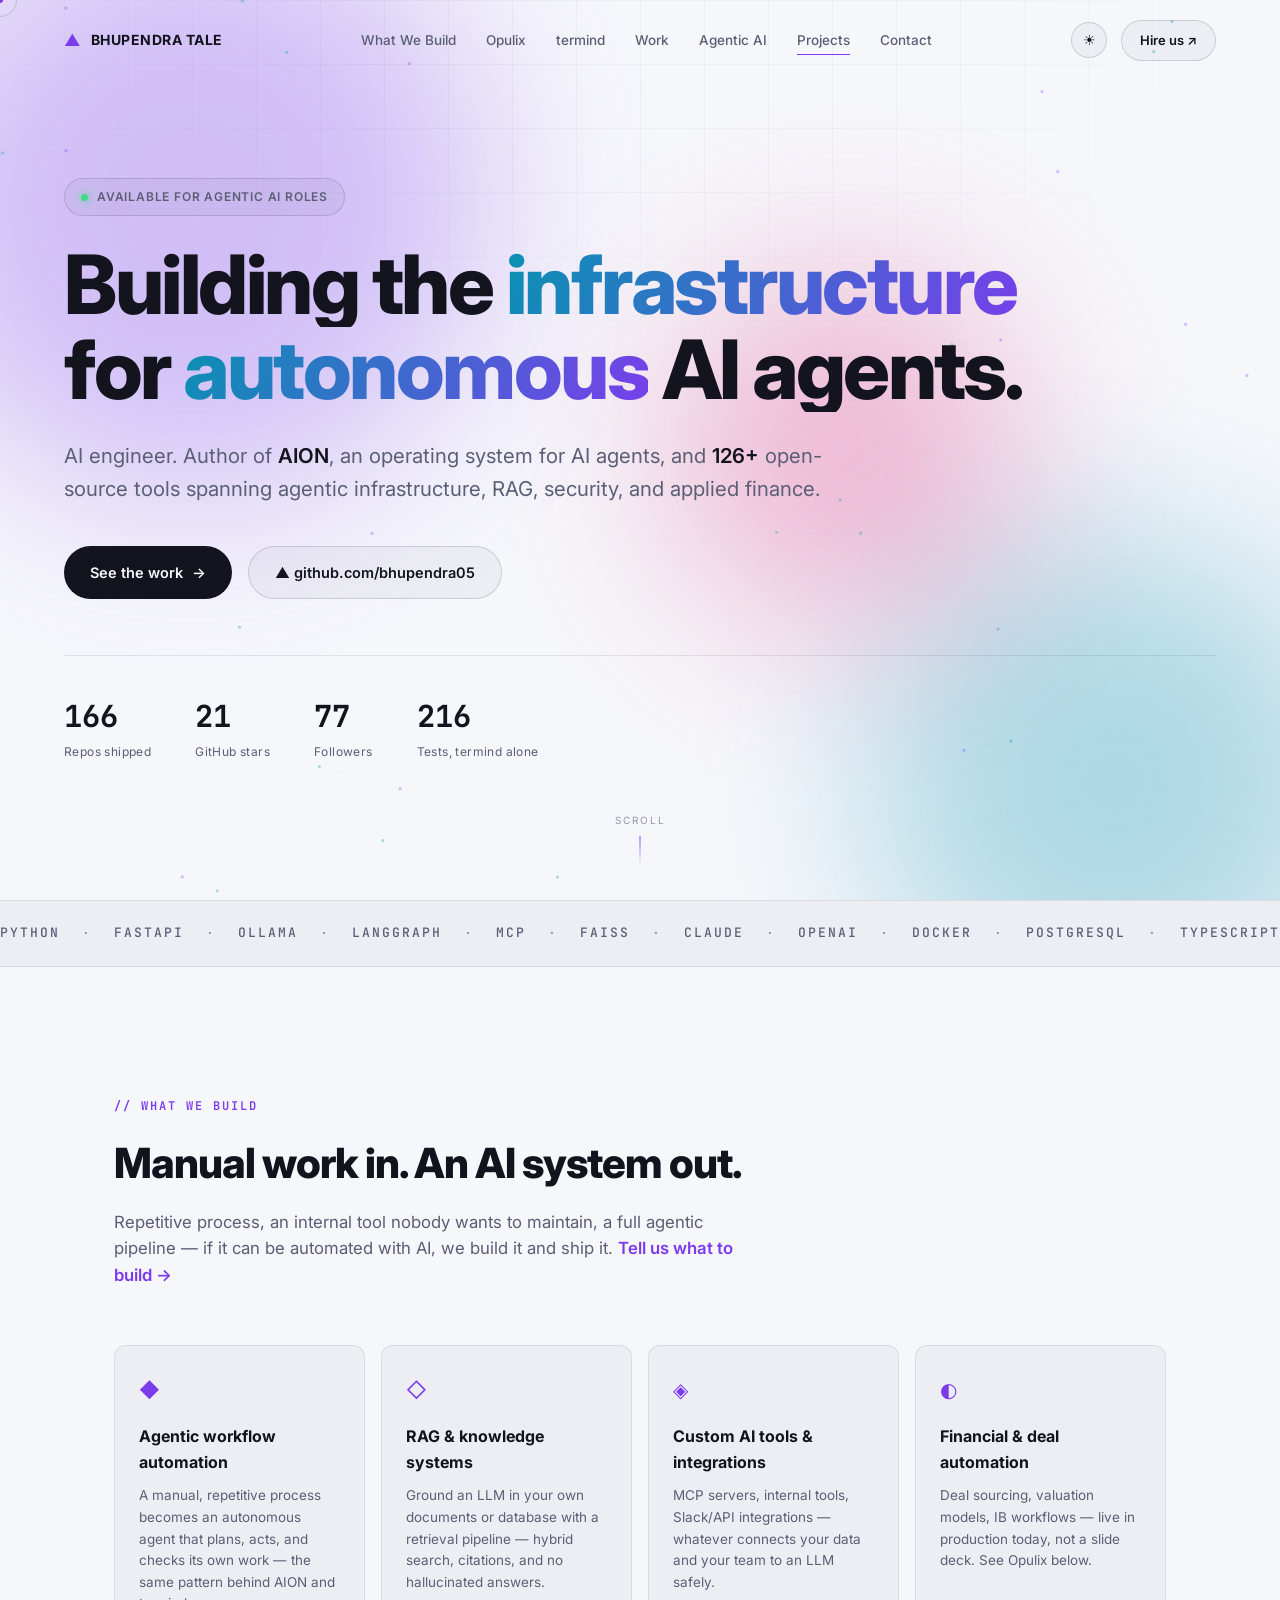
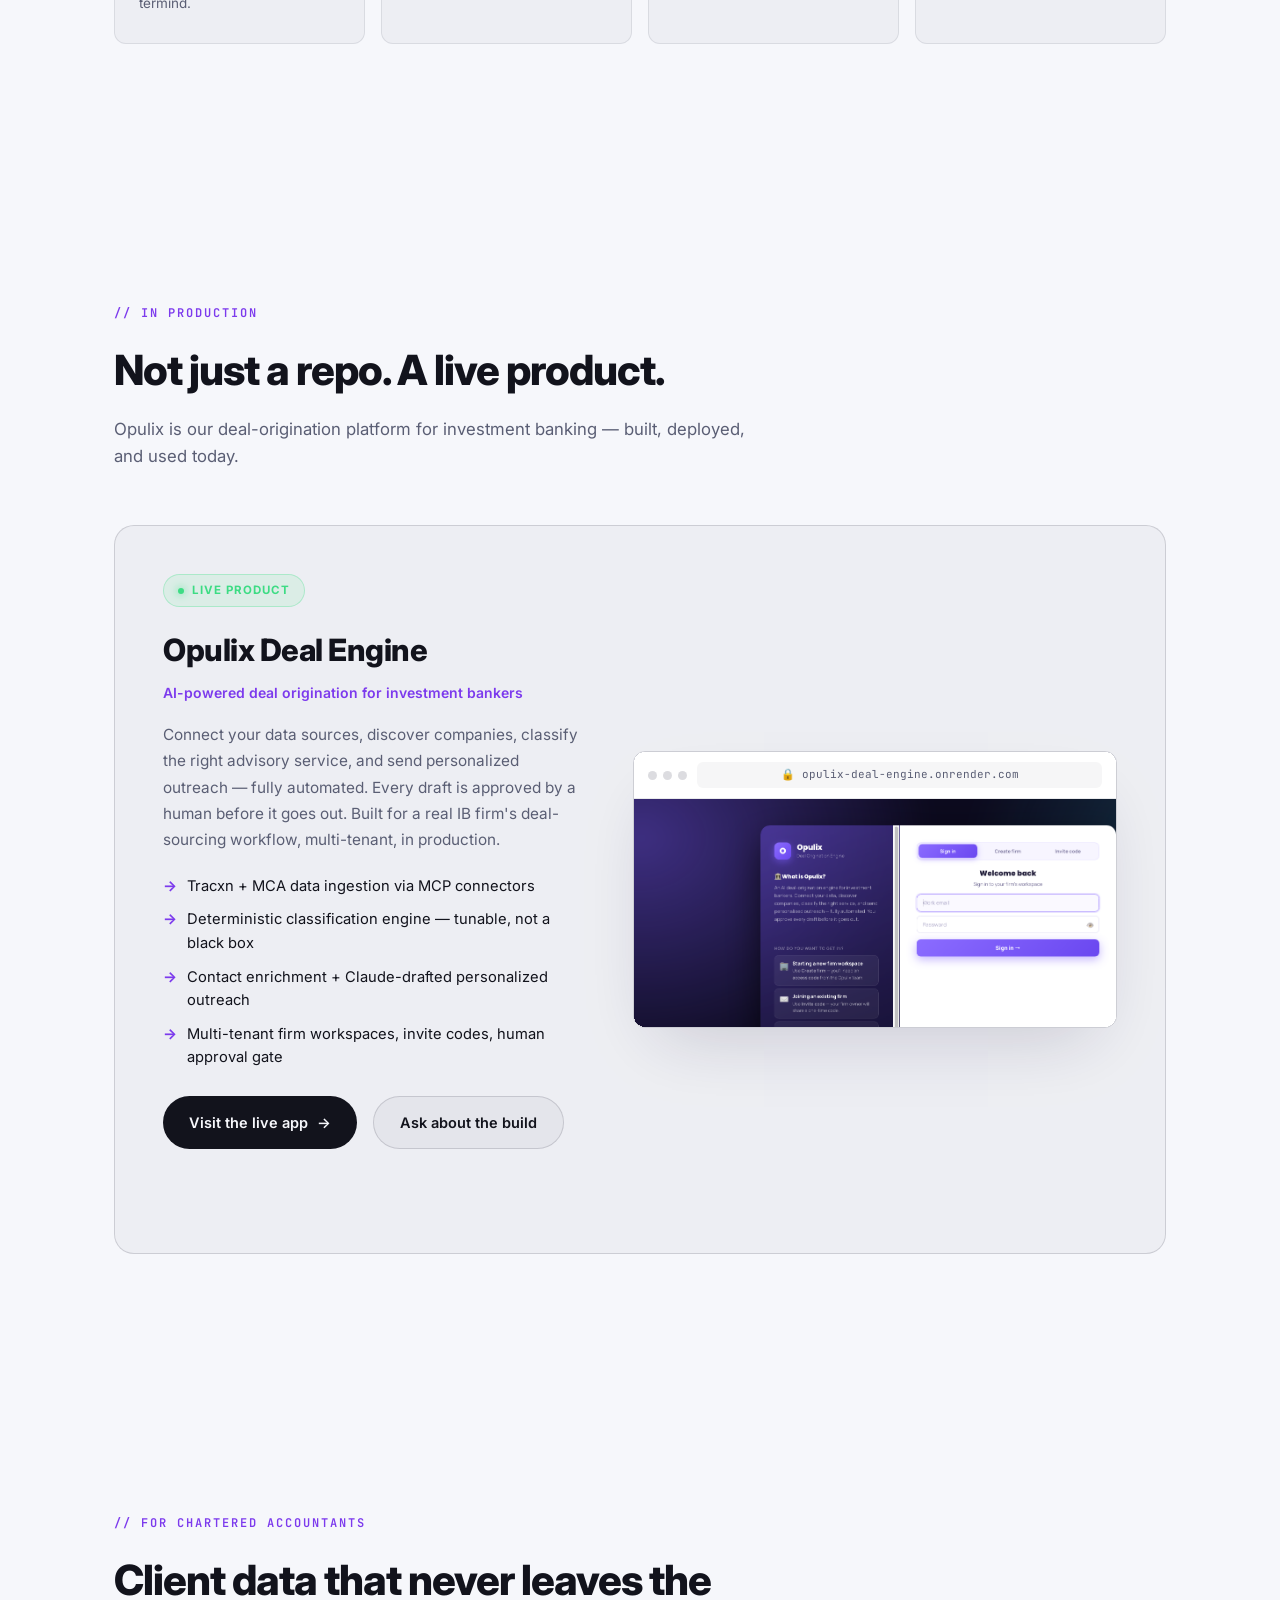
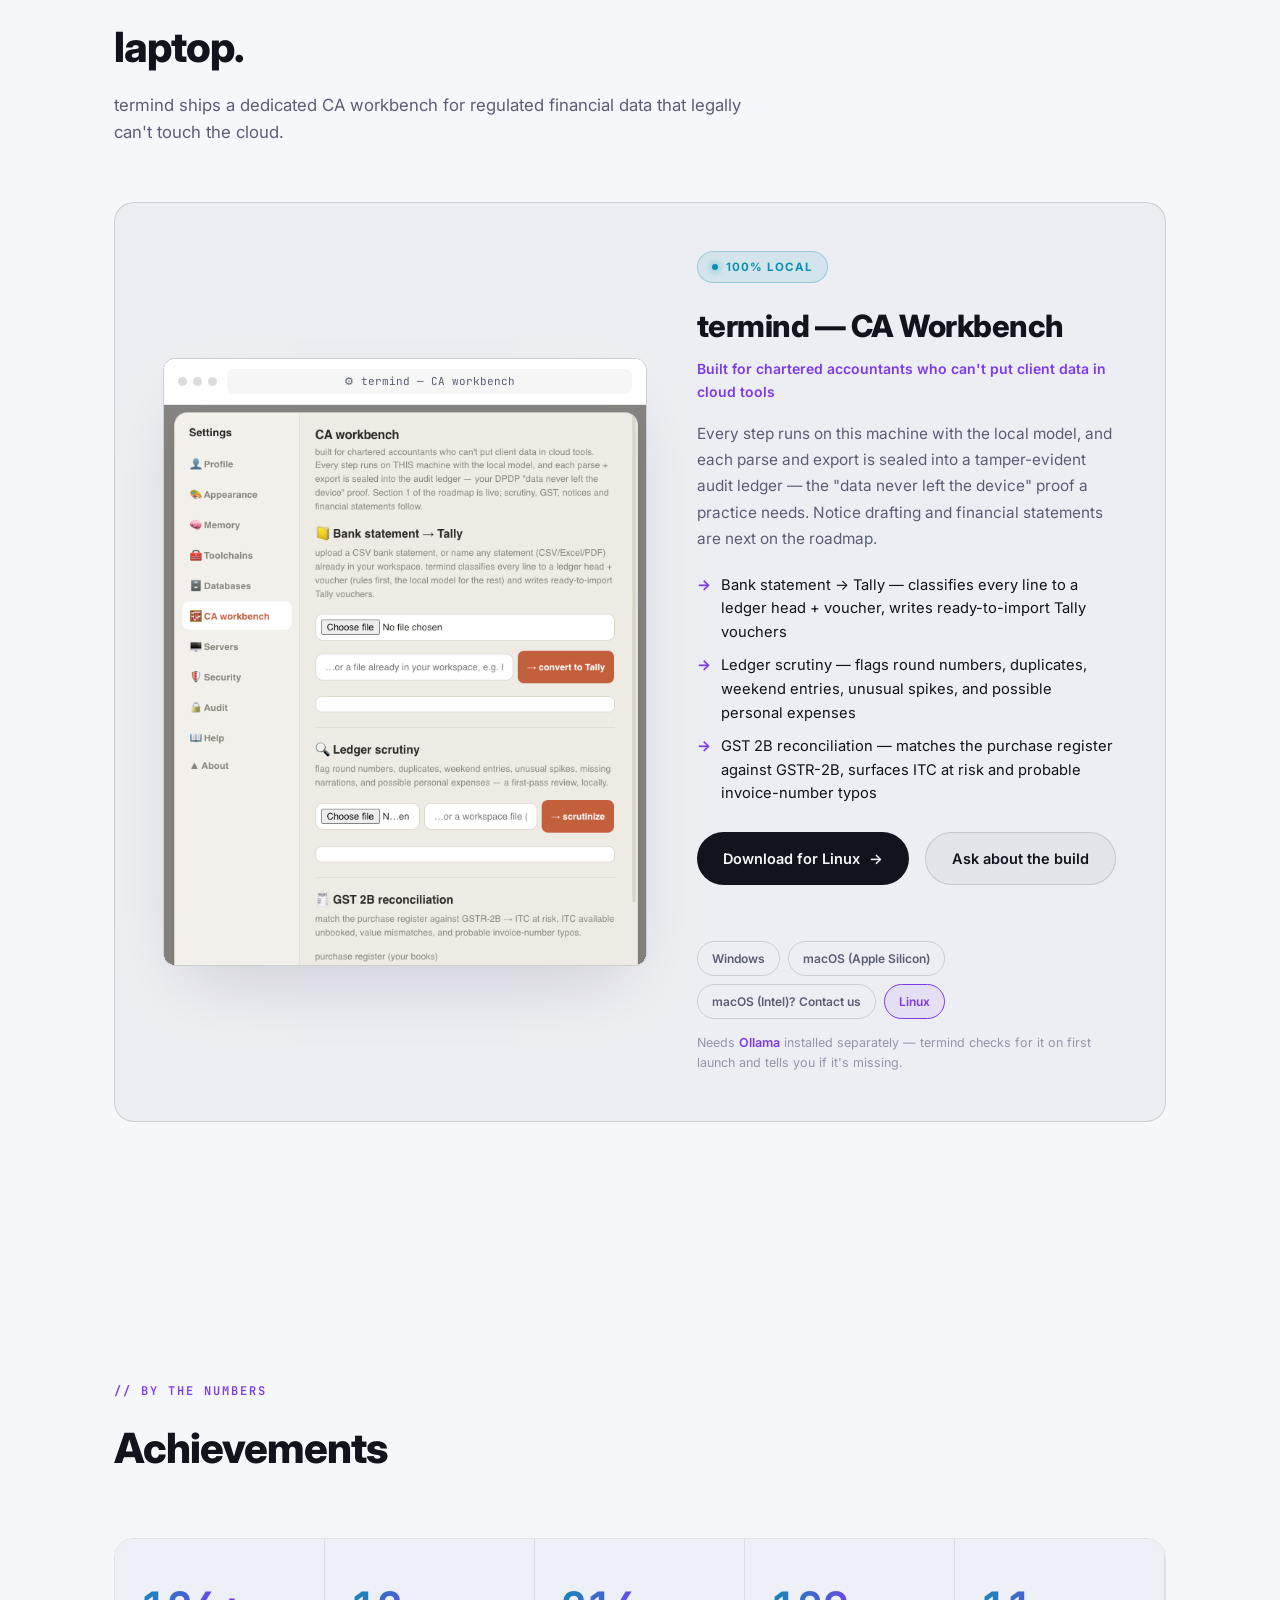
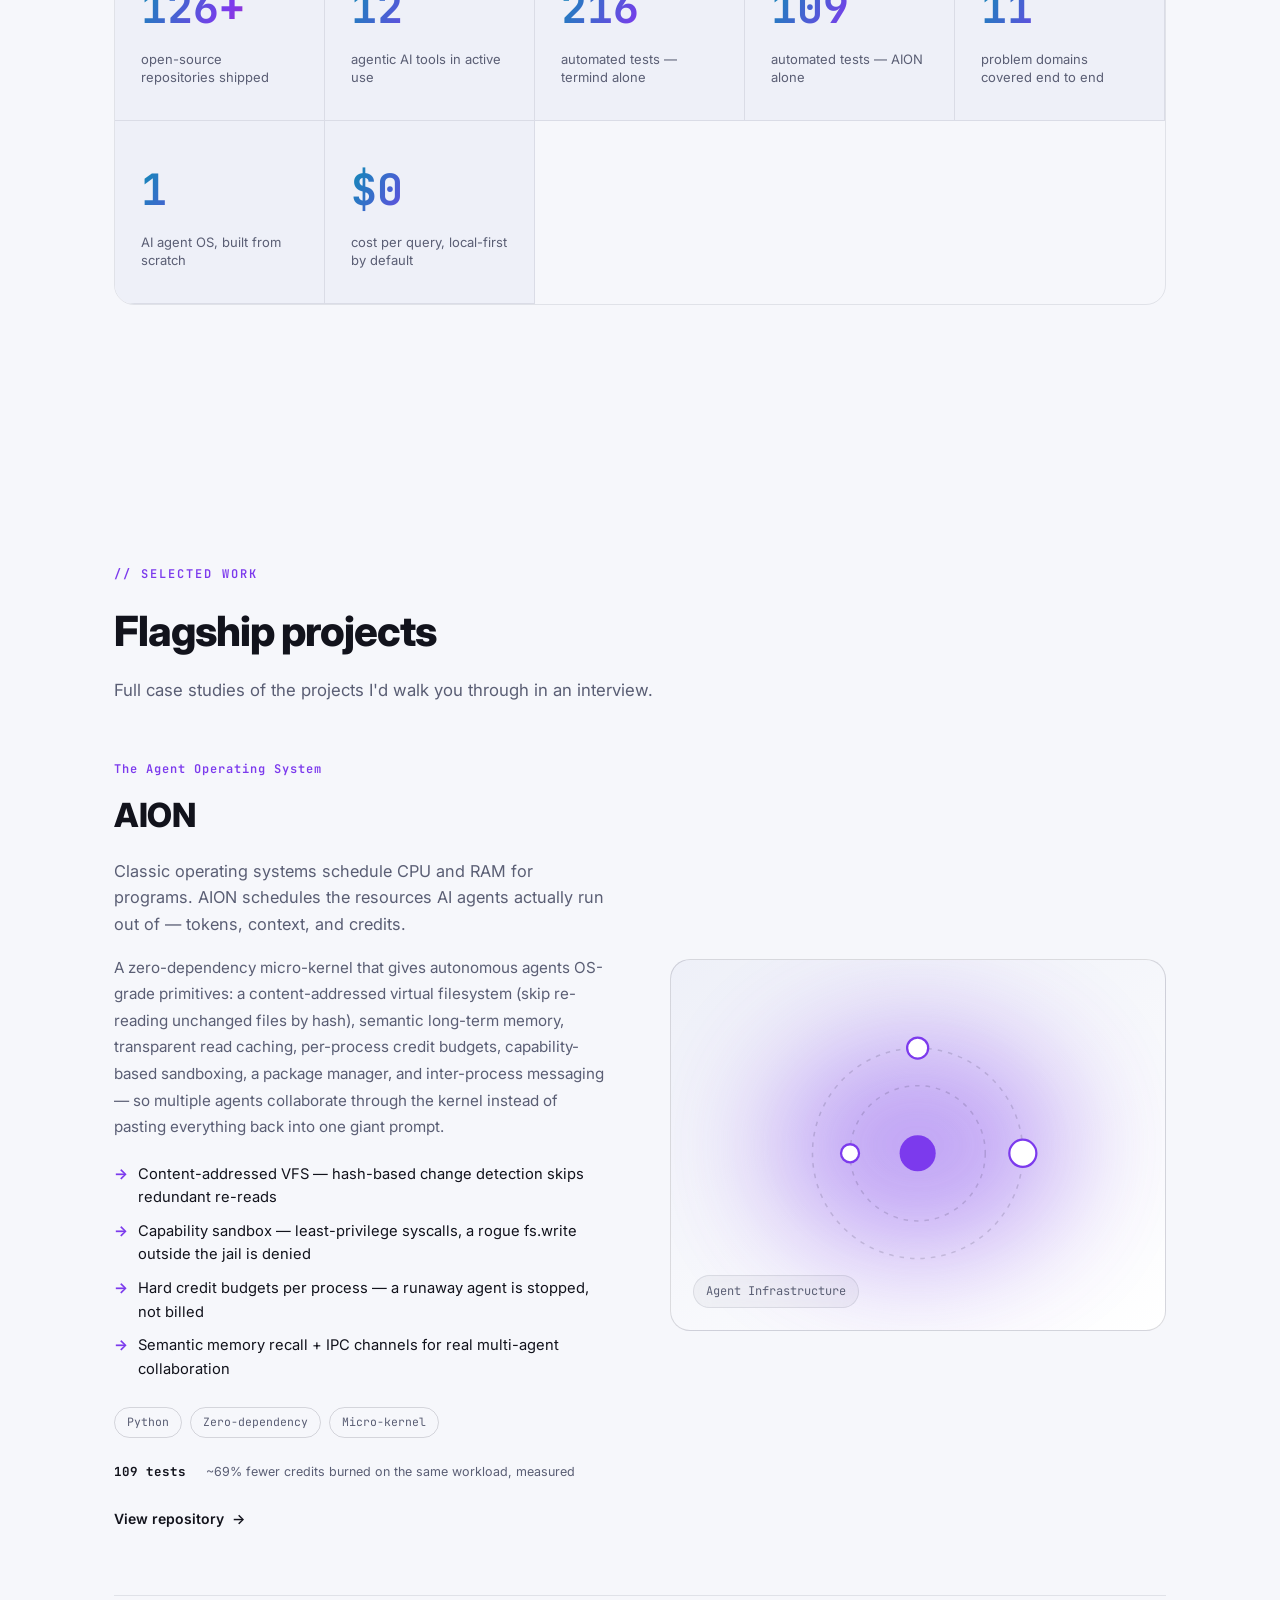
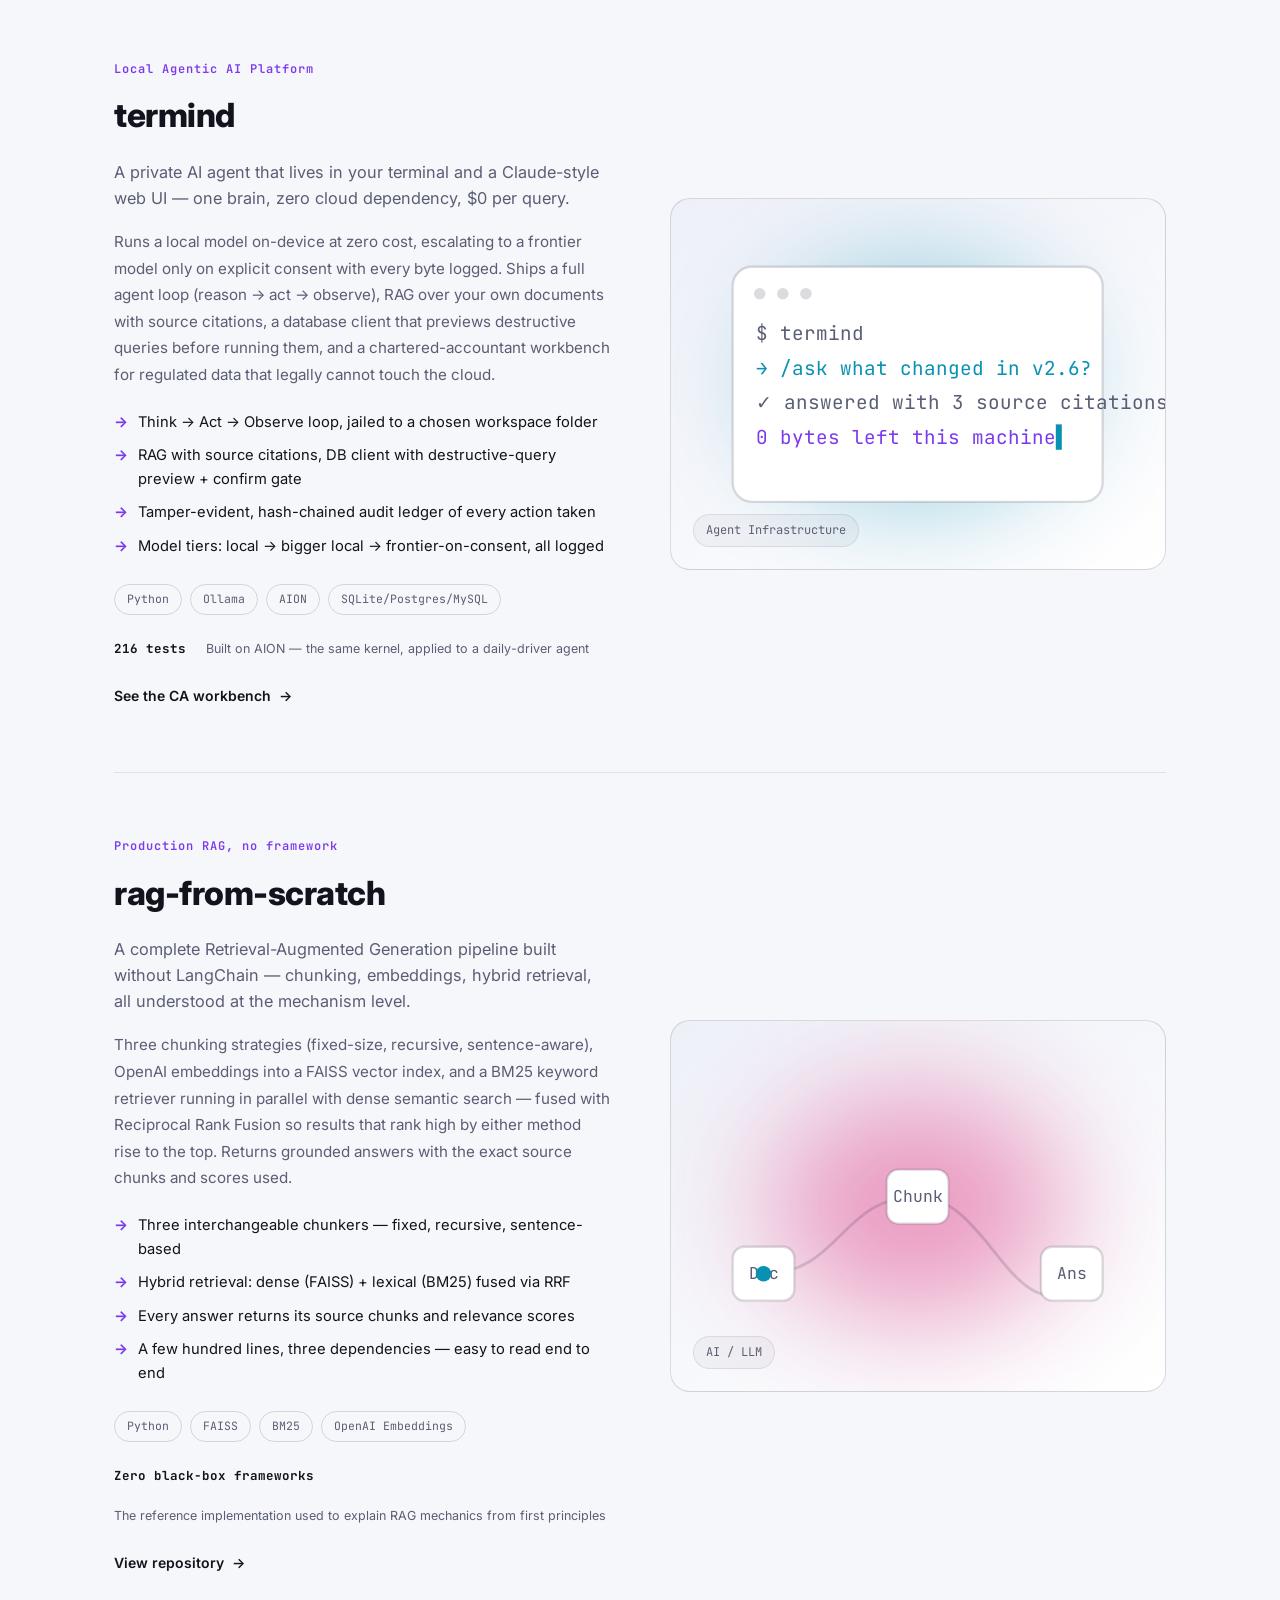
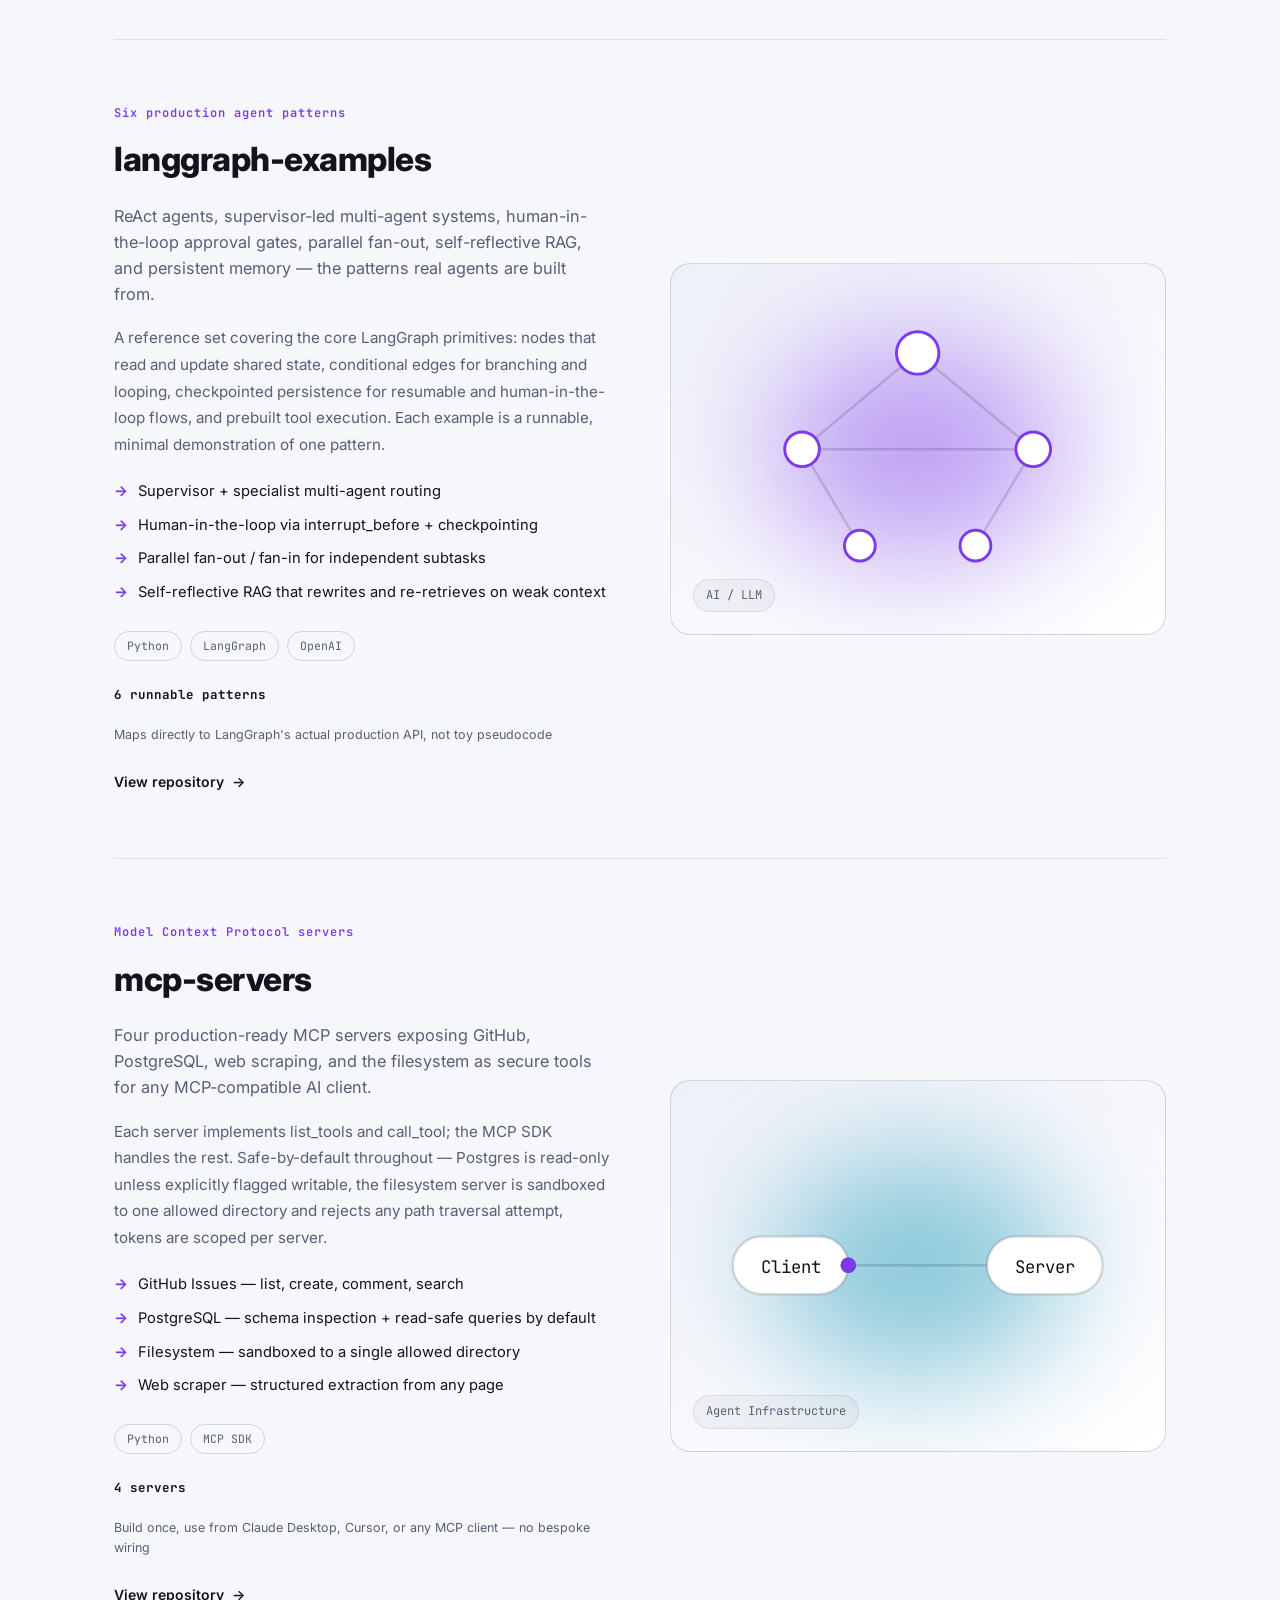
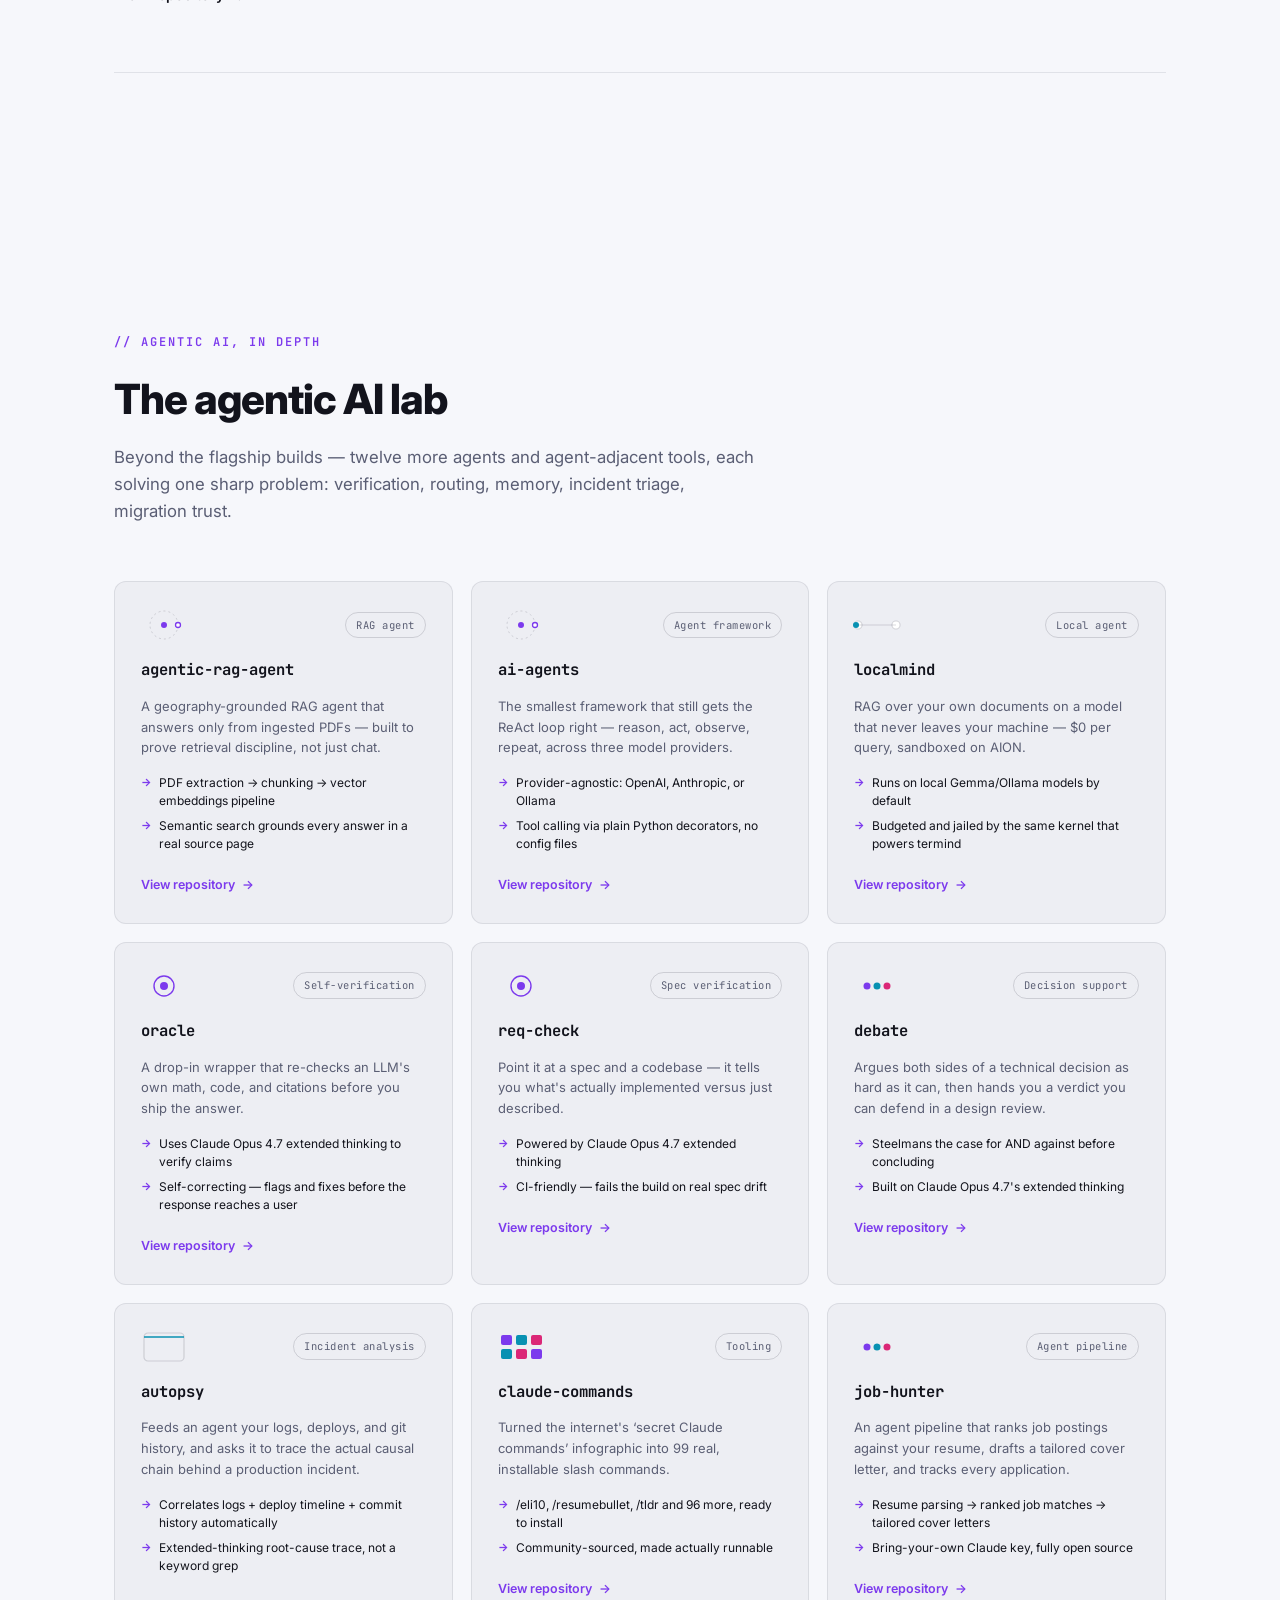
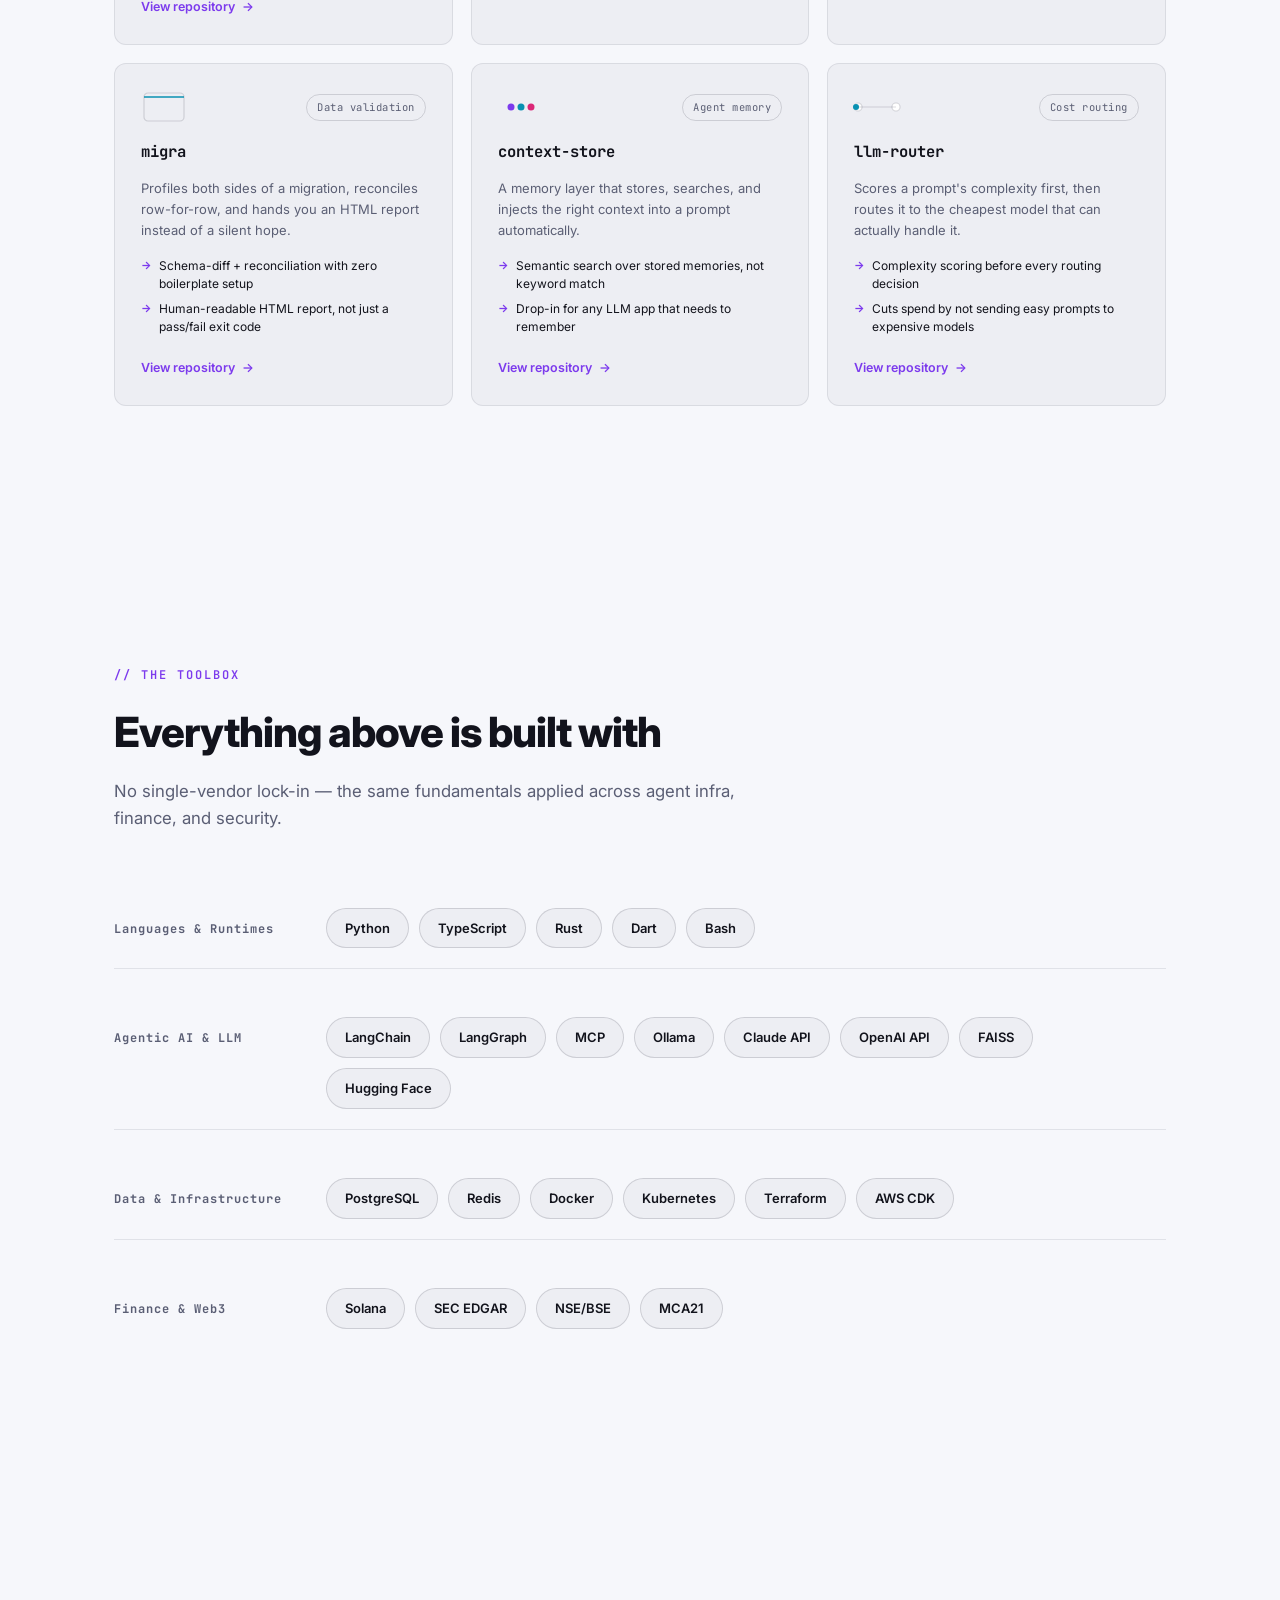
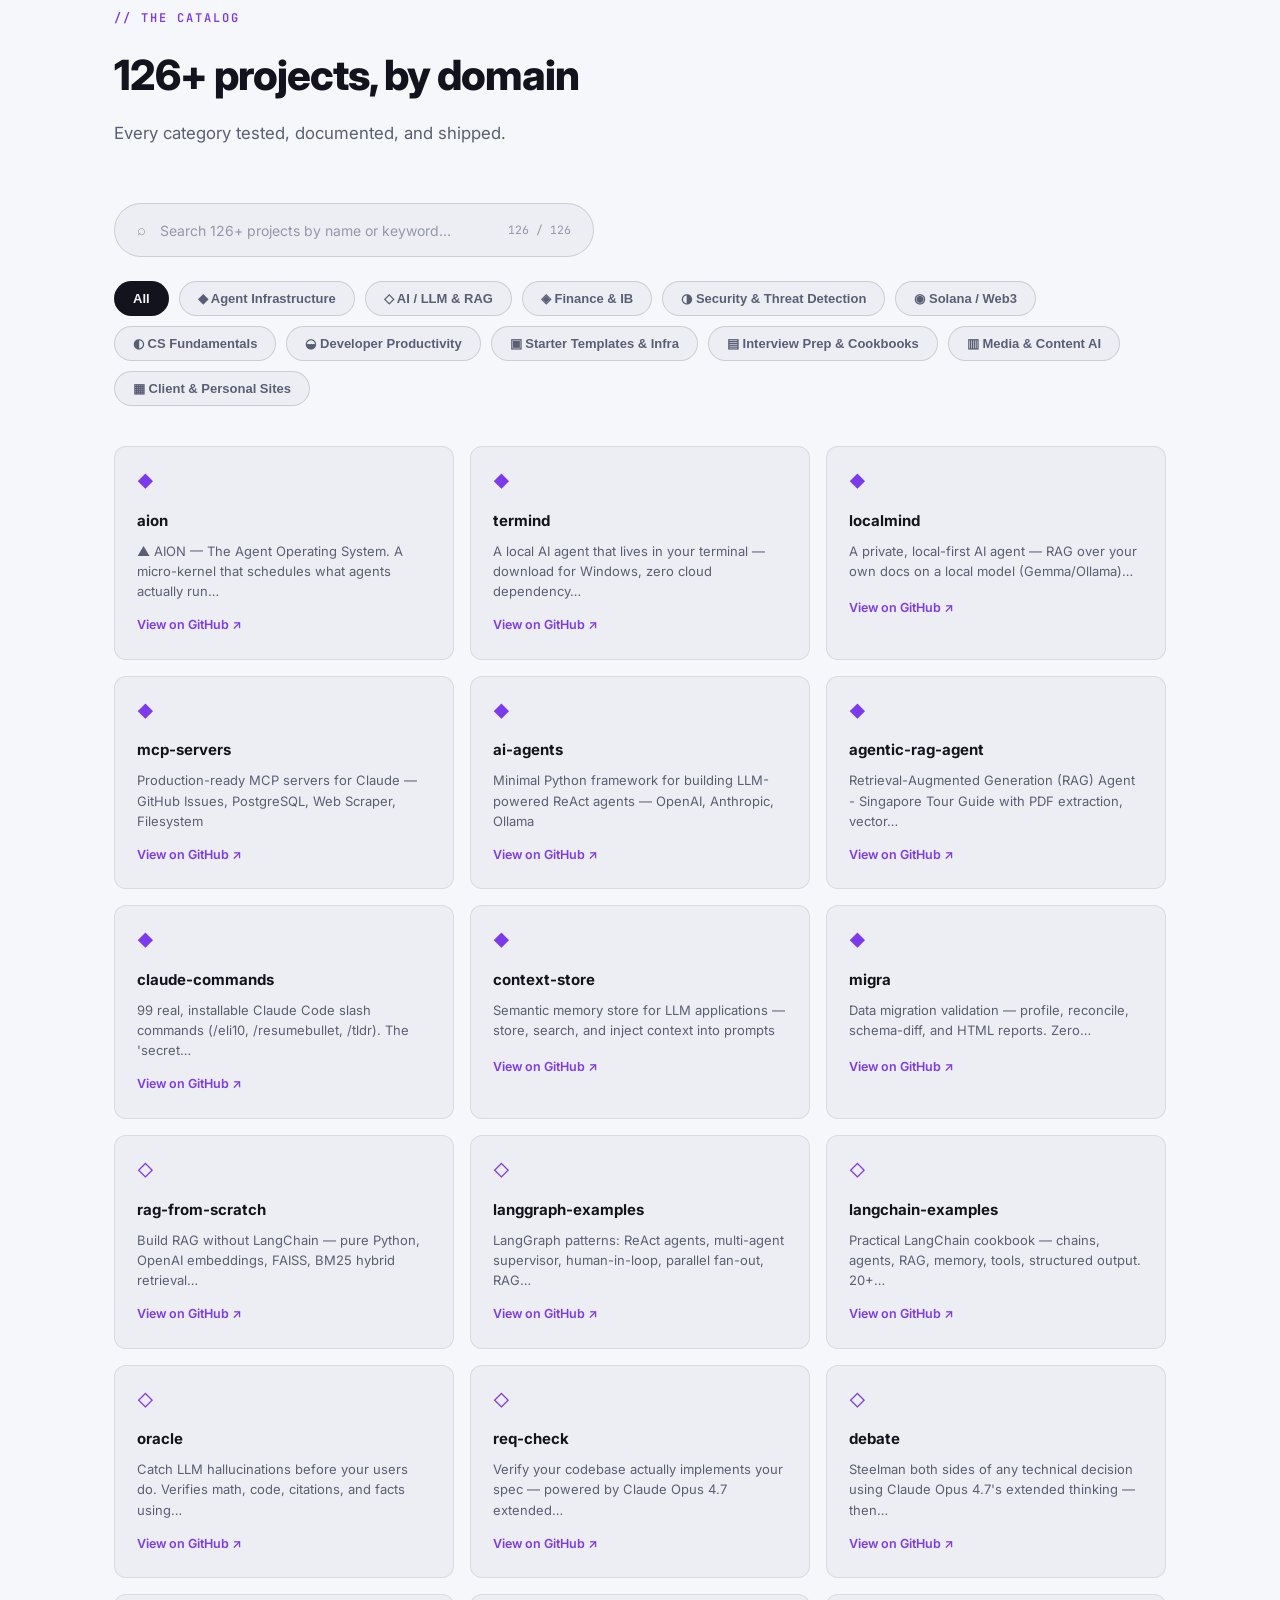
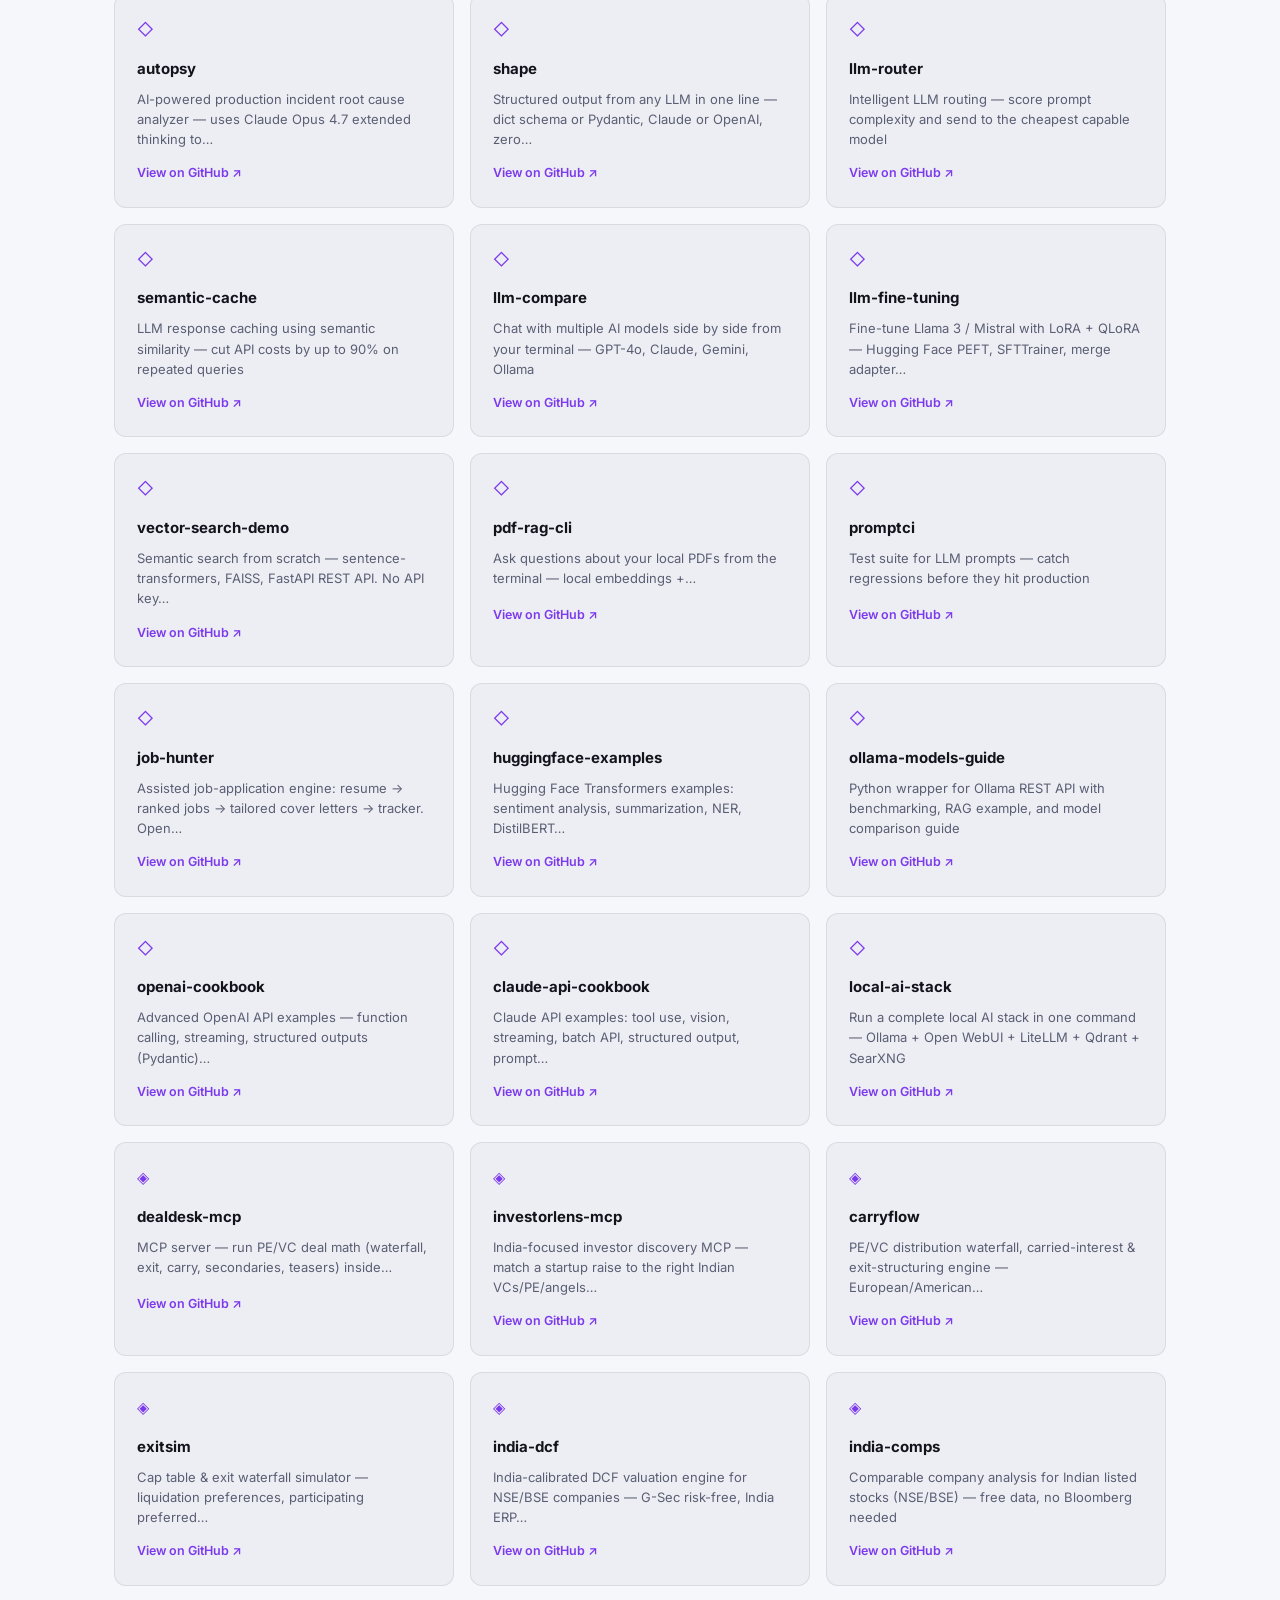
==== index.html @ 96f025e1 "feat: default site to light theme Visitors with no saved preference now land on the light theme inst" ====
<!doctype html>
<html lang="en" data-theme="light">
<head>
<meta charset="utf-8">
<meta name="viewport" content="width=device-width, initial-scale=1">
<title>Bhupendra Tale — Agentic AI Engineer · LLM Infrastructure · AION</title>
<meta name="description" content="Bhupendra Tale — AI engineer building agentic AI infrastructure. Author of AION (an operating system for AI agents), termind, RAG pipelines, and 126+ open-source tools across agent infrastructure, LLM tooling, and applied finance.">
<meta name="keywords" content="agentic AI, AI agents, AI engineer, LLM infrastructure, RAG, retrieval augmented generation, MCP, Model Context Protocol, LangGraph, autonomous agents, AI agent developer, Bhupendra Tale">
<meta name="author" content="Bhupendra Tale">
<link rel="canonical" href="https://bhupendra05.github.io/bhupendra05/">
<meta name="theme-color" content="#f6f7fb">
<link rel="icon" href="data:,">
<link rel="preconnect" href="https://fonts.googleapis.com">
<link rel="preconnect" href="https://fonts.gstatic.com" crossorigin>
<link href="https://fonts.googleapis.com/css2?family=Inter:wght@400;500;600;700;800;900&family=JetBrains+Mono:wght@400;500;600;700&display=swap" rel="stylesheet">

<!-- Open Graph / Twitter — social share + link-unfurl previews -->
<meta property="og:type" content="profile">
<meta property="og:site_name" content="Bhupendra Tale">
<meta property="og:title" content="Bhupendra Tale — Agentic AI Engineer · LLM Infrastructure">
<meta property="og:description" content="Author of AION, an operating system for AI agents, and 126+ open-source tools spanning agentic infrastructure, RAG, security, and applied finance.">
<meta property="og:url" content="https://bhupendra05.github.io/bhupendra05/">
<meta property="og:image" content="https://bhupendra05.github.io/bhupendra05/assets/og-image.jpg">
<meta property="og:image:width" content="1200">
<meta property="og:image:height" content="630">
<meta name="twitter:card" content="summary_large_image">
<meta name="twitter:title" content="Bhupendra Tale — Agentic AI Engineer · LLM Infrastructure">
<meta name="twitter:description" content="Author of AION, an operating system for AI agents, and 126+ open-source tools spanning agentic infrastructure, RAG, security, and applied finance.">
<meta name="twitter:image" content="https://bhupendra05.github.io/bhupendra05/assets/og-image.jpg">

<!-- Structured data — helps search engines associate this page with "agentic AI" as a topic/entity -->
<script type="application/ld+json">
{
  "@context": "https://schema.org",
  "@type": "Person",
  "name": "Bhupendra Tale",
  "url": "https://bhupendra05.github.io/bhupendra05/",
  "image": "https://bhupendra05.github.io/bhupendra05/assets/og-image.jpg",
  "jobTitle": "AI Engineer",
  "description": "AI engineer building agentic AI infrastructure — author of AION, an operating system for AI agents, and 126+ open-source tools spanning agent infrastructure, RAG, and applied finance.",
  "sameAs": [
    "https://github.com/bhupendra05",
    "https://www.linkedin.com/in/bhupendra-tale95b3b11b4"
  ],
  "knowsAbout": ["Agentic AI", "AI Agents", "LLM Infrastructure", "Retrieval-Augmented Generation", "Model Context Protocol", "LangGraph", "Autonomous Agents"]
}
</script>

<!-- GitHub Pages doesn't set short cache lifetimes on static assets — bump ?v= on every
     dashboard.css/dashboard.js edit or returning visitors can get a stale mix of old CSS/JS
     with new HTML (this bit a real visitor once: empty-looking cards, unstyled form). -->
<link rel="stylesheet" href="dashboard.css?v=10">
</head>
<body>
  <div id="preloader"><div class="pl-mark">▲</div><div class="pl-bar"><span></span></div></div>

  <div id="cursor" aria-hidden="true"><div class="cur-dot"></div><div class="cur-ring"></div></div>
  <canvas id="fx" aria-hidden="true"></canvas>
  <div id="grid-overlay" aria-hidden="true"></div>
  <div id="noise" aria-hidden="true"></div>
  <div id="progress" aria-hidden="true"></div>

  <nav id="nav">
    <a href="#top" class="nav-brand"><span class="nb-mark">▲</span>BHUPENDRA TALE</a>
    <div class="nav-links">
      <a href="#services" data-nav>What We Build</a>
      <a href="#opulix" data-nav>Opulix</a>
      <a href="#termind-ca" data-nav>termind</a>
      <a href="#flagship" data-nav>Work</a>
      <a href="#agentic-lab" data-nav>Agentic AI</a>
      <a href="#projects" data-nav>Projects</a>
      <a href="#contact" data-nav>Contact</a>
    </div>
    <div class="nav-right">
      <button id="theme-toggle" aria-label="Toggle theme"><span class="ti-sun">☀</span><span class="ti-moon">☾</span></button>
      <a class="nav-cta magnetic" href="#contact" data-nav>Hire us ↗</a>
    </div>
    <button id="nav-burger" aria-label="Menu"><span></span><span></span><span></span></button>
  </nav>
  <div id="mobile-menu">
    <a href="#services" data-nav>What We Build</a>
    <a href="#opulix" data-nav>Opulix</a>
    <a href="#termind-ca" data-nav>termind</a>
    <a href="#flagship" data-nav>Work</a>
    <a href="#agentic-lab" data-nav>Agentic AI</a>
    <a href="#stack" data-nav>Tech Stack</a>
    <a href="#projects" data-nav>Projects</a>
    <a href="#intel" data-nav>Live Data</a>
    <a href="#contact" data-nav>Contact</a>
  </div>

  <main id="top">

    <!-- ================= HERO ================= -->
    <section id="hero">
      <div class="hero-bg"><div class="mesh m1"></div><div class="mesh m2"></div><div class="mesh m3"></div></div>
      <div class="hero-inner">
        <div class="reveal badge-row">
          <span class="badge"><span class="dot"></span>AVAILABLE FOR AGENTIC AI ROLES</span>
        </div>
        <h1 class="hero-title" id="hero-title">
          <span class="reveal-line"><span class="reveal-word">Building</span> <span class="reveal-word">the</span> <span class="reveal-word grad-text">infrastructure</span></span>
          <span class="reveal-line"><span class="reveal-word">for</span> <span class="reveal-word grad-text">autonomous</span> <span class="reveal-word">AI</span> <span class="reveal-word">agents.</span></span>
        </h1>
        <p class="hero-sub reveal">AI engineer. Author of <b>AION</b>, an operating system for AI agents, and <b>126+</b> open-source tools spanning agentic infrastructure, RAG, security, and applied finance.</p>
        <div class="hero-cta reveal">
          <a href="#flagship" class="btn btn-primary magnetic" data-nav>See the work <span class="arrow">→</span></a>
          <a href="https://github.com/bhupendra05" target="_blank" rel="noopener" class="btn btn-ghost magnetic">▲ github.com/bhupendra05</a>
        </div>
        <div class="hero-stats reveal" id="hero-stats"></div>
      </div>
      <div class="scroll-cue"><span>SCROLL</span><div class="cue-line"></div></div>
    </section>

    <!-- ================= LOGO / STACK MARQUEE ================= -->
    <section class="marquee-strip">
      <div class="mq-track">
        <span>PYTHON</span><span>·</span><span>FASTAPI</span><span>·</span><span>OLLAMA</span><span>·</span><span>LANGGRAPH</span><span>·</span>
        <span>MCP</span><span>·</span><span>FAISS</span><span>·</span><span>CLAUDE</span><span>·</span><span>OPENAI</span><span>·</span>
        <span>DOCKER</span><span>·</span><span>POSTGRESQL</span><span>·</span><span>TYPESCRIPT</span><span>·</span>
        <span>PYTHON</span><span>·</span><span>FASTAPI</span><span>·</span><span>OLLAMA</span><span>·</span><span>LANGGRAPH</span><span>·</span>
        <span>MCP</span><span>·</span><span>FAISS</span><span>·</span><span>CLAUDE</span><span>·</span><span>OPENAI</span><span>·</span>
        <span>DOCKER</span><span>·</span><span>POSTGRESQL</span><span>·</span><span>TYPESCRIPT</span><span>·</span>
      </div>
    </section>

    <!-- ================= WHAT WE BUILD ================= -->
    <section id="services" class="section">
      <div class="section-head reveal">
        <span class="eyebrow">// WHAT WE BUILD</span>
        <h2>Manual work in. An AI system out.</h2>
        <p>Repetitive process, an internal tool nobody wants to maintain, a full agentic pipeline — if it can be automated with AI, we build it and ship it. <a href="#contact" data-nav class="inline-link">Tell us what to build →</a></p>
      </div>
      <div class="svc-grid" id="svc-grid"></div>
    </section>

    <!-- ================= FEATURED PRODUCT: OPULIX ================= -->
    <section id="opulix" class="section">
      <div class="section-head reveal">
        <span class="eyebrow">// IN PRODUCTION</span>
        <h2>Not just a repo. A live product.</h2>
        <p>Opulix is our deal-origination platform for investment banking — built, deployed, and used today.</p>
      </div>
      <div class="feature-card reveal">
        <div class="opulix-copy">
          <span class="live-badge"><span class="dot"></span>LIVE PRODUCT</span>
          <h3 class="feature-name">Opulix Deal Engine</h3>
          <p class="feature-tag">AI-powered deal origination for investment bankers</p>
          <p class="feature-desc">Connect your data sources, discover companies, classify the right advisory service, and send personalized outreach — fully automated. Every draft is approved by a human before it goes out. Built for a real IB firm's deal-sourcing workflow, multi-tenant, in production.</p>
          <ul class="flag-features">
            <li>Tracxn + MCA data ingestion via MCP connectors</li>
            <li>Deterministic classification engine — tunable, not a black box</li>
            <li>Contact enrichment + Claude-drafted personalized outreach</li>
            <li>Multi-tenant firm workspaces, invite codes, human approval gate</li>
          </ul>
          <div class="hero-cta">
            <a href="https://opulix-deal-engine.onrender.com/" target="_blank" rel="noopener" class="btn btn-primary magnetic">Visit the live app <span class="arrow">→</span></a>
            <a href="#contact" data-nav class="btn btn-ghost magnetic">Ask about the build</a>
          </div>
        </div>
        <a class="feature-visual" href="https://opulix-deal-engine.onrender.com/" target="_blank" rel="noopener" aria-label="Visit Opulix Deal Engine">
          <div class="browser-chrome">
            <div class="bc-dots"><span></span><span></span><span></span></div>
            <div class="bc-url">🔒 opulix-deal-engine.onrender.com</div>
          </div>
          <img src="assets/opulix-screenshot.png" alt="Opulix Deal Engine sign-in screen" loading="lazy">
        </a>
      </div>
    </section>

    <!-- ================= FEATURED PRODUCT: TERMIND CA WORKBENCH ================= -->
    <section id="termind-ca" class="section">
      <div class="section-head reveal">
        <span class="eyebrow">// FOR CHARTERED ACCOUNTANTS</span>
        <h2>Client data that never leaves the laptop.</h2>
        <p>termind ships a dedicated CA workbench for regulated financial data that legally can't touch the cloud.</p>
      </div>
      <div class="feature-card reverse reveal">
        <div class="opulix-copy">
          <span class="live-badge local"><span class="dot"></span>100% LOCAL</span>
          <h3 class="feature-name">termind — CA Workbench</h3>
          <p class="feature-tag">Built for chartered accountants who can't put client data in cloud tools</p>
          <p class="feature-desc">Every step runs on this machine with the local model, and each parse and export is sealed into a tamper-evident audit ledger — the "data never left the device" proof a practice needs. Notice drafting and financial statements are next on the roadmap.</p>
          <ul class="flag-features">
            <li>Bank statement → Tally — classifies every line to a ledger head + voucher, writes ready-to-import Tally vouchers</li>
            <li>Ledger scrutiny — flags round numbers, duplicates, weekend entries, unusual spikes, and possible personal expenses</li>
            <li>GST 2B reconciliation — matches the purchase register against GSTR-2B, surfaces ITC at risk and probable invoice-number typos</li>
          </ul>
          <div class="hero-cta">
            <a href="downloads/termind.exe" download id="dl-primary" class="btn btn-primary magnetic">Download for Windows <span class="arrow">→</span></a>
            <a href="#contact" data-nav class="btn btn-ghost magnetic">Ask about the build</a>
          </div>
          <div class="dl-platforms" id="dl-platforms">
            <a href="downloads/termind.exe" download data-platform="windows">Windows</a>
            <a href="downloads/termind-macos-arm64" download data-platform="mac-arm">macOS (Apple Silicon)</a>
            <a href="#contact" data-nav data-platform="mac-intel" title="Not packaged yet — reach out and we'll sort you out">macOS (Intel)? Contact us</a>
            <a href="downloads/termind-linux" download data-platform="linux">Linux</a>
          </div>
          <p class="dl-note">Needs <a href="https://ollama.com/download" target="_blank" rel="noopener" class="inline-link">Ollama</a> installed separately — termind checks for it on first launch and tells you if it's missing.</p>
        </div>
        <a class="feature-visual" href="downloads/termind.exe" download id="dl-visual" aria-label="Download termind">
          <div class="browser-chrome">
            <div class="bc-dots"><span></span><span></span><span></span></div>
            <div class="bc-url">⚙ termind — CA workbench</div>
          </div>
          <img src="assets/termind-ca-workbench.png" alt="termind CA workbench panel — bank statement to Tally, ledger scrutiny, GST 2B reconciliation" loading="lazy">
        </a>
      </div>
    </section>

    <!-- ================= ACHIEVEMENTS ================= -->
    <section id="achievements" class="section">
      <div class="section-head reveal">
        <span class="eyebrow">// BY THE NUMBERS</span>
        <h2>Achievements</h2>
      </div>
      <div class="ach-grid" id="ach-grid"></div>
    </section>

    <!-- ================= FLAGSHIP PROJECTS ================= -->
    <section id="flagship" class="section">
      <div class="section-head reveal">
        <span class="eyebrow">// SELECTED WORK</span>
        <h2>Flagship projects</h2>
        <p>Full case studies of the projects I'd walk you through in an interview.</p>
      </div>
      <div id="flagship-list"></div>
    </section>

    <!-- ================= AGENTIC AI LAB ================= -->
    <section id="agentic-lab" class="section">
      <div class="section-head reveal">
        <span class="eyebrow">// AGENTIC AI, IN DEPTH</span>
        <h2>The agentic AI lab</h2>
        <p>Beyond the flagship builds — twelve more agents and agent-adjacent tools, each solving one sharp problem: verification, routing, memory, incident triage, migration trust.</p>
      </div>
      <div class="lab-grid" id="lab-grid"></div>
    </section>

    <!-- ================= TECH STACK ================= -->
    <section id="stack" class="section">
      <div class="section-head reveal">
        <span class="eyebrow">// THE TOOLBOX</span>
        <h2>Everything above is built with</h2>
        <p>No single-vendor lock-in — the same fundamentals applied across agent infra, finance, and security.</p>
      </div>
      <div class="stack-groups" id="stack-groups"></div>
    </section>

    <!-- ================= ALL PROJECTS ================= -->
    <section id="projects" class="section">
      <div class="section-head reveal">
        <span class="eyebrow">// THE CATALOG</span>
        <h2>126+ projects, by domain</h2>
        <p>Every category tested, documented, and shipped.</p>
      </div>
      <div class="cat-search-row reveal">
        <div class="cat-search">
          <span class="cs-icon">⌕</span>
          <input type="text" id="cat-search" placeholder="Search 126+ projects by name or keyword…" autocomplete="off">
          <span class="cs-count" id="cs-count"></span>
        </div>
      </div>
      <div class="filter-row reveal" id="filter-row"></div>
      <div class="proj-grid" id="proj-grid"></div>
      <p class="proj-empty" id="proj-empty">No projects match that search.</p>
    </section>

    <!-- ================= LIVE INTEL ================= -->
    <section id="intel" class="section">
      <div class="section-head reveal">
        <span class="eyebrow">// LIVE, NOT A SCREENSHOT</span>
        <h2>Real-time GitHub intelligence</h2>
        <p>Refreshed daily, straight from the API. Every number here traces back to a real field — nothing simulated.</p>
      </div>
      <div class="stat-grid" id="stat-grid"></div>
      <div class="intel-grid">
        <div class="glass-card chart-card reveal">
          <div class="card-head">90-day traffic surveillance</div>
          <svg id="traffic-chart" viewBox="0 0 1000 300" preserveAspectRatio="none" role="img" aria-label="Clones and views over 90 days"></svg>
          <div class="chart-legend"><span><i class="sw sw-a"></i>Clones</span><span><i class="sw sw-b"></i>Views</span></div>
        </div>
        <div class="glass-card feed-card reveal">
          <div class="card-head">Recruitment log <span class="live-dot"></span></div>
          <div class="marquee-v" id="feed-marquee"><div id="feed-track"></div></div>
        </div>
      </div>
    </section>

    <!-- ================= CONTACT ================= -->
    <section id="contact" class="section contact-section">
      <div class="contact-bg"></div>
      <div class="reveal contact-inner">
        <span class="eyebrow">// LET'S BUILD</span>
        <h2 class="contact-h">Tell us what you<br>want to <span class="grad-text">automate.</span></h2>
        <p>Open to agentic-AI roles, collaborations, and freelance work — reach out on LinkedIn, email, or fill in the form and we'll get back to you.</p>
        <div class="hero-cta">
          <a href="mailto:btale05.bt@gmail.com" class="btn btn-primary magnetic">Email us <span class="arrow">→</span></a>
          <a href="https://www.linkedin.com/in/bhupendra-tale95b3b11b4" target="_blank" rel="noopener" class="btn btn-ghost magnetic">LinkedIn</a>
          <a href="https://github.com/bhupendra05" target="_blank" rel="noopener" class="btn btn-ghost magnetic">GitHub</a>
        </div>
      </div>
      <form class="contact-form reveal" id="contact-form">
        <div class="cf-row">
          <div class="cf-field">
            <label for="cf-name">Name</label>
            <input type="text" id="cf-name" name="name" required autocomplete="name">
          </div>
          <div class="cf-field">
            <label for="cf-email">Email</label>
            <input type="email" id="cf-email" name="email" required autocomplete="email">
          </div>
        </div>
        <div class="cf-field">
          <label for="cf-company">Company <span>(optional)</span></label>
          <input type="text" id="cf-company" name="company" autocomplete="organization">
        </div>
        <div class="cf-field">
          <label for="cf-message">What do you want to build or automate?</label>
          <textarea id="cf-message" name="message" rows="4" required></textarea>
        </div>
        <input type="text" name="_honey" class="cf-honey" tabindex="-1" autocomplete="off" aria-hidden="true">
        <button type="submit" class="btn btn-primary magnetic" id="cf-submit">Send message <span class="arrow">→</span></button>
        <p class="cf-status" id="cf-status" role="status"></p>
      </form>
    </section>

    <footer>
      <span>© 2026 Bhupendra Tale · refreshed daily at 02:00 UTC · zero third-party servers</span>
      <a href="https://github.com/bhupendra05/bhupendra05" target="_blank" rel="noopener">view source ▲</a>
    </footer>
  </main>

  <script src="dashboard.js?v=10" defer></script>
</body>
</html>
---- dashboard.css ----
/* ============================================================
   Bhupendra Tale — Premium portfolio / live dashboard.
   Dual theme (light default, dark toggle), cyberpunk accent language,
   glassmorphism, scroll-driven reveals, magnetic interactions.
   ============================================================ */
:root {
  --bg: #05060a;
  --bg-1: #090b12;
  --bg-2: #0d0f18;
  --surface: rgba(255,255,255,.035);
  --surface-2: rgba(255,255,255,.06);
  --border: rgba(255,255,255,.09);
  --border-2: rgba(255,255,255,.16);
  --text: #eef0f6;
  --muted: #9498ab;
  --faint: #5c6078;
  --cyan: #4fd8ff;
  --violet: #a875ff;
  --magenta: #ff5fb0;
  --gold: #ffc857;
  --grad: linear-gradient(120deg, var(--cyan), var(--violet) 55%, var(--magenta));
  --shadow: 0 30px 80px -20px rgba(0,0,0,.6);
  --glow: 0 0 40px -8px currentColor;
  --radius: 20px;
  --radius-sm: 12px;
  --sans: "Inter", system-ui, -apple-system, "Segoe UI", sans-serif;
  --mono: "JetBrains Mono", ui-monospace, "SF Mono", monospace;
  --maxw: 1180px;
  --ease: cubic-bezier(.16,1,.3,1);
  --ease-out: cubic-bezier(.22,1,.36,1);
}
[data-theme="light"] {
  --bg: #f6f7fb;
  --bg-1: #eef0f8;
  --bg-2: #ffffff;
  --surface: rgba(20,22,45,.035);
  --surface-2: rgba(20,22,45,.055);
  --border: rgba(20,22,45,.09);
  --border-2: rgba(20,22,45,.15);
  --text: #12131c;
  --muted: #5a5e74;
  --faint: #9296aa;
  --cyan: #0891b2;
  --violet: #7c3aed;
  --magenta: #db2777;
  --gold: #b45309;
  --shadow: 0 30px 70px -24px rgba(30,20,60,.18);
}

* { box-sizing: border-box; }
html { scroll-behavior: smooth; }
@media (prefers-reduced-motion: reduce) {
  html { scroll-behavior: auto; }
  *, *::before, *::after { animation-duration: .001ms !important; animation-iteration-count: 1 !important; transition-duration: .001ms !important; scroll-behavior: auto !important; }
}
::selection { background: var(--violet); color: #fff; }

body {
  margin: 0; background: var(--bg); color: var(--text);
  font-family: var(--sans); line-height: 1.6; overflow-x: clip;
  -webkit-font-smoothing: antialiased; transition: background .4s var(--ease), color .4s var(--ease);
  cursor: none;
}
@media (hover: none), (pointer: coarse) { body { cursor: auto; } #cursor { display: none; } }
a { color: inherit; text-decoration: none; }
:focus-visible { outline: 2px solid var(--violet); outline-offset: 3px; border-radius: 4px; }

/* ---------------- preloader ---------------- */
#preloader { position: fixed; inset: 0; z-index: 999; background: var(--bg); display: flex; flex-direction: column; align-items: center; justify-content: center; gap: 18px; transition: opacity .6s var(--ease), visibility .6s; }
#preloader.done { opacity: 0; visibility: hidden; }
.pl-mark { font-size: 34px; color: var(--violet); animation: pl-spin 1.4s var(--ease) infinite; }
@keyframes pl-spin { 0%, 100% { transform: scale(1) rotate(0); } 50% { transform: scale(1.15) rotate(180deg); } }
.pl-bar { width: 160px; height: 2px; background: var(--border); border-radius: 2px; overflow: hidden; }
.pl-bar span { display: block; height: 100%; width: 40%; background: var(--grad); animation: pl-load 1.1s var(--ease) infinite; }
@keyframes pl-load { 0% { transform: translateX(-100%); } 100% { transform: translateX(350%); } }

/* ---------------- custom cursor ---------------- */
#cursor { position: fixed; z-index: 998; pointer-events: none; top: 0; left: 0; will-change: transform; }
.cur-dot { position: absolute; width: 6px; height: 6px; margin: -3px; border-radius: 50%; background: var(--violet); transition: transform .12s var(--ease), opacity .2s; }
.cur-ring { position: absolute; width: 34px; height: 34px; margin: -17px; border-radius: 50%; border: 1px solid var(--border-2); transition: width .25s var(--ease), height .25s var(--ease), margin .25s var(--ease), border-color .25s, background .25s; }
#cursor.hover .cur-ring { width: 62px; height: 62px; margin: -31px; background: var(--surface-2); border-color: var(--violet); }
#cursor.hover .cur-dot { transform: scale(0); }
#cursor.click .cur-ring { width: 26px; height: 26px; margin: -13px; }

/* ---------------- fixed FX layers ---------------- */
#fx { position: fixed; inset: 0; z-index: 0; pointer-events: none; opacity: .6; }
#grid-overlay {
  position: fixed; inset: 0; z-index: 0; pointer-events: none; opacity: .35;
  background-image: linear-gradient(var(--border) 1px, transparent 1px), linear-gradient(90deg, var(--border) 1px, transparent 1px);
  background-size: 64px 64px; mask-image: radial-gradient(ellipse 80% 60% at 50% 0%, #000 30%, transparent 75%);
}
#noise {
  position: fixed; inset: 0; z-index: 1; pointer-events: none; opacity: .025; mix-blend-mode: overlay;
  background-image: url("data:image/svg+xml,%3Csvg xmlns='http://www.w3.org/2000/svg' width='90' height='90'%3E%3Cfilter id='n'%3E%3CfeTurbulence type='fractalNoise' baseFrequency='0.9' numOctaves='2' stitchTiles='stitch'/%3E%3C/filter%3E%3Crect width='100%25' height='100%25' filter='url(%23n)'/%3E%3C/svg%3E");
}
#progress { position: fixed; top: 0; left: 0; height: 2.5px; width: 0; z-index: 200; background: var(--grad); }

/* ---------------- nav ---------------- */
#nav {
  position: fixed; top: 0; left: 0; right: 0; z-index: 100; display: flex; align-items: center; gap: 24px;
  padding: 20px clamp(20px, 5vw, 64px); transition: padding .35s var(--ease), background .35s var(--ease), border-color .35s var(--ease);
  border-bottom: 1px solid transparent;
}
#nav.scrolled { padding: 12px clamp(20px, 5vw, 64px); background: color-mix(in srgb, var(--bg) 78%, transparent); backdrop-filter: blur(16px); border-bottom-color: var(--border); }
.nav-brand { display: flex; align-items: center; gap: 9px; font-weight: 700; font-size: 14px; letter-spacing: .5px; }
.nb-mark { color: var(--violet); font-size: 16px; }
.nav-links { display: flex; gap: 30px; margin: 0 auto; }
.nav-links a { font-size: 13.5px; color: var(--muted); font-weight: 500; position: relative; padding: 4px 0; }
.nav-links a:hover { color: var(--text); }
.nav-links a::after { content: ""; position: absolute; left: 0; right: 100%; bottom: 0; height: 1px; background: var(--violet); transition: right .25s var(--ease); }
.nav-links a:hover::after, .nav-links a.active::after { right: 0; }
.nav-right { display: flex; align-items: center; gap: 14px; }
#theme-toggle { width: 36px; height: 36px; border-radius: 50%; border: 1px solid var(--border-2); background: var(--surface); color: var(--text); display: grid; place-items: center; font-size: 14px; }
[data-theme="dark"] .ti-sun, [data-theme="light"] .ti-moon { display: none; }
.nav-cta { font-size: 13px; font-weight: 600; padding: 9px 18px; border-radius: 40px; border: 1px solid var(--border-2); background: var(--surface); white-space: nowrap; }
.nav-cta:hover { border-color: var(--violet); }
#nav-burger { display: none; flex-direction: column; gap: 5px; width: 30px; background: none; border: 0; padding: 6px; }
#nav-burger span { height: 2px; background: var(--text); border-radius: 2px; transition: transform .25s var(--ease), opacity .25s; }
#mobile-menu { position: fixed; inset: 64px 0 0 0; z-index: 95; background: color-mix(in srgb, var(--bg) 96%, transparent); backdrop-filter: blur(20px); display: flex; flex-direction: column; align-items: center; justify-content: center; gap: 26px; transform: translateY(-12px); opacity: 0; visibility: hidden; transition: all .3s var(--ease); }
#mobile-menu.open { transform: none; opacity: 1; visibility: visible; }
#mobile-menu a { font-size: 22px; font-weight: 600; }

/* ---------------- reveal engine ---------------- */
.reveal { opacity: 0; transform: translateY(28px); transition: opacity .8s var(--ease), transform .8s var(--ease); }
.reveal.in { opacity: 1; transform: none; }
.reveal-line { display: block; overflow: hidden; }
.reveal-word { display: inline-block; transform: translateY(110%); transition: transform .8s var(--ease); }
.hero-title.in .reveal-word { transform: none; }
.hero-title.in .reveal-word:nth-child(1) { transition-delay: .05s; }
.hero-title.in .reveal-word:nth-child(2) { transition-delay: .1s; }
.hero-title.in .reveal-word:nth-child(3) { transition-delay: .15s; }
.hero-title.in .reveal-word:nth-child(4) { transition-delay: .2s; }
.hero-title.in .reveal-word:nth-child(5) { transition-delay: .25s; }

/* ---------------- hero ---------------- */
#hero { position: relative; min-height: 100vh; display: flex; align-items: center; padding: 120px clamp(20px, 5vw, 64px) 80px; overflow: clip; }
.hero-bg { position: absolute; inset: 0; z-index: -1; }
.mesh { position: absolute; border-radius: 50%; filter: blur(90px); opacity: .5; will-change: transform; }
[data-theme="light"] .mesh { opacity: .3; }
.mesh.m1 { width: 46vw; height: 46vw; background: var(--violet); top: -10%; left: -8%; }
.mesh.m2 { width: 38vw; height: 38vw; background: var(--cyan); bottom: -14%; right: -6%; }
.mesh.m3 { width: 28vw; height: 28vw; background: var(--magenta); top: 30%; right: 20%; opacity: .3; }
.hero-inner { max-width: var(--maxw); margin: 0 auto; width: 100%; }
.badge-row { margin-bottom: 26px; }
.badge { display: inline-flex; align-items: center; gap: 9px; font-size: 12px; font-weight: 600; letter-spacing: .8px; padding: 8px 16px; border-radius: 30px; border: 1px solid var(--border-2); background: var(--surface); color: var(--muted); }
.badge .dot { width: 7px; height: 7px; border-radius: 50%; background: #3ddc84; box-shadow: 0 0 10px #3ddc84; animation: pulse-dot 1.7s ease-in-out infinite; }
@keyframes pulse-dot { 0%, 100% { opacity: 1; } 50% { opacity: .35; } }
.hero-title { font-size: clamp(2.6rem, 6.4vw, 5.4rem); font-weight: 800; line-height: 1.04; letter-spacing: -2.5px; margin: 0 0 28px; }
.grad-text { background: var(--grad); -webkit-background-clip: text; background-clip: text; color: transparent; background-size: 200% auto; animation: grad-shift 7s ease infinite; }
@keyframes grad-shift { 0%, 100% { background-position: 0% 50%; } 50% { background-position: 100% 50%; } }
.hero-sub { font-size: clamp(1.05rem, 1.6vw, 1.3rem); color: var(--muted); max-width: 62ch; margin: 0 0 40px; font-weight: 400; }
.hero-sub b { color: var(--text); font-weight: 600; }
.hero-cta { display: flex; gap: 16px; flex-wrap: wrap; margin-bottom: 56px; }
.btn { display: inline-flex; align-items: center; gap: 9px; font-size: 14.5px; font-weight: 600; padding: 14px 26px; border-radius: 40px; transition: transform .3s var(--ease), box-shadow .3s var(--ease); position: relative; }
.btn-primary { background: var(--text); color: var(--bg); }
[data-theme="dark"] .btn-primary { background: #fff; color: #05060a; }
.btn-primary:hover { box-shadow: 0 12px 30px -8px var(--violet); }
.btn-ghost { border: 1px solid var(--border-2); background: var(--surface); }
.btn-ghost:hover { border-color: var(--violet); }
.btn .arrow { transition: transform .3s var(--ease); }
.btn:hover .arrow { transform: translateX(4px); }
.hero-stats { display: flex; gap: 44px; flex-wrap: wrap; padding-top: 36px; border-top: 1px solid var(--border); }
.hs-item .hs-n { font-family: var(--mono); font-size: 1.9rem; font-weight: 700; font-variant-numeric: tabular-nums; }
.hs-item .hs-l { font-size: 12px; color: var(--muted); letter-spacing: .4px; margin-top: 2px; }
.scroll-cue { position: absolute; bottom: 34px; left: 50%; transform: translateX(-50%); display: flex; flex-direction: column; align-items: center; gap: 8px; }
.scroll-cue span { font-size: 10px; letter-spacing: 2px; color: var(--faint); }
.cue-line { width: 1px; height: 30px; background: linear-gradient(var(--violet), transparent); animation: cue-drop 1.8s ease-in-out infinite; }
@keyframes cue-drop { 0% { transform: scaleY(0); transform-origin: top; } 50% { transform: scaleY(1); transform-origin: top; } 51% { transform-origin: bottom; } 100% { transform: scaleY(0); transform-origin: bottom; } }

/* ---------------- marquee strip ---------------- */
.marquee-strip { border-top: 1px solid var(--border); border-bottom: 1px solid var(--border); overflow: hidden; padding: 22px 0; background: var(--surface); }
.mq-track { display: flex; gap: 22px; width: max-content; animation: mq-scroll 34s linear infinite; font-family: var(--mono); font-size: 13px; letter-spacing: 2px; color: var(--faint); font-weight: 500; }
.mq-track span:nth-child(odd) { color: var(--muted); }
@keyframes mq-scroll { from { transform: translateX(0); } to { transform: translateX(-50%); } }

/* ---------------- sections ---------------- */
.section { max-width: var(--maxw); margin: 0 auto; padding: 130px clamp(20px, 5vw, 64px); }
.section-head { max-width: 640px; margin-bottom: 56px; }
.eyebrow { display: block; font-family: var(--mono); font-size: 12px; font-weight: 600; letter-spacing: 2px; color: var(--violet); margin-bottom: 14px; }
.section-head h2 { font-size: clamp(1.8rem, 3.4vw, 2.6rem); font-weight: 800; letter-spacing: -1px; margin: 0 0 12px; }
.section-head p { color: var(--muted); font-size: 1.05rem; margin: 0; }
.inline-link { color: var(--violet); font-weight: 600; }
.inline-link:hover { text-decoration: underline; }

/* ---------------- services ("what we build") ---------------- */
.svc-grid { display: grid; grid-template-columns: repeat(auto-fit, minmax(240px, 1fr)); gap: 16px; }
.svc-card { background: var(--surface); border: 1px solid var(--border); border-radius: var(--radius-sm); padding: 28px 24px; position: relative; overflow: hidden; transition: border-color .3s var(--ease), transform .3s var(--ease); }
.svc-card:hover { border-color: var(--violet); transform: translateY(-4px); }
.svc-card::after { content: ""; position: absolute; inset: 0; opacity: 0; transition: opacity .4s var(--ease); background: linear-gradient(115deg, transparent 30%, color-mix(in srgb, var(--violet) 10%, transparent) 45%, transparent 60%); background-size: 250% 250%; animation: svc-shimmer 3s linear infinite; pointer-events: none; }
.svc-card:hover::after { opacity: 1; }
@keyframes svc-shimmer { from { background-position: 200% 0; } to { background-position: -50% 0; } }
.svc-icon { font-size: 20px; color: var(--violet); margin-bottom: 18px; display: inline-block; animation: svc-float 3.5s ease-in-out infinite; }
@keyframes svc-float { 0%, 100% { transform: translateY(0); } 50% { transform: translateY(-4px); } }
.svc-name { font-weight: 700; font-size: 16px; margin-bottom: 10px; }
.svc-desc { color: var(--muted); font-size: 13.5px; line-height: 1.6; }

/* ---------------- featured product card (Opulix, termind) ---------------- */
.feature-card { display: grid; grid-template-columns: 1fr 1.15fr; gap: 50px; align-items: center; background: var(--surface); border: 1px solid var(--border-2); border-radius: var(--radius); padding: 48px; }
.live-badge { display: inline-flex; align-items: center; gap: 8px; font-size: 11.5px; font-weight: 700; letter-spacing: 1px; color: #3ddc84; background: rgba(61,220,132,.1); border: 1px solid rgba(61,220,132,.3); padding: 6px 14px; border-radius: 20px; margin-bottom: 18px; }
.live-badge .dot { width: 6px; height: 6px; border-radius: 50%; background: #3ddc84; box-shadow: 0 0 8px #3ddc84; animation: pulse-dot 1.6s infinite; }
.live-badge.local { color: var(--cyan); background: color-mix(in srgb, var(--cyan) 10%, transparent); border-color: color-mix(in srgb, var(--cyan) 30%, transparent); }
.live-badge.local .dot { background: var(--cyan); box-shadow: 0 0 8px var(--cyan); }
.feature-name { font-size: clamp(1.5rem, 2.4vw, 2rem); font-weight: 800; margin: 0 0 8px; letter-spacing: -.5px; }
.feature-tag { color: var(--violet); font-weight: 600; font-size: 14px; margin: 0 0 18px; }
.feature-desc { color: var(--muted); font-size: .96rem; line-height: 1.7; margin-bottom: 22px; }
.dl-platforms { display: flex; flex-wrap: wrap; gap: 8px; margin-top: 16px; }
.dl-platforms a { font-size: 12px; font-weight: 600; padding: 7px 14px; border-radius: 20px; border: 1px solid var(--border-2); color: var(--muted); transition: all .25s var(--ease); }
.dl-platforms a:hover { color: var(--text); border-color: var(--violet); }
.dl-platforms a.current { color: var(--violet); border-color: var(--violet); background: color-mix(in srgb, var(--violet) 8%, transparent); }
.dl-note { font-size: 12.5px; color: var(--faint); margin: 14px 0 0; }
.feature-visual { display: block; border-radius: var(--radius-sm); overflow: hidden; border: 1px solid var(--border-2); box-shadow: var(--shadow); transition: transform .35s var(--ease); }
.feature-visual:hover { transform: translateY(-6px) scale(1.01); }
.browser-chrome { display: flex; align-items: center; gap: 10px; padding: 10px 14px; background: var(--bg-2); border-bottom: 1px solid var(--border); }
.bc-dots { display: flex; gap: 6px; }
.bc-dots span { width: 9px; height: 9px; border-radius: 50%; background: var(--border-2); }
.bc-url { flex: 1; text-align: center; font-family: var(--mono); font-size: 11px; color: var(--muted); background: var(--surface); border-radius: 6px; padding: 4px 10px; }
.feature-visual img { display: block; width: 100%; height: auto; max-height: 560px; object-fit: cover; object-position: top; }
.feature-card.reverse { grid-template-columns: 1.15fr 1fr; }
.feature-card.reverse .feature-visual { order: -1; }

/* ---------------- contact form ---------------- */
.contact-form { max-width: 560px; margin: 44px auto 0; text-align: left; display: flex; flex-direction: column; gap: 18px; }
.cf-row { display: grid; grid-template-columns: 1fr 1fr; gap: 18px; }
.cf-field { display: flex; flex-direction: column; gap: 8px; }
.cf-field label { font-size: 12.5px; font-weight: 600; color: var(--muted); }
.cf-field label span { font-weight: 400; color: var(--faint); }
.cf-field input, .cf-field textarea {
  font-family: var(--sans); font-size: 14.5px; color: var(--text); background: var(--surface);
  border: 1px solid var(--border-2); border-radius: var(--radius-sm); padding: 13px 16px; resize: vertical; transition: border-color .25s var(--ease), box-shadow .25s var(--ease);
}
.cf-field input:focus, .cf-field textarea:focus { outline: none; border-color: var(--violet); box-shadow: 0 0 0 3px color-mix(in srgb, var(--violet) 18%, transparent); }
.cf-honey { position: absolute; left: -9999px; width: 1px; height: 1px; opacity: 0; }
#cf-submit { align-self: flex-start; }
#cf-submit[disabled] { opacity: .6; cursor: default; }
.cf-status { font-size: 13.5px; margin: 0; min-height: 1.4em; }
.cf-status.ok { color: #3ddc84; }
.cf-status.err { color: #ff6a6a; }

/* ---------------- achievements ---------------- */
.ach-grid { display: grid; grid-template-columns: repeat(auto-fit, minmax(180px, 1fr)); border: 1px solid var(--border); border-radius: var(--radius); overflow: hidden; }
.ach-item { background: var(--bg-1); padding: 34px 26px; text-align: left; border-right: 1px solid var(--border); border-bottom: 1px solid var(--border); }
.ach-n { font-family: var(--mono); font-size: clamp(2rem, 3.6vw, 2.7rem); font-weight: 700; background: var(--grad); -webkit-background-clip: text; background-clip: text; color: transparent; }
.ach-l { color: var(--muted); font-size: 13px; margin-top: 8px; line-height: 1.4; }

/* ---------------- flagship (case studies) ---------------- */
.flag-item { display: grid; grid-template-columns: 1fr 1fr; gap: 60px; align-items: center; padding: 64px 0; border-bottom: 1px solid var(--border); }
.flag-item:first-child { padding-top: 0; }
.flag-item:nth-child(even) .flag-visual { order: 2; }
.flag-tag { font-family: var(--mono); font-size: 12px; color: var(--violet); letter-spacing: 1px; font-weight: 600; }
.flag-name { font-size: clamp(1.6rem, 2.6vw, 2.2rem); font-weight: 800; margin: 10px 0 16px; letter-spacing: -.5px; }
.flag-summary { color: var(--muted); font-size: 1.02rem; margin-bottom: 18px; }
.flag-desc { color: var(--muted); font-size: .95rem; line-height: 1.75; margin-bottom: 22px; }
.flag-features { list-style: none; margin: 0 0 26px; padding: 0; display: flex; flex-direction: column; gap: 10px; }
.flag-features li { font-size: .92rem; padding-left: 24px; position: relative; color: var(--text); }
.flag-features li::before { content: "→"; position: absolute; left: 0; color: var(--violet); font-weight: 700; }
.flag-meta { display: flex; gap: 20px; flex-wrap: wrap; margin-bottom: 24px; }
.flag-meta .fm { font-size: 12.5px; color: var(--muted); }
.flag-meta .fm b { color: var(--text); font-family: var(--mono); }
.tag-row { display: flex; flex-wrap: wrap; gap: 8px; margin-bottom: 24px; }
.tag { font-size: 11.5px; font-family: var(--mono); padding: 5px 12px; border-radius: 20px; border: 1px solid var(--border-2); color: var(--muted); }
.flag-link { display: inline-flex; align-items: center; gap: 8px; font-weight: 600; font-size: 14px; }
.flag-link .arrow { transition: transform .25s var(--ease); }
.flag-link:hover .arrow { transform: translateX(5px); }
.flag-visual {
  aspect-ratio: 4/3; border-radius: var(--radius); border: 1px solid var(--border-2); position: relative; overflow: hidden;
  background: linear-gradient(150deg, var(--bg-1), var(--bg-2)); display: grid; place-items: center;
}
.flag-visual .fv-glow { position: absolute; width: 60%; height: 60%; border-radius: 50%; filter: blur(60px); opacity: .45; animation: fv-breathe 5s ease-in-out infinite; }
.flag-visual .fv-tag { position: absolute; bottom: 22px; left: 22px; font-family: var(--mono); font-size: 12px; color: var(--muted); background: var(--surface); border: 1px solid var(--border); padding: 6px 12px; border-radius: 20px; backdrop-filter: blur(8px); z-index: 2; }
.flag-visual svg { position: relative; z-index: 1; width: 78%; height: 78%; overflow: visible; }
@keyframes fv-breathe { 0%, 100% { transform: scale(1); opacity: .4; } 50% { transform: scale(1.15); opacity: .6; } }

/* AION — orbiting processes around a kernel */
.fv-node { fill: var(--bg-2); stroke: var(--violet); stroke-width: 1.5; }
.fv-core { fill: var(--violet); }
.fv-orbit { fill: none; stroke: var(--border-2); stroke-width: 1; stroke-dasharray: 3 4; }
.fv-sat { animation: fv-spin linear infinite; transform-origin: 100px 100px; }
.fv-sat.s1 { animation-duration: 8s; } .fv-sat.s2 { animation-duration: 12s; animation-direction: reverse; } .fv-sat.s3 { animation-duration: 16s; }
@keyframes fv-spin { to { transform: rotate(360deg); } }

/* termind — typing terminal */
.fv-term-line { font-family: var(--mono); font-size: 10px; fill: var(--muted); opacity: 0; animation: fv-type-in .4s ease forwards; }
.fv-term-line.l1 { animation-delay: .3s; } .fv-term-line.l2 { animation-delay: 1.1s; fill: var(--cyan); }
.fv-term-line.l3 { animation-delay: 1.9s; } .fv-term-line.l4 { animation-delay: 2.7s; fill: var(--violet); }
@keyframes fv-type-in { from { opacity: 0; transform: translateX(-4px); } to { opacity: 1; transform: none; } }
.fv-cursor { fill: var(--cyan); animation: fv-blink 1s step-end infinite; }
@keyframes fv-blink { 50% { opacity: 0; } }

/* rag-from-scratch — document to answer flow */
.fv-flow-path { fill: none; stroke: var(--border-2); stroke-width: 1.5; }
.fv-flow-dot { fill: var(--cyan); offset-path: path("M20,100 C60,100 60,60 100,60 S150,140 190,100"); animation: fv-along 3.2s linear infinite; }
@keyframes fv-along { from { offset-distance: 0%; } to { offset-distance: 100%; } }
.fv-box { fill: var(--bg-2); stroke: var(--border-2); stroke-width: 1.2; }
.fv-box-label { font-family: var(--mono); font-size: 8.5px; fill: var(--muted); text-anchor: middle; }

/* langgraph — pulsing node graph */
.fv-graph-edge { stroke: var(--border-2); stroke-width: 1.3; }
.fv-graph-node { fill: var(--bg-2); stroke: var(--violet); stroke-width: 1.5; animation: fv-pulse-node 2.4s ease-in-out infinite; }
.fv-graph-node.n2 { animation-delay: .3s; } .fv-graph-node.n3 { animation-delay: .6s; } .fv-graph-node.n4 { animation-delay: .9s; } .fv-graph-node.n5 { animation-delay: 1.2s; }
@keyframes fv-pulse-node { 0%, 100% { stroke-opacity: .5; } 50% { stroke-opacity: 1; filter: drop-shadow(0 0 4px var(--violet)); } }

/* mcp-servers — client/server packet exchange */
.fv-pill { fill: var(--bg-2); stroke: var(--border-2); stroke-width: 1.3; }
.fv-pill-label { font-family: var(--mono); font-size: 9px; fill: var(--text); text-anchor: middle; }
.fv-packet { fill: var(--cyan); animation: fv-pingpong 2.6s ease-in-out infinite; }
.fv-packet.p2 { fill: var(--violet); animation-delay: 1.3s; }
@keyframes fv-pingpong { 0%, 100% { transform: translateX(0); opacity: 0; } 8% { opacity: 1; } 46% { transform: translateX(120px); opacity: 1; } 54% { opacity: 0; } }

/* ---------------- agentic ai lab ---------------- */
.lab-grid { display: grid; grid-template-columns: repeat(auto-fit, minmax(280px, 1fr)); gap: 18px; perspective: 1200px; }
.lab-card {
  background: var(--surface); border: 1px solid var(--border); border-radius: var(--radius-sm); padding: 26px;
  position: relative; overflow: hidden; transition: border-color .3s var(--ease), transform .1s linear; transform-style: preserve-3d;
}
.lab-card:hover { border-color: var(--border-2); }
.lab-head { display: flex; align-items: center; justify-content: space-between; margin-bottom: 16px; }
.lab-icon { width: 46px; height: 34px; position: relative; }
.lab-icon svg { width: 100%; height: 100%; overflow: visible; }
.lab-tag { font-family: var(--mono); font-size: 10.5px; letter-spacing: .5px; color: var(--muted); border: 1px solid var(--border-2); padding: 4px 10px; border-radius: 20px; }
.lab-name { font-weight: 700; font-size: 15.5px; margin-bottom: 10px; font-family: var(--mono); }
.lab-tagline { color: var(--muted); font-size: 13px; line-height: 1.6; margin-bottom: 16px; }
.lab-features { list-style: none; margin: 0 0 18px; padding: 0; display: flex; flex-direction: column; gap: 7px; }
.lab-features li { font-size: 12px; padding-left: 18px; position: relative; color: var(--text); line-height: 1.5; }
.lab-features li::before { content: "→"; position: absolute; left: 0; color: var(--violet); font-weight: 700; font-size: 11px; }
.lab-link { display: inline-flex; align-items: center; gap: 7px; font-weight: 600; font-size: 12.5px; color: var(--violet); }
.lab-link .arrow { transition: transform .25s var(--ease); }
.lab-link:hover .arrow { transform: translateX(4px); }

/* lab icon animations — small, cheap, distinct per family */
.li-orbit-c { fill: none; stroke: var(--border-2); stroke-width: 1; stroke-dasharray: 2 3; }
.li-orbit-core { }
.li-orbit-sat { animation: li-spin 5s linear infinite; transform-origin: 23px 17px; }
@keyframes li-spin { to { transform: rotate(360deg); } }
.li-pulse-r { fill: none; stroke-width: 1.4; animation: li-pulse 2s ease-in-out infinite; transform-origin: center; }
@keyframes li-pulse { 0% { transform: scale(.7); opacity: 1; } 100% { transform: scale(1.6); opacity: 0; } }
.li-pulse-core { }
.li-dot { animation: li-blink 1.4s ease-in-out infinite; }
.li-dot.d2 { animation-delay: .2s; } .li-dot.d3 { animation-delay: .4s; }
@keyframes li-blink { 0%, 100% { opacity: .25; transform: translateY(0); } 50% { opacity: 1; transform: translateY(-2px); } }
.li-scan-box { fill: none; stroke: var(--border-2); stroke-width: 1.2; }
.li-scan-line { animation: li-scan 2.2s ease-in-out infinite; }
@keyframes li-scan { 0%, 100% { transform: translateY(0); opacity: .3; } 50% { transform: translateY(22px); opacity: 1; } }
.li-grid-sq { animation: li-grid-blink 1.8s ease-in-out infinite; }
.li-grid-sq.g2 { animation-delay: .15s; } .li-grid-sq.g3 { animation-delay: .3s; } .li-grid-sq.g4 { animation-delay: .45s; } .li-grid-sq.g5 { animation-delay: .6s; } .li-grid-sq.g6 { animation-delay: .75s; }
@keyframes li-grid-blink { 0%, 100% { opacity: .2; } 50% { opacity: 1; } }
.li-route-dot { offset-path: path("M2,17 L44,17"); animation: li-route 2.4s ease-in-out infinite; }
@keyframes li-route { 0% { offset-distance: 0%; opacity: 0; } 8% { opacity: 1; } 46% { offset-distance: 100%; opacity: 1; } 54% { opacity: 0; } 100% { offset-distance: 100%; opacity: 0; } }
.li-route-n { fill: var(--bg-2); stroke: var(--border-2); stroke-width: 1.2; }

/* ---------------- tech stack ---------------- */
.stack-groups { display: flex; flex-direction: column; gap: 28px; }
.stack-group { display: flex; align-items: baseline; gap: 22px; flex-wrap: wrap; padding: 20px 0; border-bottom: 1px solid var(--border); }
.stack-group:last-child { border-bottom: none; }
.stack-group-name { font-family: var(--mono); font-size: 12px; font-weight: 700; letter-spacing: 1px; color: var(--muted); flex: 0 0 190px; }
.stack-badges { display: flex; flex-wrap: wrap; gap: 10px; flex: 1; }
.stack-badge {
  font-size: 13px; font-weight: 600; padding: 9px 18px; border-radius: 30px; border: 1px solid var(--border-2);
  background: var(--surface); position: relative; transition: transform .25s var(--ease), border-color .25s var(--ease), color .25s var(--ease);
}
.stack-badge:hover { transform: translateY(-3px); border-color: var(--violet); color: var(--violet); }

/* ---------------- catalog search ---------------- */
.cat-search-row { margin-bottom: 24px; }
.cat-search { display: flex; align-items: center; gap: 12px; background: var(--surface); border: 1px solid var(--border-2); border-radius: 40px; padding: 14px 22px; max-width: 480px; transition: border-color .25s var(--ease), box-shadow .25s var(--ease); }
.cat-search:focus-within { border-color: var(--violet); box-shadow: 0 0 0 3px color-mix(in srgb, var(--violet) 16%, transparent); }
.cs-icon { color: var(--faint); font-size: 15px; }
.cat-search input { flex: 1; border: 0; background: none; outline: none; color: var(--text); font-family: var(--sans); font-size: 14px; }
.cat-search input::placeholder { color: var(--faint); }
.cs-count { font-family: var(--mono); font-size: 11.5px; color: var(--faint); white-space: nowrap; }
.proj-empty { display: none; text-align: center; color: var(--muted); padding: 50px 0; font-size: .95rem; }
.proj-empty.show { display: block; }

/* ---------------- project catalog ---------------- */
.filter-row { display: flex; gap: 10px; flex-wrap: wrap; margin-bottom: 40px; }
.filter-btn { font-size: 13px; font-weight: 600; padding: 9px 18px; border-radius: 30px; border: 1px solid var(--border-2); background: var(--surface); color: var(--muted); transition: all .25s var(--ease); }
.filter-btn:hover { color: var(--text); }
.filter-btn.on { background: var(--text); color: var(--bg); border-color: transparent; }
.proj-grid { display: grid; grid-template-columns: repeat(auto-fill, minmax(270px, 1fr)); gap: 16px; perspective: 1200px; }
.proj-card {
  background: var(--surface); border: 1px solid var(--border); border-radius: var(--radius-sm); padding: 22px;
  position: relative; overflow: hidden; transition: border-color .3s var(--ease), opacity .3s var(--ease), transform .1s linear;
  --mx: 50%; --my: 50%; transform-style: preserve-3d;
}
.proj-card::before { content: ""; position: absolute; inset: 0; opacity: 0; transition: opacity .3s; background: radial-gradient(240px circle at var(--mx) var(--my), color-mix(in srgb, var(--violet) 12%, transparent), transparent 70%); pointer-events: none; }
.proj-card:hover::before { opacity: 1; }
.proj-card:hover { border-color: var(--border-2); }
.proj-card.hide { display: none; }
.proj-card:focus-visible { transform: translateY(-4px); border-color: var(--violet); }
@media (hover: none), (pointer: coarse) {
  .proj-card:hover, .lab-card:hover { transform: none; }
}
.pc-icon { font-size: 16px; color: var(--violet); margin-bottom: 14px; }
.pc-name { font-weight: 700; font-size: 15px; margin-bottom: 8px; }
.pc-desc { color: var(--muted); font-size: 13px; line-height: 1.55; min-height: 3.3em; }
.pc-link { display: inline-flex; margin-top: 14px; font-size: 12.5px; font-weight: 600; color: var(--violet); }

/* ---------------- live intel ---------------- */
.stat-grid { display: grid; grid-template-columns: repeat(auto-fit, minmax(170px, 1fr)); gap: 14px; margin-bottom: 20px; }
.glass-card { background: var(--surface); border: 1px solid var(--border); border-radius: var(--radius-sm); backdrop-filter: blur(10px); padding: 22px; position: relative; overflow: hidden; transition: border-color .3s var(--ease), transform .3s var(--ease); }
.glass-card::before { content: ""; position: absolute; top: 0; left: 0; right: 0; height: 2px; background: var(--grad); opacity: .7; }
.glass-card:hover { border-color: var(--border-2); transform: translateY(-3px); }
.stat-glass:hover .stat-n { text-shadow: 0 0 18px color-mix(in srgb, var(--violet) 50%, transparent); }
.stat-glass .stat-l { font-size: 11px; color: var(--muted); letter-spacing: 1px; display: flex; align-items: center; gap: 6px; }
.stat-glass .stat-n { font-family: var(--mono); font-size: 1.8rem; font-weight: 700; margin-top: 10px; font-variant-numeric: tabular-nums; }
.intel-grid { display: grid; grid-template-columns: 1.5fr 1fr; gap: 16px; margin-top: 16px; }
.card-head { font-family: var(--mono); font-size: 12px; font-weight: 600; letter-spacing: 1px; color: var(--muted); margin-bottom: 18px; display: flex; align-items: center; gap: 8px; }
.live-dot { width: 6px; height: 6px; border-radius: 50%; background: #ff5f5f; box-shadow: 0 0 8px #ff5f5f; animation: pulse-dot 1.4s infinite; }
#traffic-chart { width: 100%; height: auto; overflow: visible; }
.chart-legend { display: flex; gap: 20px; margin-top: 12px; font-size: 11.5px; color: var(--muted); }
.sw { display: inline-block; width: 10px; height: 10px; border-radius: 3px; margin-right: 6px; vertical-align: middle; }
.sw-a { background: var(--violet); } .sw-b { background: var(--cyan); }
.marquee-v { height: 280px; overflow: hidden; mask-image: linear-gradient(to bottom, transparent, #000 10%, #000 90%, transparent); }
#feed-track { animation: feed-scroll 26s linear infinite; }
.marquee-v:hover #feed-track { animation-play-state: paused; }
@keyframes feed-scroll { from { transform: translateY(0); } to { transform: translateY(-50%); } }
.feed-row { display: flex; justify-content: space-between; gap: 10px; padding: 11px 0; border-bottom: 1px solid var(--border); font-size: 12.5px; }
.feed-row b { color: var(--violet); }
.feed-row .when { color: var(--faint); flex: 0 0 auto; font-family: var(--mono); font-size: 11px; }

/* ---------------- contact ---------------- */
.contact-section { position: relative; text-align: center; padding-top: 100px; padding-bottom: 100px; }
.contact-bg { position: absolute; inset: 0; background: radial-gradient(ellipse 70% 60% at 50% 40%, color-mix(in srgb, var(--violet) 14%, transparent), transparent); z-index: -1; }
.contact-inner { max-width: 640px; margin: 0 auto; }
.contact-h { font-size: clamp(2rem, 4.4vw, 3.2rem); font-weight: 800; letter-spacing: -1.5px; margin: 20px 0 18px; line-height: 1.1; }
.contact-section p { color: var(--muted); font-size: 1.05rem; margin-bottom: 40px; }
.contact-section .hero-cta { justify-content: center; margin-bottom: 0; }

footer { display: flex; justify-content: space-between; align-items: center; gap: 12px; flex-wrap: wrap; max-width: var(--maxw); margin: 0 auto; padding: 30px clamp(20px, 5vw, 64px) 60px; color: var(--faint); font-size: 12px; border-top: 1px solid var(--border); }
footer a { color: var(--muted); }
footer a:hover { color: var(--text); }

/* ---------------- magnetic (JS sets --mx/--my via transform) ---------------- */
.magnetic { will-change: transform; }

/* ---------------- responsive ---------------- */
@media (max-width: 900px) {
  .nav-links { display: none; }
  #nav-burger { display: flex; }
  .flag-item { grid-template-columns: 1fr; gap: 30px; }
  .flag-item:nth-child(even) .flag-visual { order: 0; }
  .intel-grid { grid-template-columns: 1fr; }
  .feature-card, .feature-card.reverse { grid-template-columns: 1fr; gap: 32px; padding: 32px; }
  .feature-card.reverse .feature-visual { order: 0; }
  body { cursor: auto; }
  #cursor { display: none; }
}
@media (max-width: 900px) {
  .stack-group { flex-direction: column; align-items: flex-start; gap: 14px; }
  .stack-group-name { flex: none; }
}
@media (max-width: 560px) {
  .hero-stats { gap: 28px; }
  .section { padding: 90px clamp(16px, 5vw, 64px); }
  .cf-row { grid-template-columns: 1fr; }
  .cat-search { max-width: 100%; }
  .lab-grid { grid-template-columns: 1fr; }
}
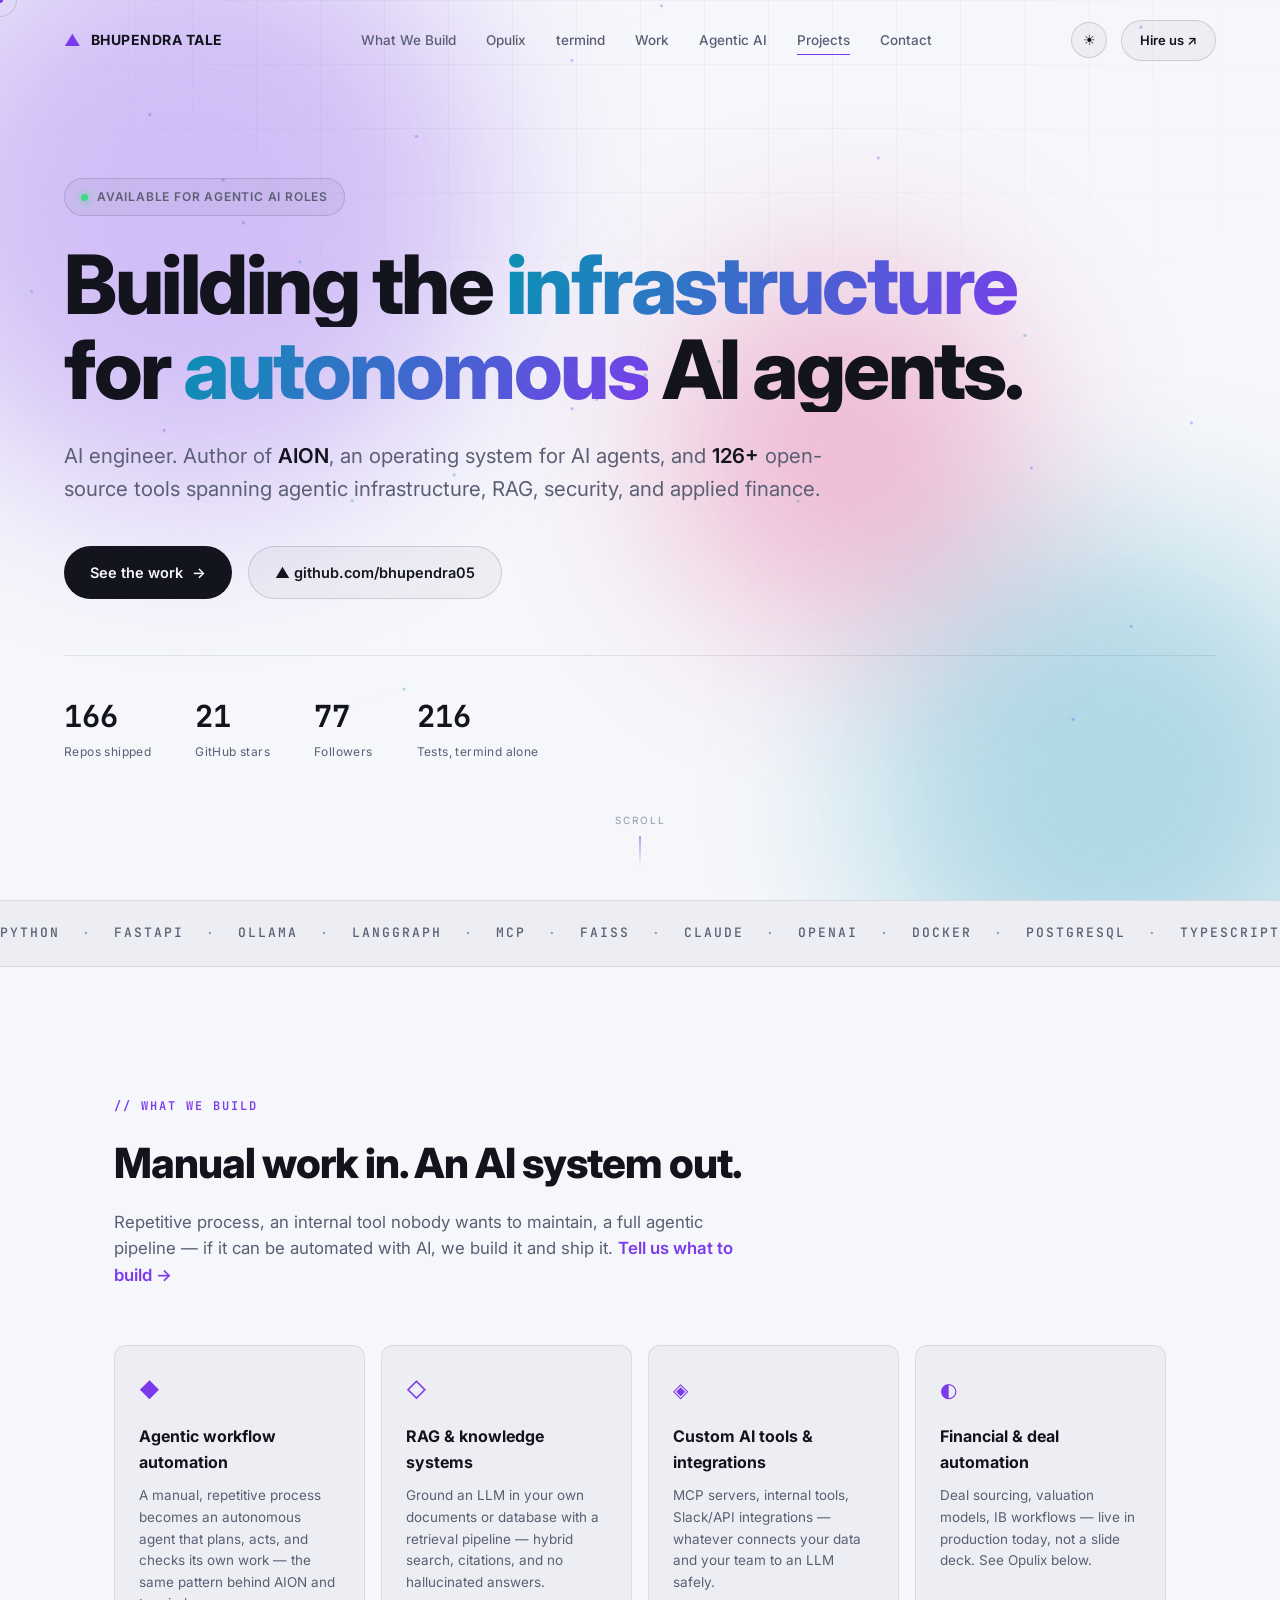
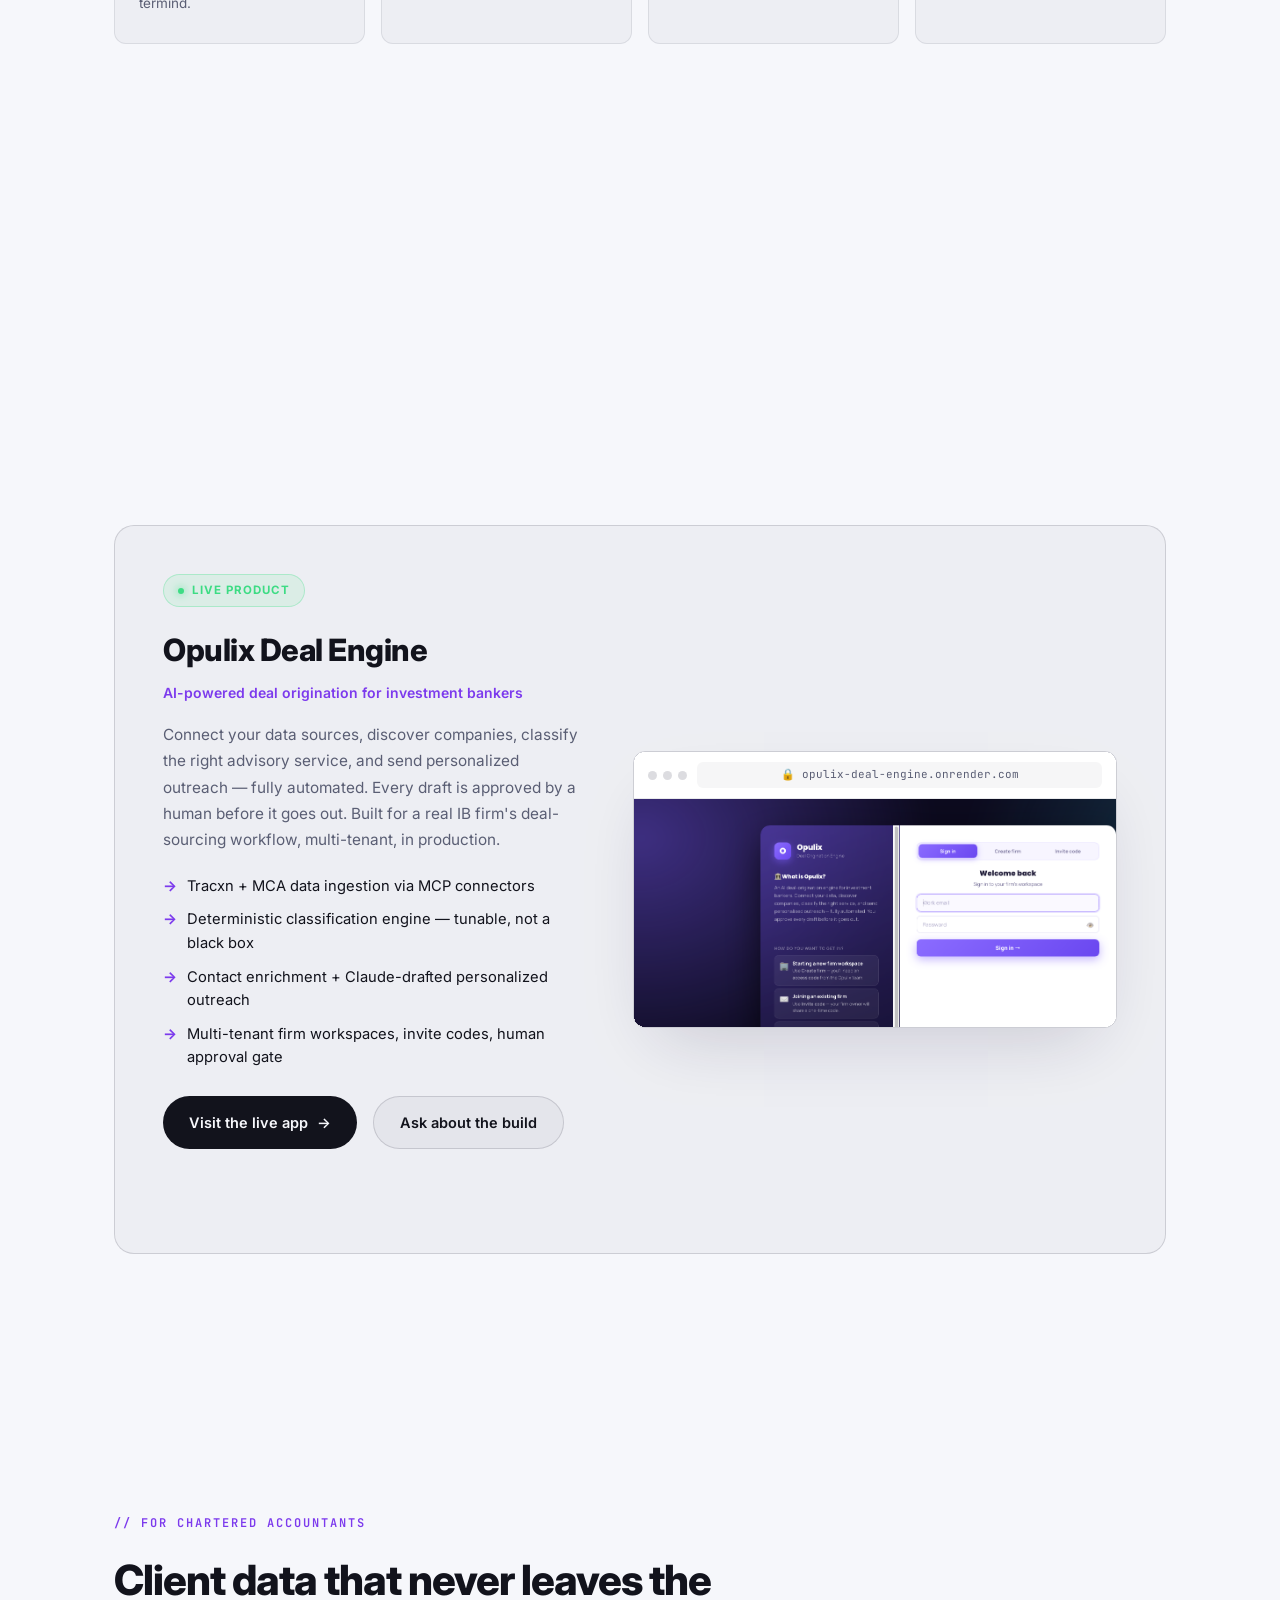
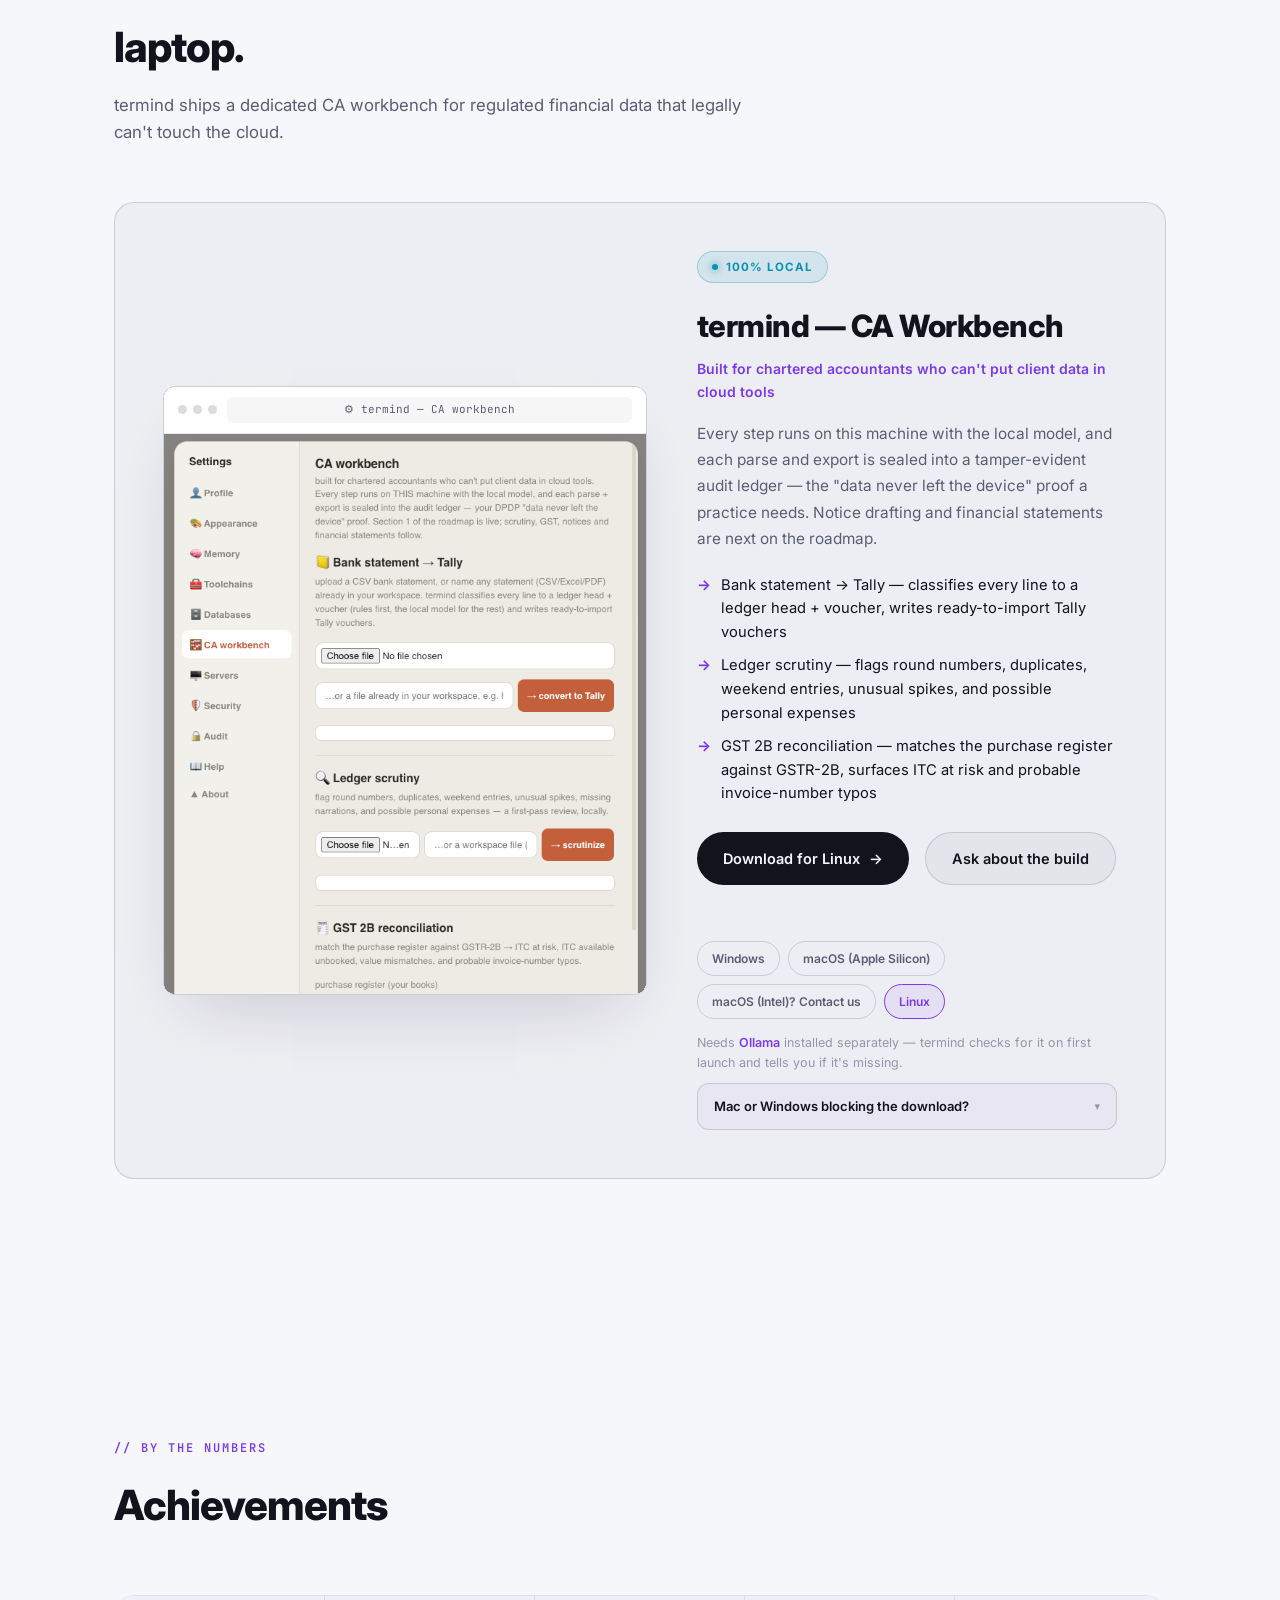
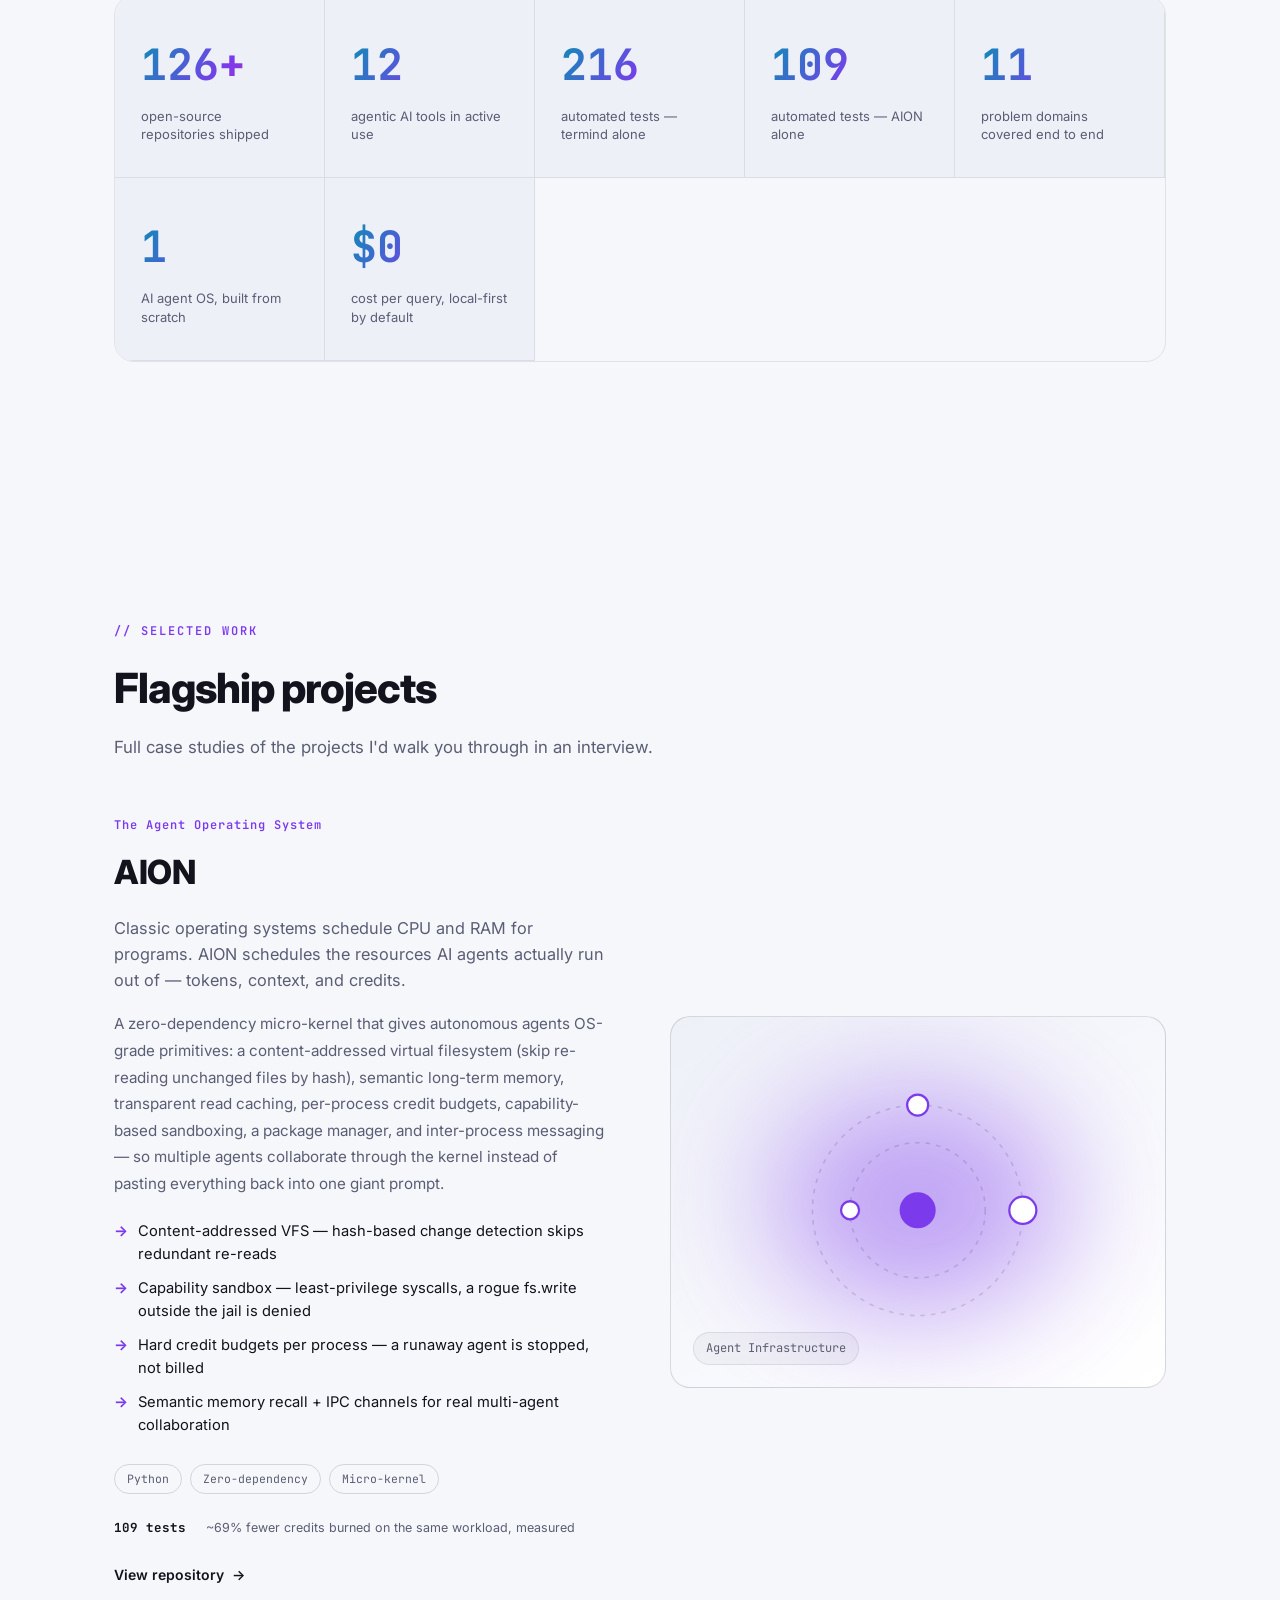
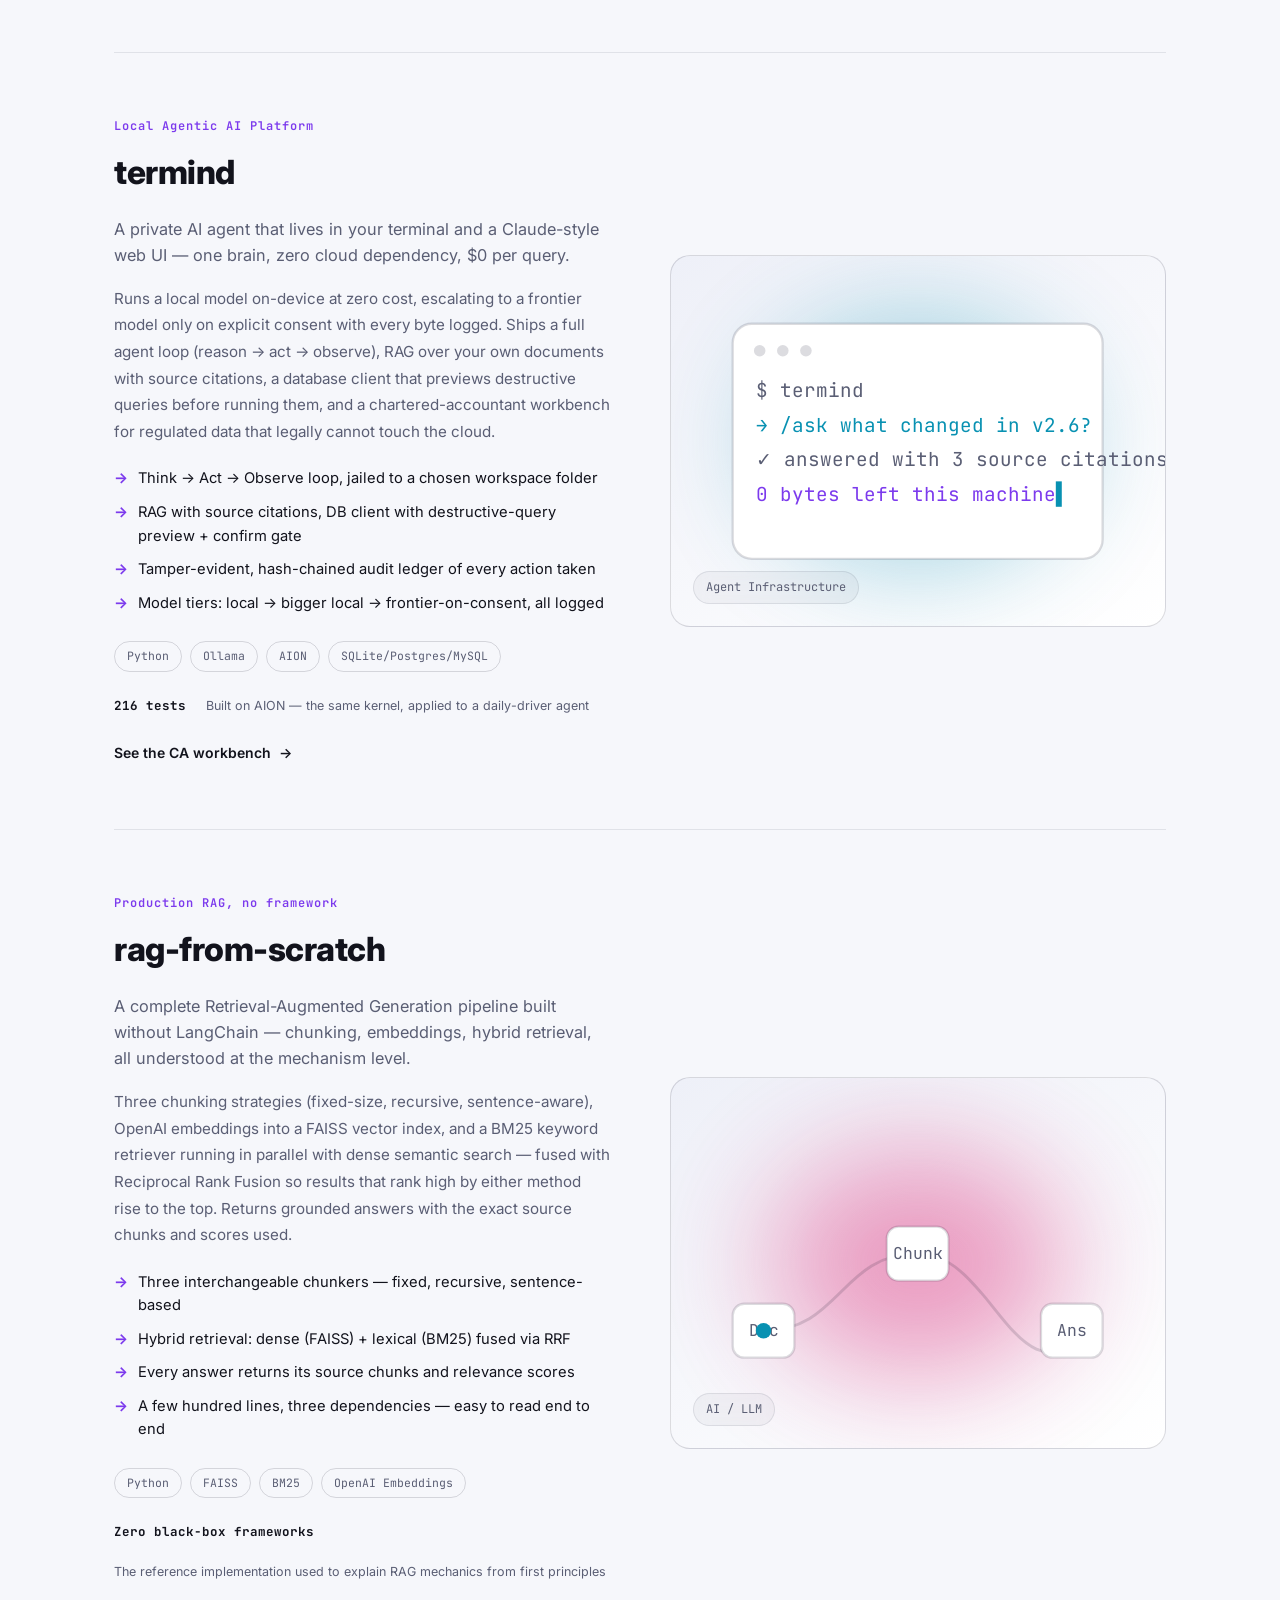
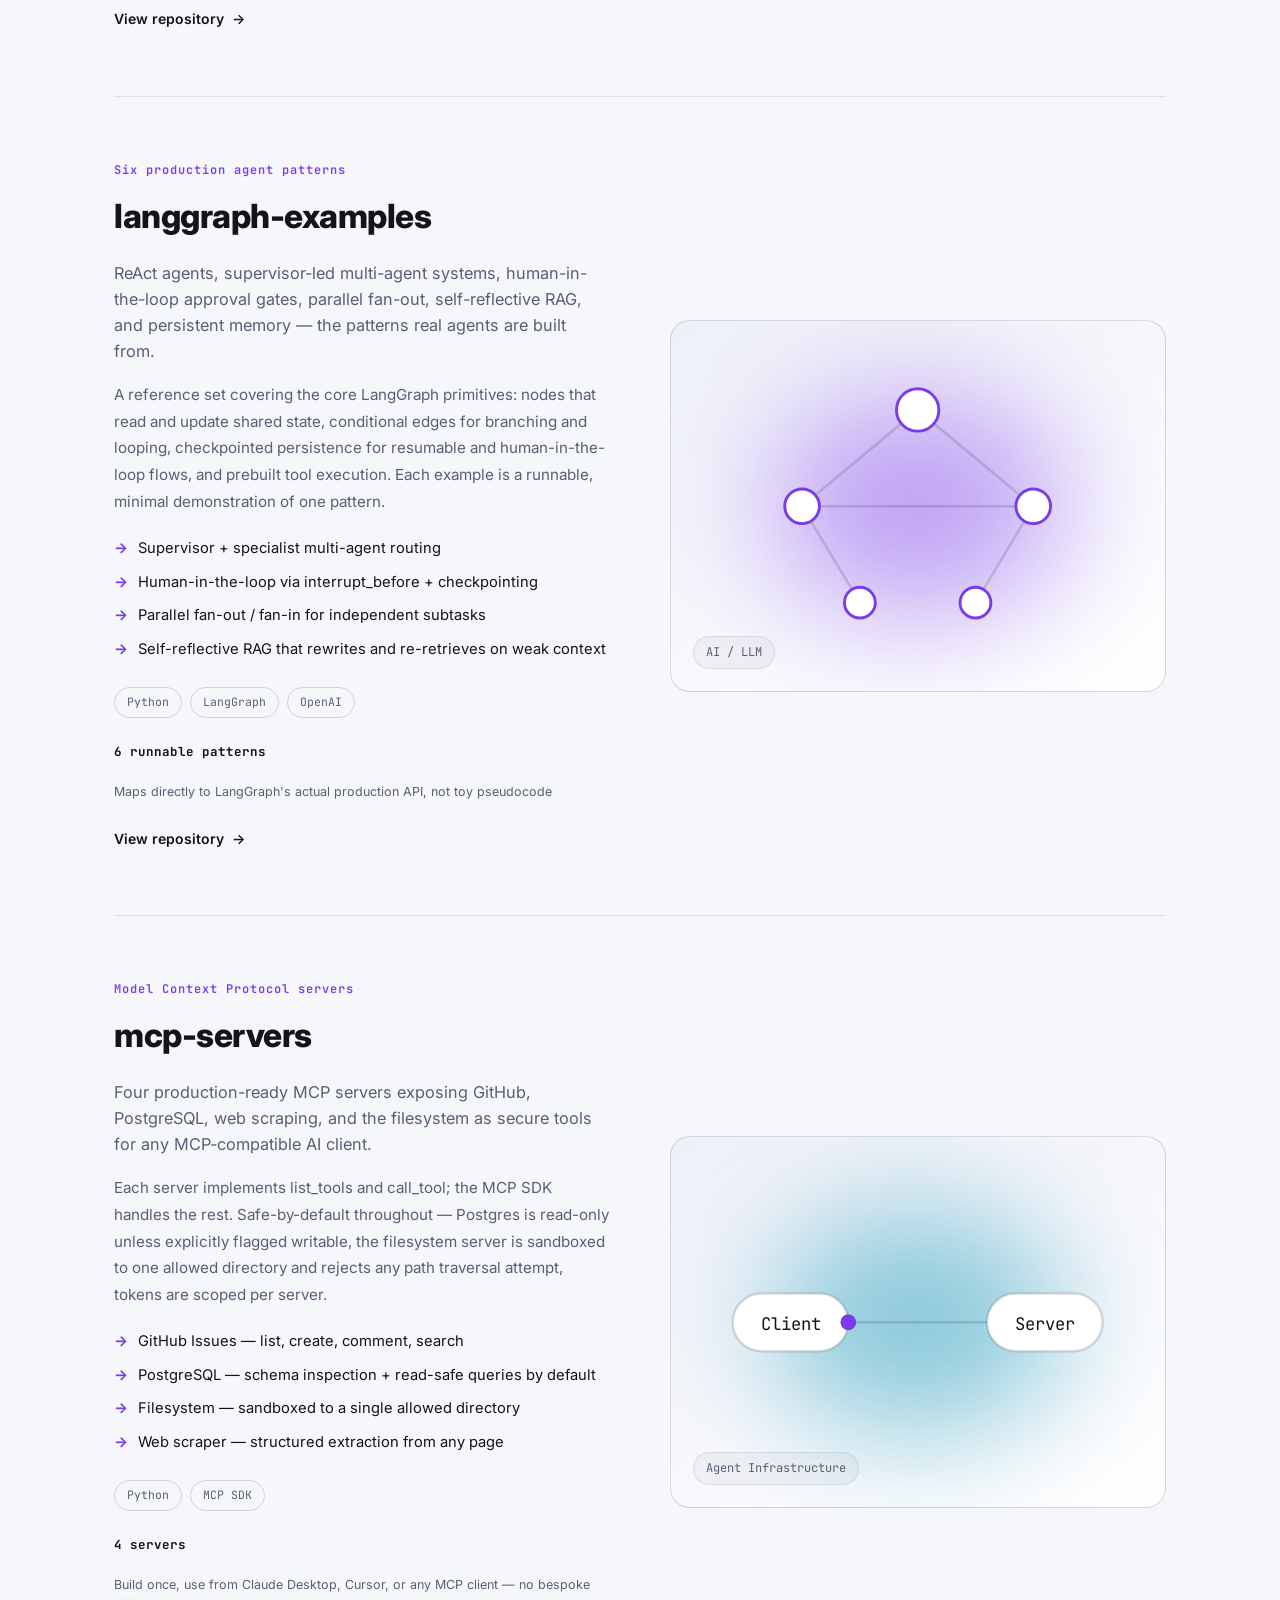
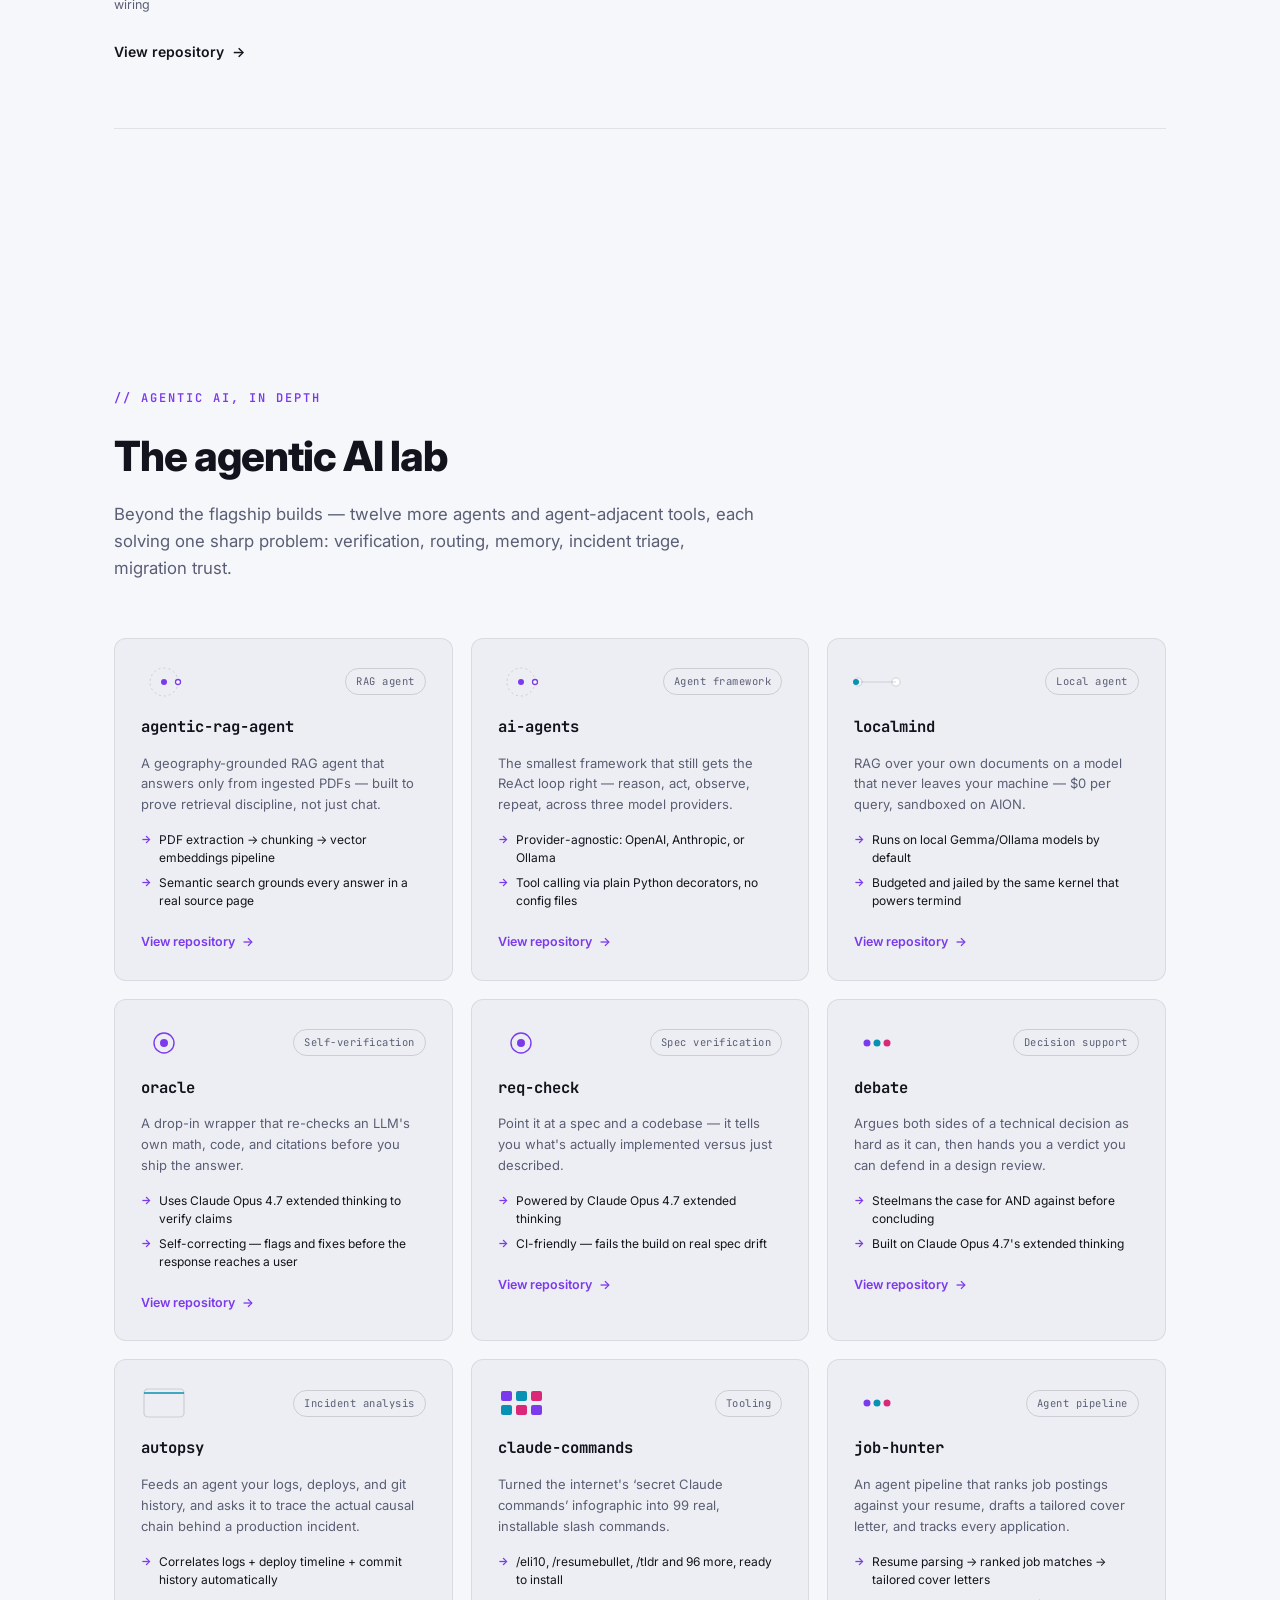
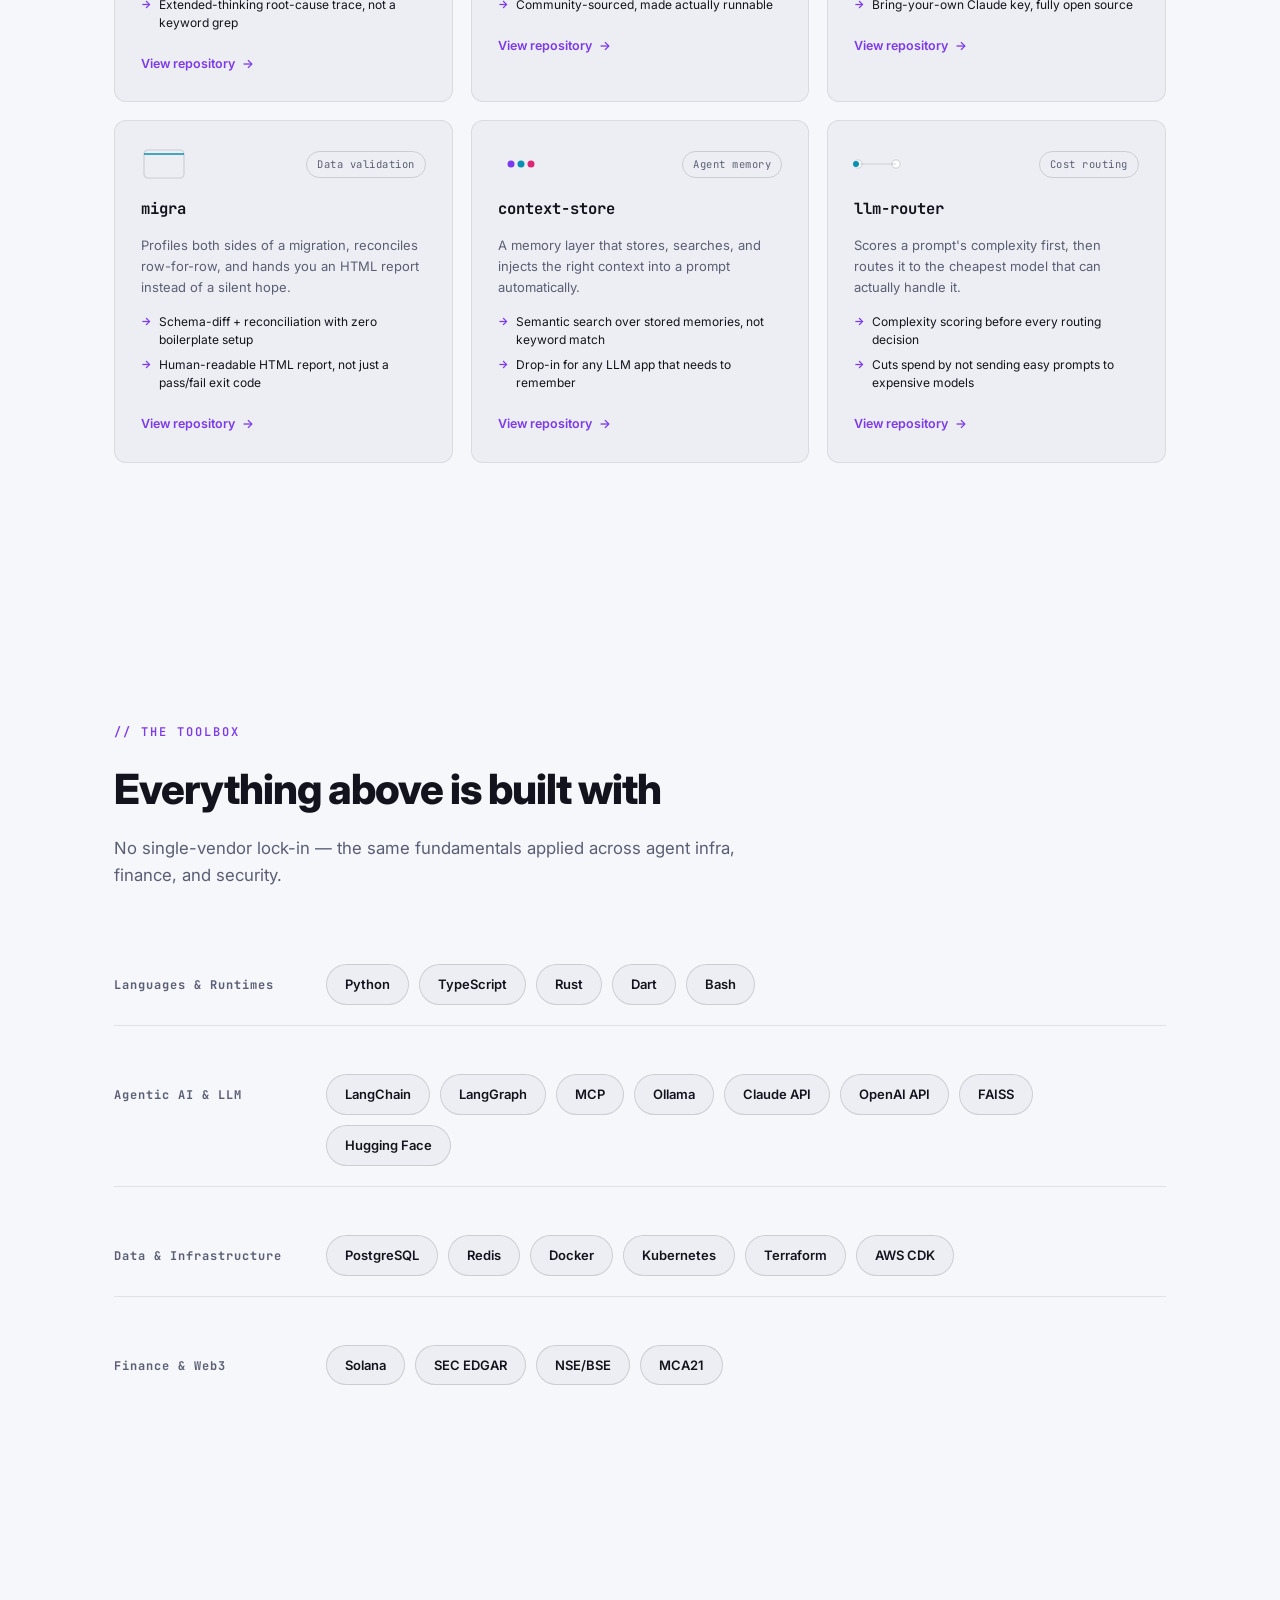
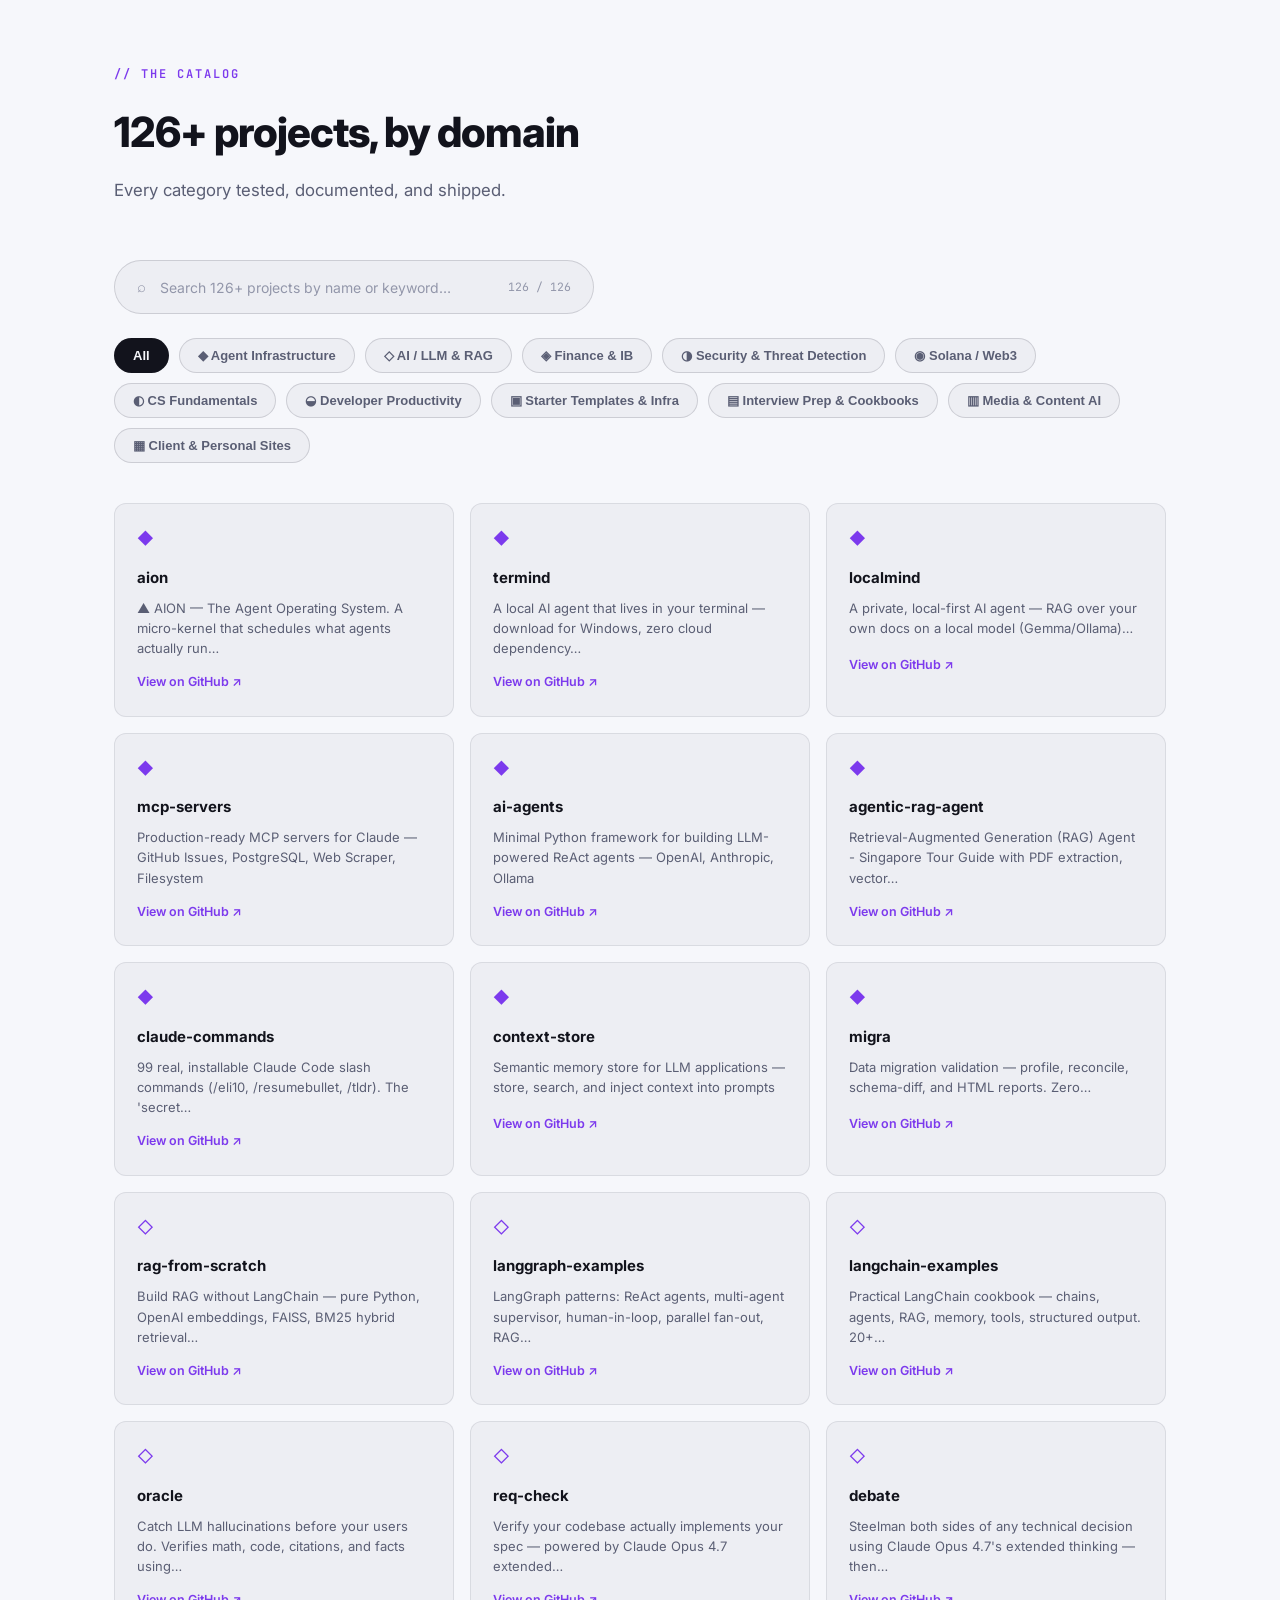
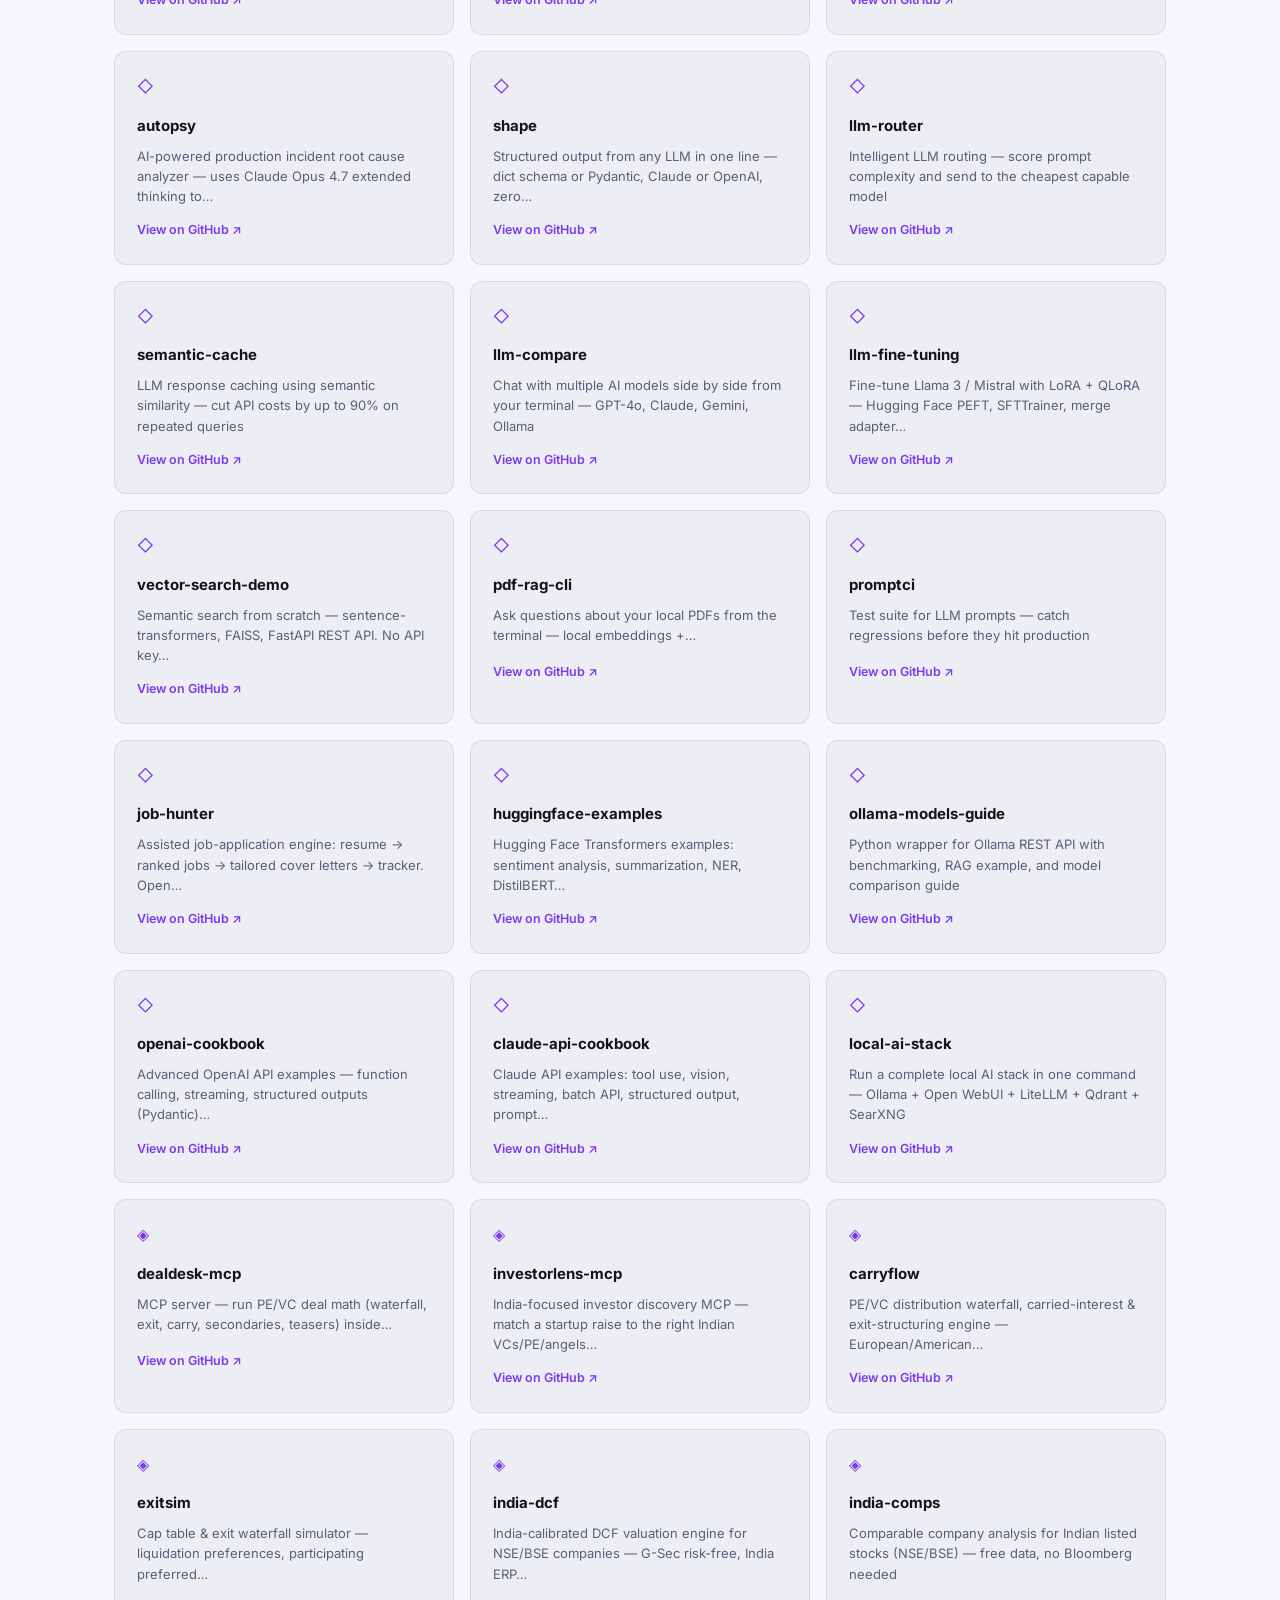
==== commit 1fbf1af2: "fix: add Gatekeeper/SmartScreen bypass instructions to the download section A user hit "Apple could " ====
--- a/index.html
+++ b/index.html
@@ -49,7 +49,7 @@
 <!-- GitHub Pages doesn't set short cache lifetimes on static assets — bump ?v= on every
      dashboard.css/dashboard.js edit or returning visitors can get a stale mix of old CSS/JS
      with new HTML (this bit a real visitor once: empty-looking cards, unstyled form). -->
-<link rel="stylesheet" href="dashboard.css?v=10">
+<link rel="stylesheet" href="dashboard.css?v=11">
 </head>
 <body>
   <div id="preloader"><div class="pl-mark">▲</div><div class="pl-bar"><span></span></div></div>
@@ -197,6 +197,14 @@
             <a href="downloads/termind-linux" download data-platform="linux">Linux</a>
           </div>
           <p class="dl-note">Needs <a href="https://ollama.com/download" target="_blank" rel="noopener" class="inline-link">Ollama</a> installed separately — termind checks for it on first launch and tells you if it's missing.</p>
+          <details class="dl-security">
+            <summary>Mac or Windows blocking the download? <span class="chev">▾</span></summary>
+            <div class="dl-security-body">
+              <p><strong>macOS — "Apple could not verify... is free of malware":</strong> the app isn't notarized by Apple (that needs a paid developer account we haven't set up yet), so Gatekeeper blocks it by default. Fix it in <strong>System Settings → Privacy &amp; Security</strong> — scroll down to the blocked-app notice and click <strong>Open Anyway</strong>, then confirm. Or in Terminal: <code>xattr -d com.apple.quarantine ~/Downloads/termind-macos-arm64 &amp;&amp; chmod +x ~/Downloads/termind-macos-arm64</code></p>
+              <p><strong>Windows — "Windows protected your PC":</strong> click <strong>More info</strong>, then <strong>Run anyway</strong>. Same reason — no code-signing certificate yet.</p>
+              <p>Nothing about the binary itself is hidden — it's built straight from source via CI and smoke-tested on the real target OS before being published. There's just no paid Apple/Microsoft certificate attached to it yet.</p>
+            </div>
+          </details>
         </div>
         <a class="feature-visual" href="downloads/termind.exe" download id="dl-visual" aria-label="Download termind">
           <div class="browser-chrome">
@@ -331,6 +339,6 @@
     </footer>
   </main>
 
-  <script src="dashboard.js?v=10" defer></script>
+  <script src="dashboard.js?v=11" defer></script>
 </body>
 </html>
--- a/dashboard.css
+++ b/dashboard.css
@@ -208,6 +208,15 @@
 .dl-platforms a:hover { color: var(--text); border-color: var(--violet); }
 .dl-platforms a.current { color: var(--violet); border-color: var(--violet); background: color-mix(in srgb, var(--violet) 8%, transparent); }
 .dl-note { font-size: 12.5px; color: var(--faint); margin: 14px 0 0; }
+.dl-security { margin-top: 10px; border: 1px solid var(--border-2); border-radius: var(--radius-sm); padding: 12px 16px; background: color-mix(in srgb, var(--violet) 4%, transparent); }
+.dl-security summary { cursor: pointer; font-size: 13px; font-weight: 600; color: var(--text); list-style: none; display: flex; align-items: center; justify-content: space-between; gap: 10px; }
+.dl-security summary::-webkit-details-marker { display: none; }
+.dl-security summary .chev { color: var(--faint); transition: transform .2s var(--ease); font-size: 11px; flex: 0 0 auto; }
+.dl-security[open] summary .chev { transform: rotate(180deg); }
+.dl-security-body { margin-top: 12px; font-size: 12.5px; line-height: 1.65; color: var(--muted); }
+.dl-security-body p { margin: 0 0 10px; }
+.dl-security-body p:last-child { margin-bottom: 0; }
+.dl-security-body code { background: color-mix(in srgb, var(--text) 8%, transparent); padding: 2px 6px; border-radius: 4px; font-size: 11.5px; font-family: var(--mono); word-break: break-all; }
 .feature-visual { display: block; border-radius: var(--radius-sm); overflow: hidden; border: 1px solid var(--border-2); box-shadow: var(--shadow); transition: transform .35s var(--ease); }
 .feature-visual:hover { transform: translateY(-6px) scale(1.01); }
 .browser-chrome { display: flex; align-items: center; gap: 10px; padding: 10px 14px; background: var(--bg-2); border-bottom: 1px solid var(--border); }
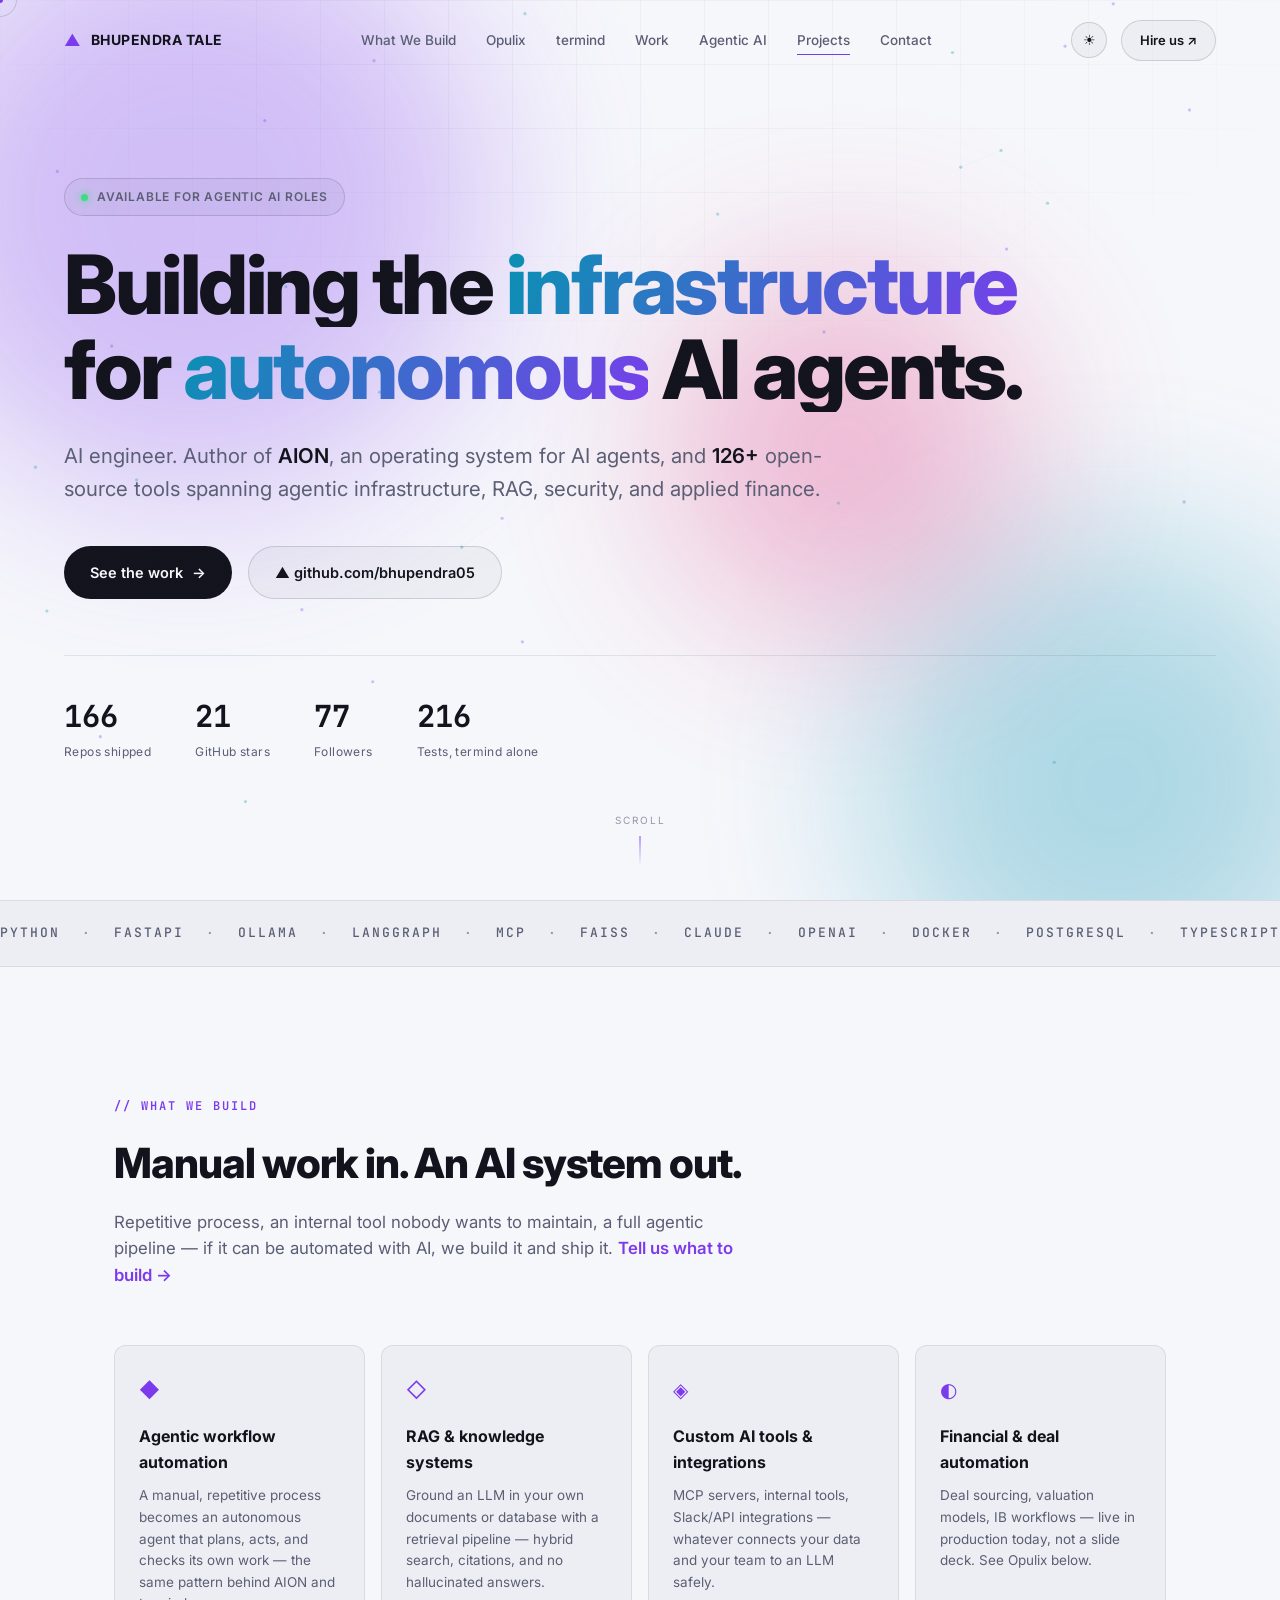
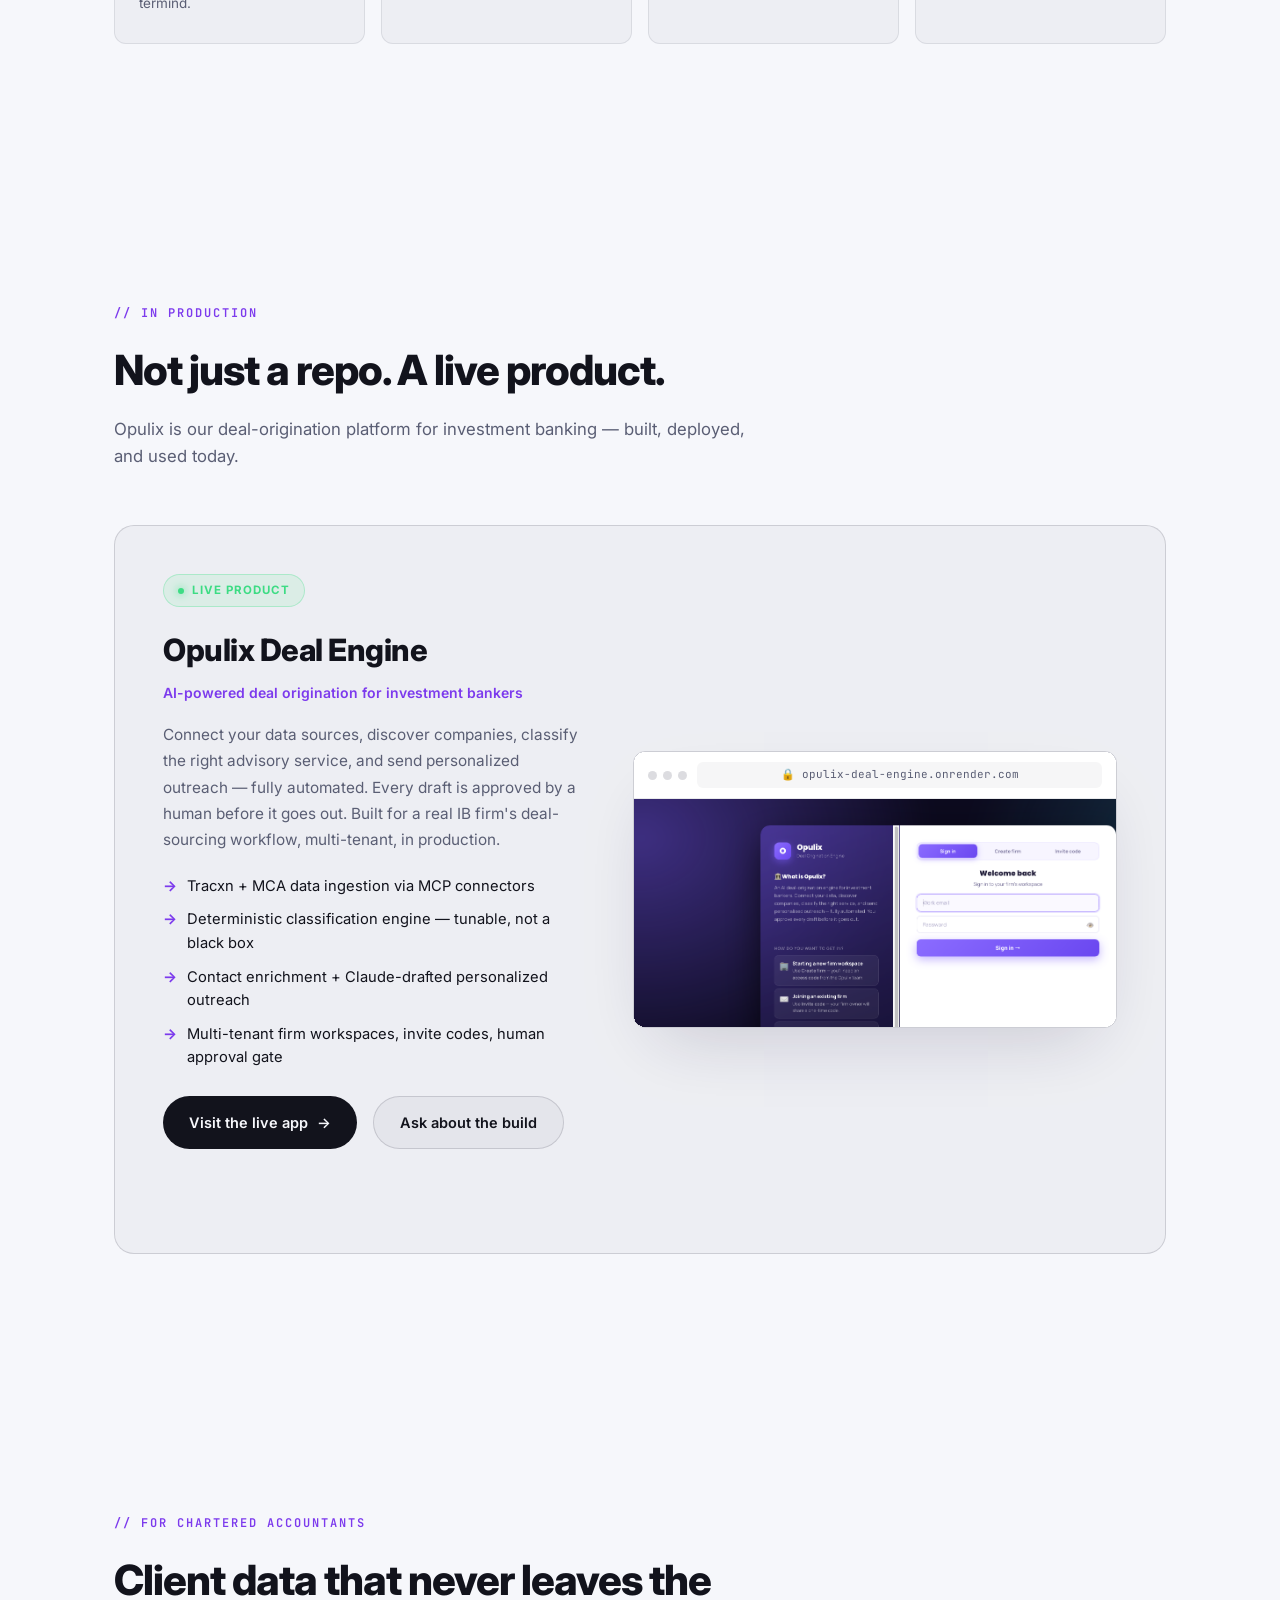
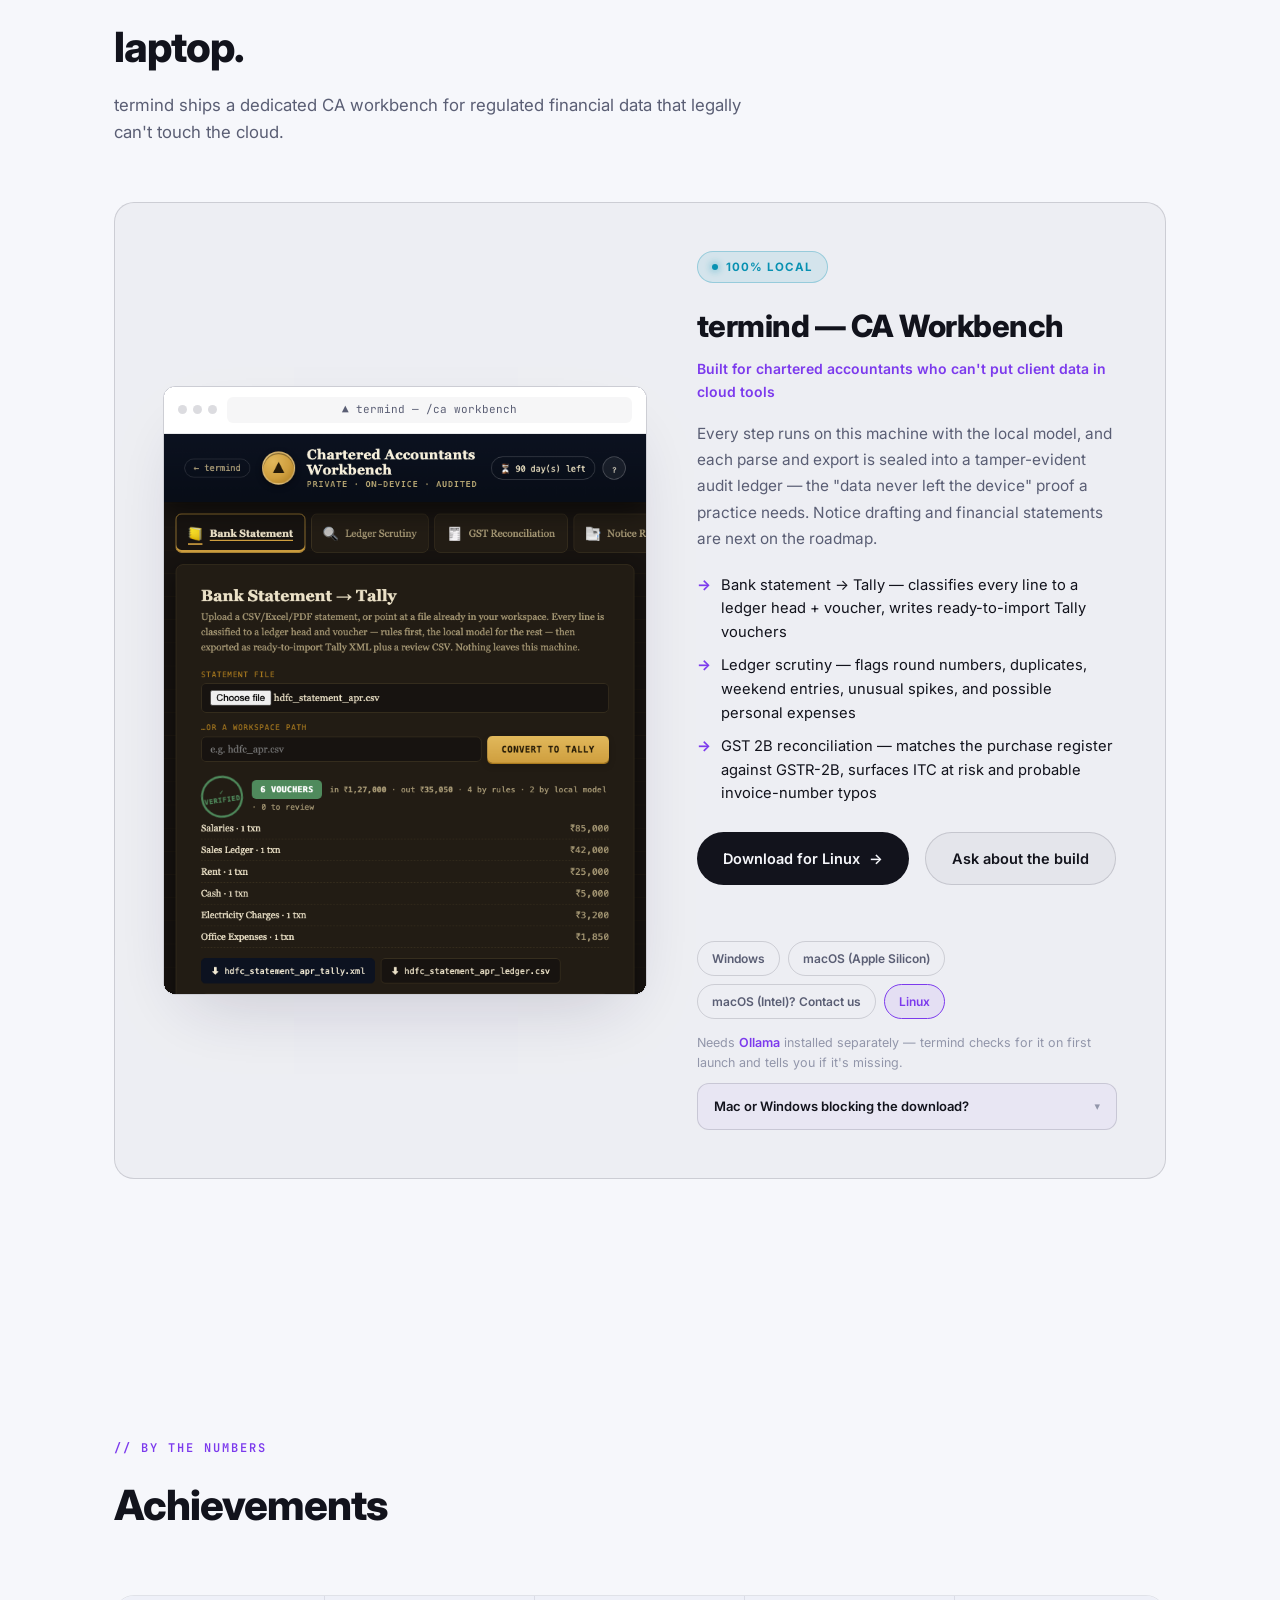
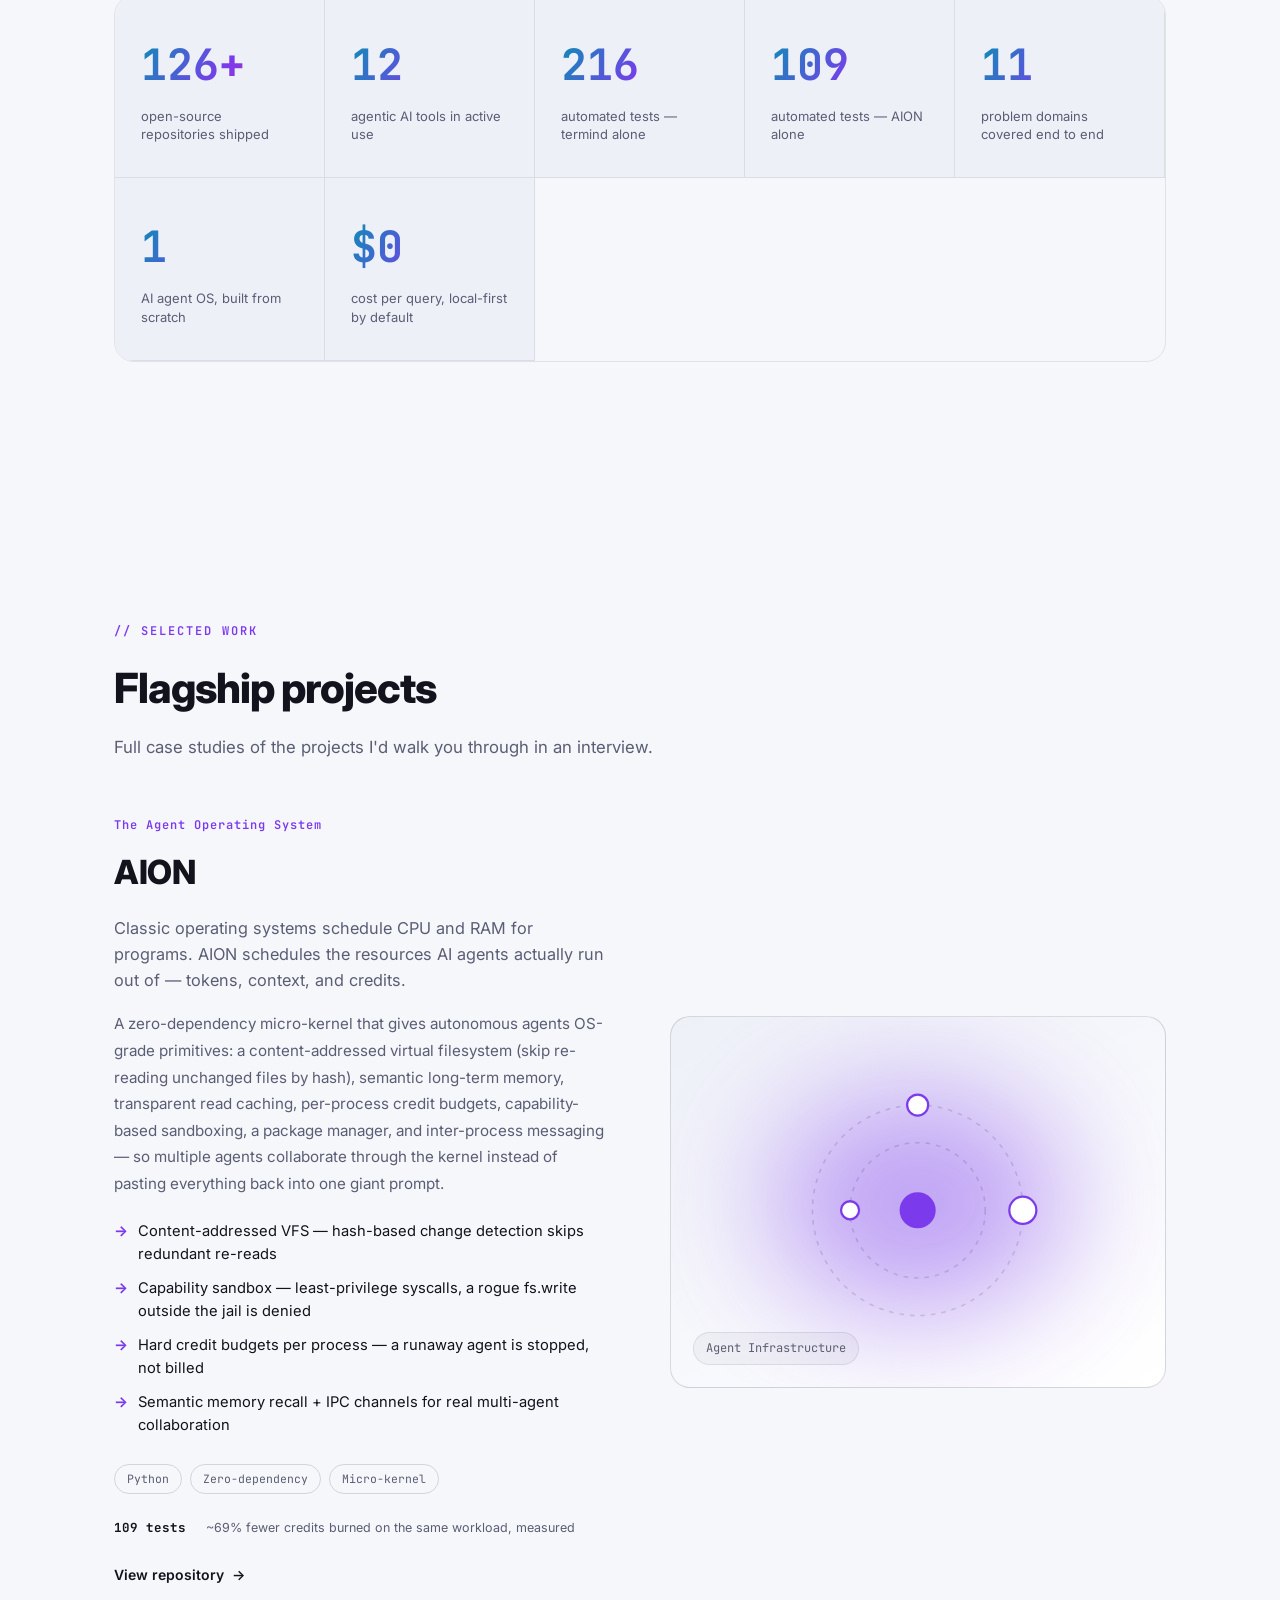
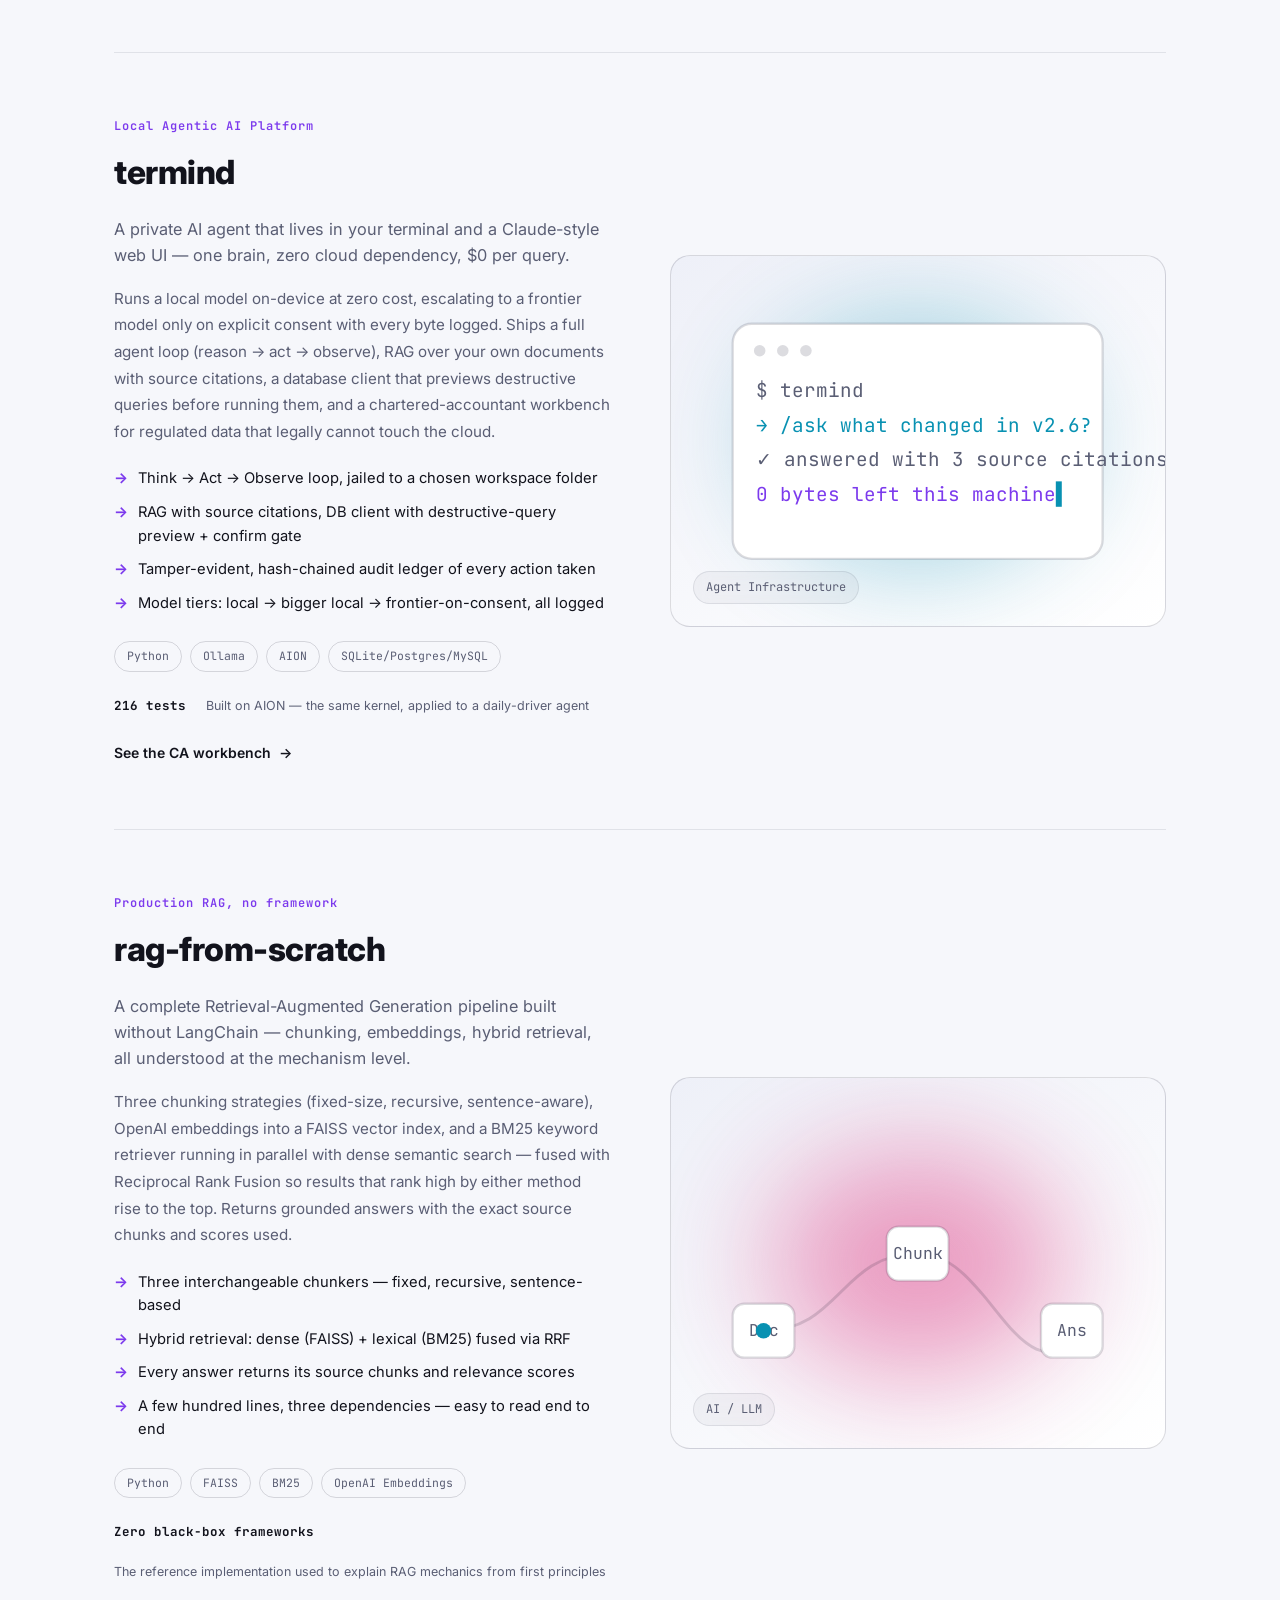
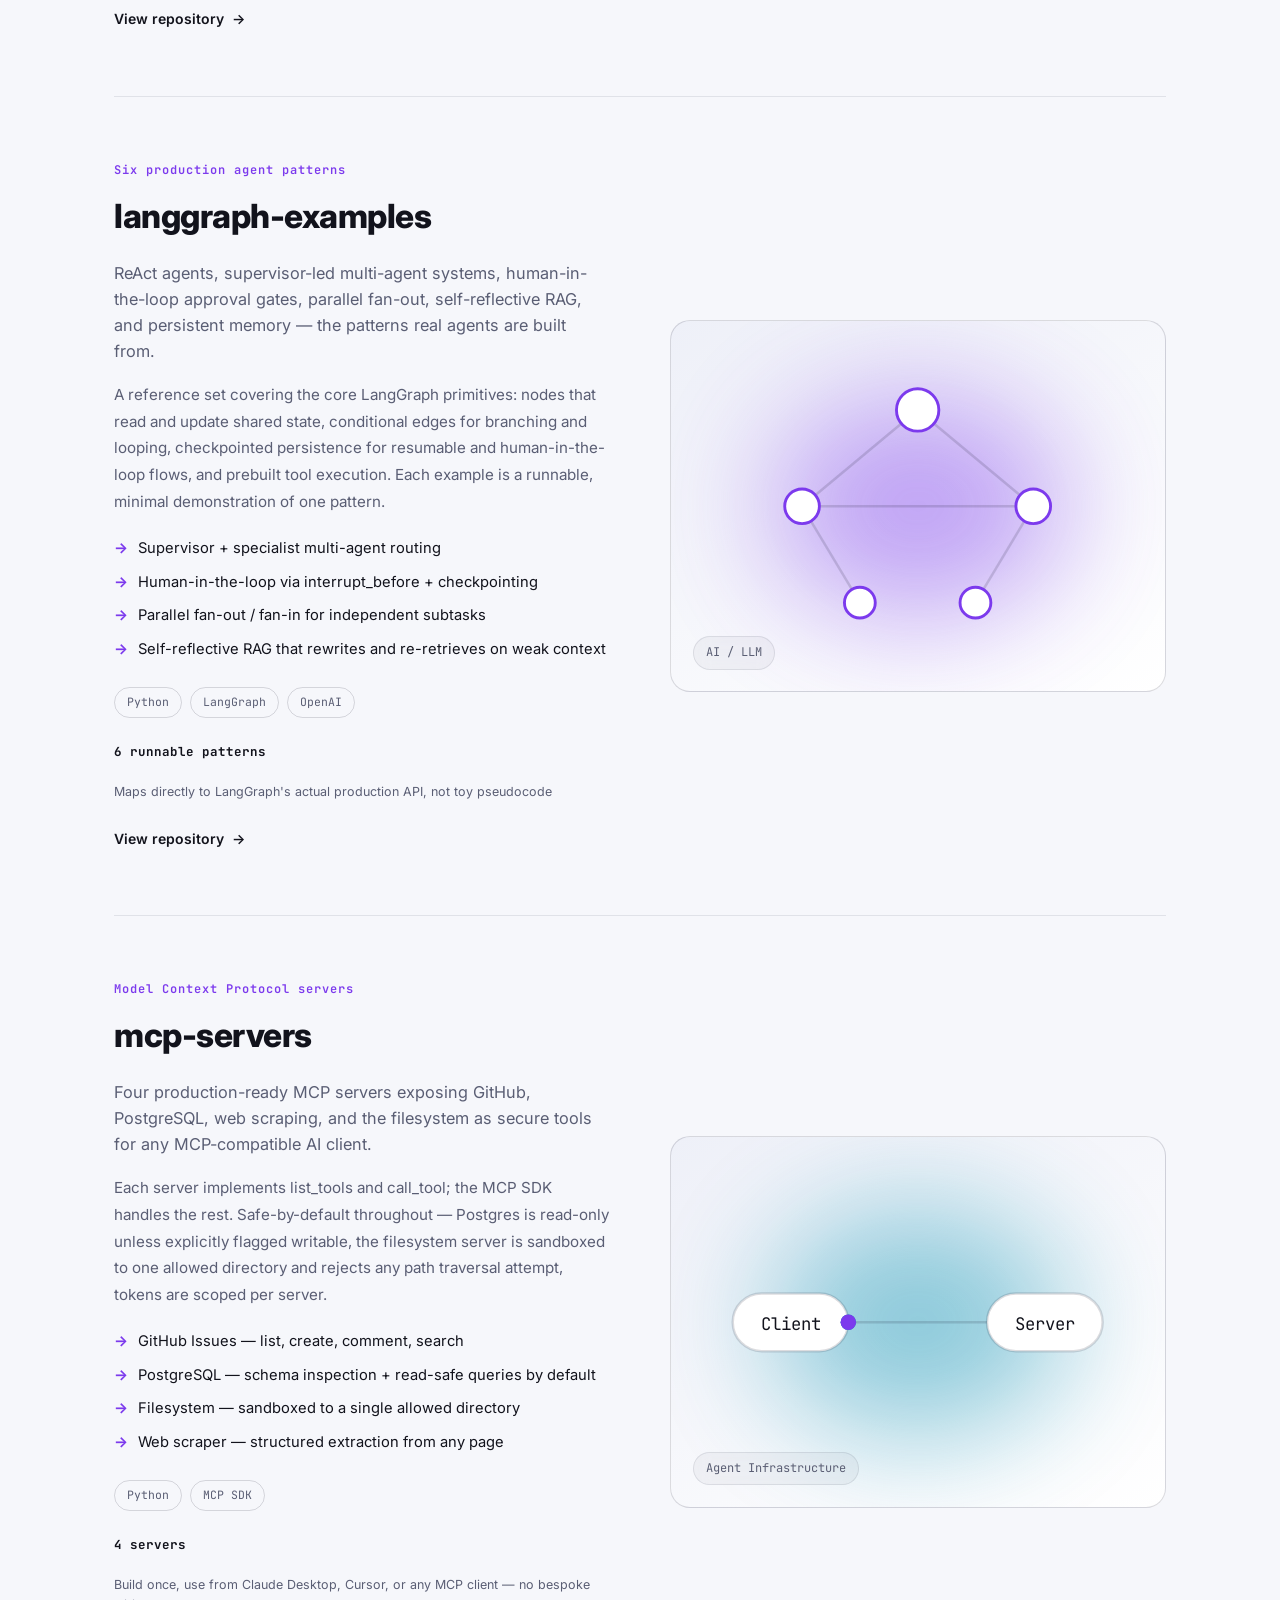
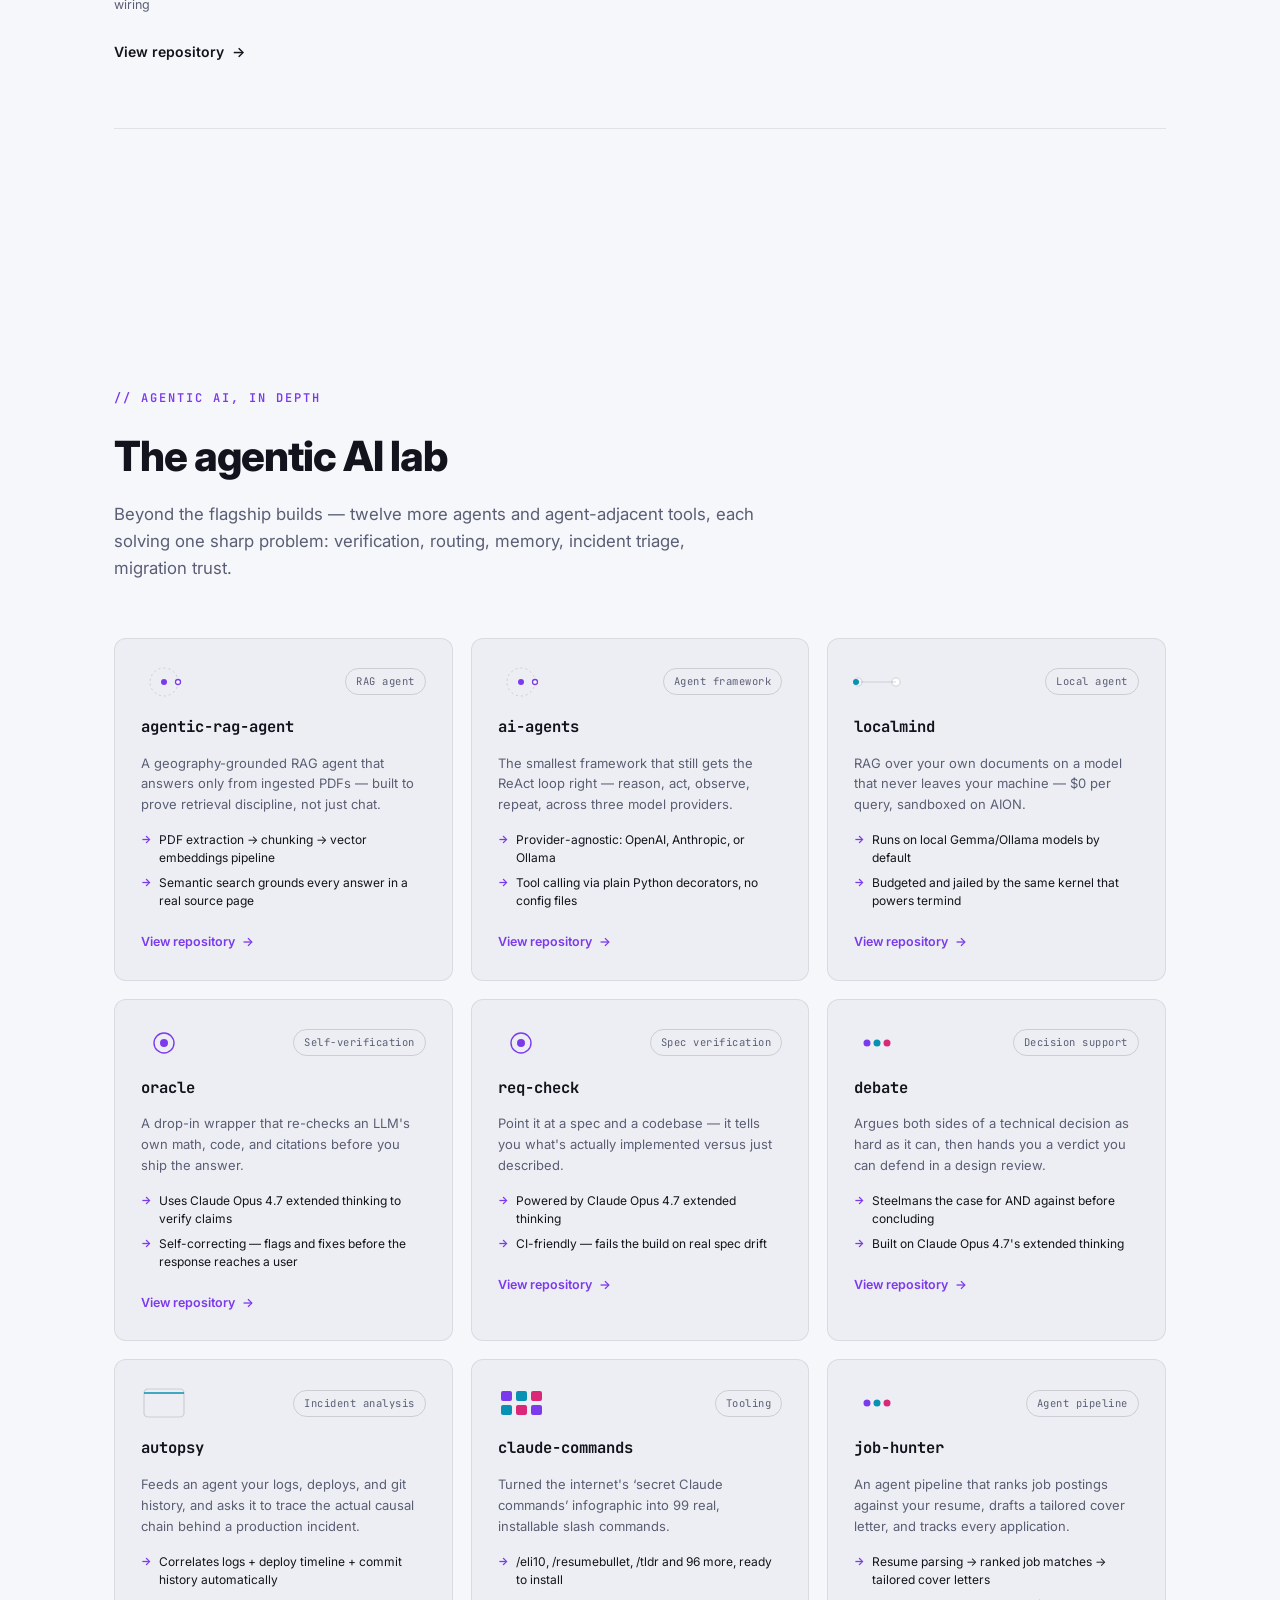
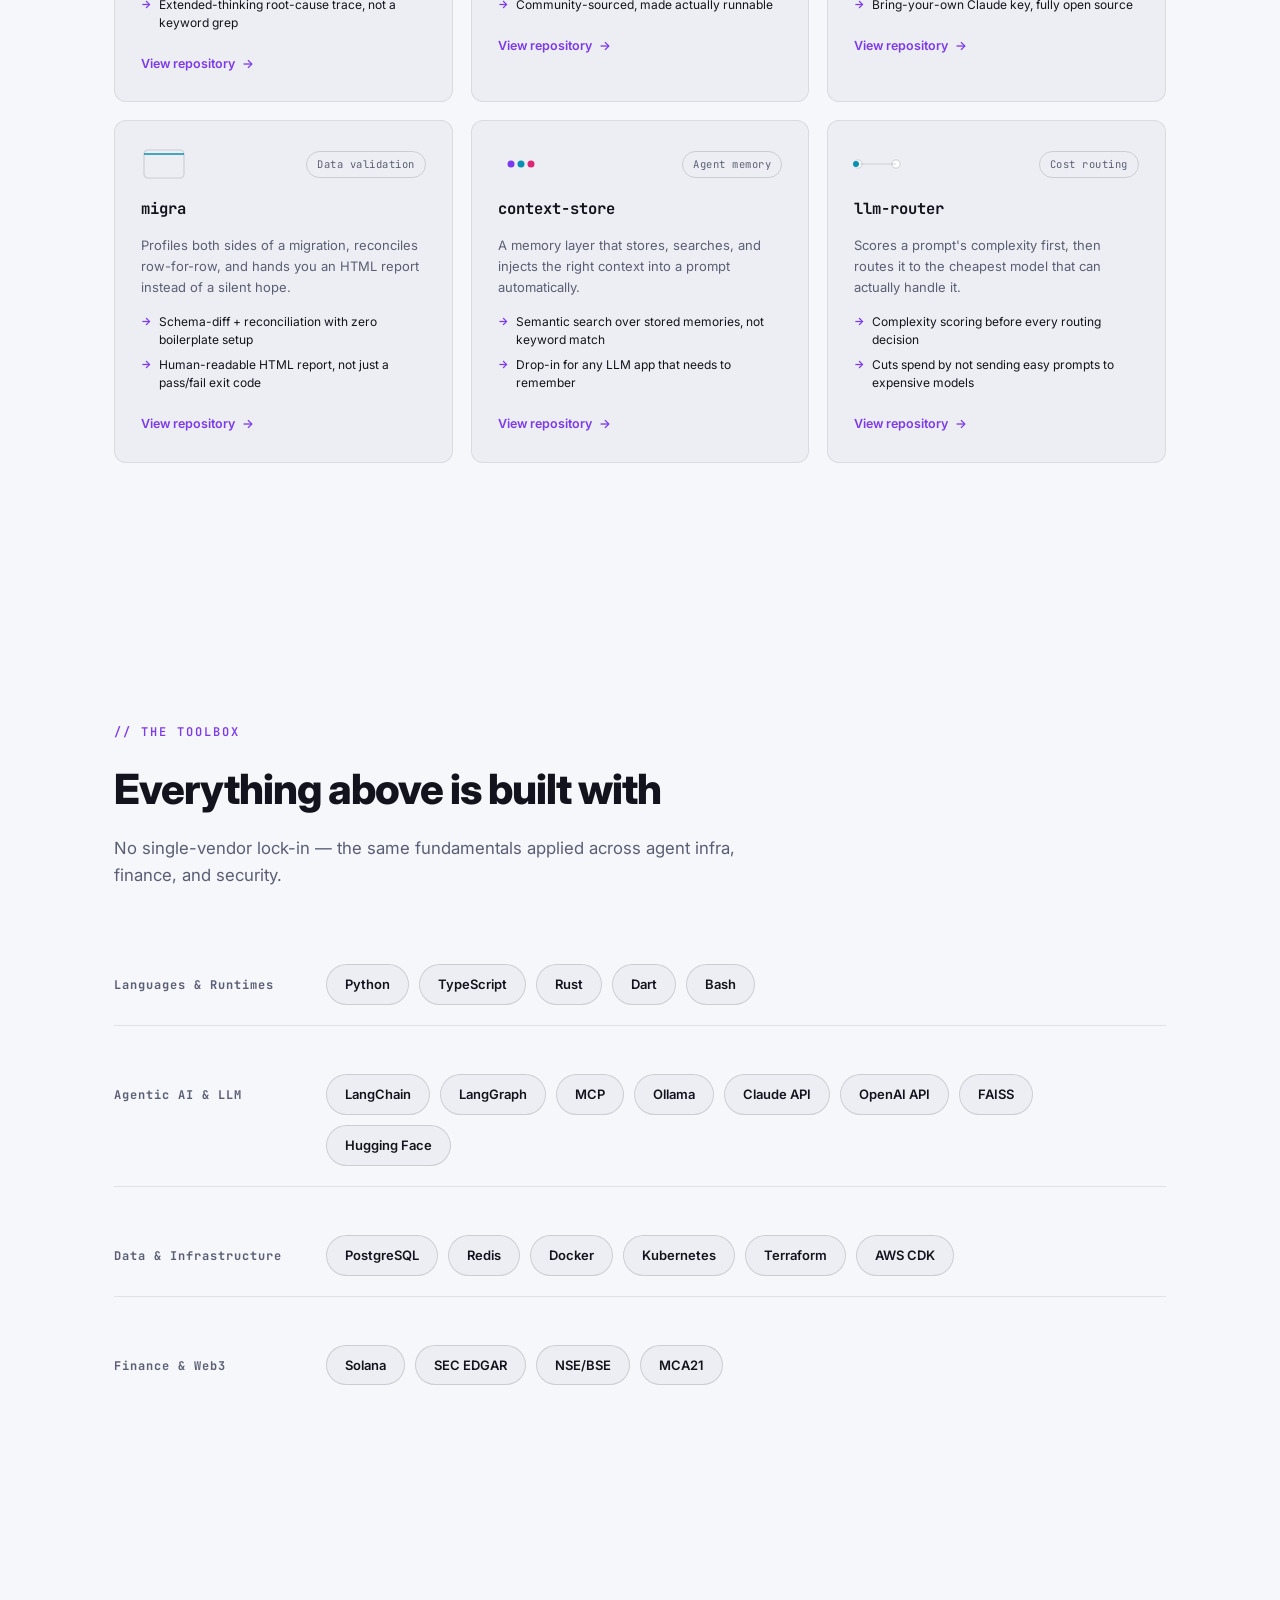
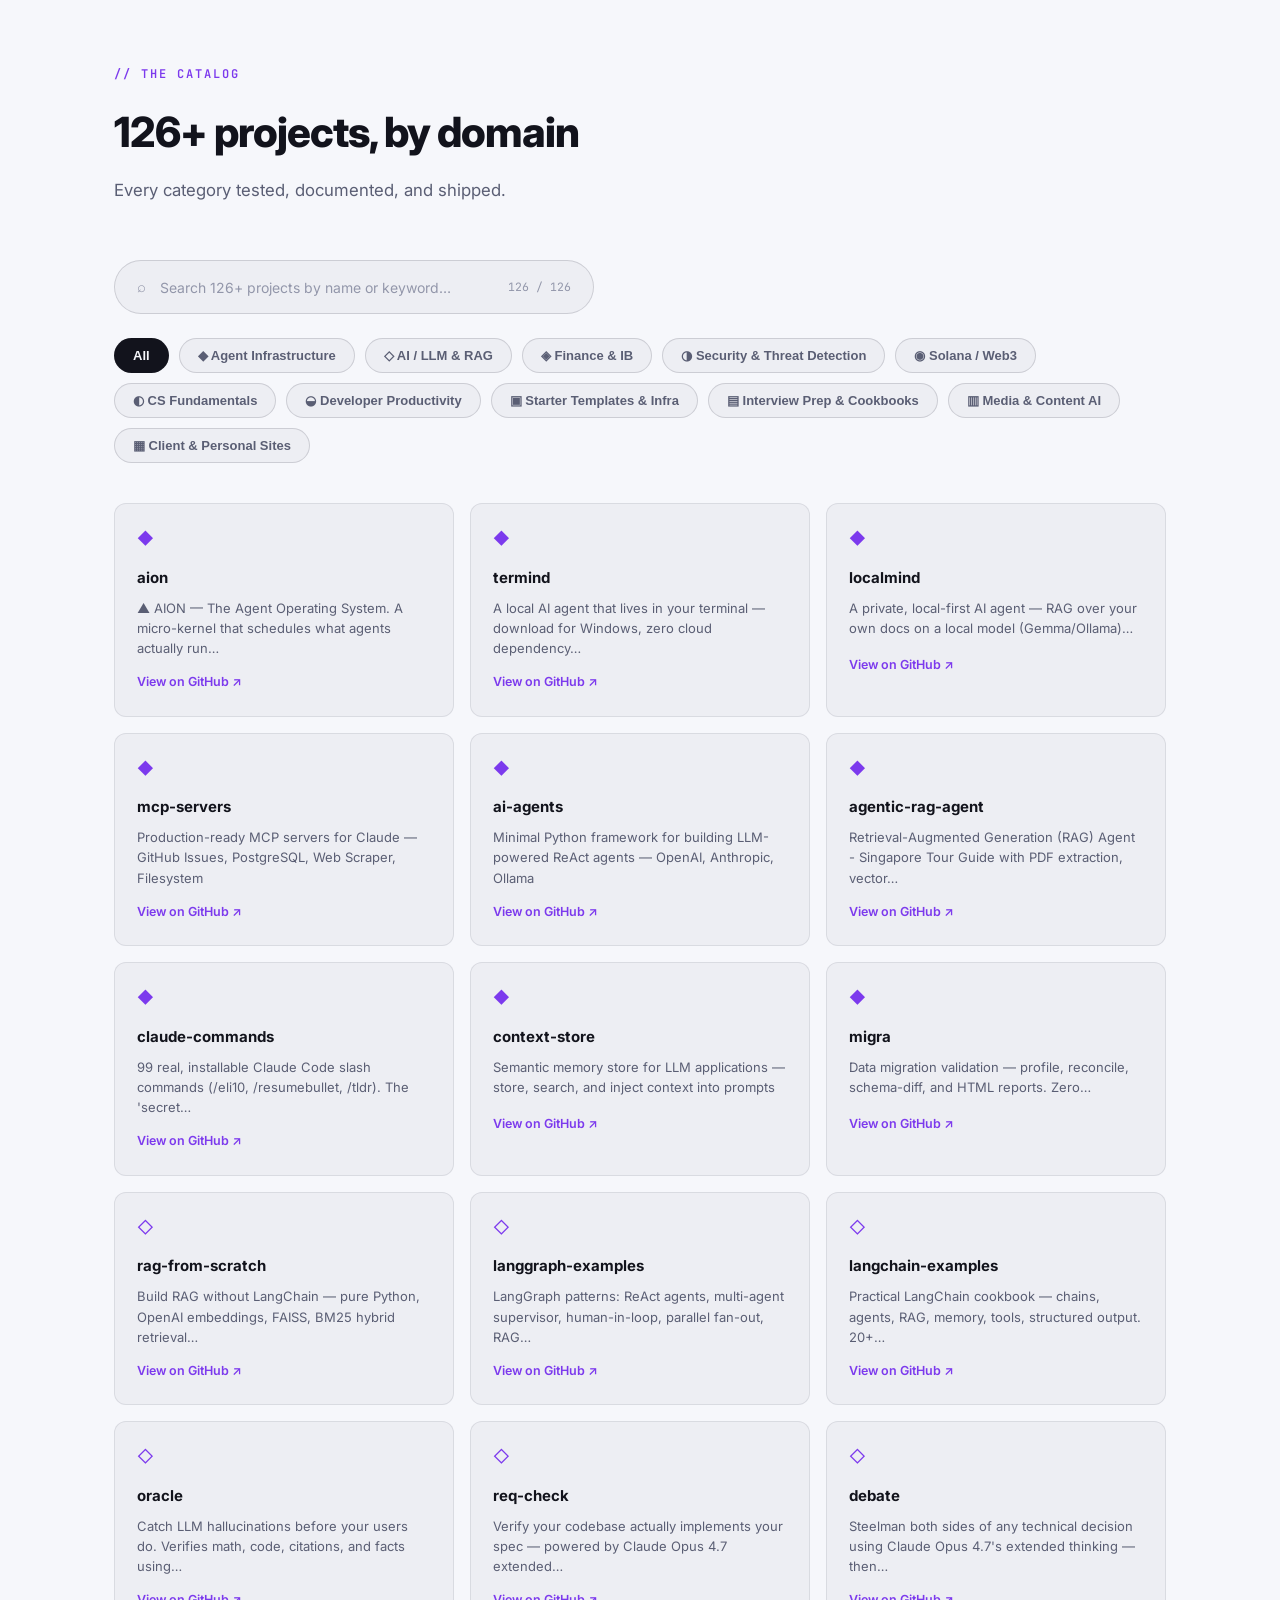
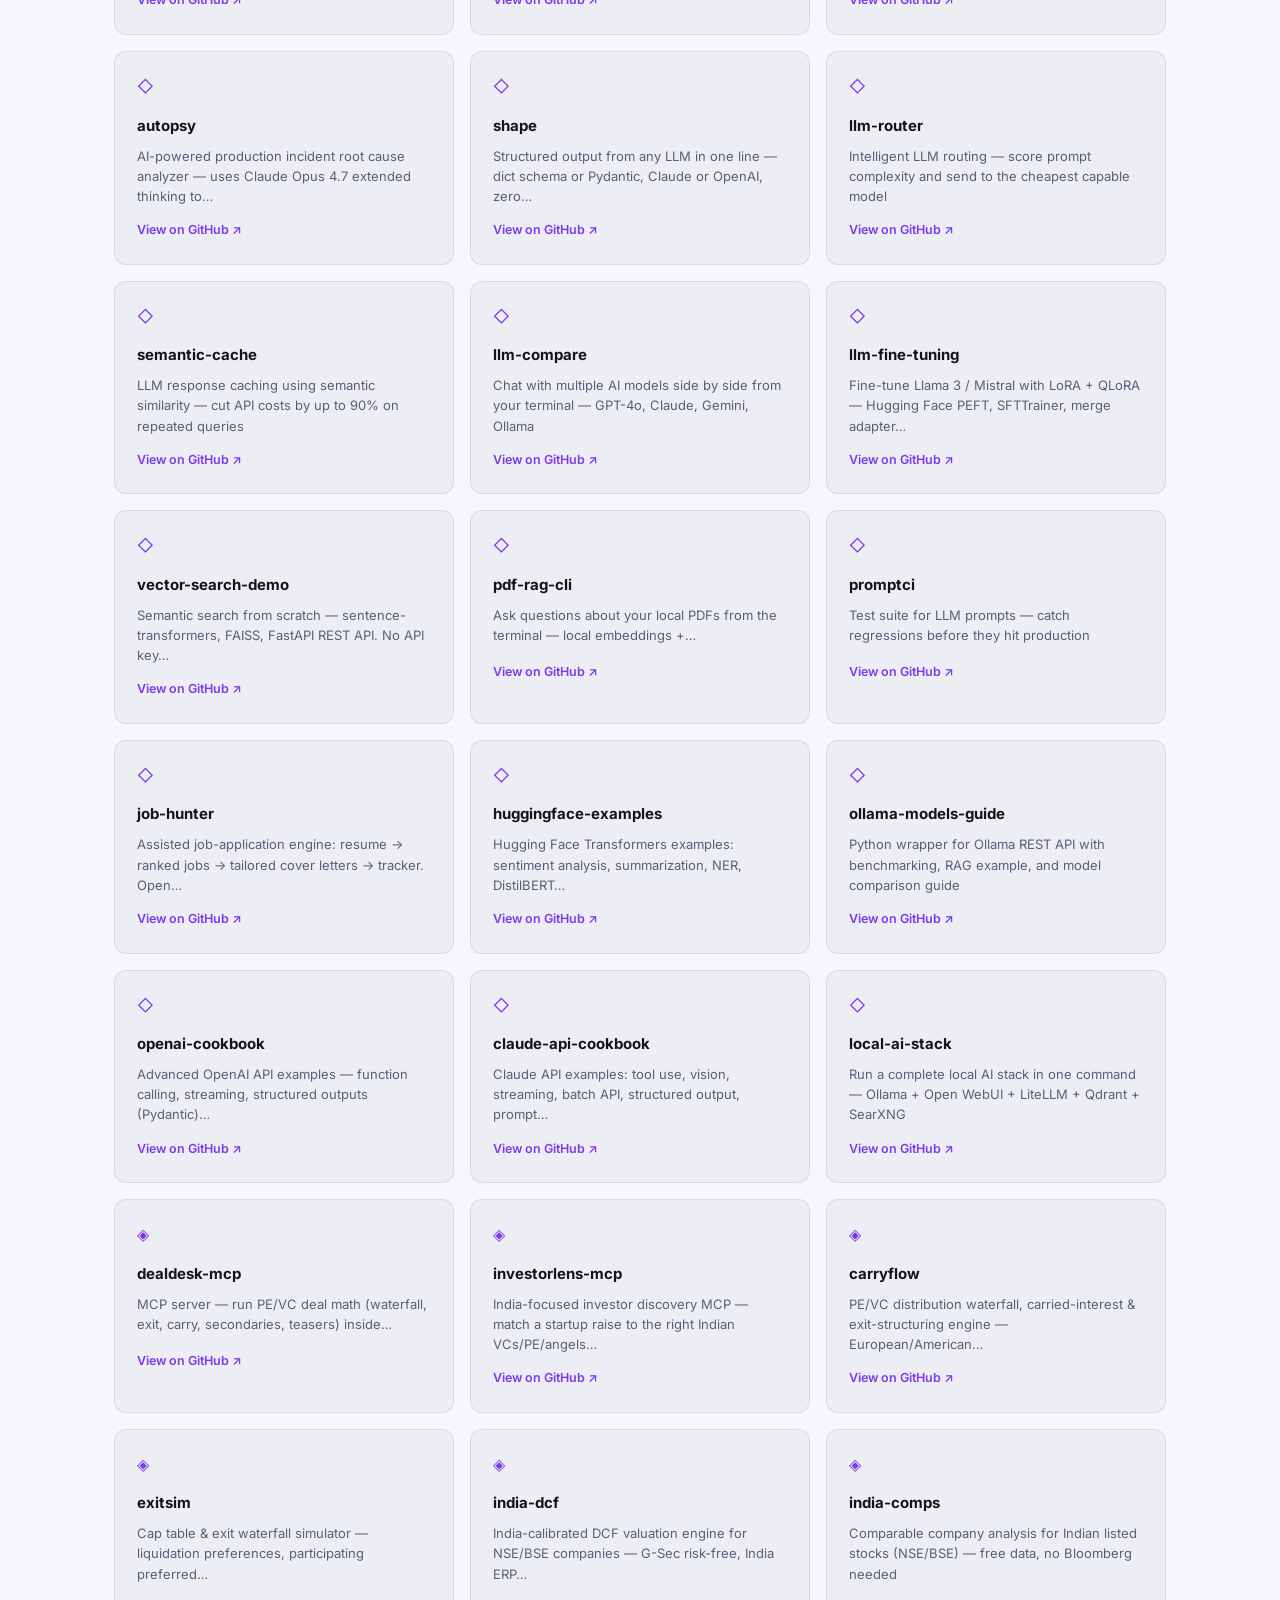
==== commit 91a84d7c: "fix: replace stale CA workbench screenshot with the new standalone page The download page still show" ====
--- a/index.html
+++ b/index.html
@@ -209,9 +209,9 @@
         <a class="feature-visual" href="downloads/termind.exe" download id="dl-visual" aria-label="Download termind">
           <div class="browser-chrome">
             <div class="bc-dots"><span></span><span></span><span></span></div>
-            <div class="bc-url">⚙ termind — CA workbench</div>
-          </div>
-          <img src="assets/termind-ca-workbench.png" alt="termind CA workbench panel — bank statement to Tally, ledger scrutiny, GST 2B reconciliation" loading="lazy">
+            <div class="bc-url">▲ termind — /ca workbench</div>
+          </div>
+          <img src="assets/termind-ca-workbench.png?v=2" alt="termind's standalone CA Workbench page — bank statement converted to Tally vouchers, with tabs for ledger scrutiny, GST 2B reconciliation, notice replies, and financial statements" loading="lazy">
         </a>
       </div>
     </section>
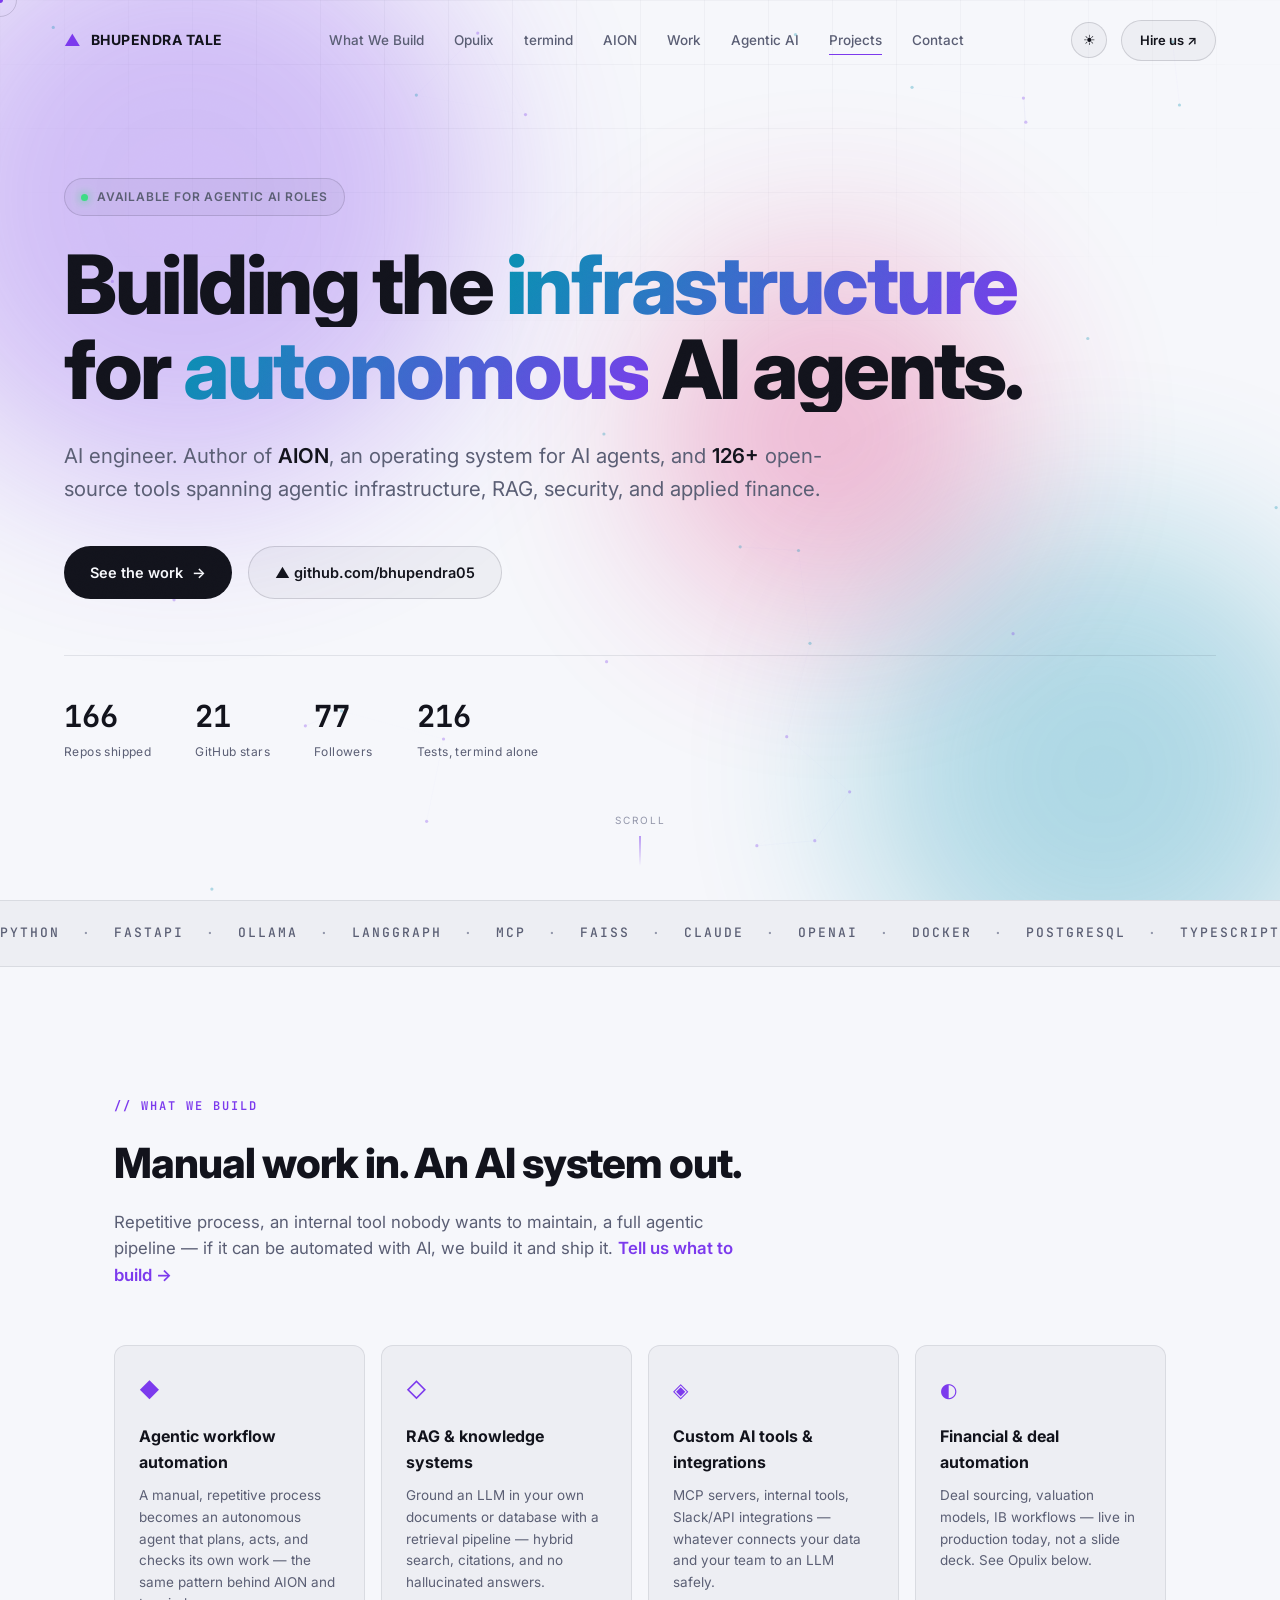
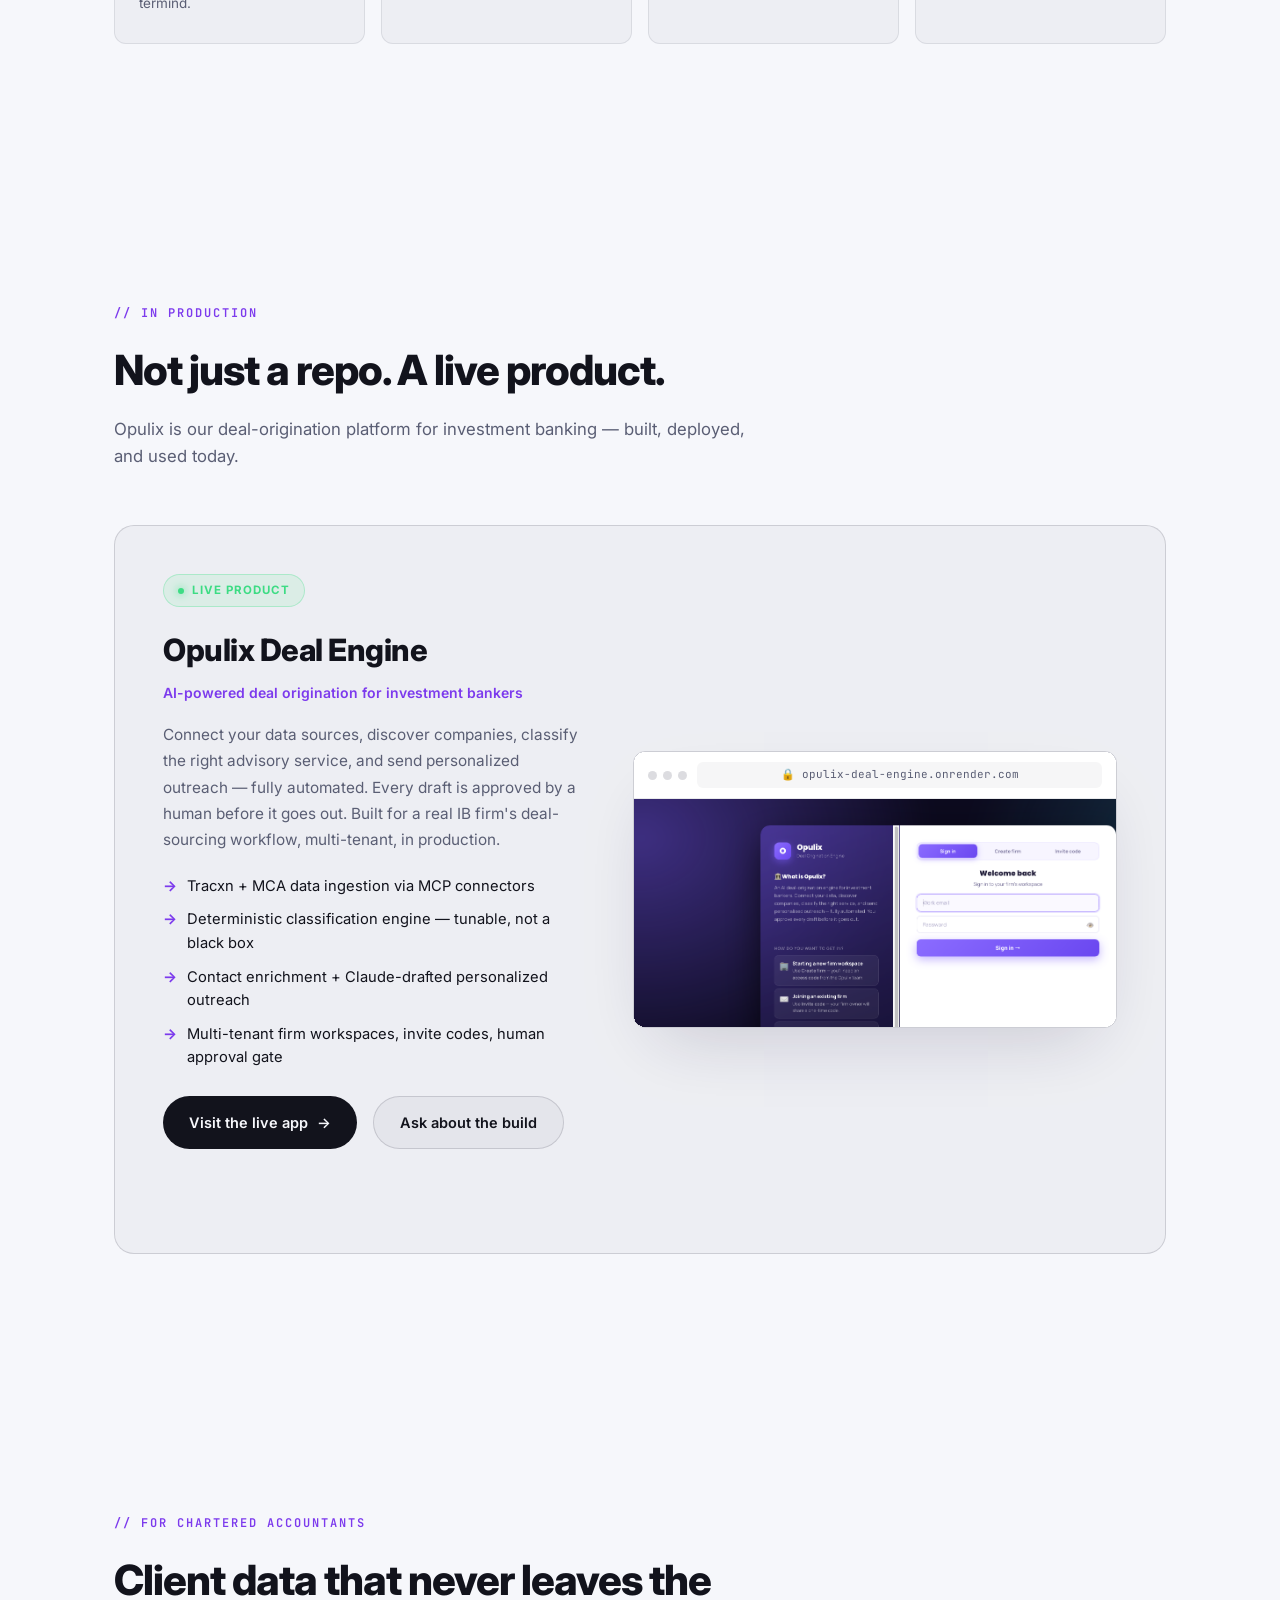
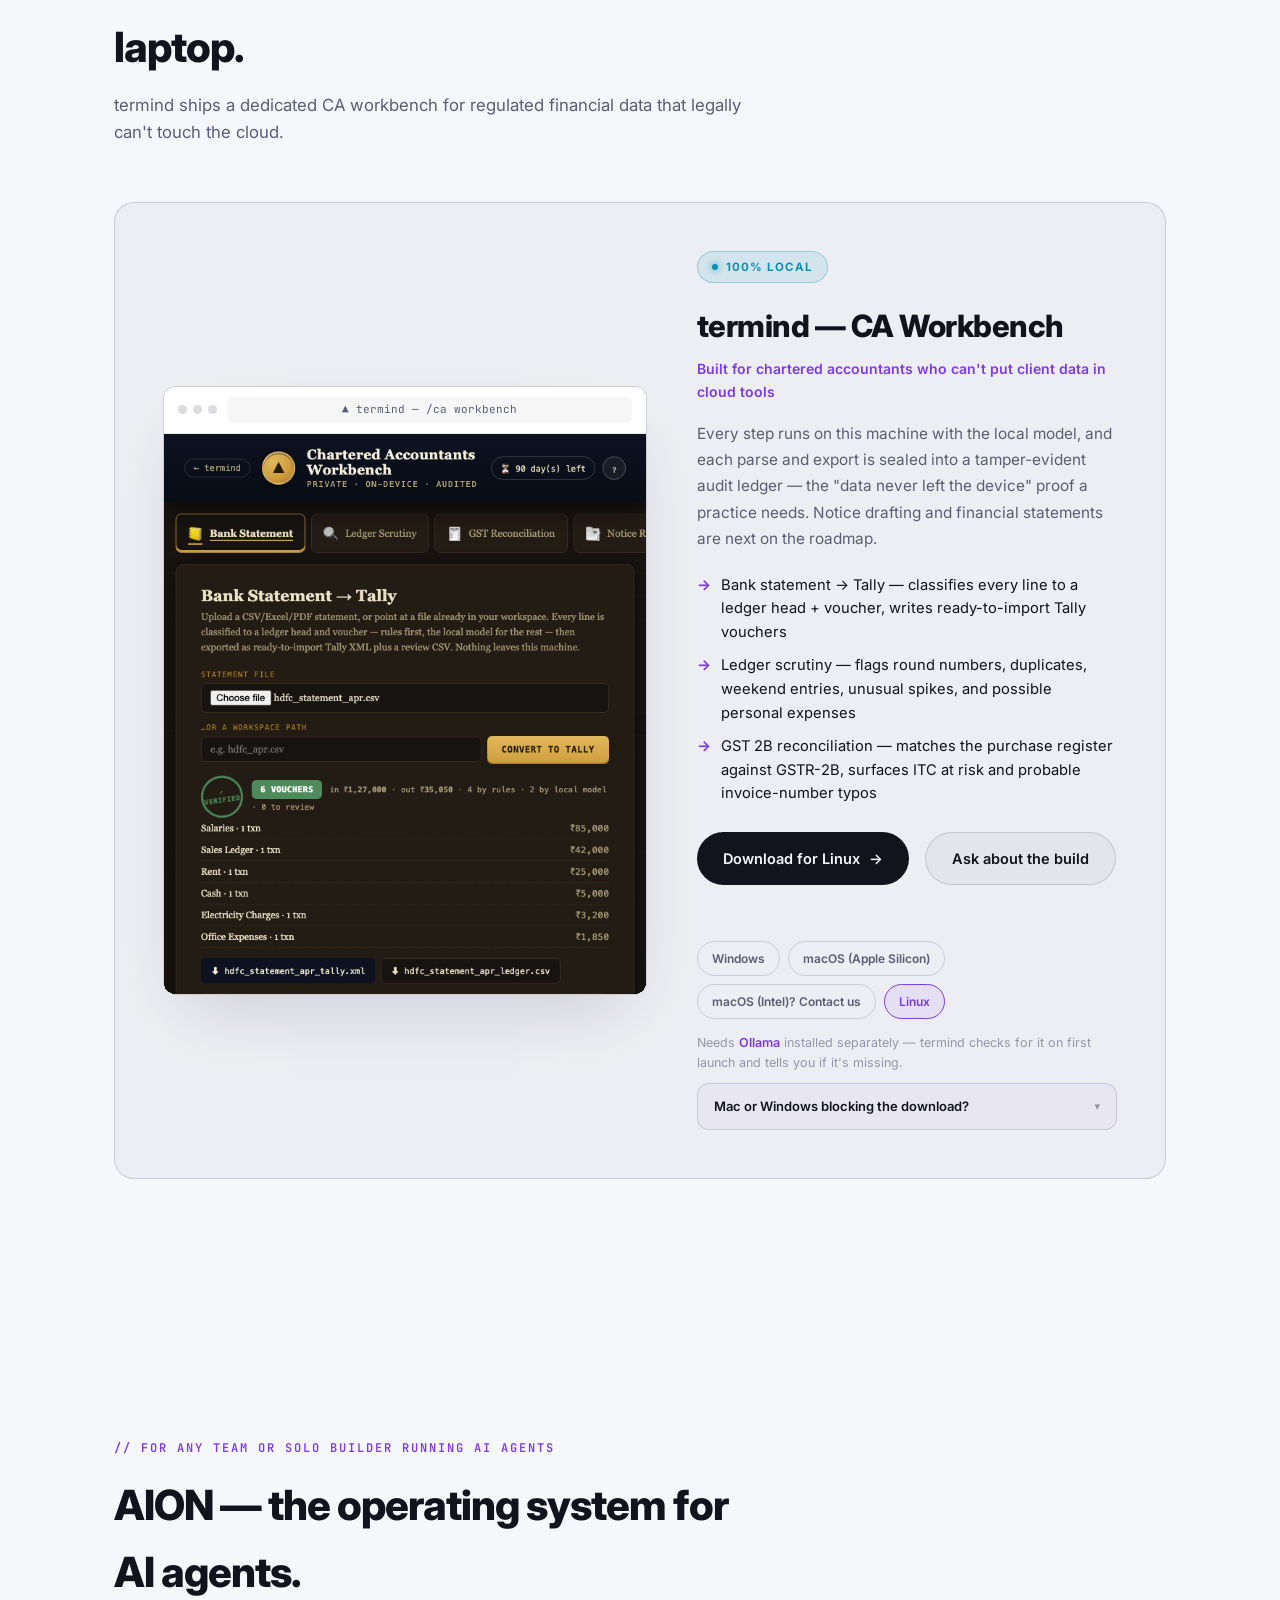
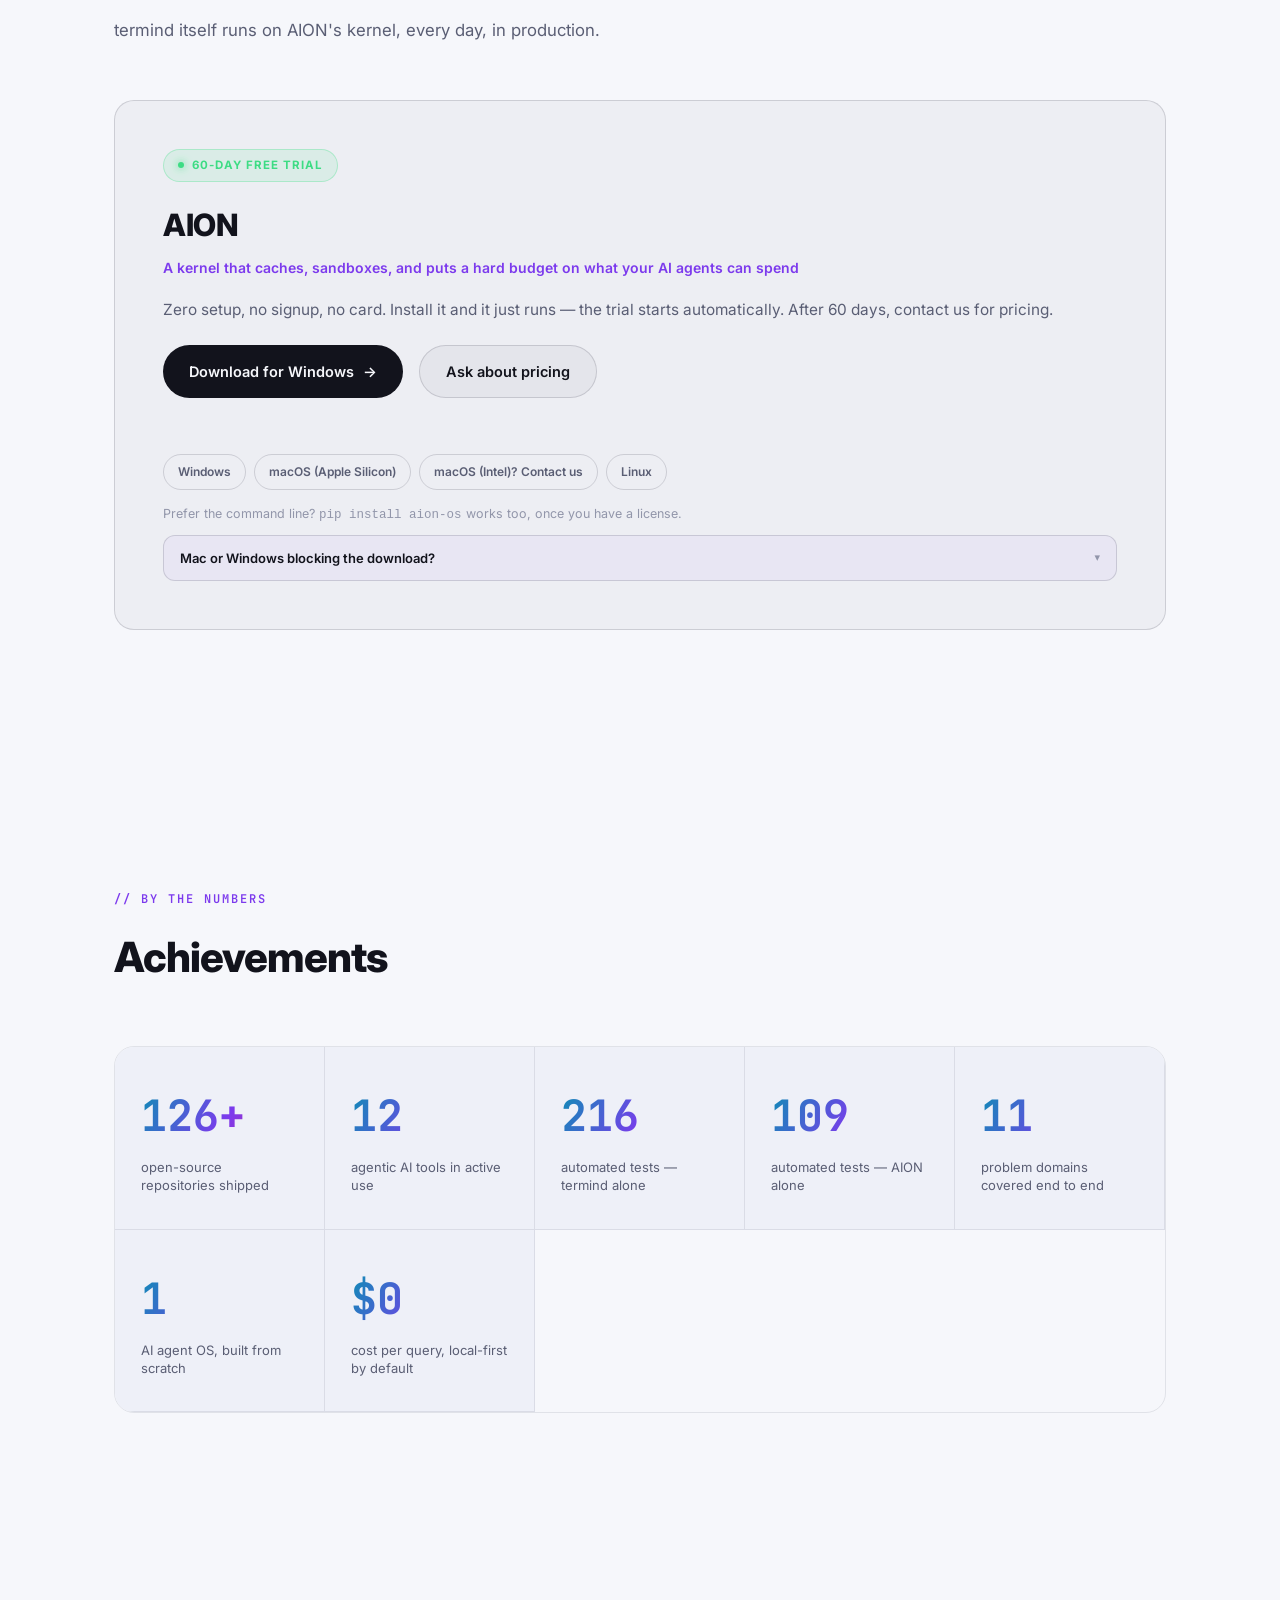
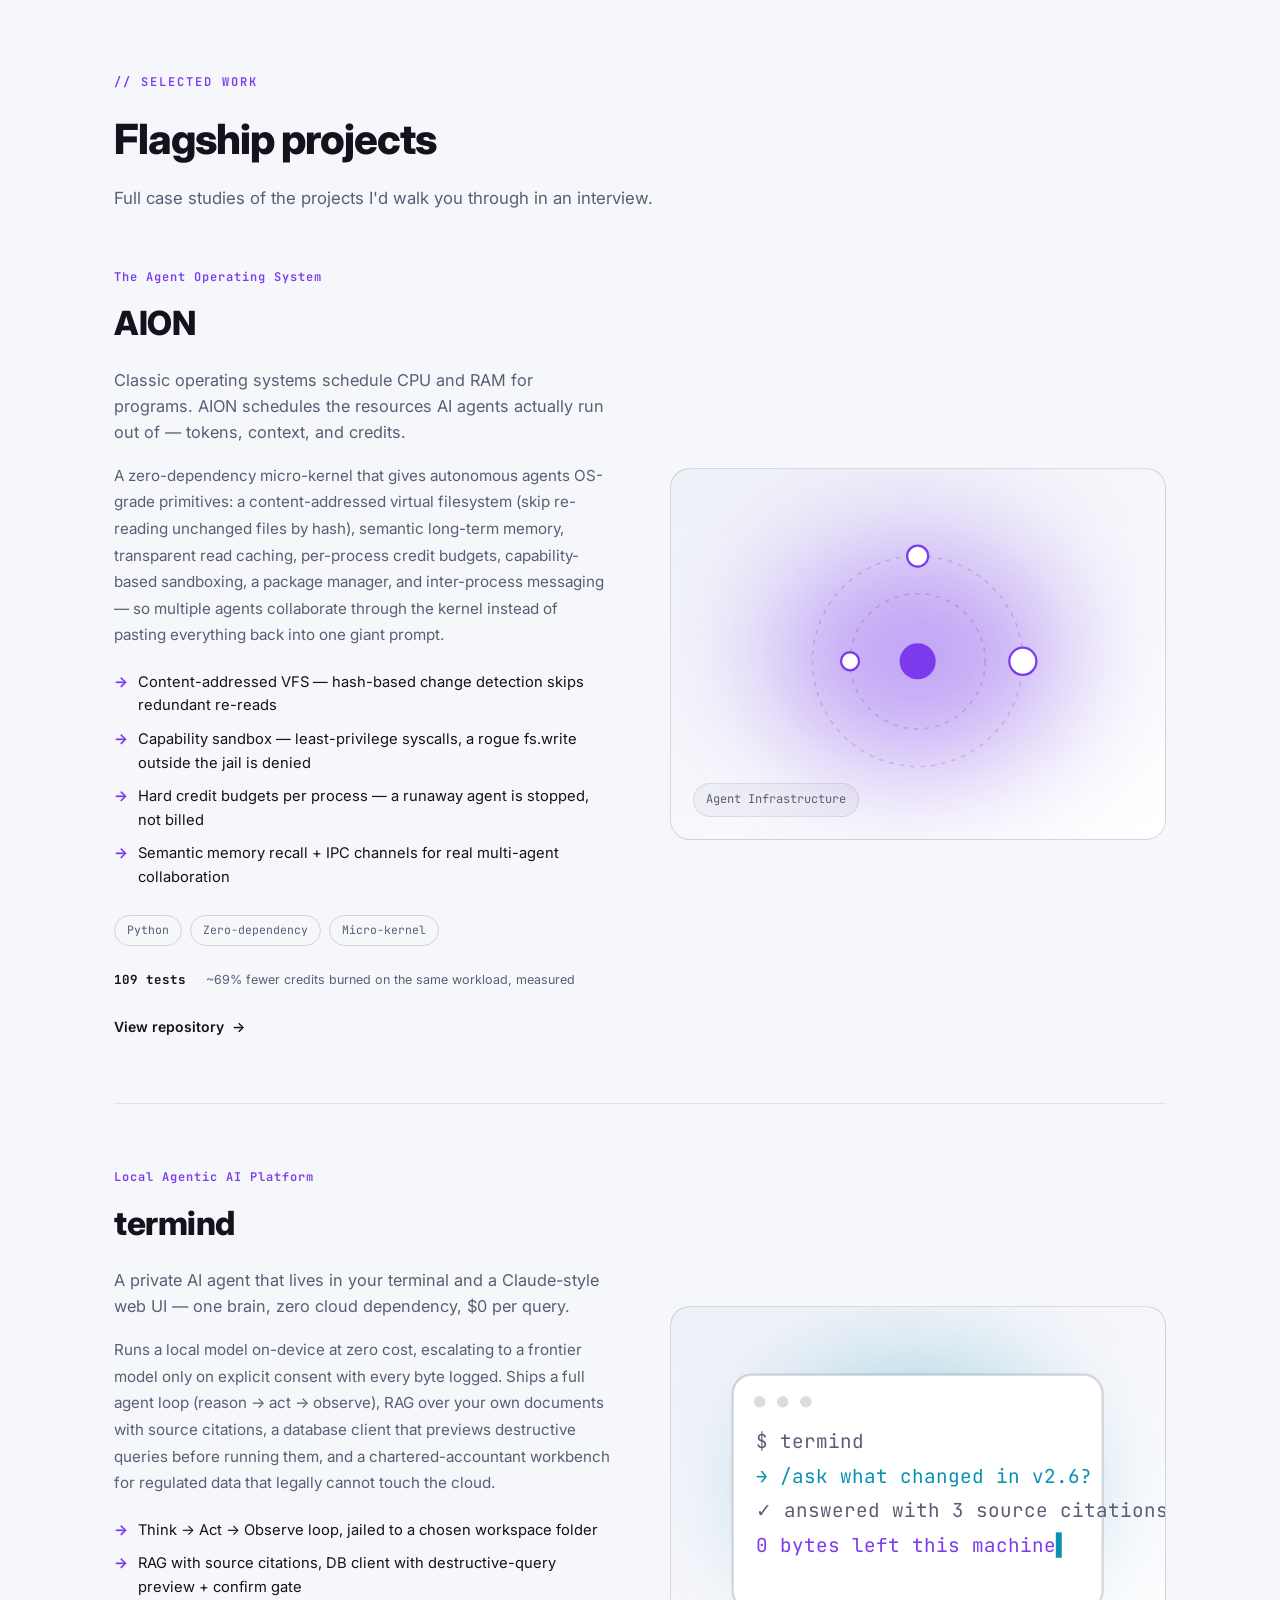
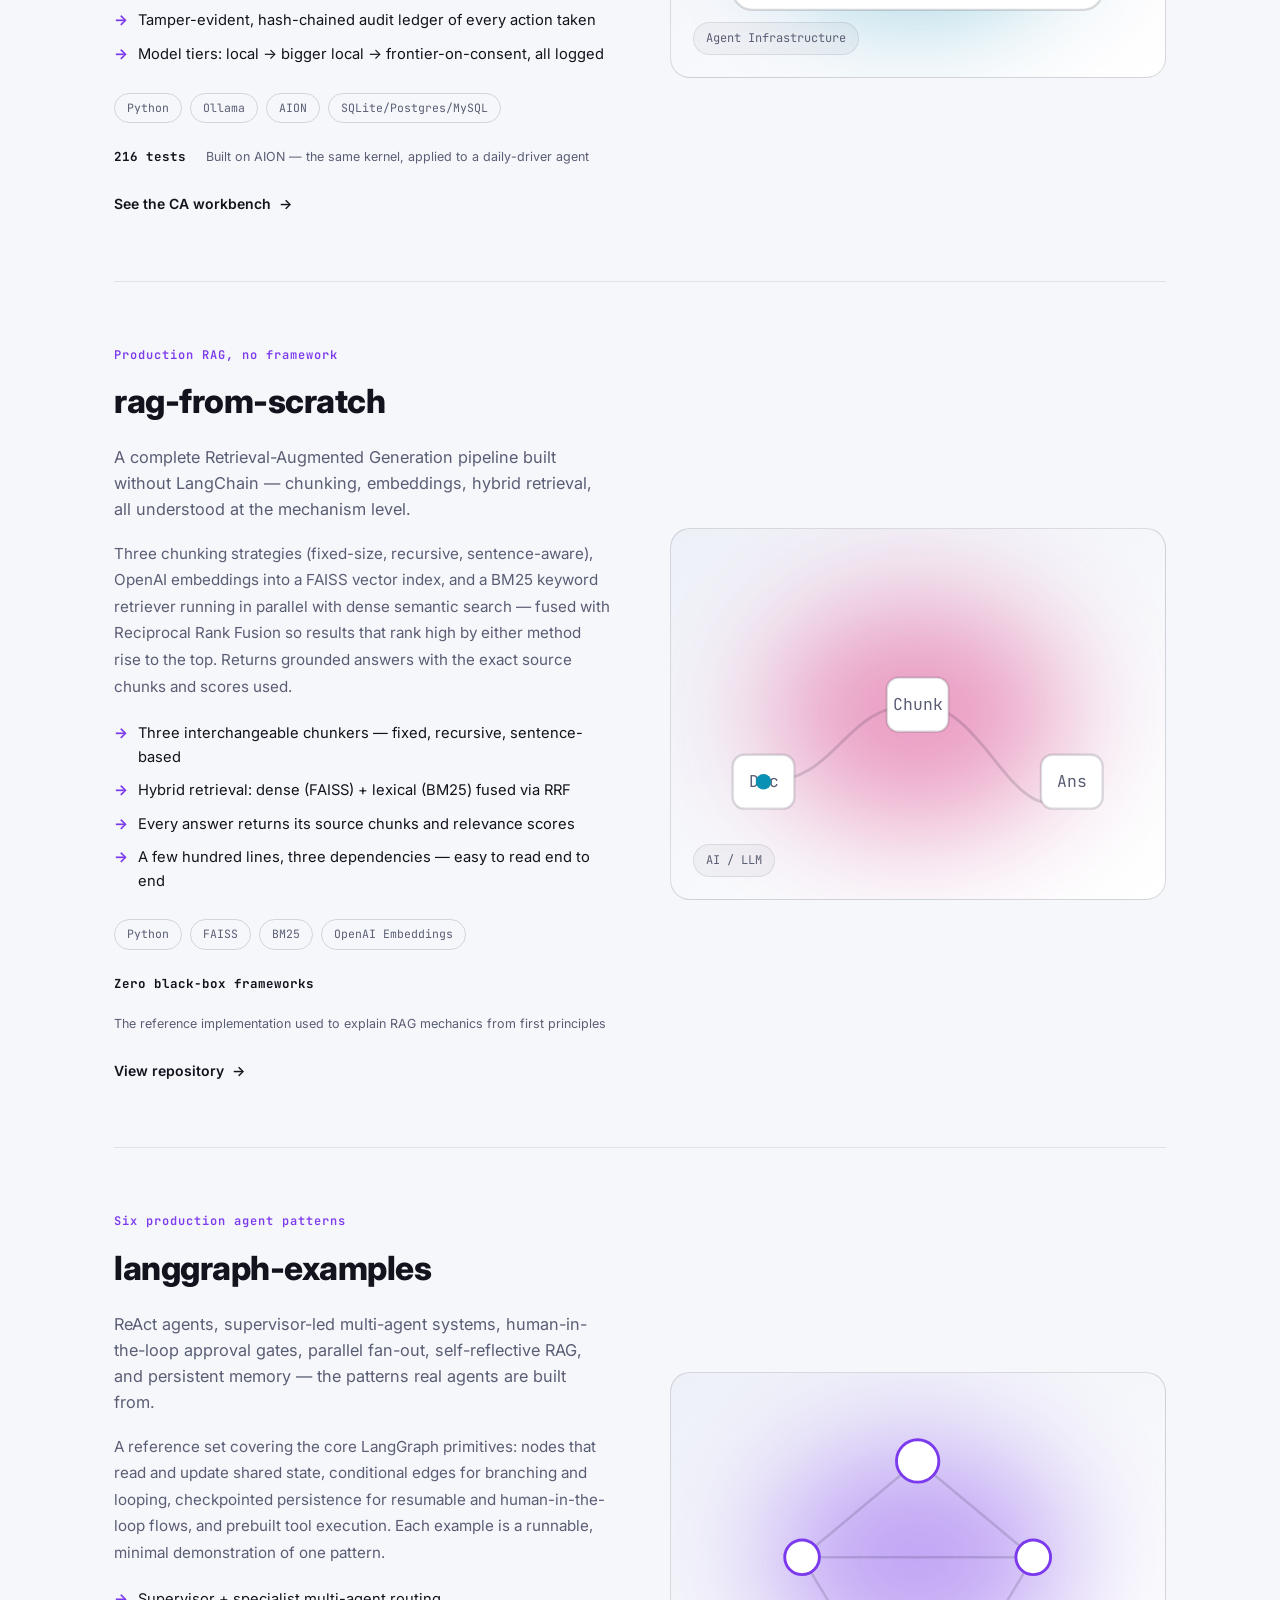
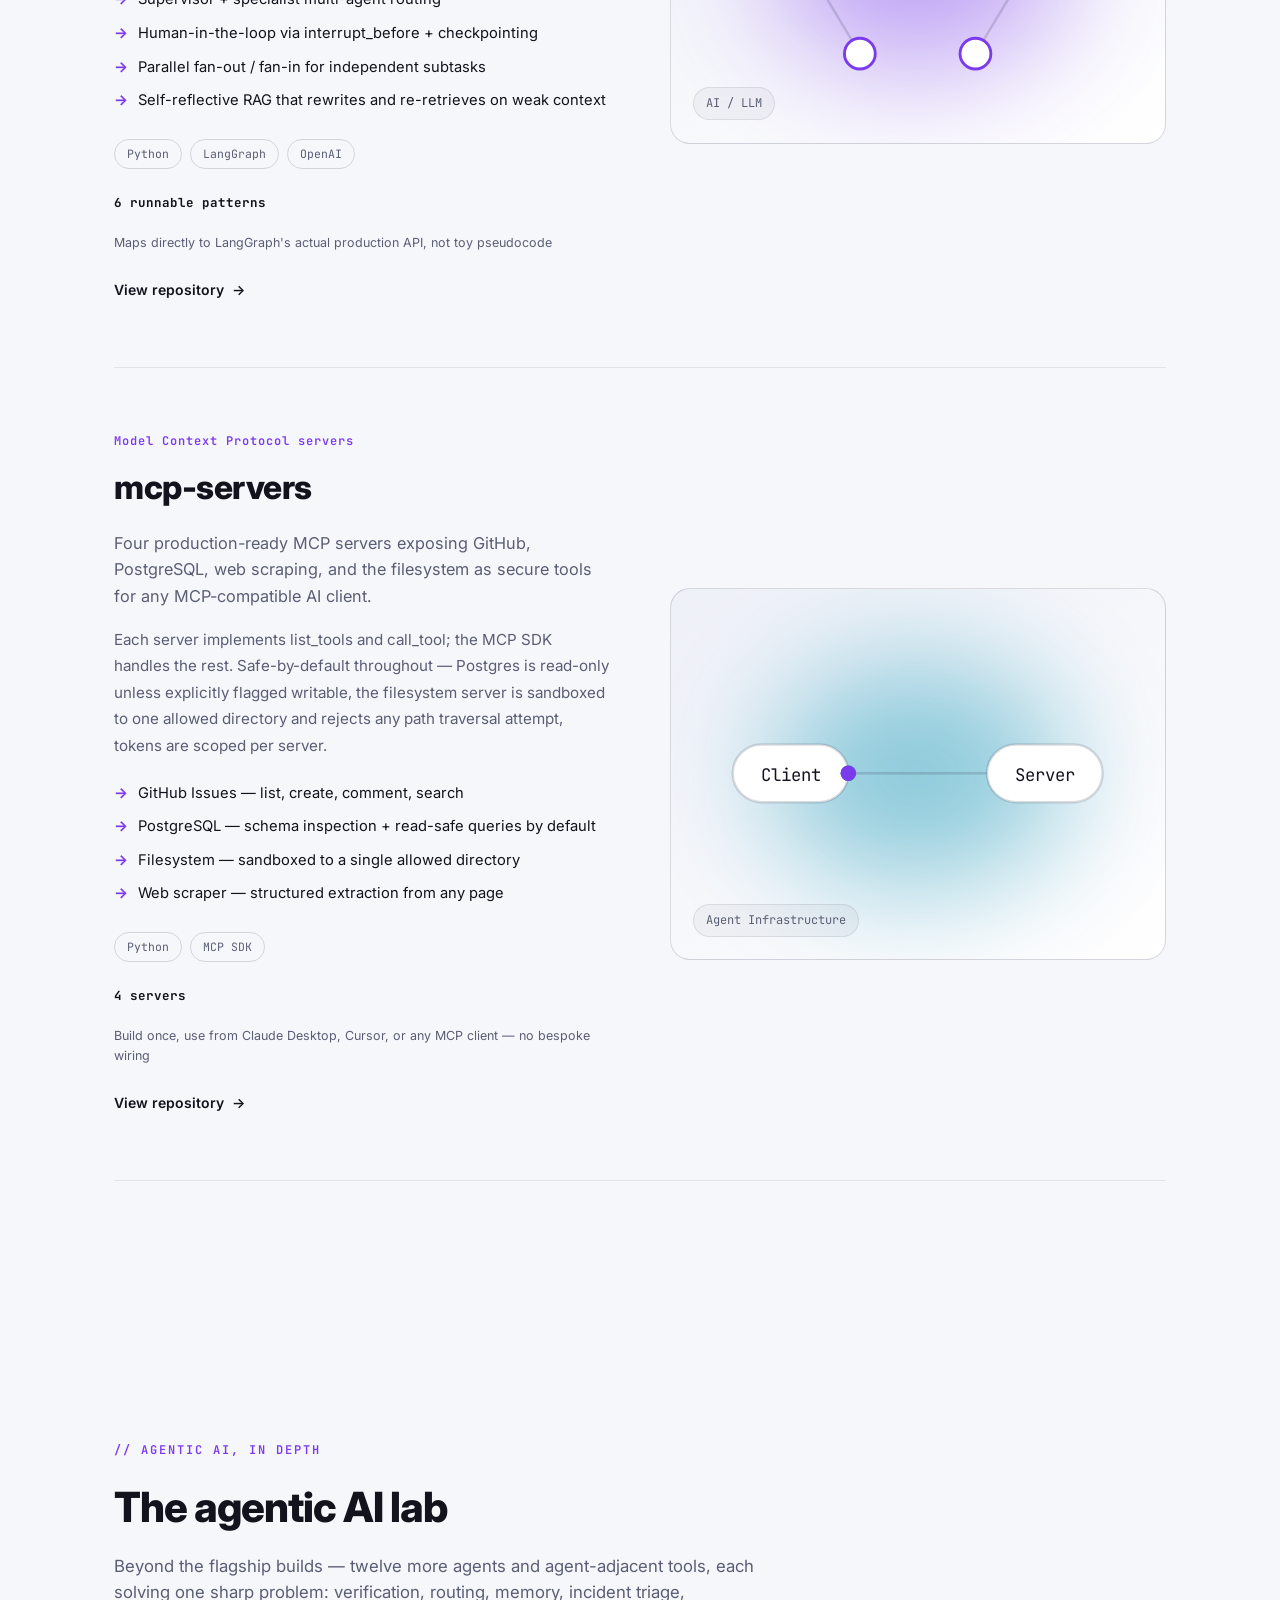
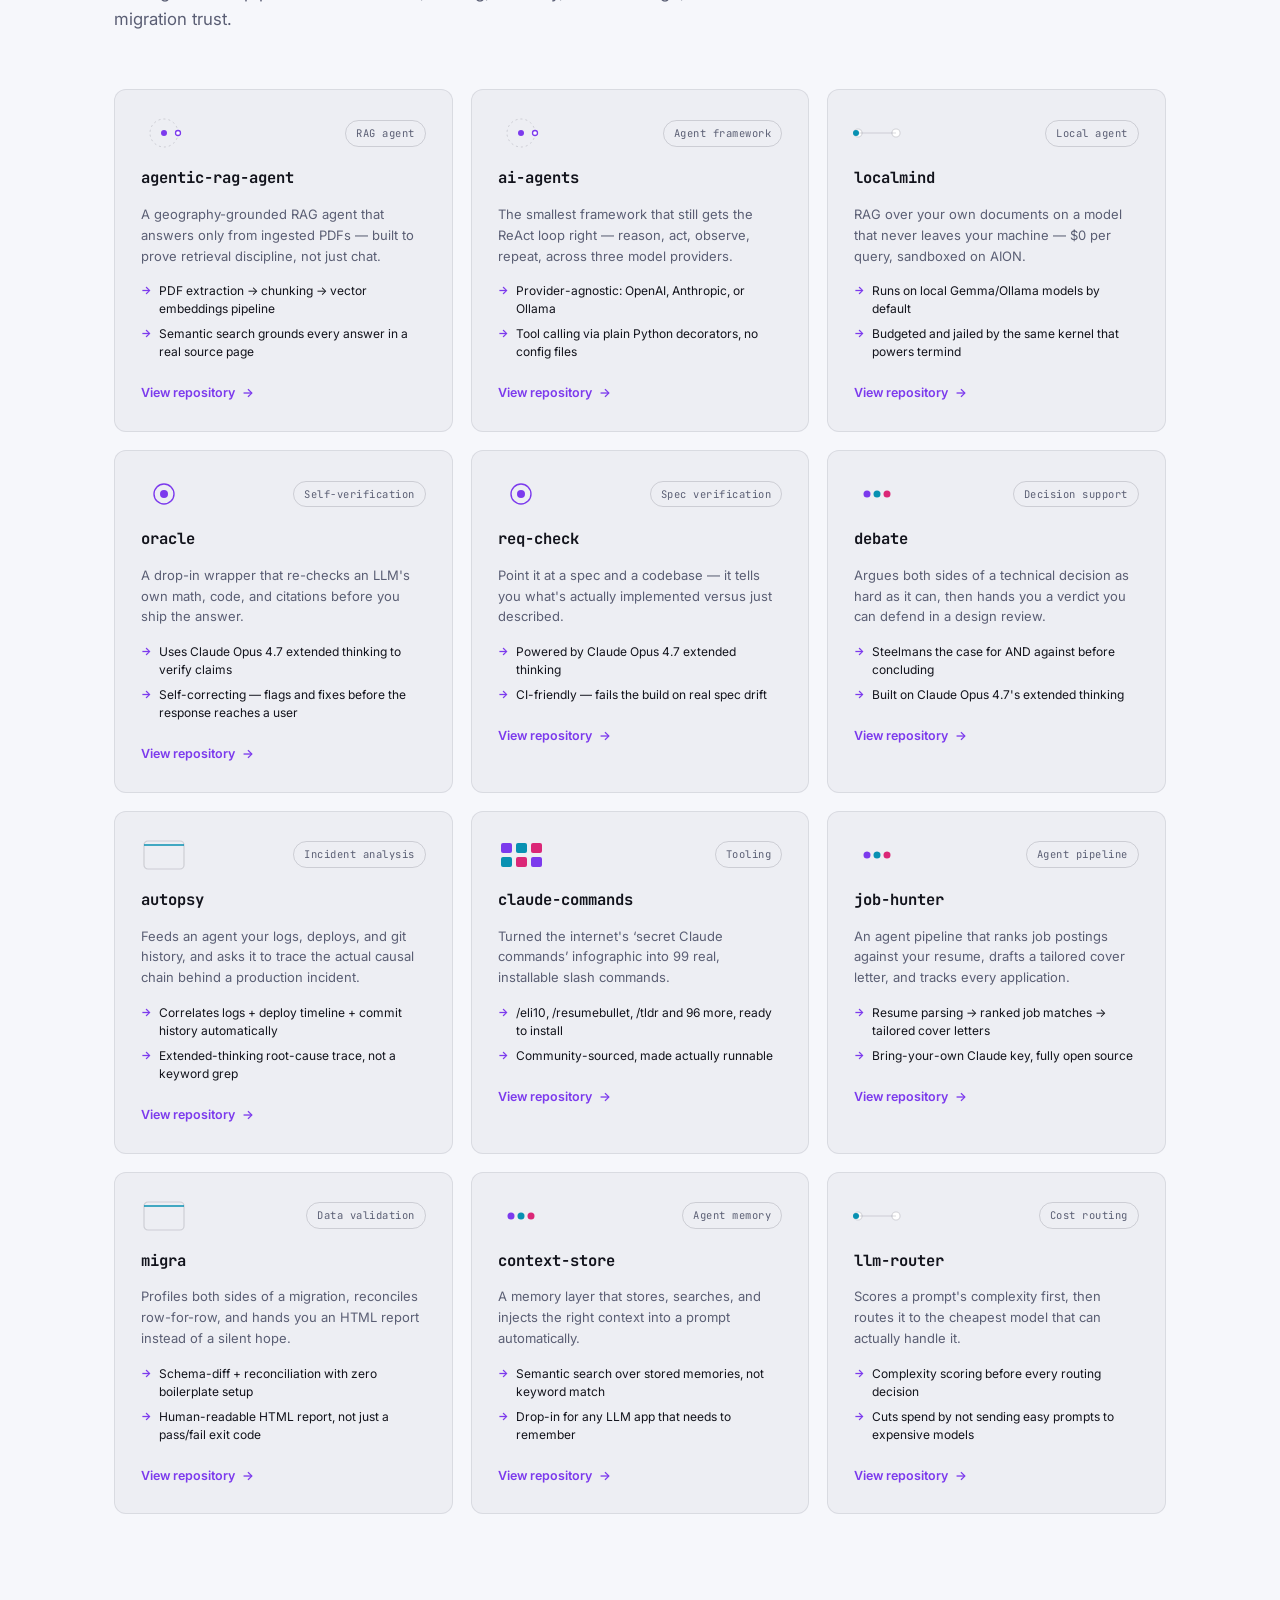
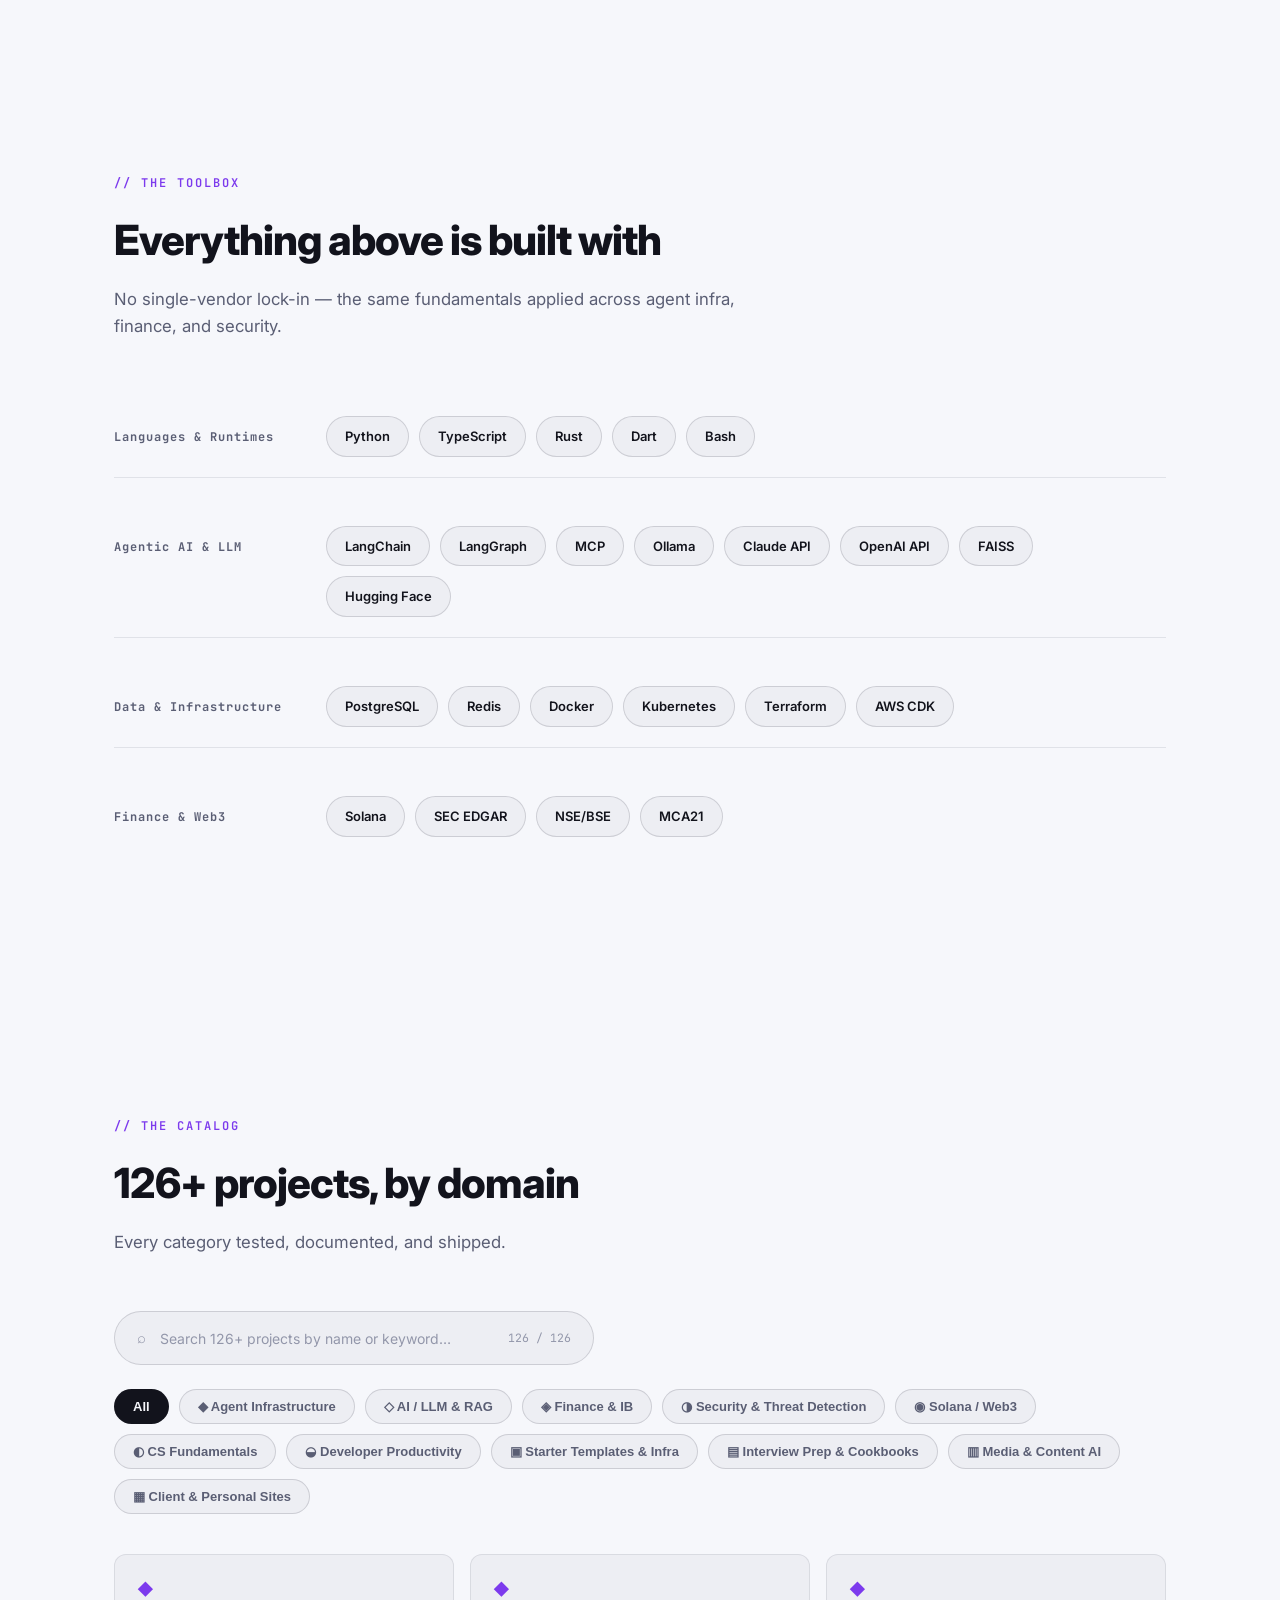
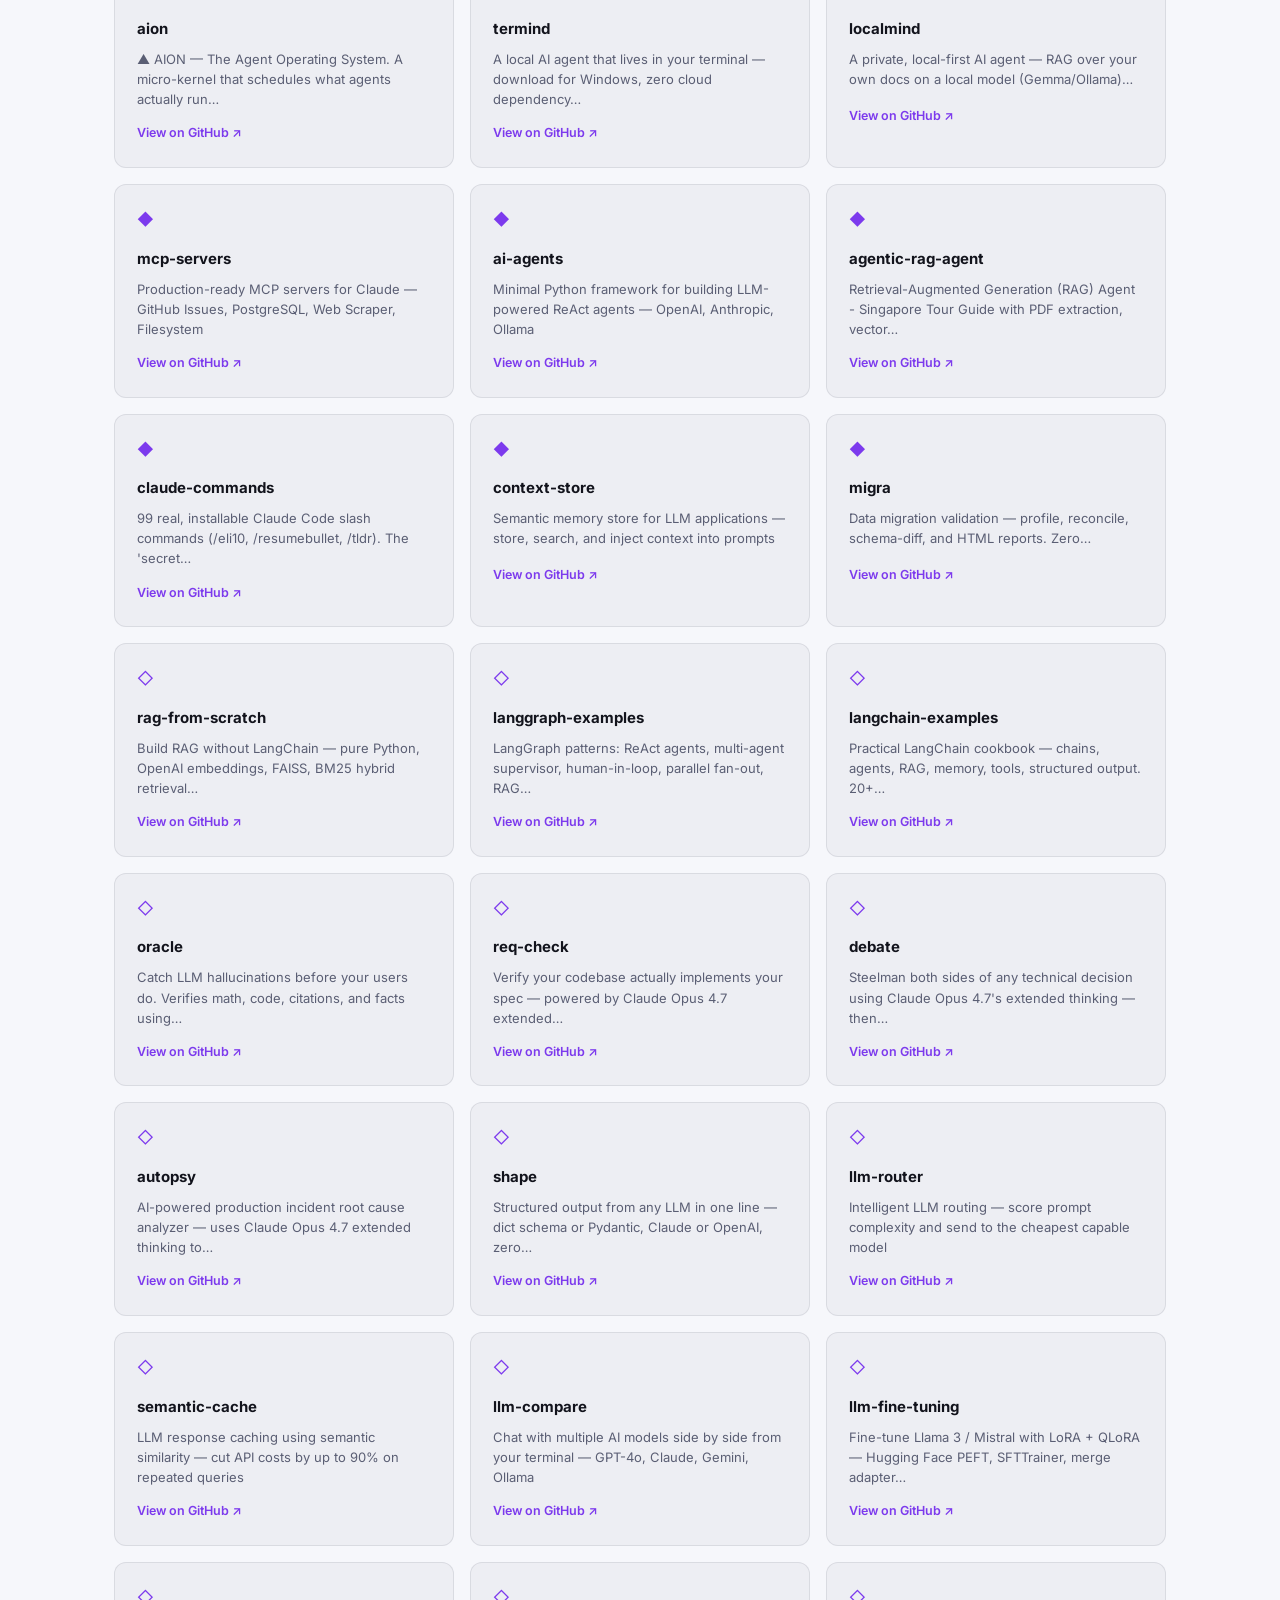
==== commit 38c07837: "feat: AION download section — Windows/macOS(arm64)/Linux binaries Adds a #aion section (nav-linked f" ====
--- a/index.html
+++ b/index.html
@@ -66,6 +66,7 @@
       <a href="#services" data-nav>What We Build</a>
       <a href="#opulix" data-nav>Opulix</a>
       <a href="#termind-ca" data-nav>termind</a>
+      <a href="#aion" data-nav>AION</a>
       <a href="#flagship" data-nav>Work</a>
       <a href="#agentic-lab" data-nav>Agentic AI</a>
       <a href="#projects" data-nav>Projects</a>
@@ -81,6 +82,7 @@
     <a href="#services" data-nav>What We Build</a>
     <a href="#opulix" data-nav>Opulix</a>
     <a href="#termind-ca" data-nav>termind</a>
+    <a href="#aion" data-nav>AION</a>
     <a href="#flagship" data-nav>Work</a>
     <a href="#agentic-lab" data-nav>Agentic AI</a>
     <a href="#stack" data-nav>Tech Stack</a>
@@ -216,6 +218,42 @@
       </div>
     </section>
 
+    <!-- ================= AION DOWNLOAD ================= -->
+    <section id="aion" class="section">
+      <div class="section-head reveal">
+        <span class="eyebrow">// FOR ANY TEAM OR SOLO BUILDER RUNNING AI AGENTS</span>
+        <h2>AION — the operating system for AI agents.</h2>
+        <p>termind itself runs on AION's kernel, every day, in production.</p>
+      </div>
+      <div class="feature-card reveal" style="grid-template-columns:1fr;">
+        <div class="opulix-copy">
+          <span class="live-badge"><span class="dot"></span>60-DAY FREE TRIAL</span>
+          <h3 class="feature-name">AION</h3>
+          <p class="feature-tag">A kernel that caches, sandboxes, and puts a hard budget on what your AI agents can spend</p>
+          <p class="feature-desc">Zero setup, no signup, no card. Install it and it just runs — the trial starts automatically. After 60 days, contact us for pricing.</p>
+          <div class="hero-cta">
+            <a href="downloads/aion.exe" download class="btn btn-primary magnetic">Download for Windows <span class="arrow">→</span></a>
+            <a href="#contact" data-nav class="btn btn-ghost magnetic">Ask about pricing</a>
+          </div>
+          <div class="dl-platforms">
+            <a href="downloads/aion.exe" download data-platform="windows">Windows</a>
+            <a href="downloads/aion-macos-arm64" download data-platform="mac-arm">macOS (Apple Silicon)</a>
+            <a href="#contact" data-nav data-platform="mac-intel" title="Not packaged yet — reach out and we'll sort you out">macOS (Intel)? Contact us</a>
+            <a href="downloads/aion-linux" download data-platform="linux">Linux</a>
+          </div>
+          <p class="dl-note">Prefer the command line? <code>pip install aion-os</code> works too, once you have a license.</p>
+          <details class="dl-security">
+            <summary>Mac or Windows blocking the download? <span class="chev">▾</span></summary>
+            <div class="dl-security-body">
+              <p><strong>macOS — "Apple could not verify... is free of malware":</strong> the app isn't notarized by Apple yet, so Gatekeeper blocks it by default. Fix it in <strong>System Settings → Privacy &amp; Security</strong> — scroll to the blocked-app notice and click <strong>Open Anyway</strong>, then confirm. Or in Terminal: <code>xattr -d com.apple.quarantine ~/Downloads/aion-macos-arm64 &amp;&amp; chmod +x ~/Downloads/aion-macos-arm64</code></p>
+              <p><strong>Windows — "Windows protected your PC":</strong> click <strong>More info</strong>, then <strong>Run anyway</strong>. Same reason — no code-signing certificate yet.</p>
+              <p>Nothing about the binary itself is hidden — it's built straight from source via CI and smoke-tested on the real target OS before being published.</p>
+            </div>
+          </details>
+        </div>
+      </div>
+    </section>
+
     <!-- ================= ACHIEVEMENTS ================= -->
     <section id="achievements" class="section">
       <div class="section-head reveal">
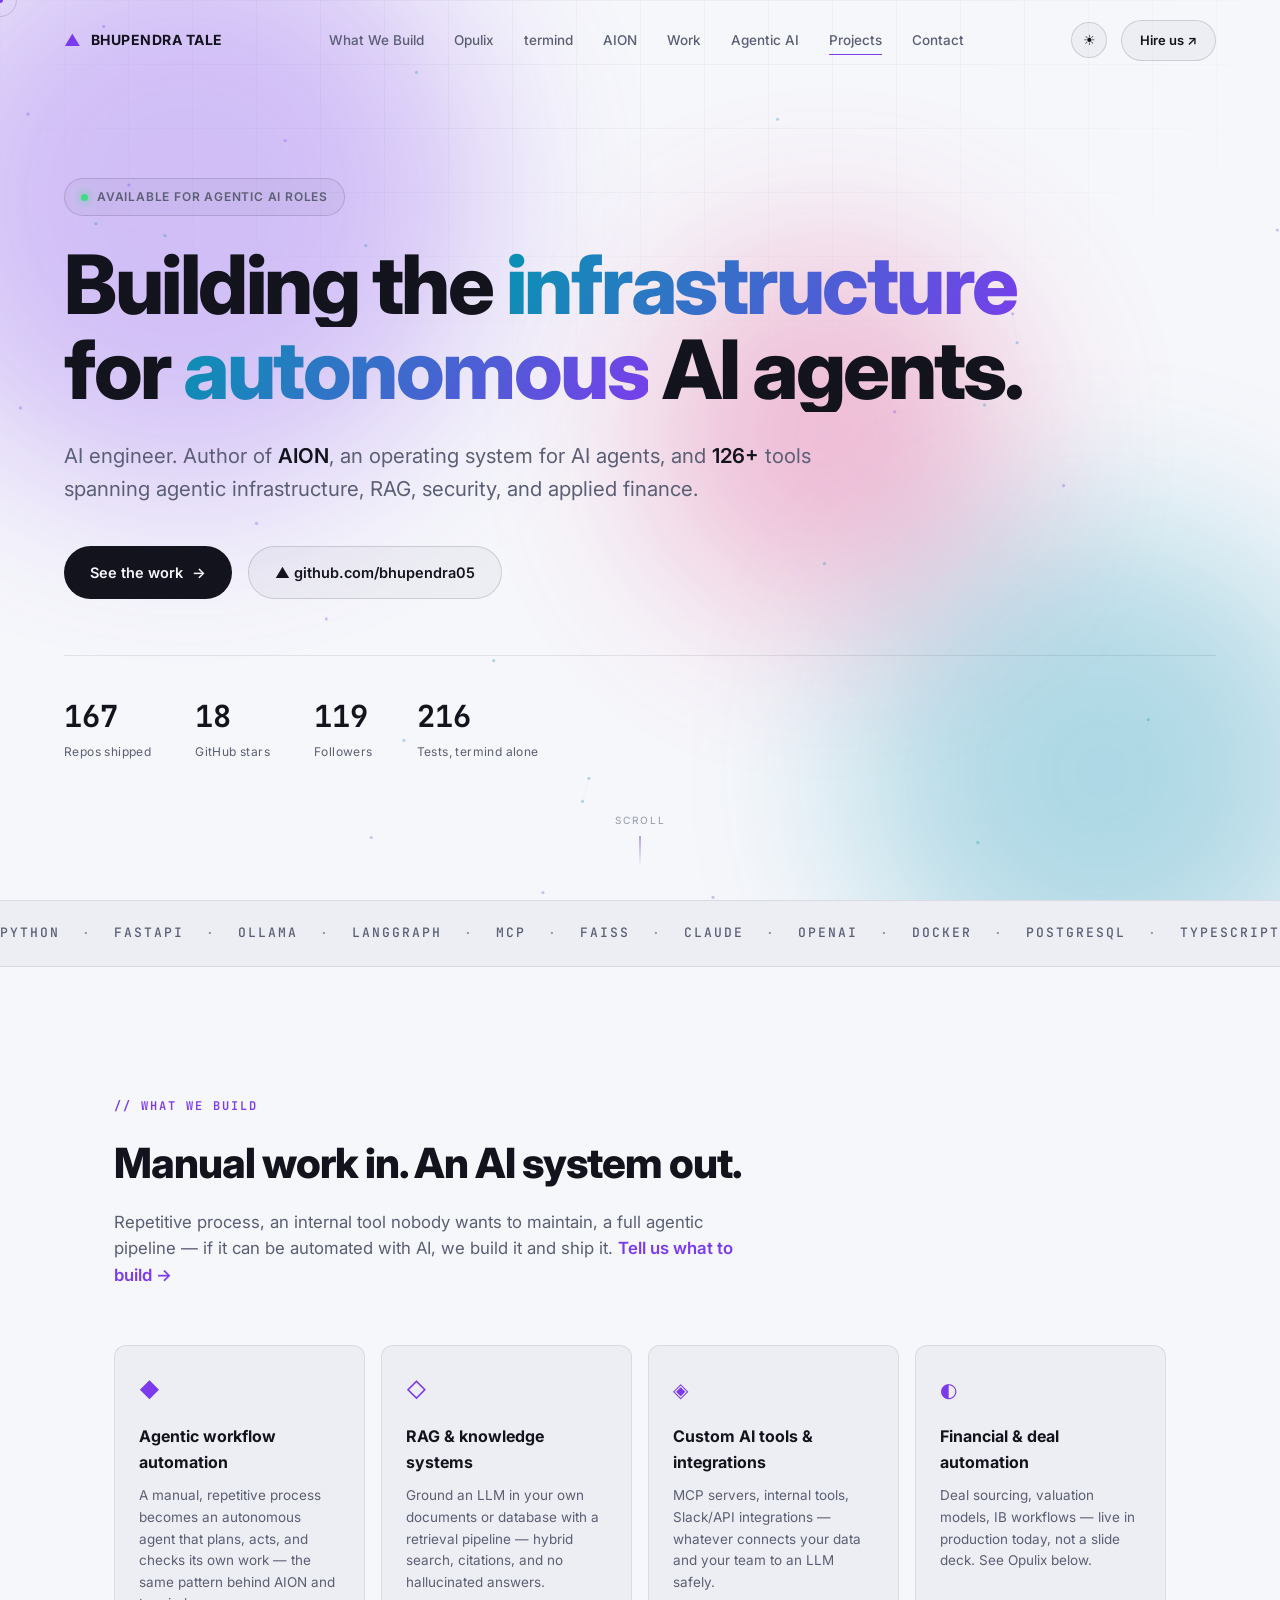
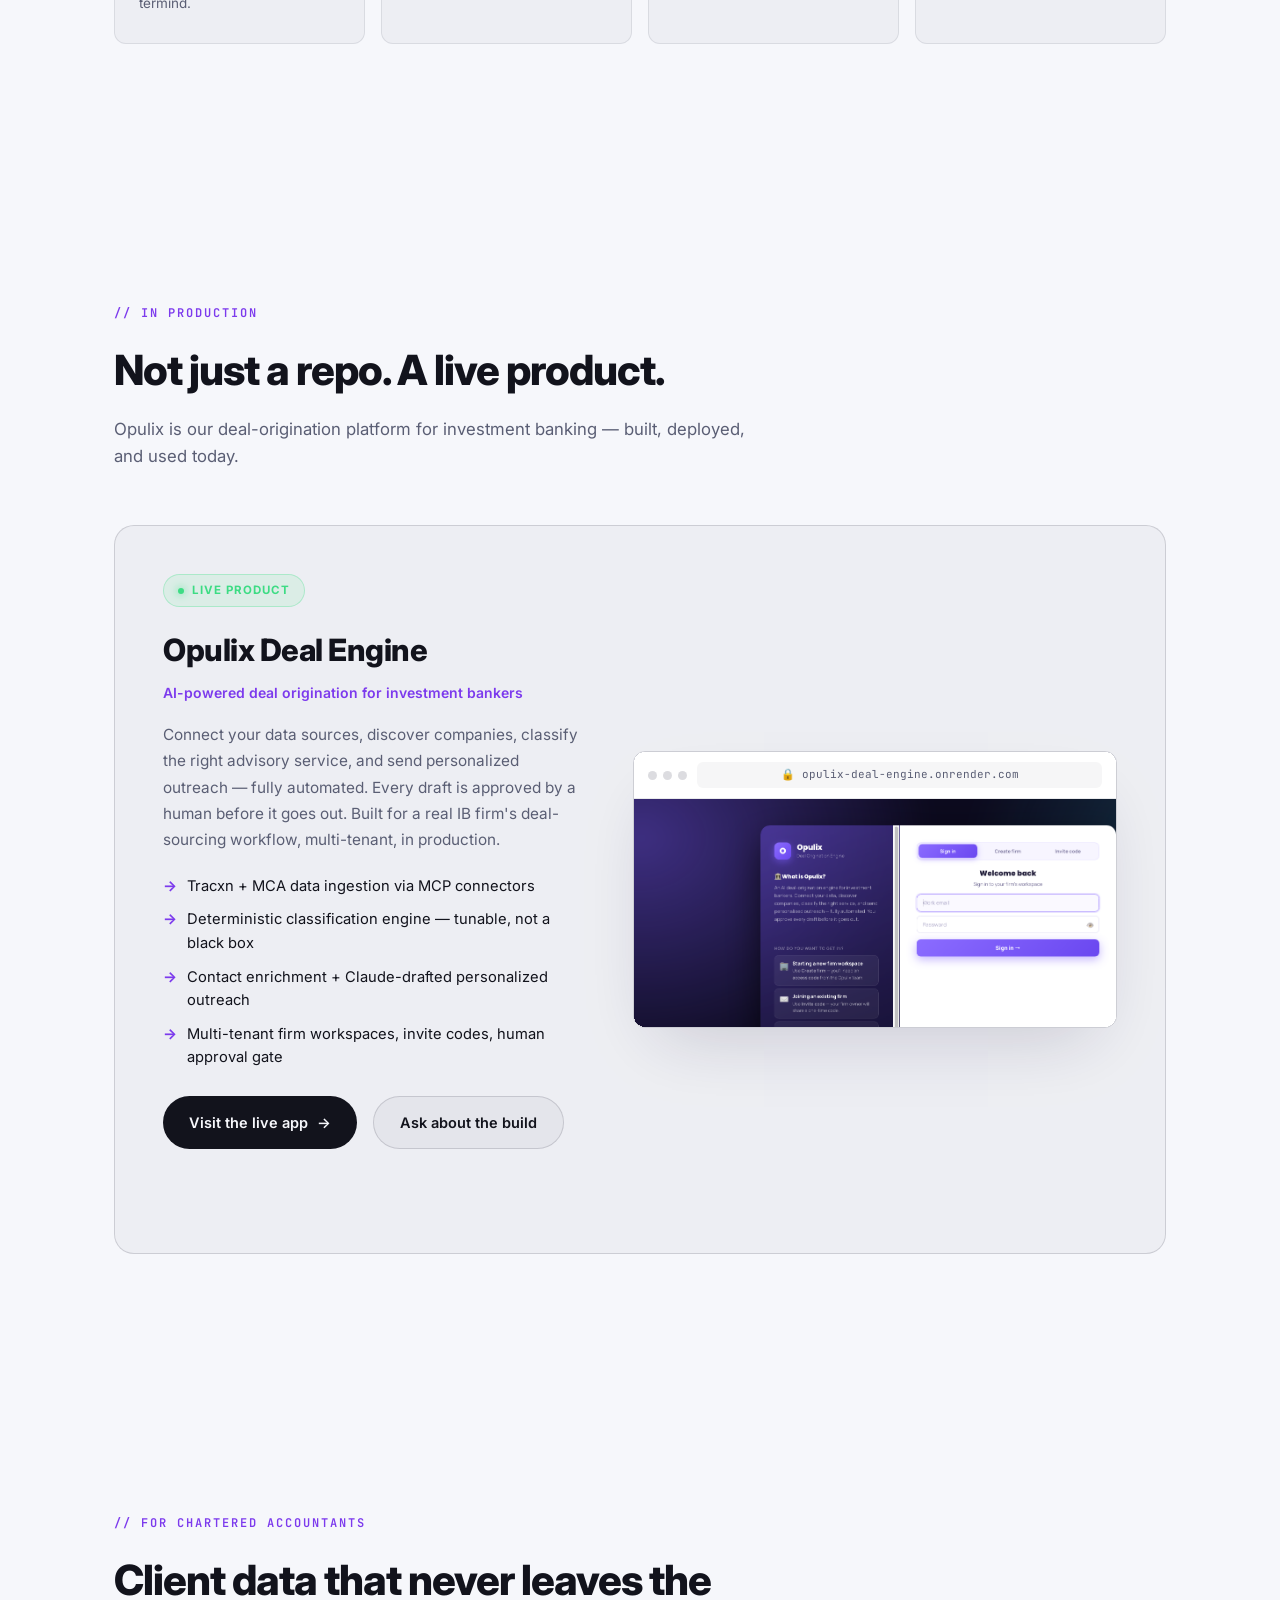
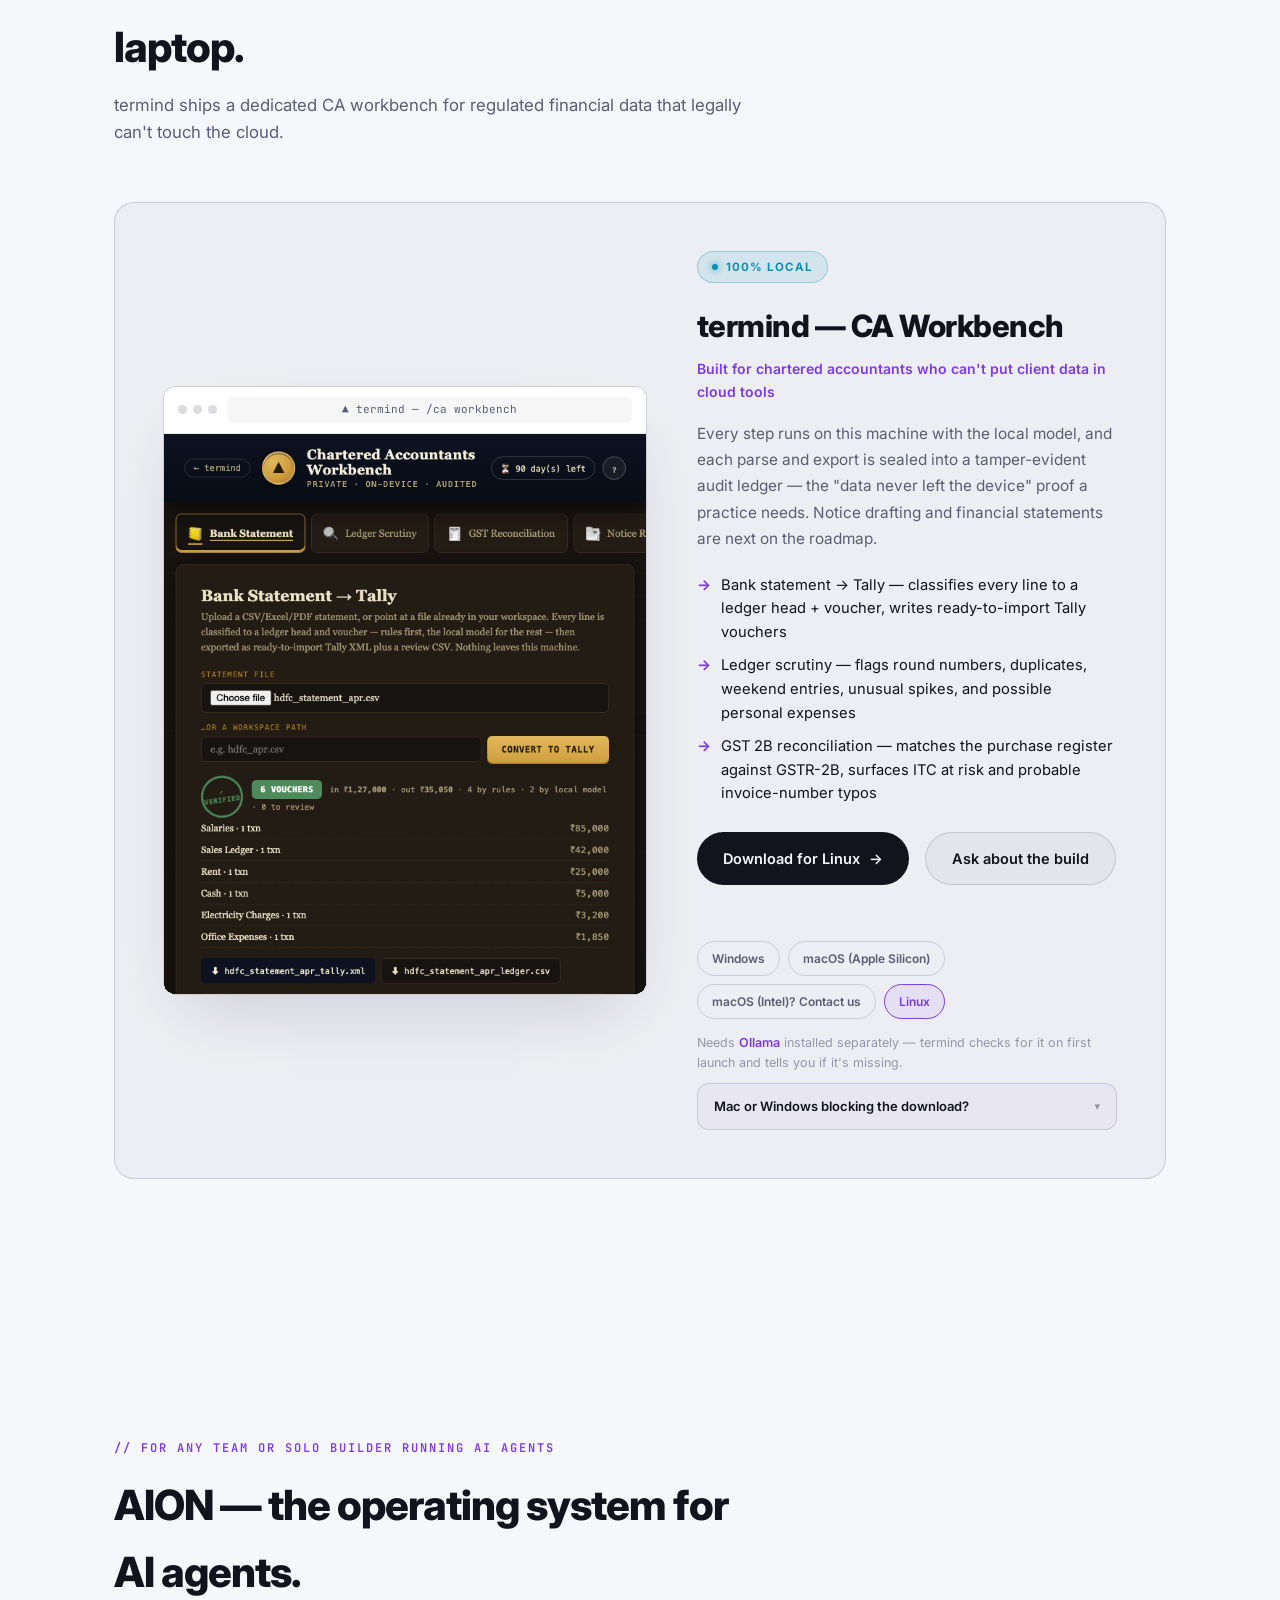
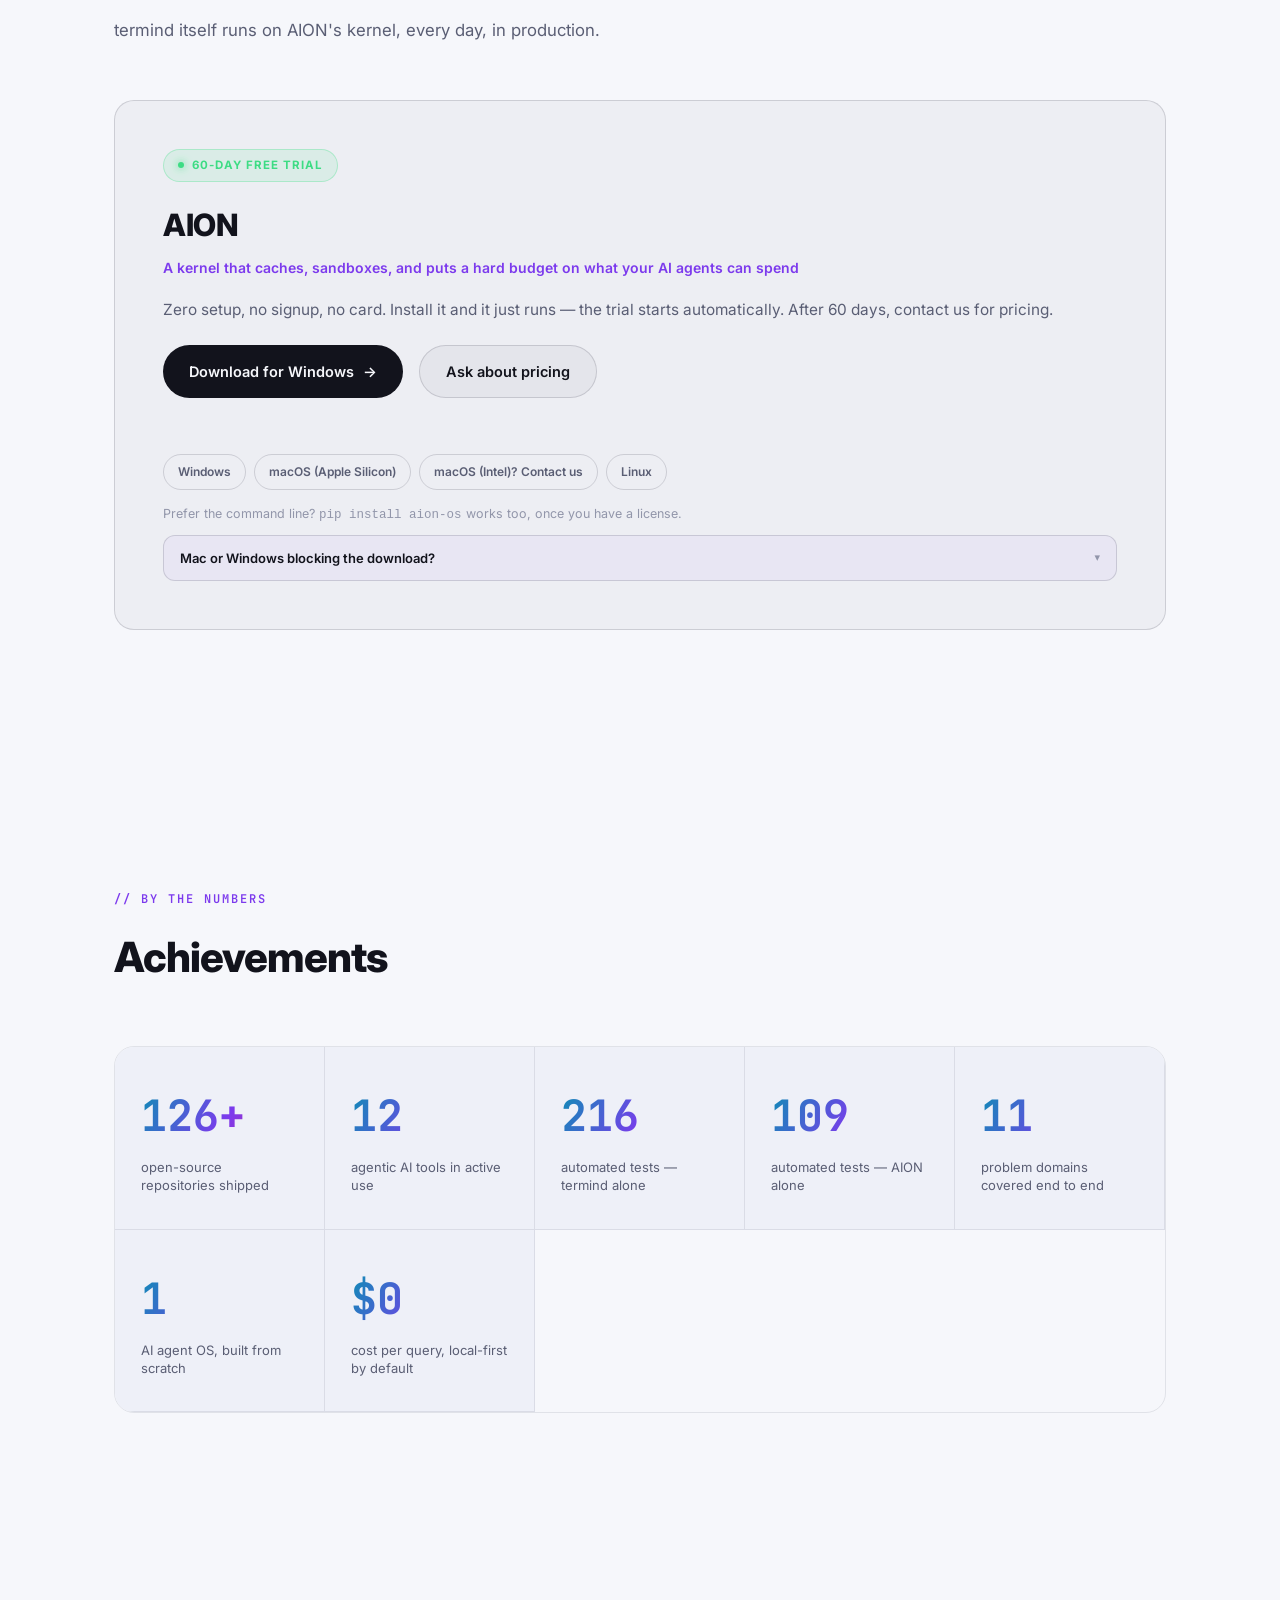
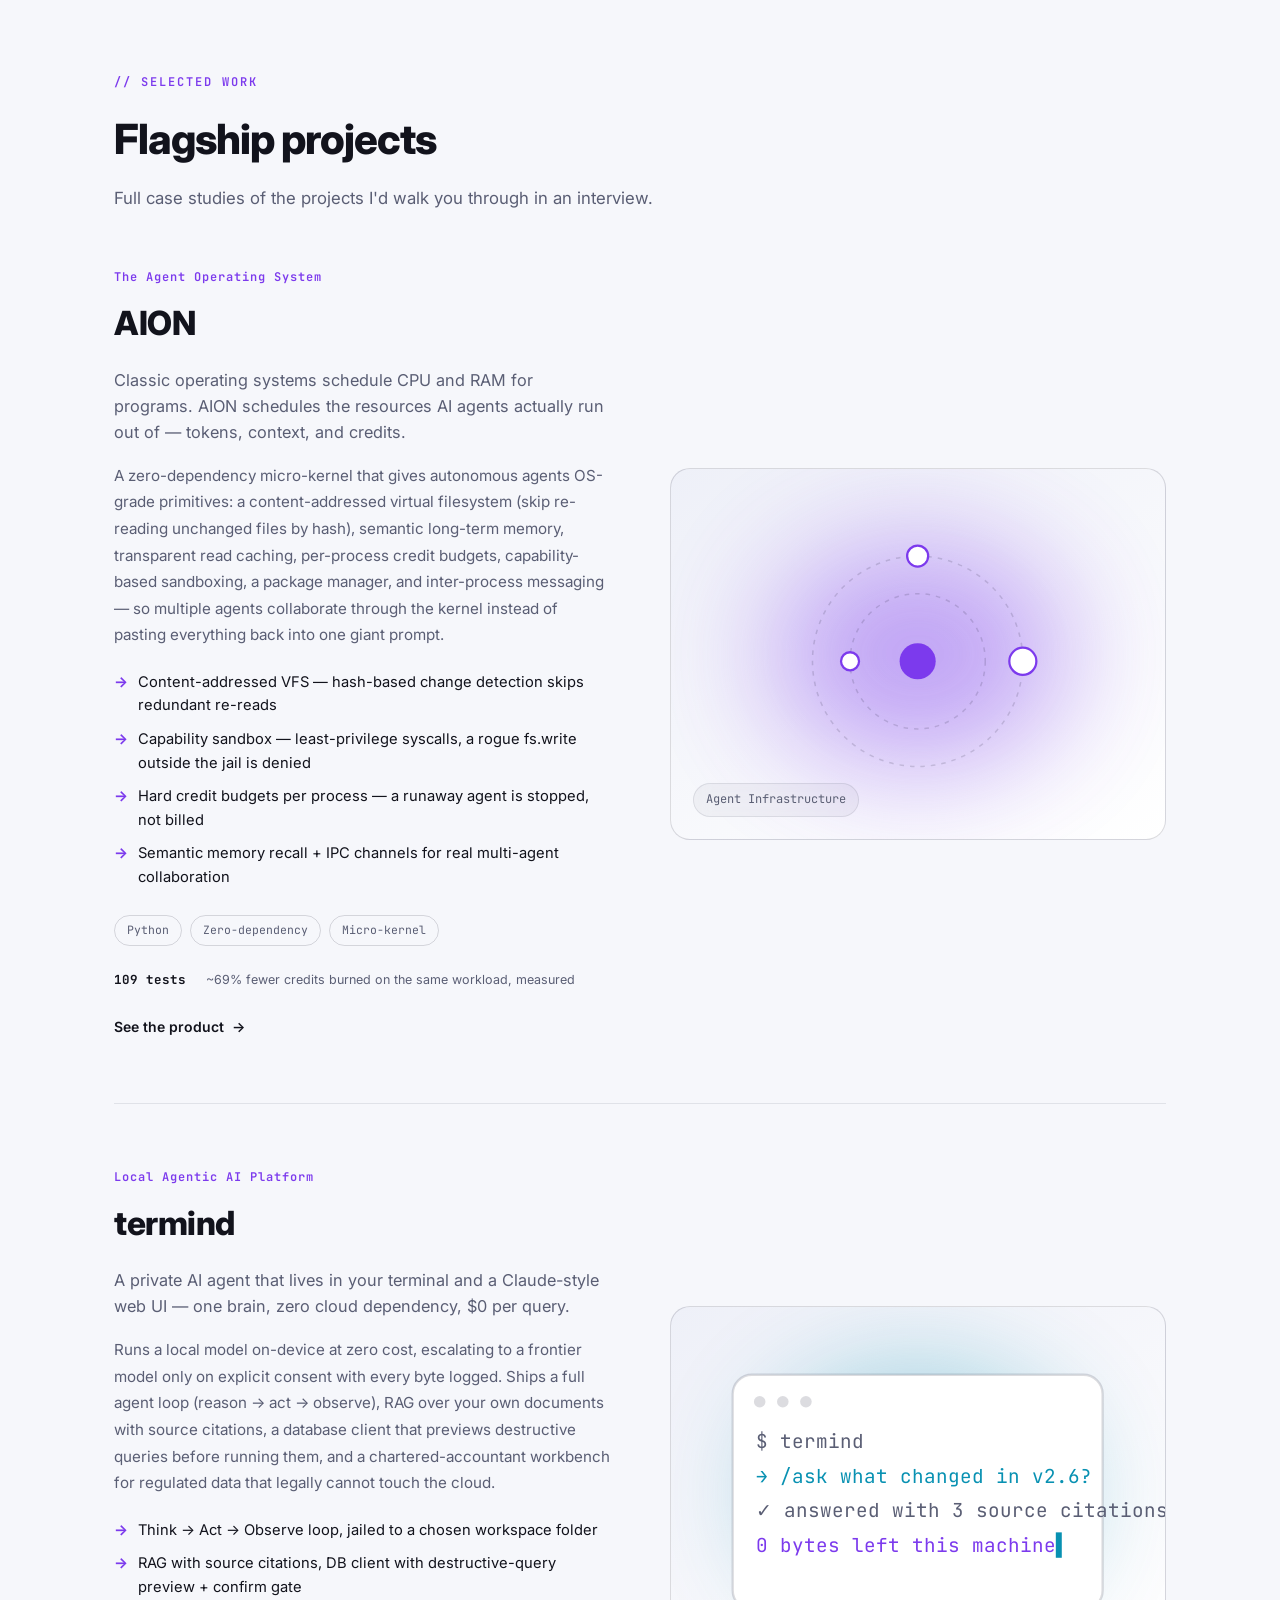
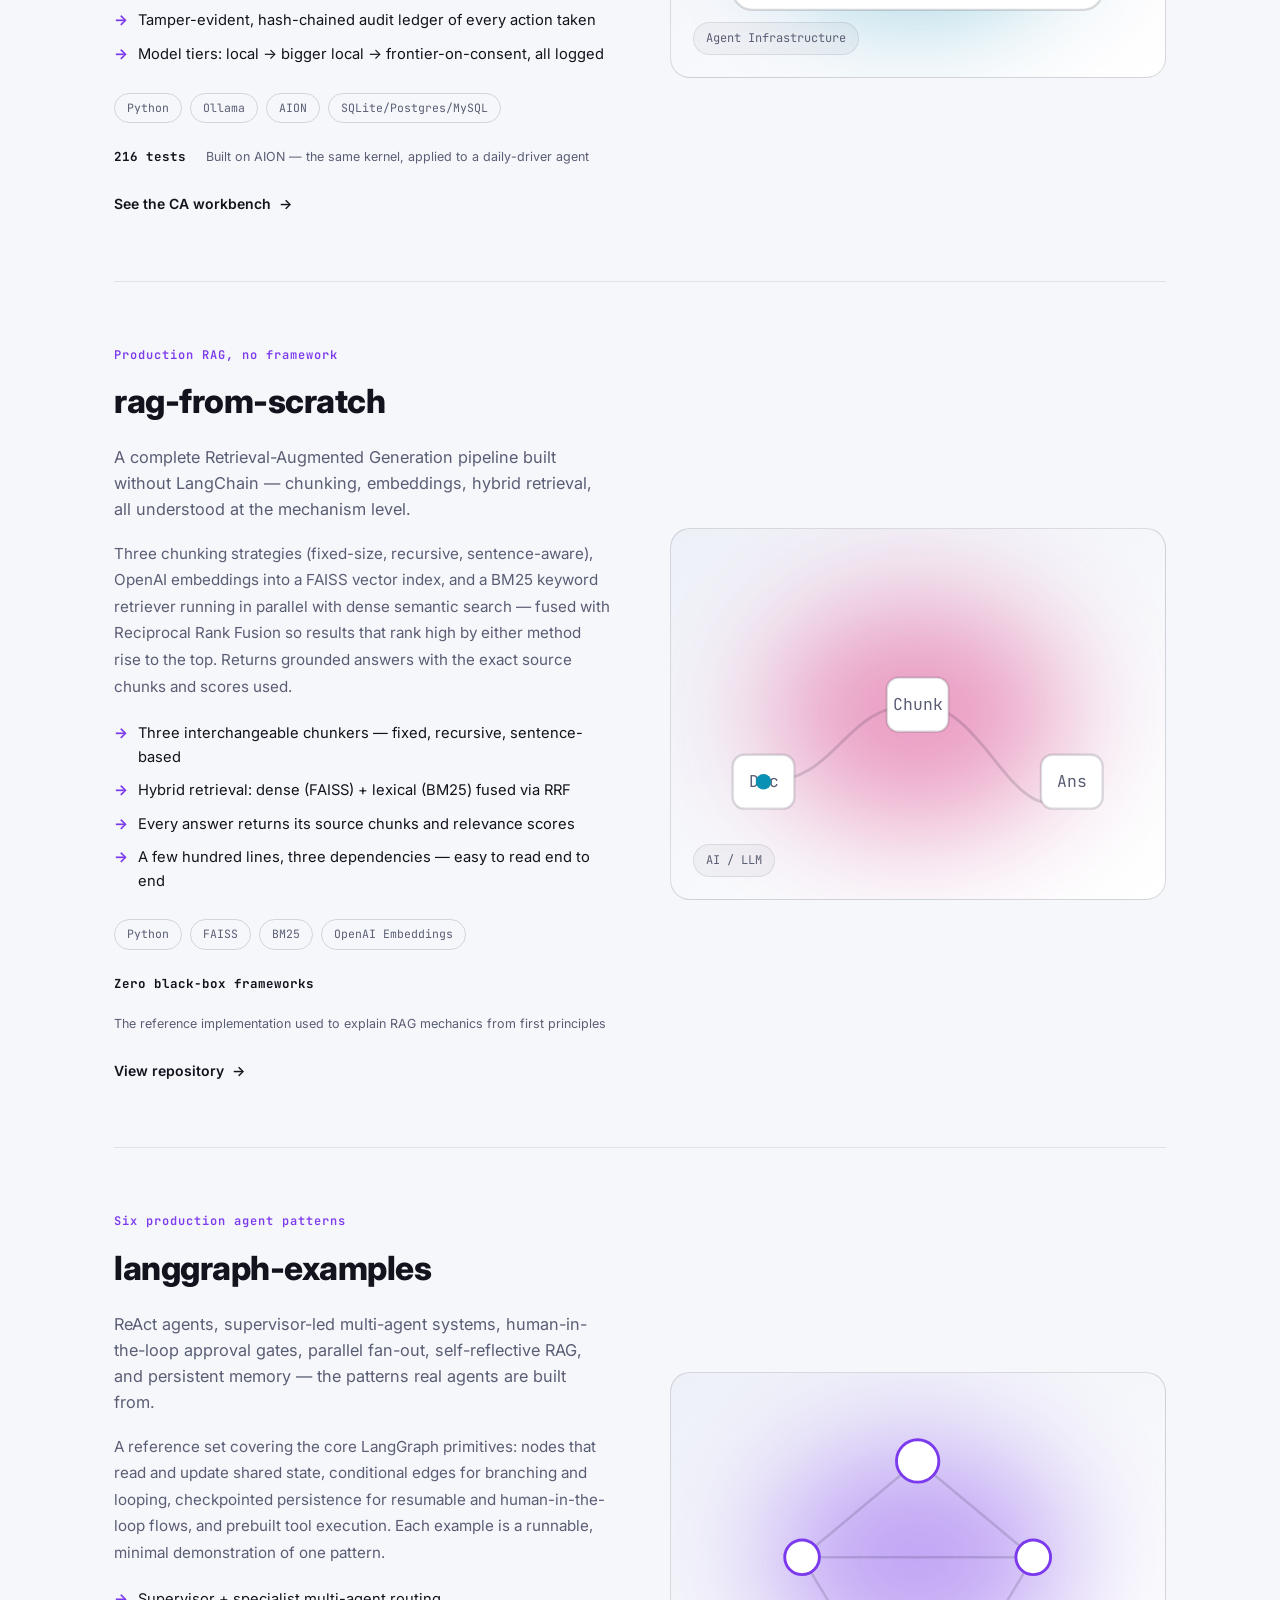
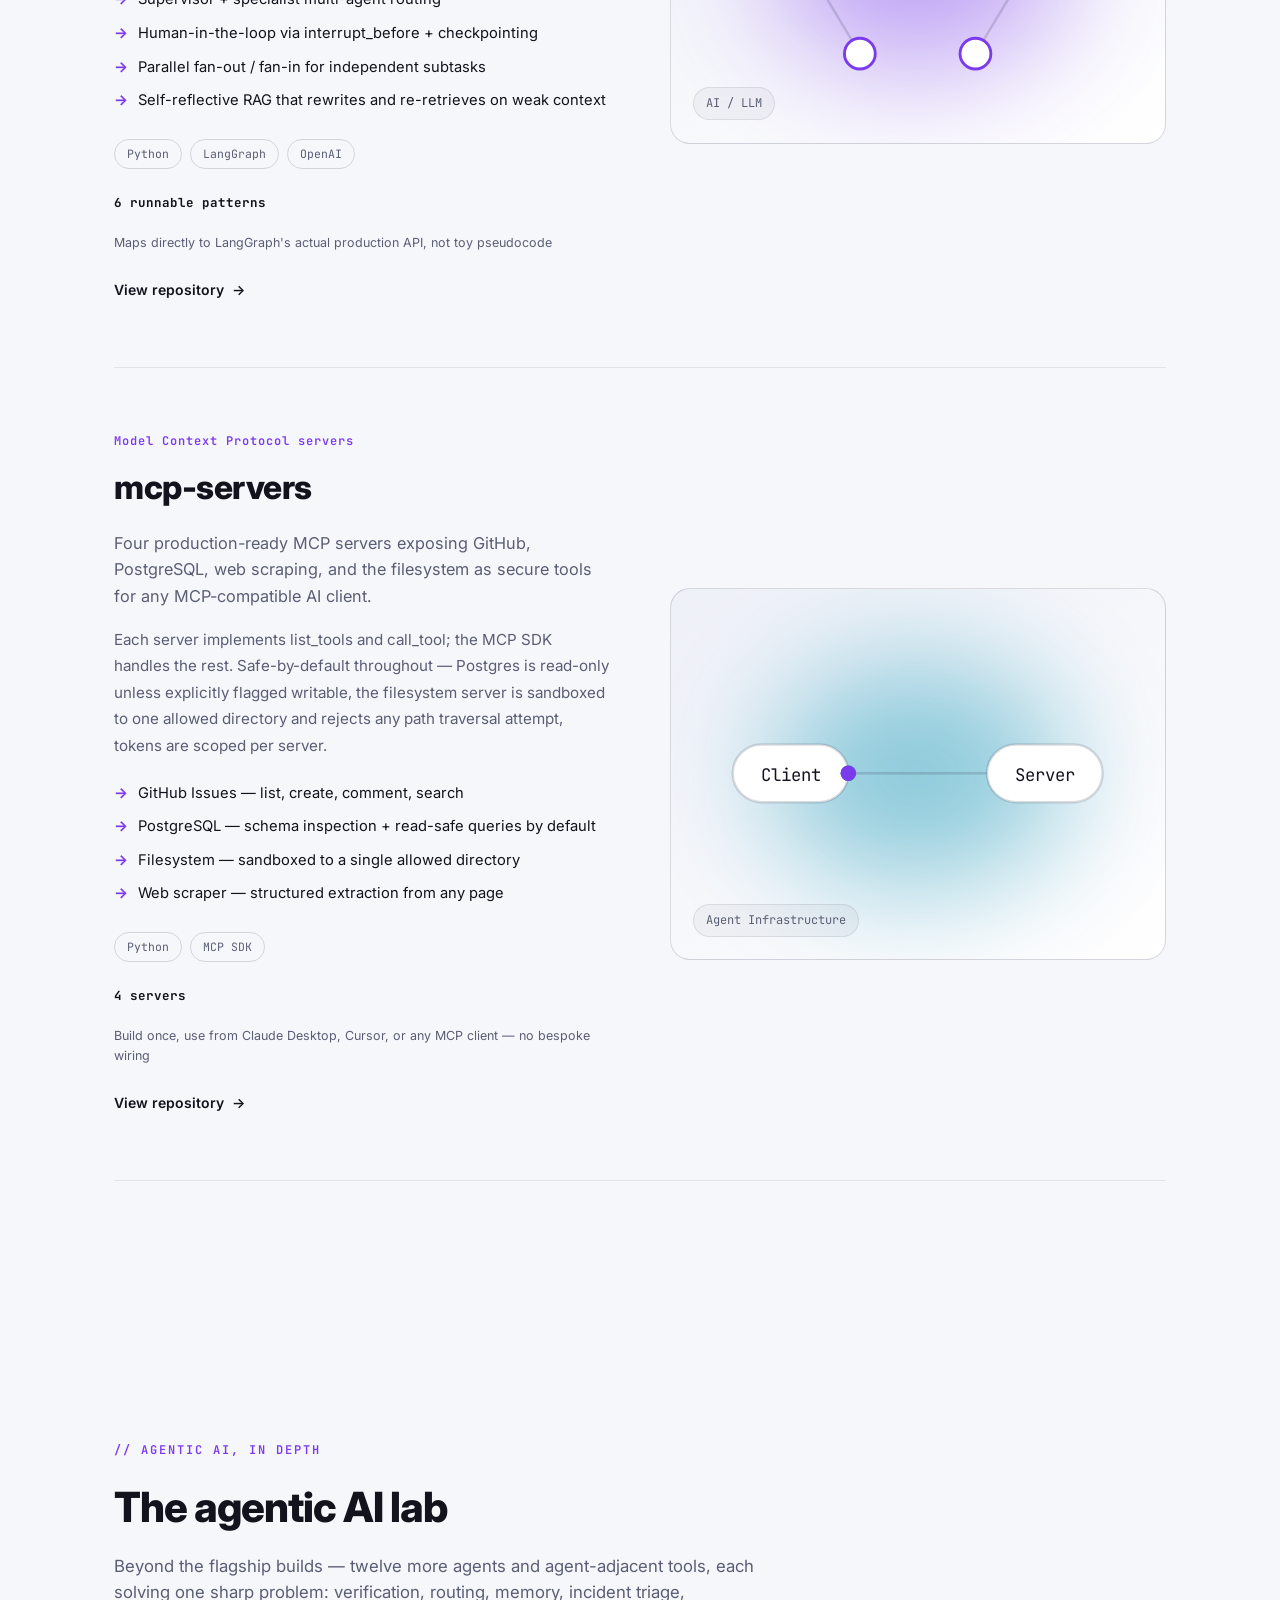
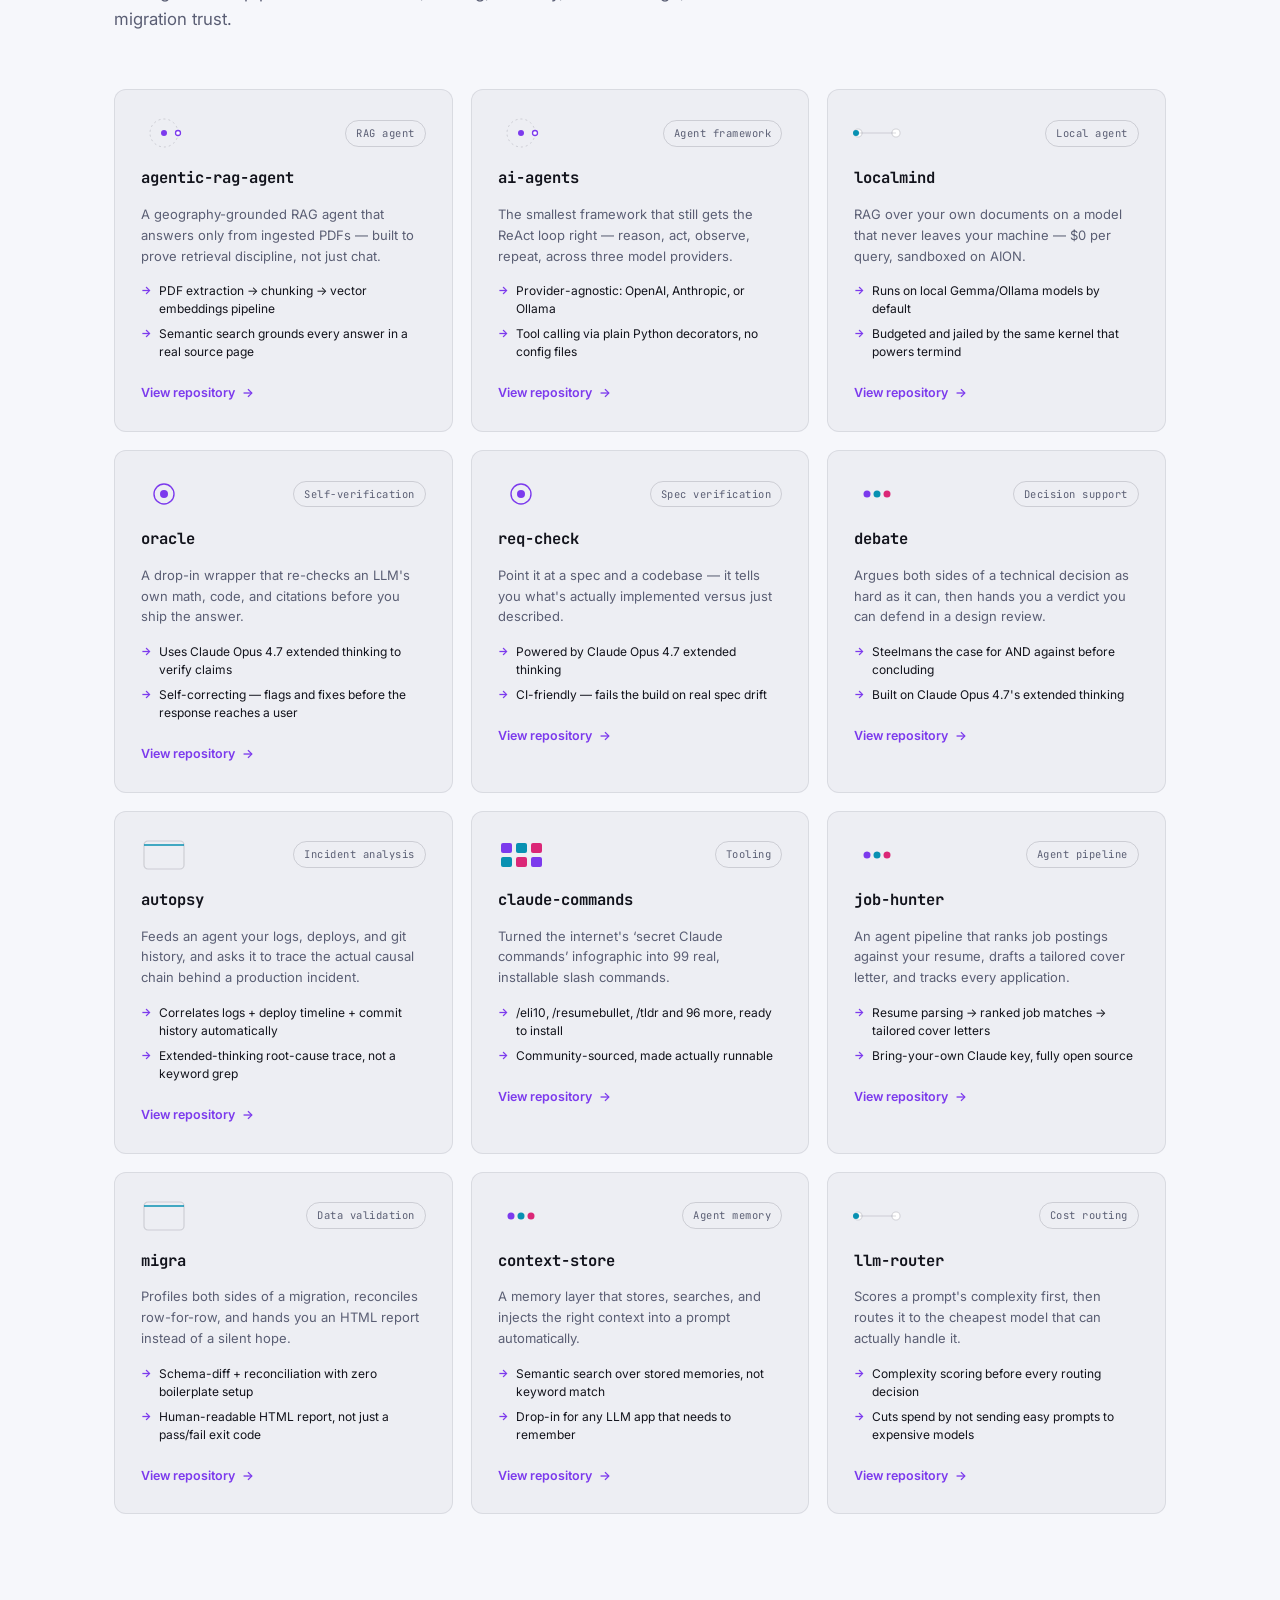
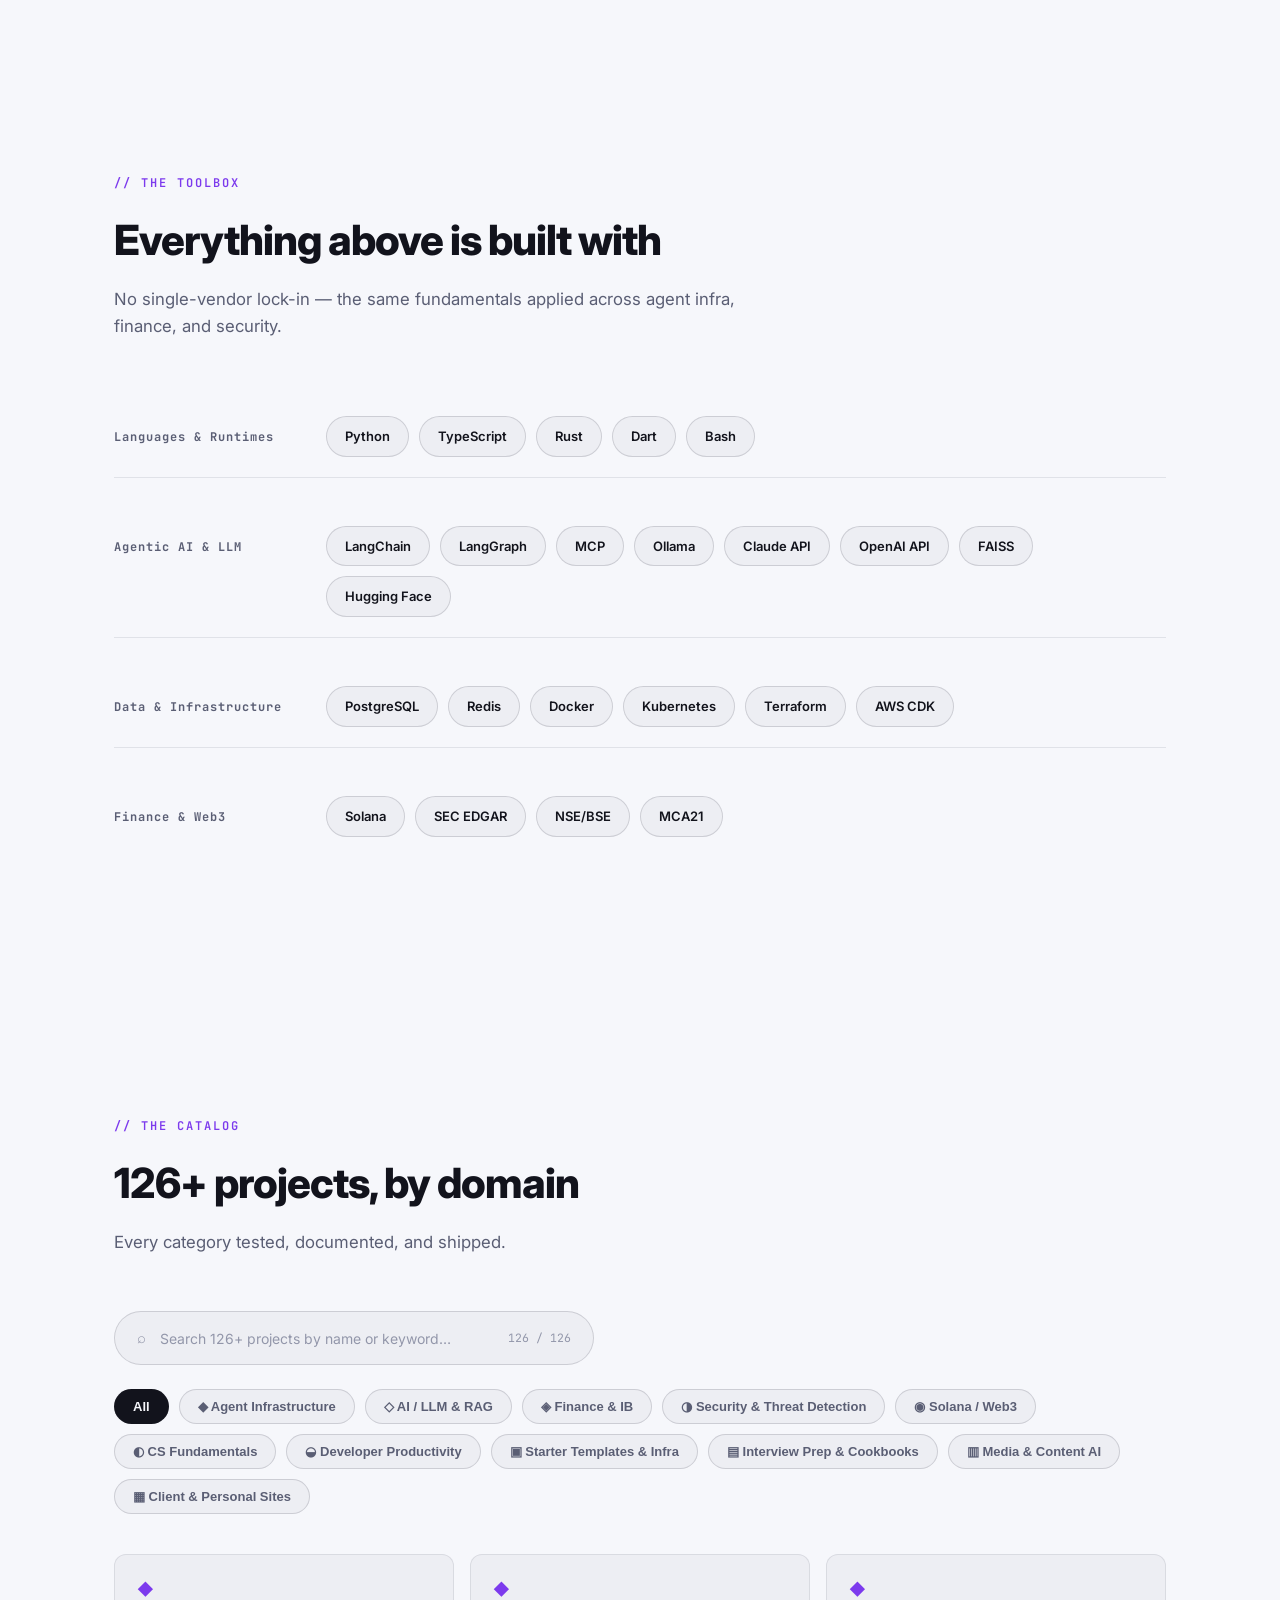
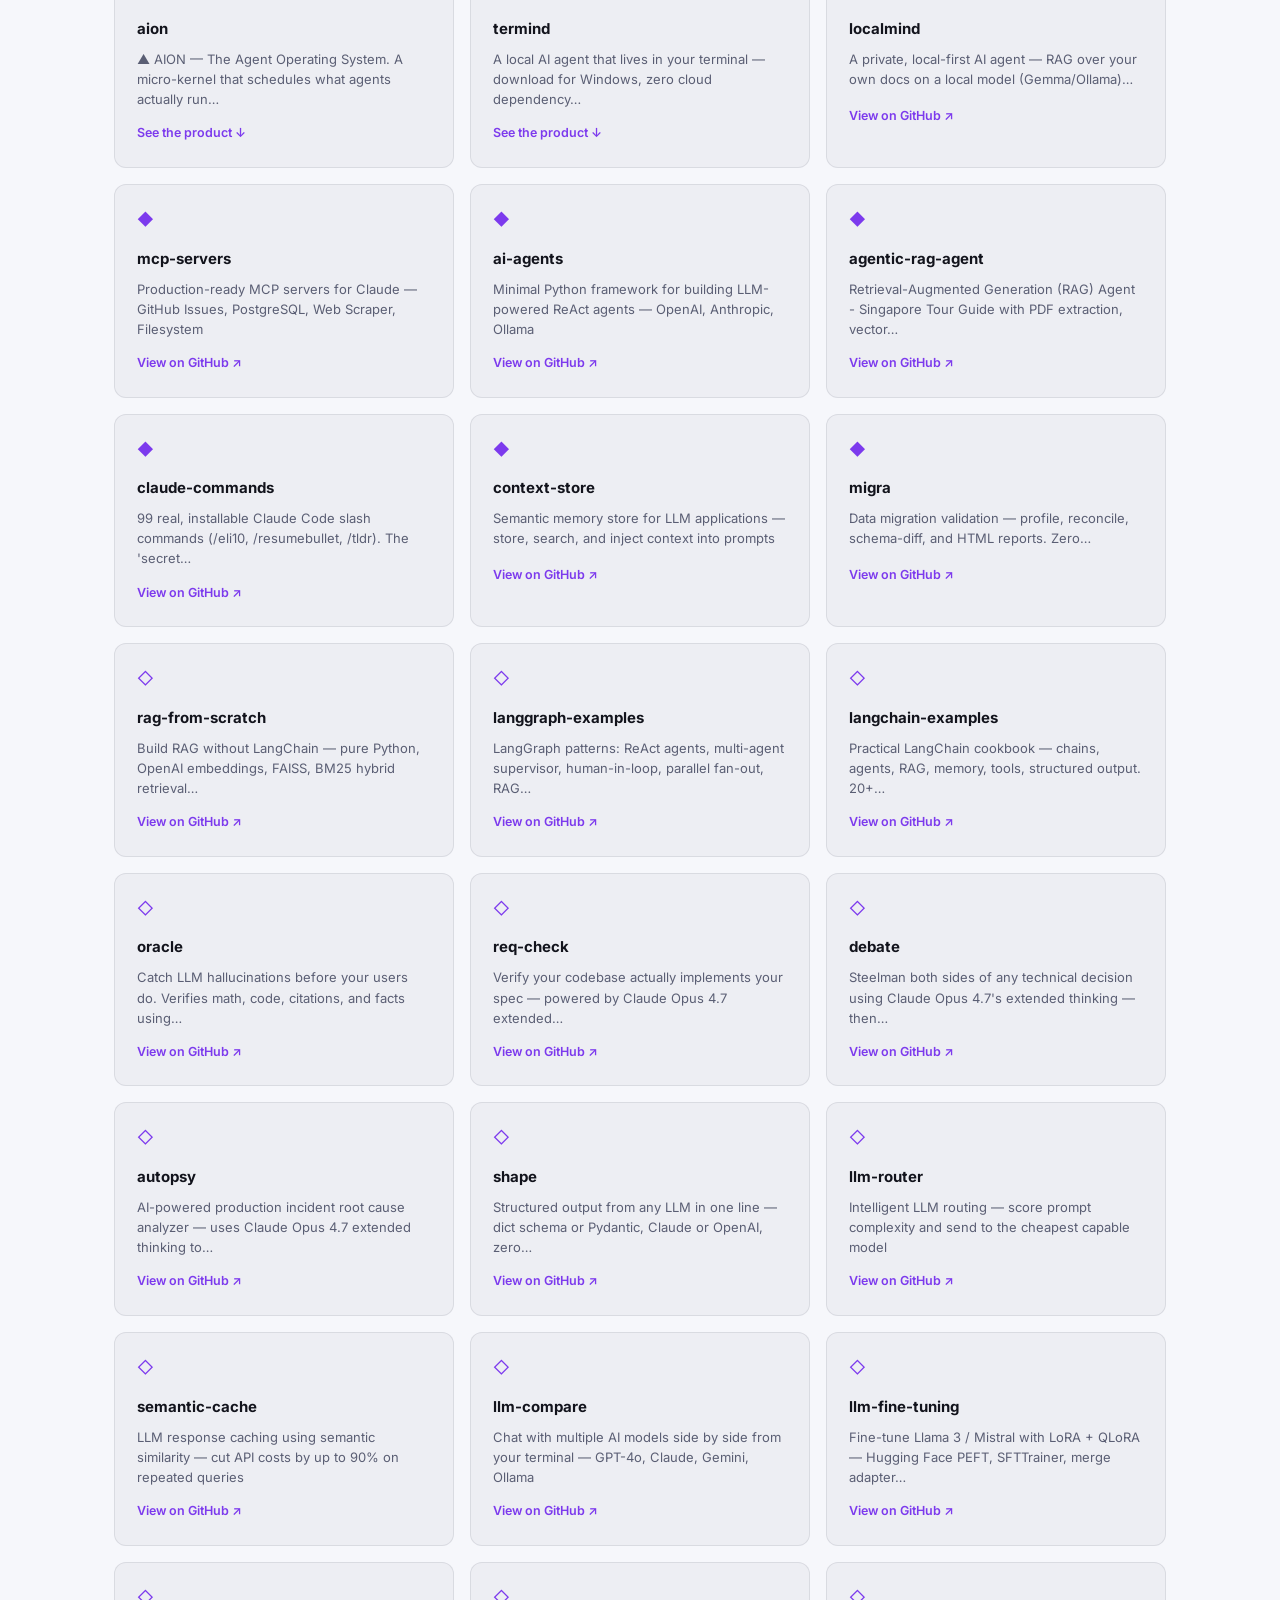
==== commit cc5a21eb: "fix: repair broken links left by AION/termind going private Both repos moved to private (product dow" ====
--- a/index.html
+++ b/index.html
@@ -4,7 +4,7 @@
 <meta charset="utf-8">
 <meta name="viewport" content="width=device-width, initial-scale=1">
 <title>Bhupendra Tale — Agentic AI Engineer · LLM Infrastructure · AION</title>
-<meta name="description" content="Bhupendra Tale — AI engineer building agentic AI infrastructure. Author of AION (an operating system for AI agents), termind, RAG pipelines, and 126+ open-source tools across agent infrastructure, LLM tooling, and applied finance.">
+<meta name="description" content="Bhupendra Tale — AI engineer building agentic AI infrastructure. Author of AION (an operating system for AI agents), termind, RAG pipelines, and 126+ tools across agent infrastructure, LLM tooling, and applied finance.">
 <meta name="keywords" content="agentic AI, AI agents, AI engineer, LLM infrastructure, RAG, retrieval augmented generation, MCP, Model Context Protocol, LangGraph, autonomous agents, AI agent developer, Bhupendra Tale">
 <meta name="author" content="Bhupendra Tale">
 <link rel="canonical" href="https://bhupendra05.github.io/bhupendra05/">
@@ -18,14 +18,14 @@
 <meta property="og:type" content="profile">
 <meta property="og:site_name" content="Bhupendra Tale">
 <meta property="og:title" content="Bhupendra Tale — Agentic AI Engineer · LLM Infrastructure">
-<meta property="og:description" content="Author of AION, an operating system for AI agents, and 126+ open-source tools spanning agentic infrastructure, RAG, security, and applied finance.">
+<meta property="og:description" content="Author of AION, an operating system for AI agents, and 126+ tools spanning agentic infrastructure, RAG, security, and applied finance.">
 <meta property="og:url" content="https://bhupendra05.github.io/bhupendra05/">
 <meta property="og:image" content="https://bhupendra05.github.io/bhupendra05/assets/og-image.jpg">
 <meta property="og:image:width" content="1200">
 <meta property="og:image:height" content="630">
 <meta name="twitter:card" content="summary_large_image">
 <meta name="twitter:title" content="Bhupendra Tale — Agentic AI Engineer · LLM Infrastructure">
-<meta name="twitter:description" content="Author of AION, an operating system for AI agents, and 126+ open-source tools spanning agentic infrastructure, RAG, security, and applied finance.">
+<meta name="twitter:description" content="Author of AION, an operating system for AI agents, and 126+ tools spanning agentic infrastructure, RAG, security, and applied finance.">
 <meta name="twitter:image" content="https://bhupendra05.github.io/bhupendra05/assets/og-image.jpg">
 
 <!-- Structured data — helps search engines associate this page with "agentic AI" as a topic/entity -->
@@ -37,7 +37,7 @@
   "url": "https://bhupendra05.github.io/bhupendra05/",
   "image": "https://bhupendra05.github.io/bhupendra05/assets/og-image.jpg",
   "jobTitle": "AI Engineer",
-  "description": "AI engineer building agentic AI infrastructure — author of AION, an operating system for AI agents, and 126+ open-source tools spanning agent infrastructure, RAG, and applied finance.",
+  "description": "AI engineer building agentic AI infrastructure — author of AION, an operating system for AI agents, and 126+ tools spanning agent infrastructure, RAG, and applied finance.",
   "sameAs": [
     "https://github.com/bhupendra05",
     "https://www.linkedin.com/in/bhupendra-tale95b3b11b4"
@@ -49,7 +49,7 @@
 <!-- GitHub Pages doesn't set short cache lifetimes on static assets — bump ?v= on every
      dashboard.css/dashboard.js edit or returning visitors can get a stale mix of old CSS/JS
      with new HTML (this bit a real visitor once: empty-looking cards, unstyled form). -->
-<link rel="stylesheet" href="dashboard.css?v=11">
+<link rel="stylesheet" href="dashboard.css?v=12">
 </head>
 <body>
   <div id="preloader"><div class="pl-mark">▲</div><div class="pl-bar"><span></span></div></div>
@@ -104,7 +104,7 @@
           <span class="reveal-line"><span class="reveal-word">Building</span> <span class="reveal-word">the</span> <span class="reveal-word grad-text">infrastructure</span></span>
           <span class="reveal-line"><span class="reveal-word">for</span> <span class="reveal-word grad-text">autonomous</span> <span class="reveal-word">AI</span> <span class="reveal-word">agents.</span></span>
         </h1>
-        <p class="hero-sub reveal">AI engineer. Author of <b>AION</b>, an operating system for AI agents, and <b>126+</b> open-source tools spanning agentic infrastructure, RAG, security, and applied finance.</p>
+        <p class="hero-sub reveal">AI engineer. Author of <b>AION</b>, an operating system for AI agents, and <b>126+</b> tools spanning agentic infrastructure, RAG, security, and applied finance.</p>
         <div class="hero-cta reveal">
           <a href="#flagship" class="btn btn-primary magnetic" data-nav>See the work <span class="arrow">→</span></a>
           <a href="https://github.com/bhupendra05" target="_blank" rel="noopener" class="btn btn-ghost magnetic">▲ github.com/bhupendra05</a>
@@ -377,6 +377,6 @@
     </footer>
   </main>
 
-  <script src="dashboard.js?v=11" defer></script>
+  <script src="dashboard.js?v=12" defer></script>
 </body>
 </html>
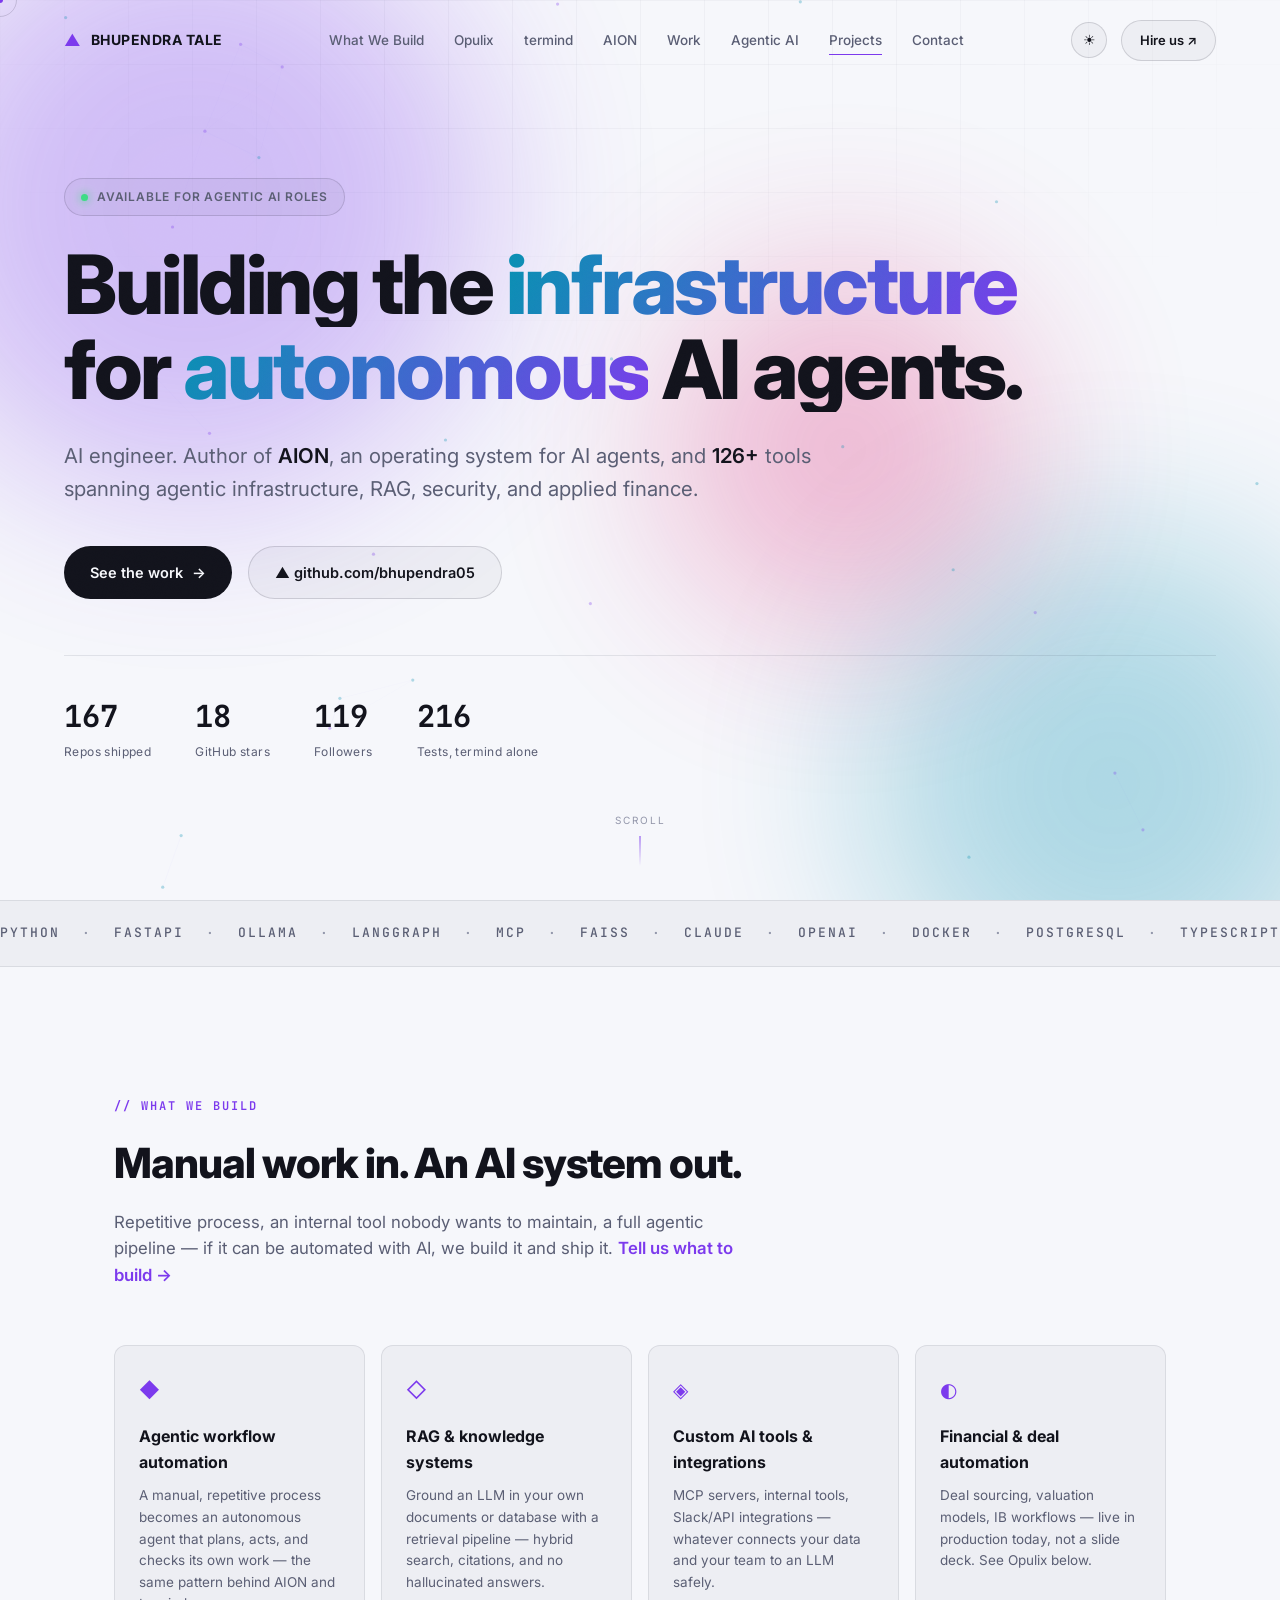
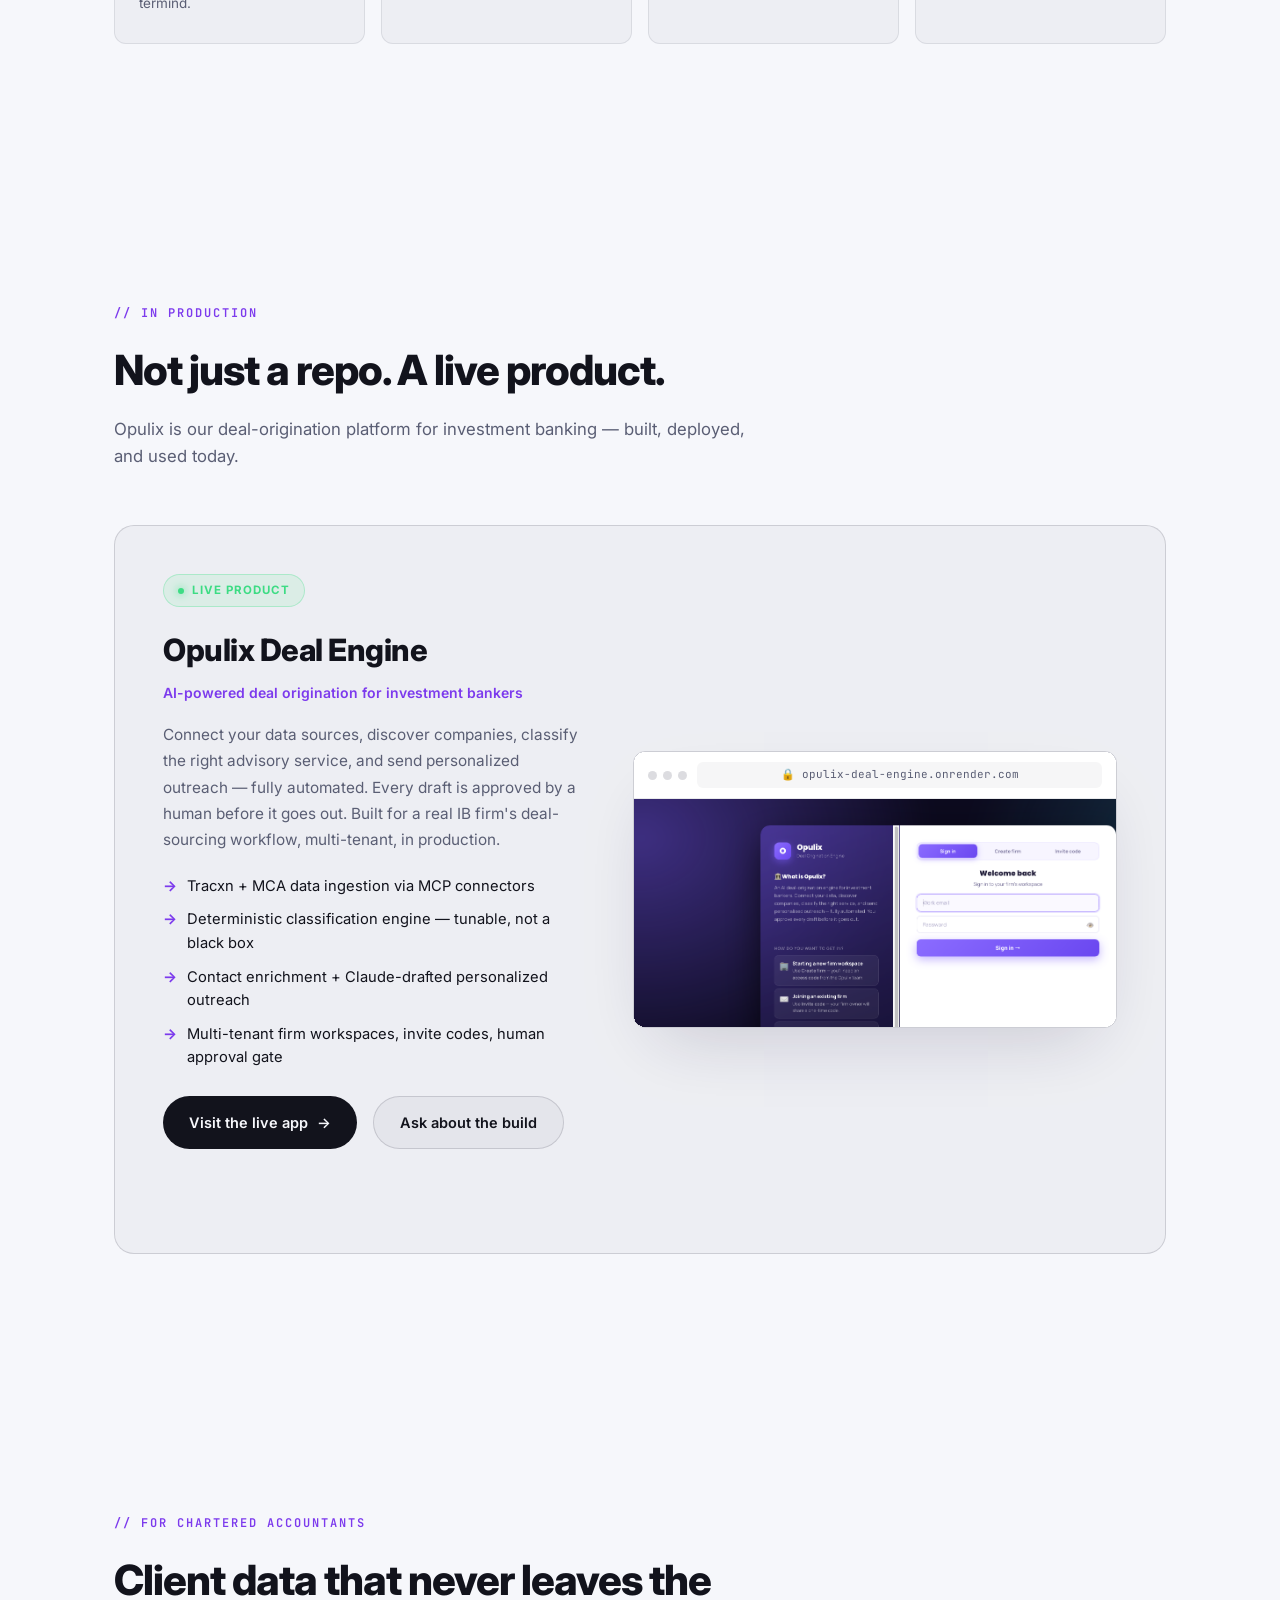
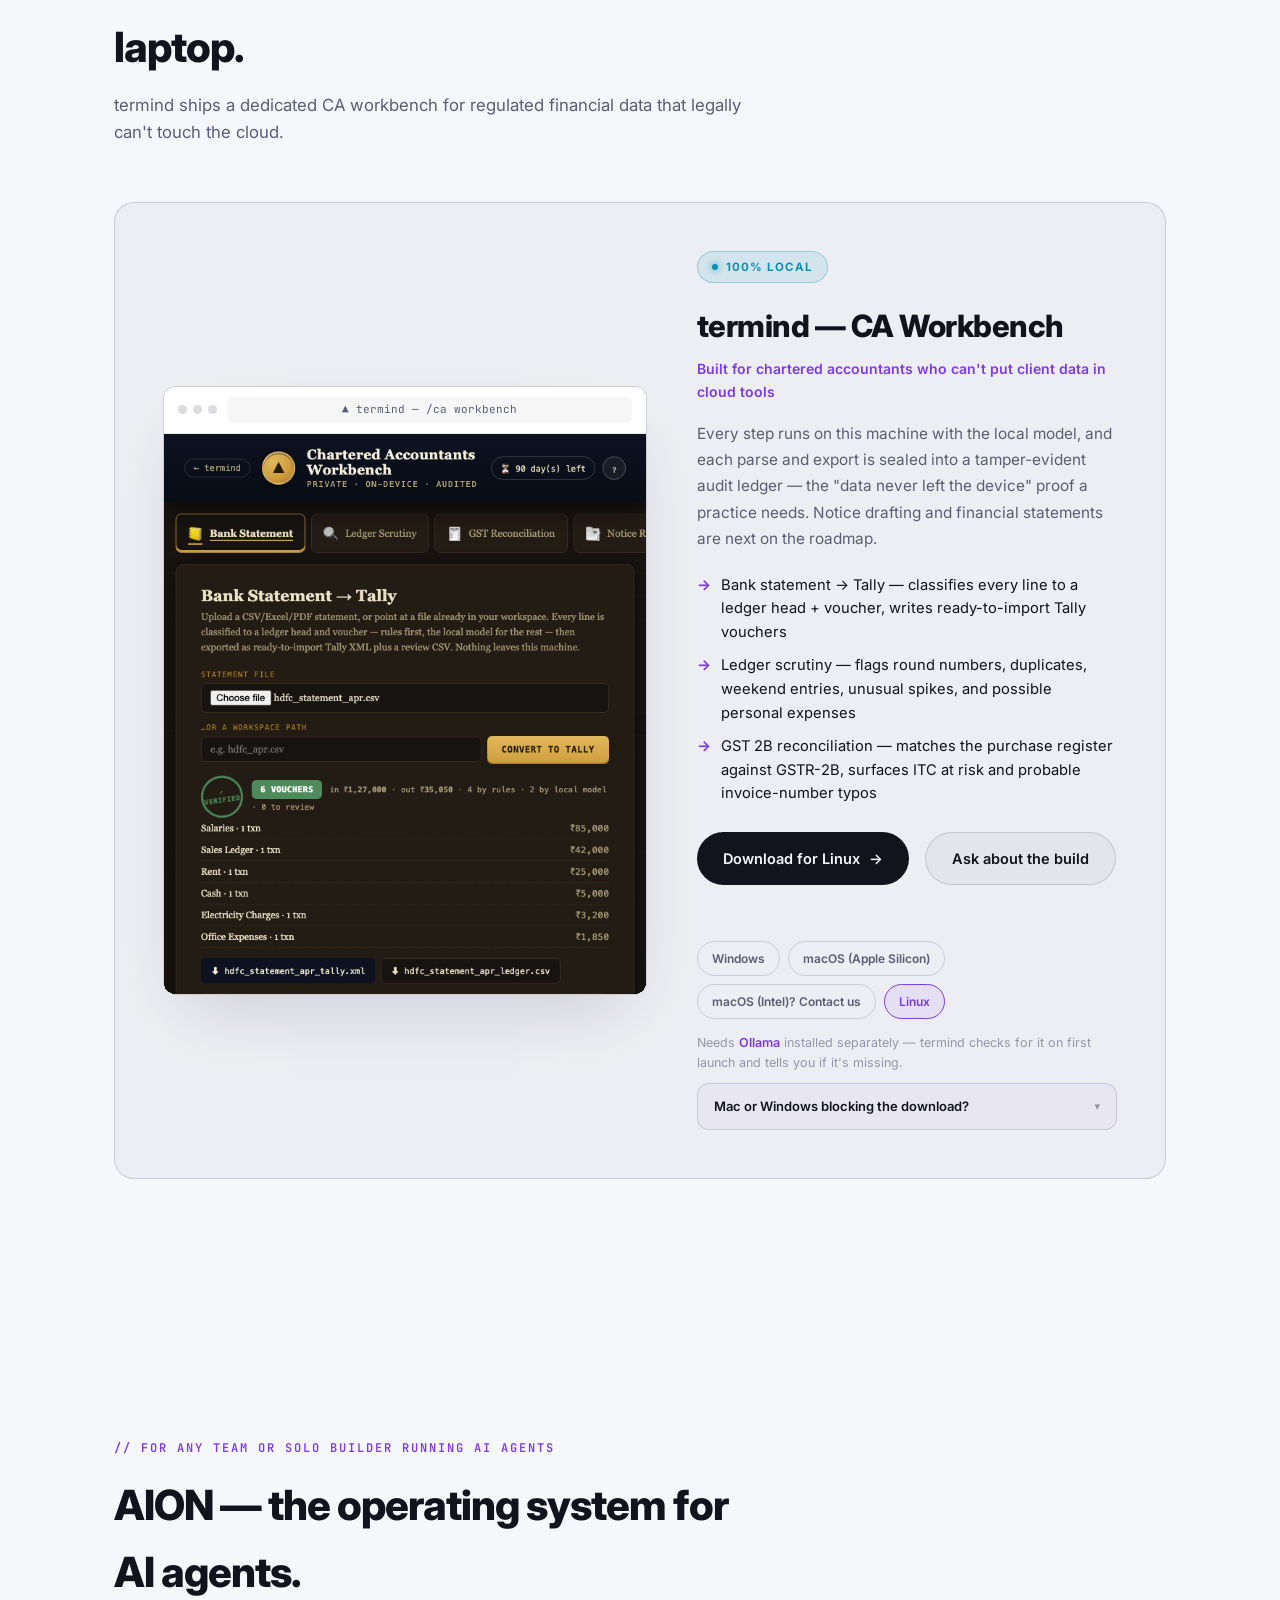
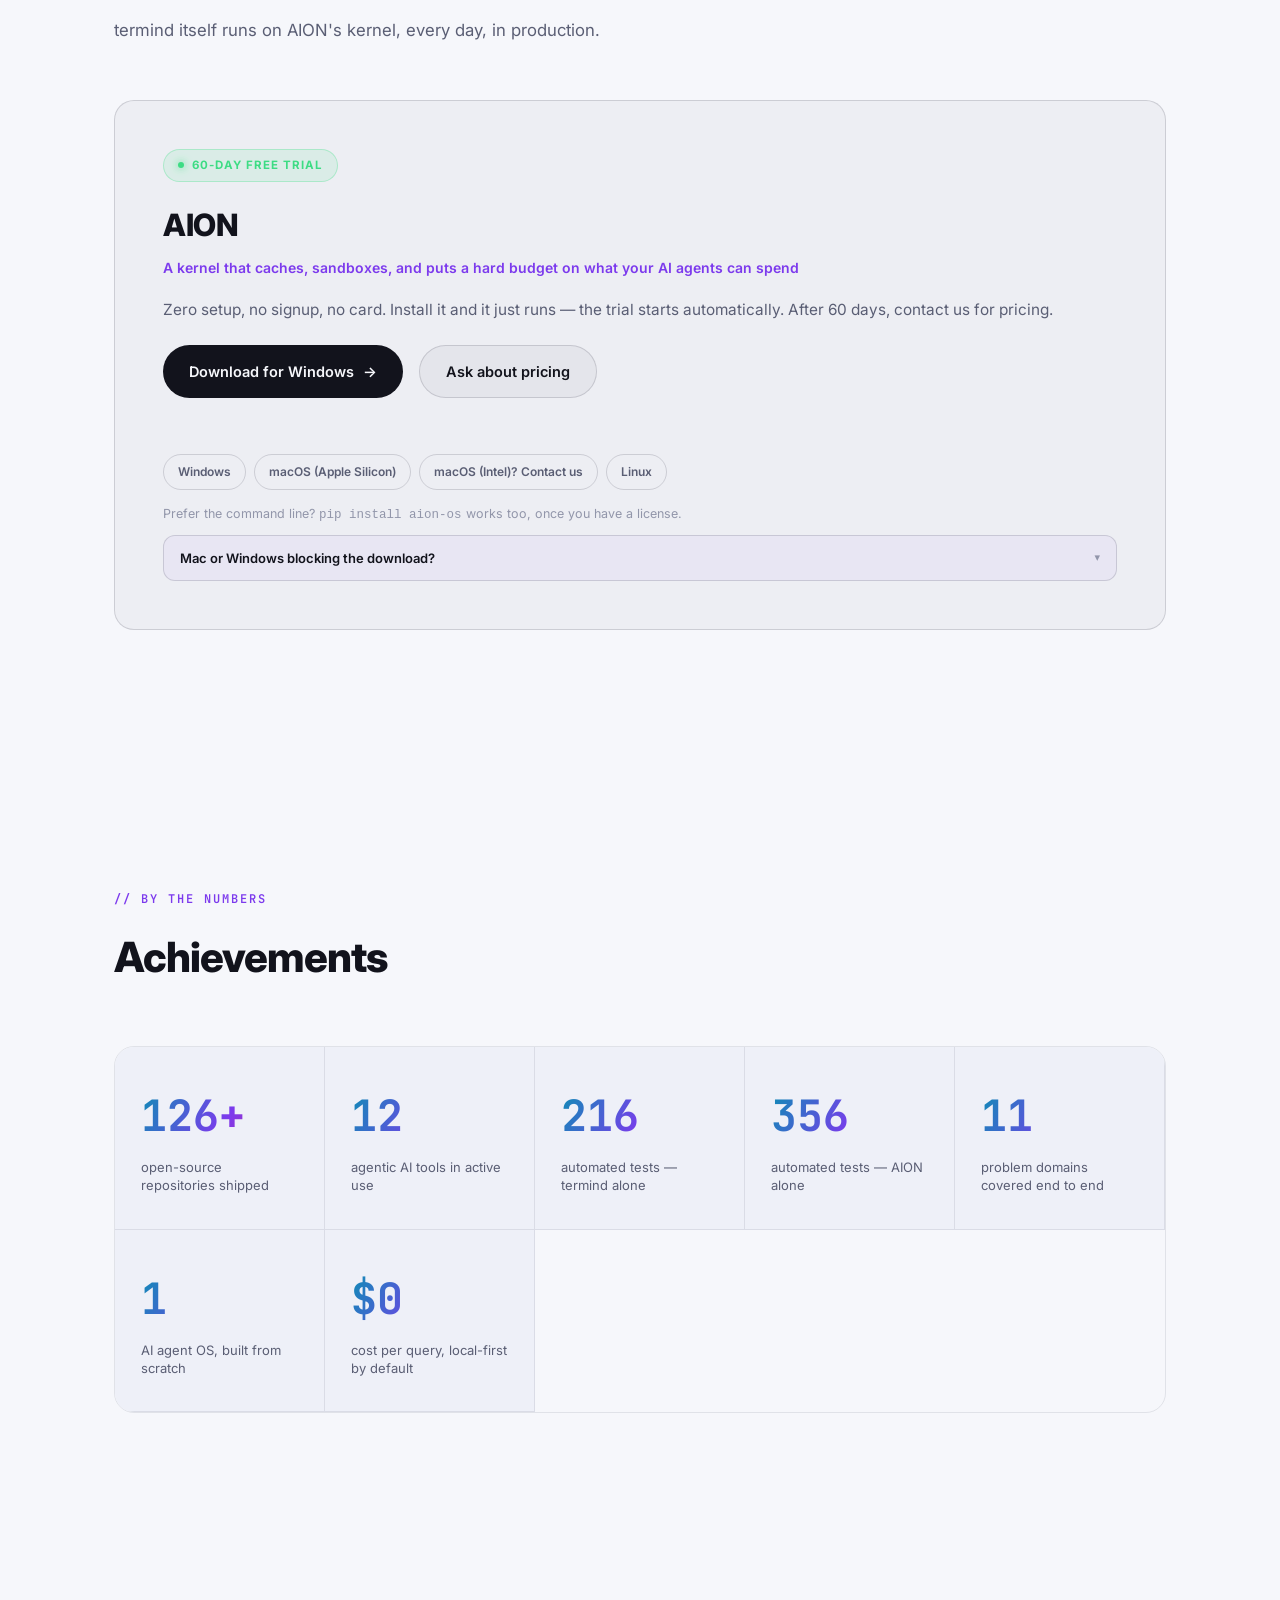
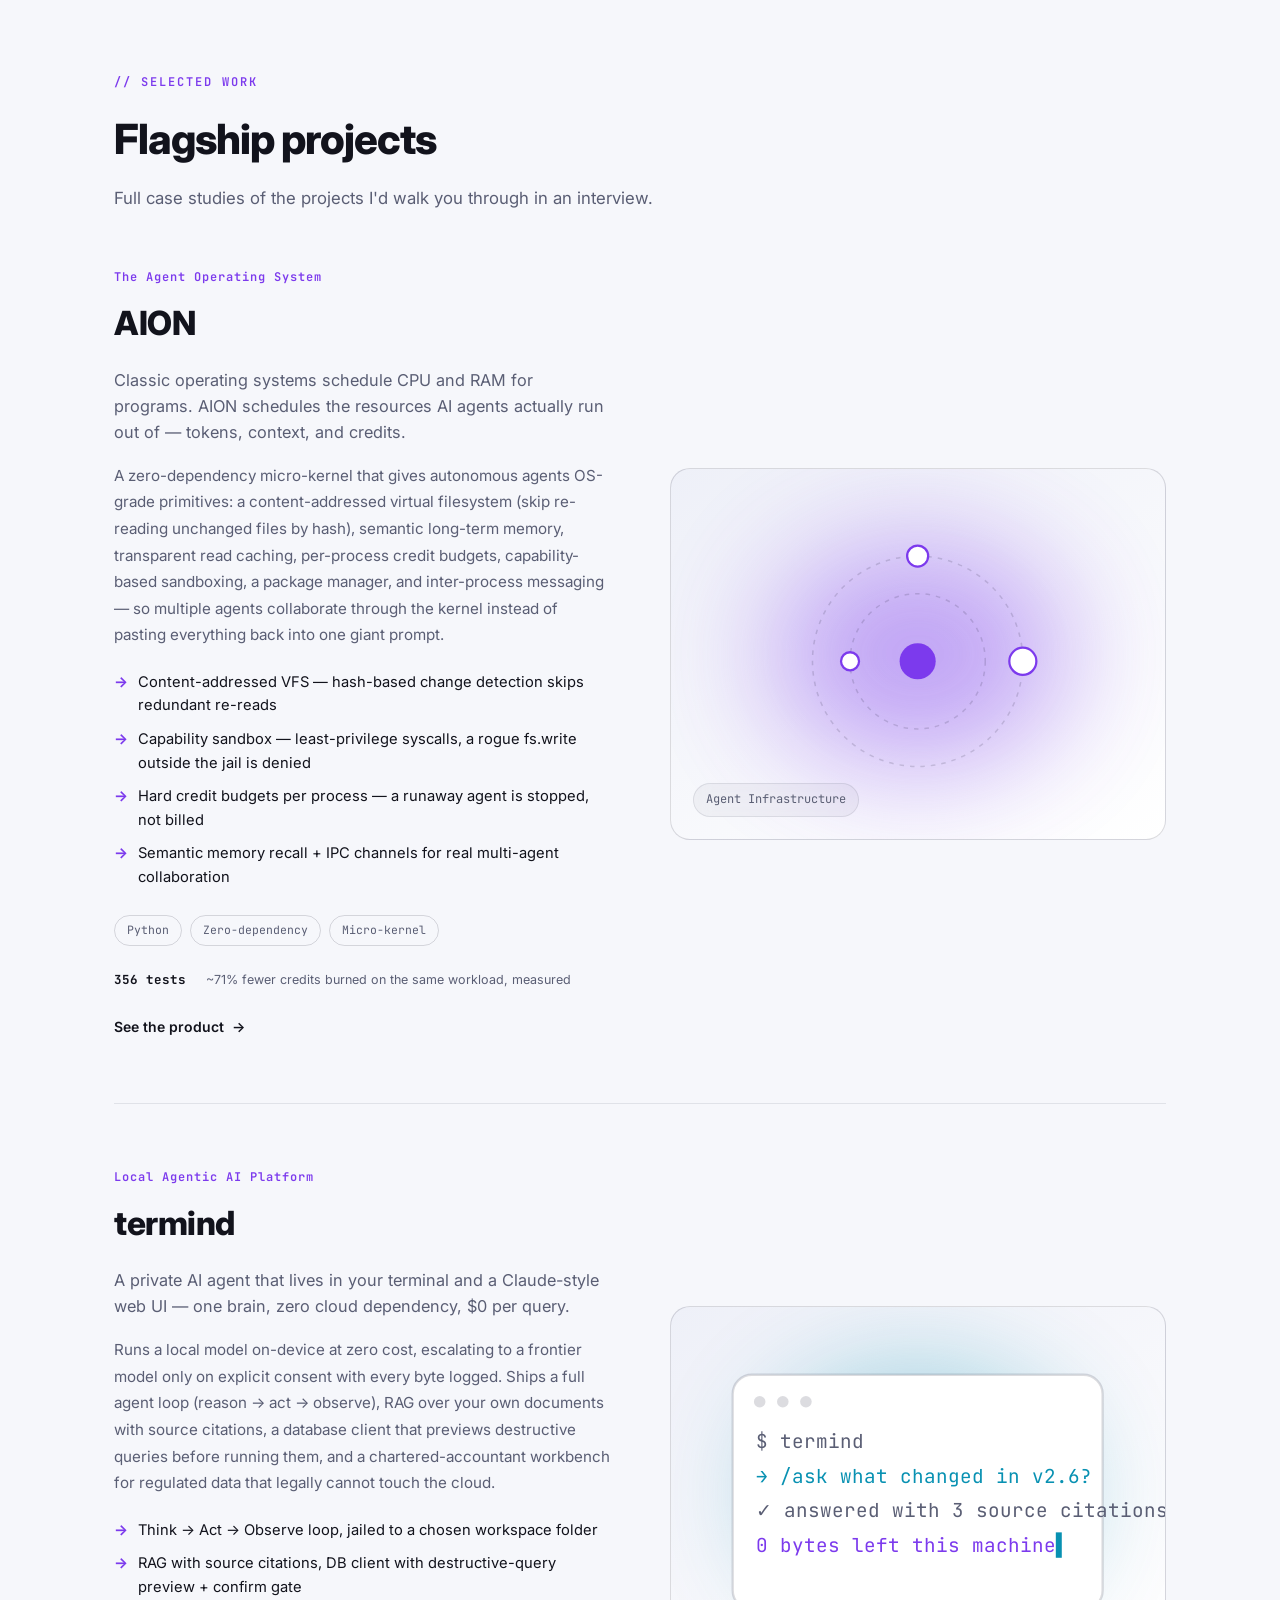
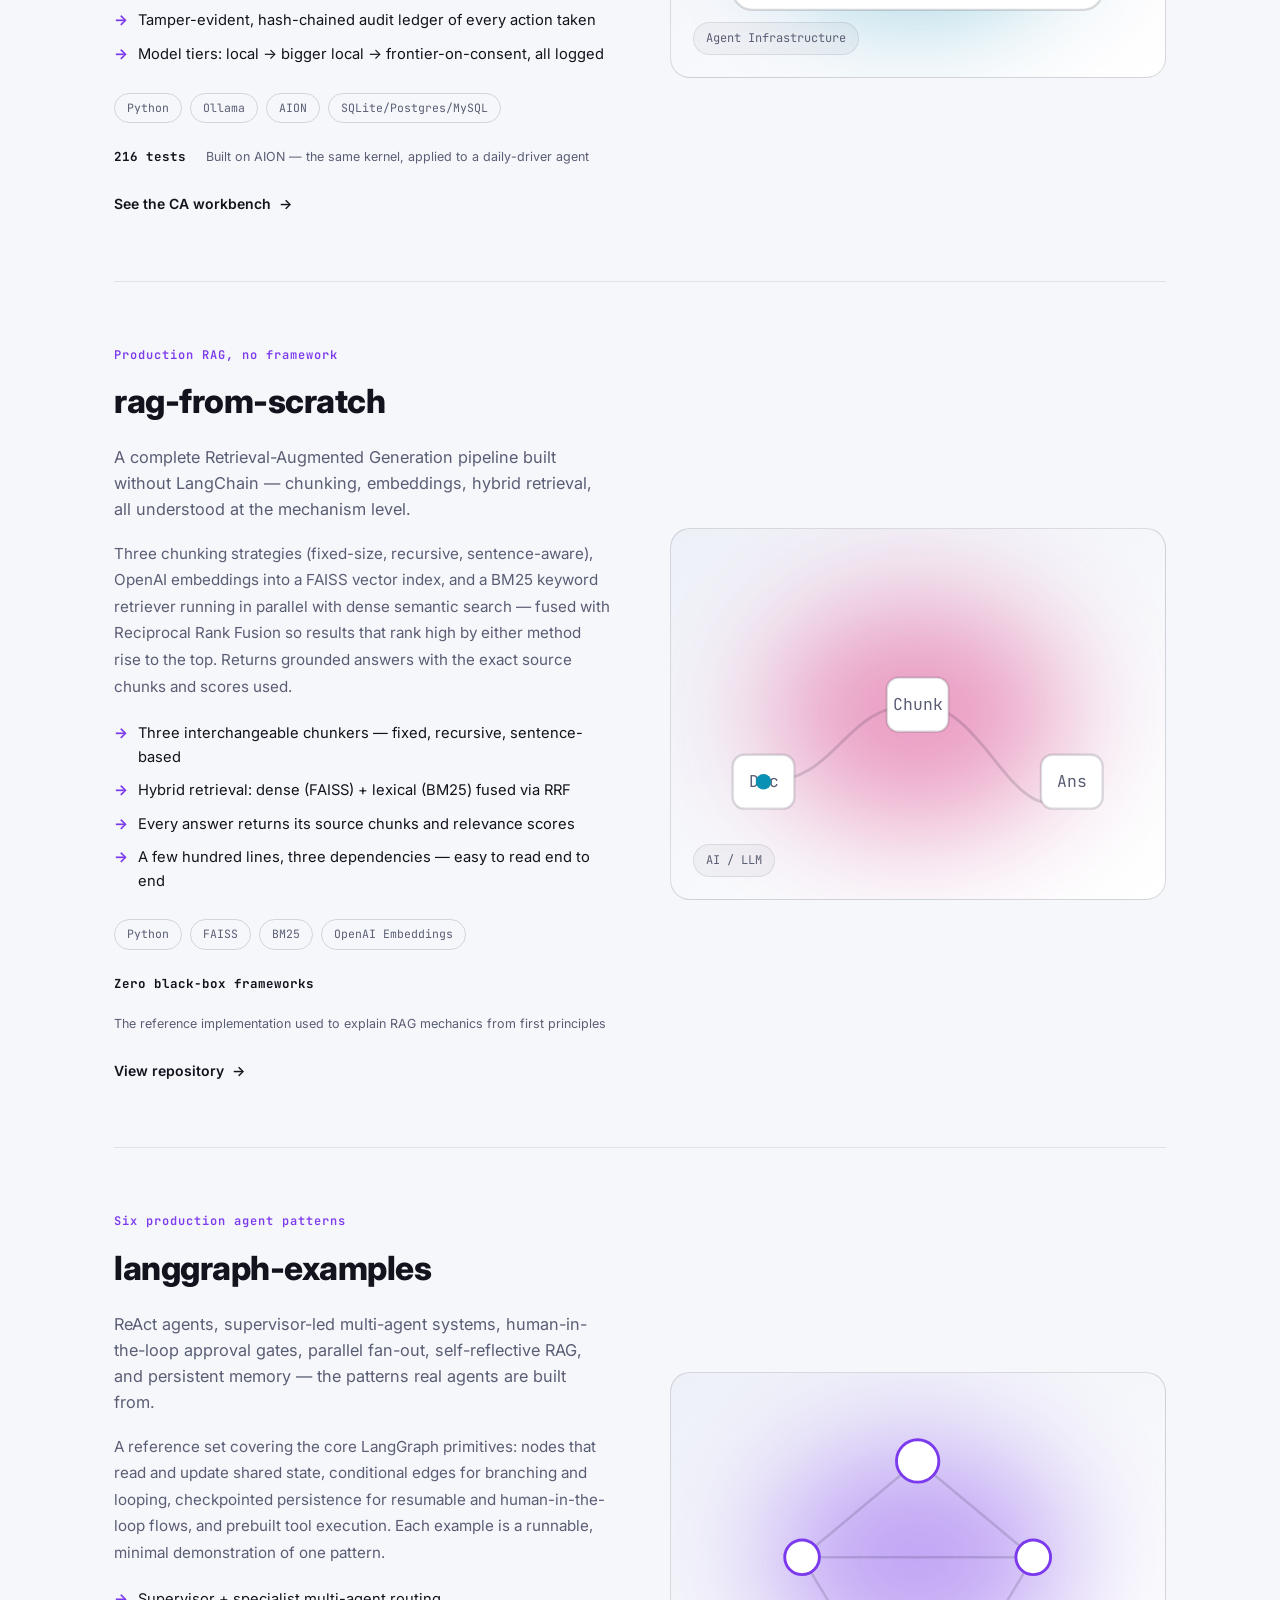
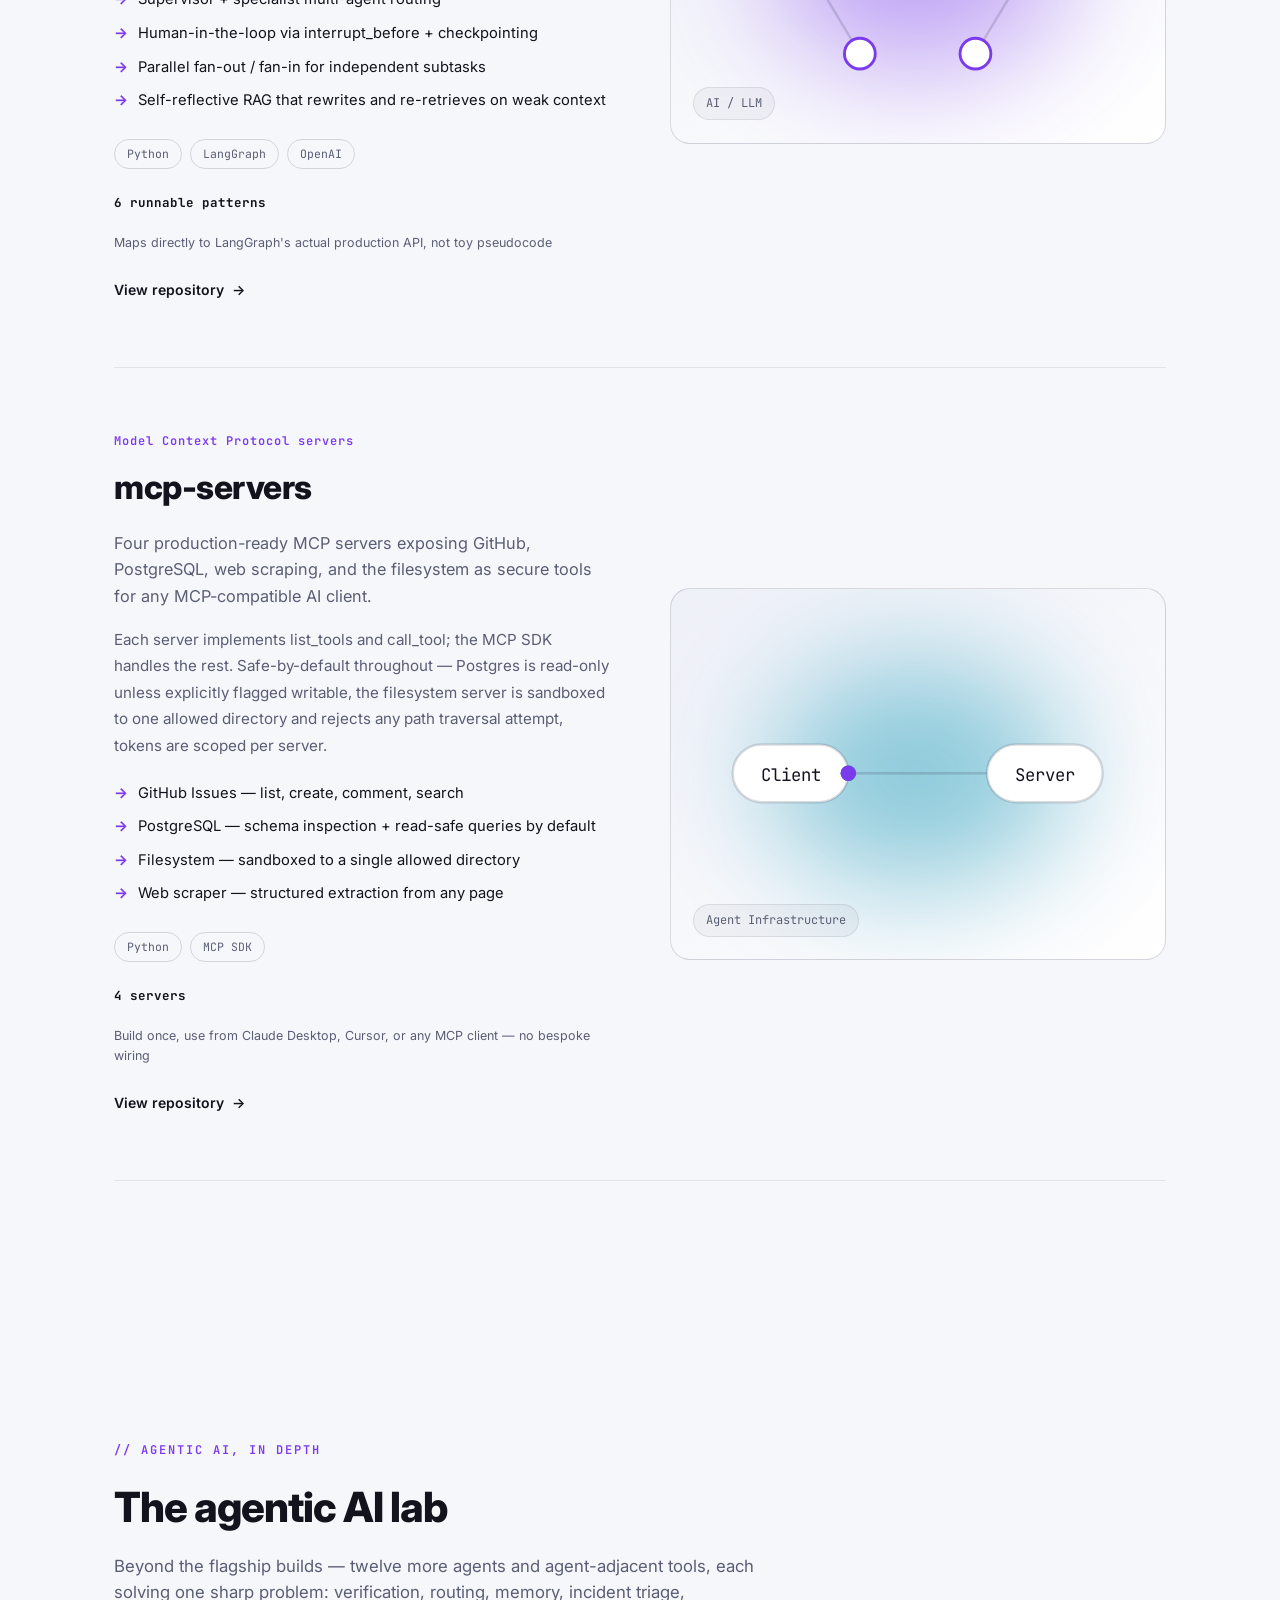
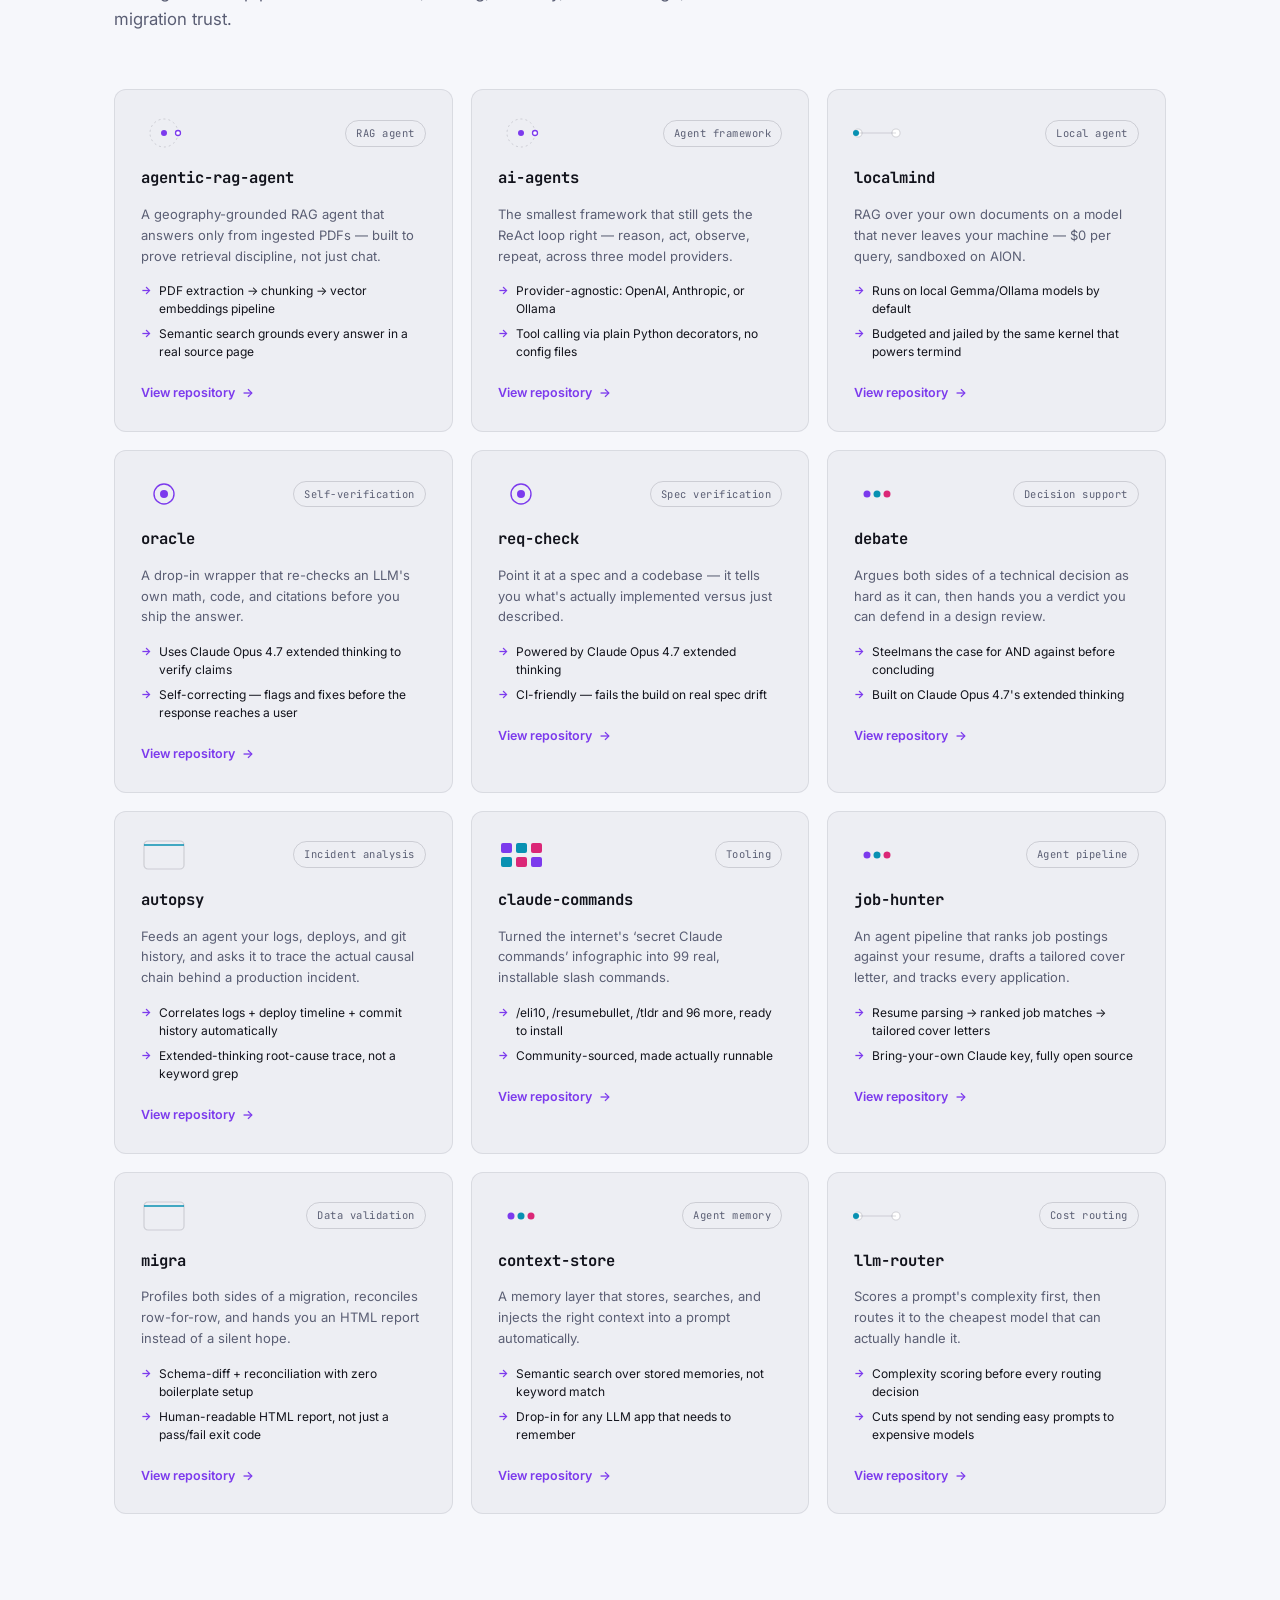
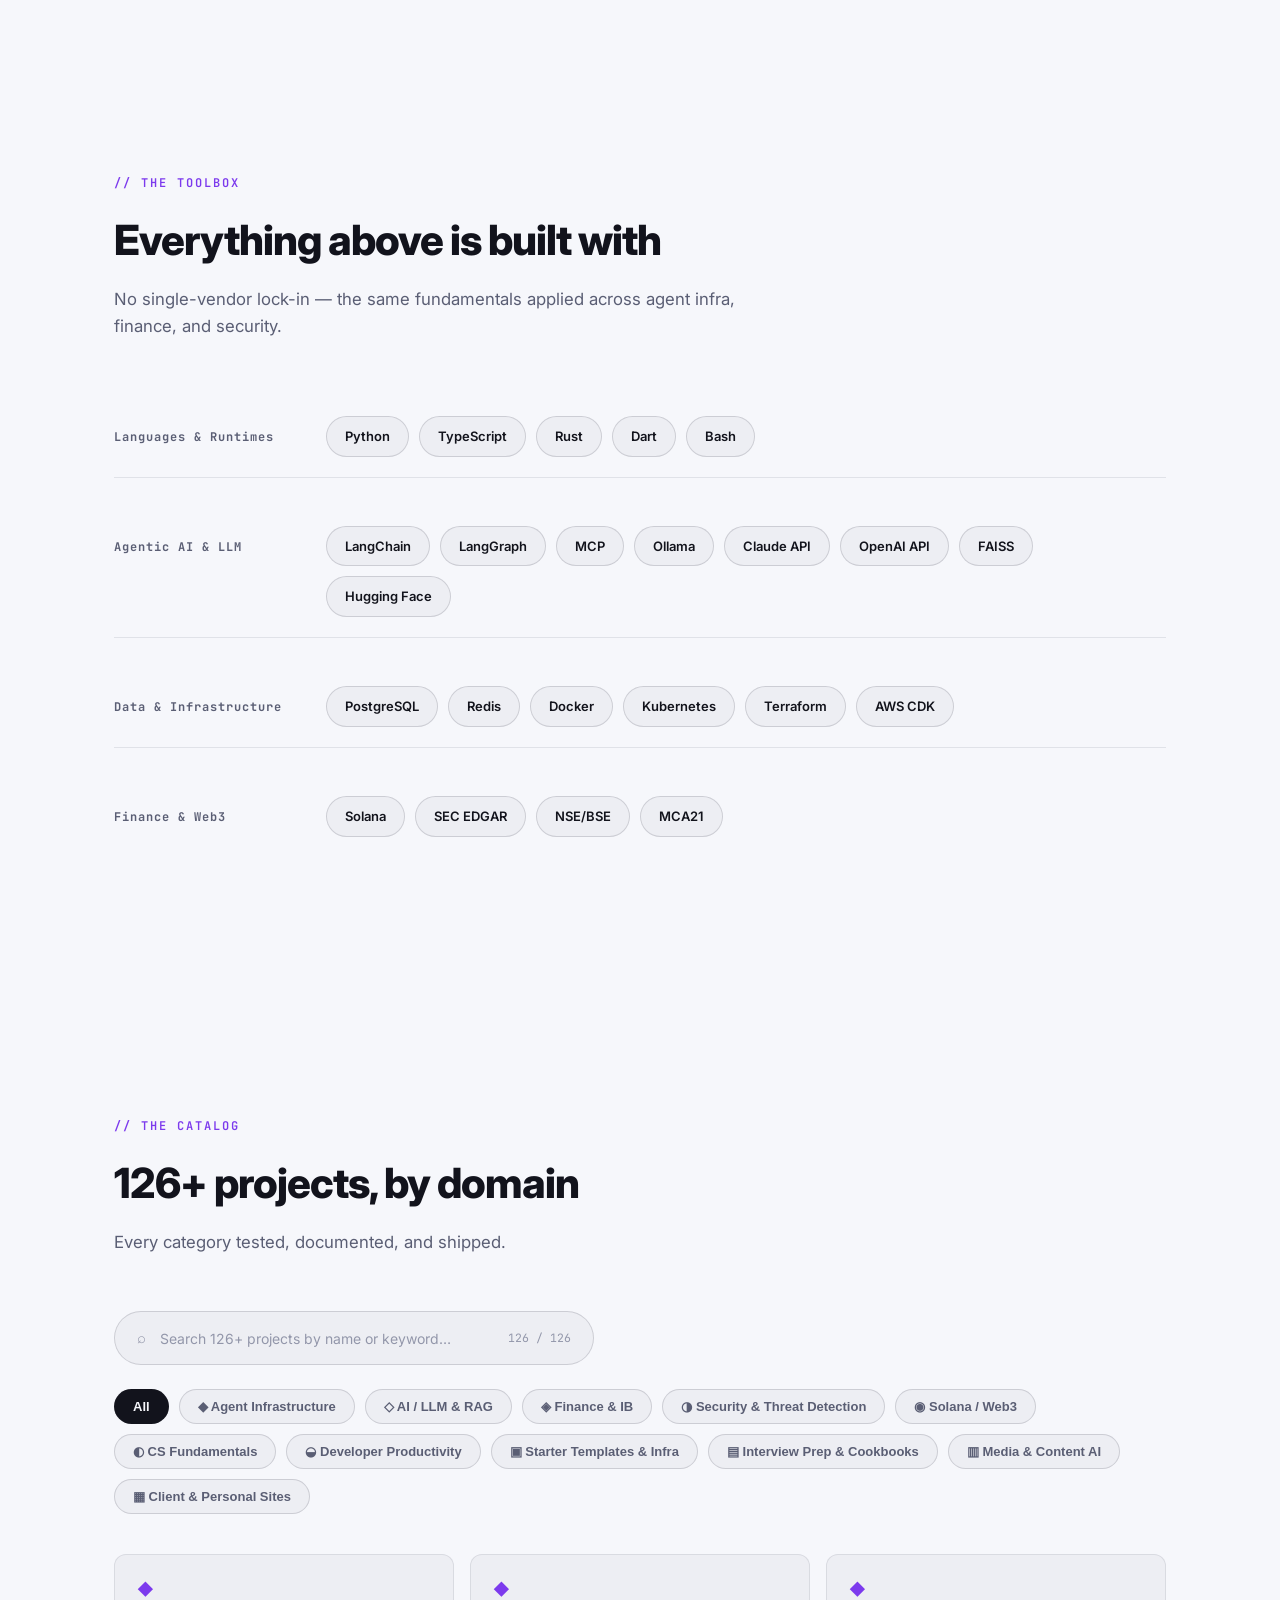
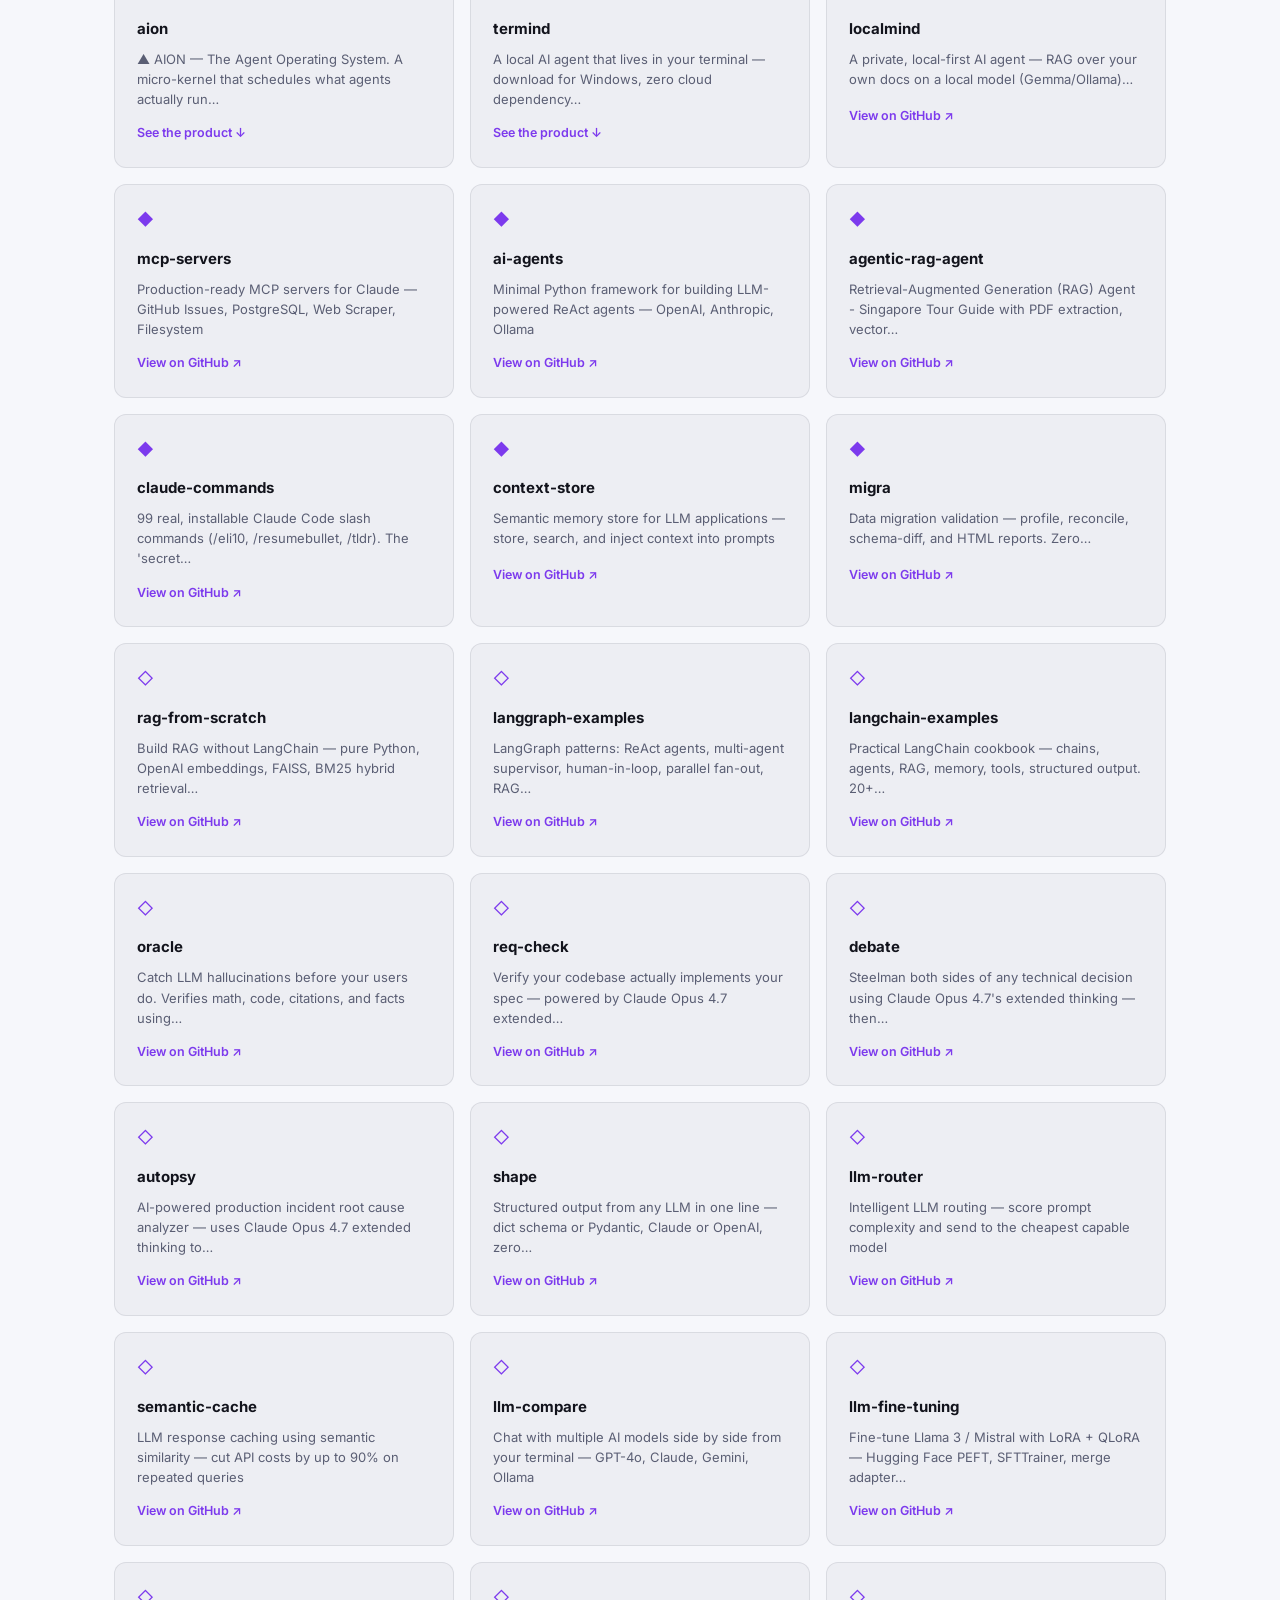
==== commit e9e4791c: "fix: theme flash on load, add a branded 404 page Saved theme preference was only applied by dashboar" ====
--- a/index.html
+++ b/index.html
@@ -3,6 +3,7 @@
 <head>
 <meta charset="utf-8">
 <meta name="viewport" content="width=device-width, initial-scale=1">
+<script>try{var t=JSON.parse(localStorage.getItem("pf:theme"));if(t)document.documentElement.setAttribute("data-theme",t);}catch(e){}</script>
 <title>Bhupendra Tale — Agentic AI Engineer · LLM Infrastructure · AION</title>
 <meta name="description" content="Bhupendra Tale — AI engineer building agentic AI infrastructure. Author of AION (an operating system for AI agents), termind, RAG pipelines, and 126+ tools across agent infrastructure, LLM tooling, and applied finance.">
 <meta name="keywords" content="agentic AI, AI agents, AI engineer, LLM infrastructure, RAG, retrieval augmented generation, MCP, Model Context Protocol, LangGraph, autonomous agents, AI agent developer, Bhupendra Tale">
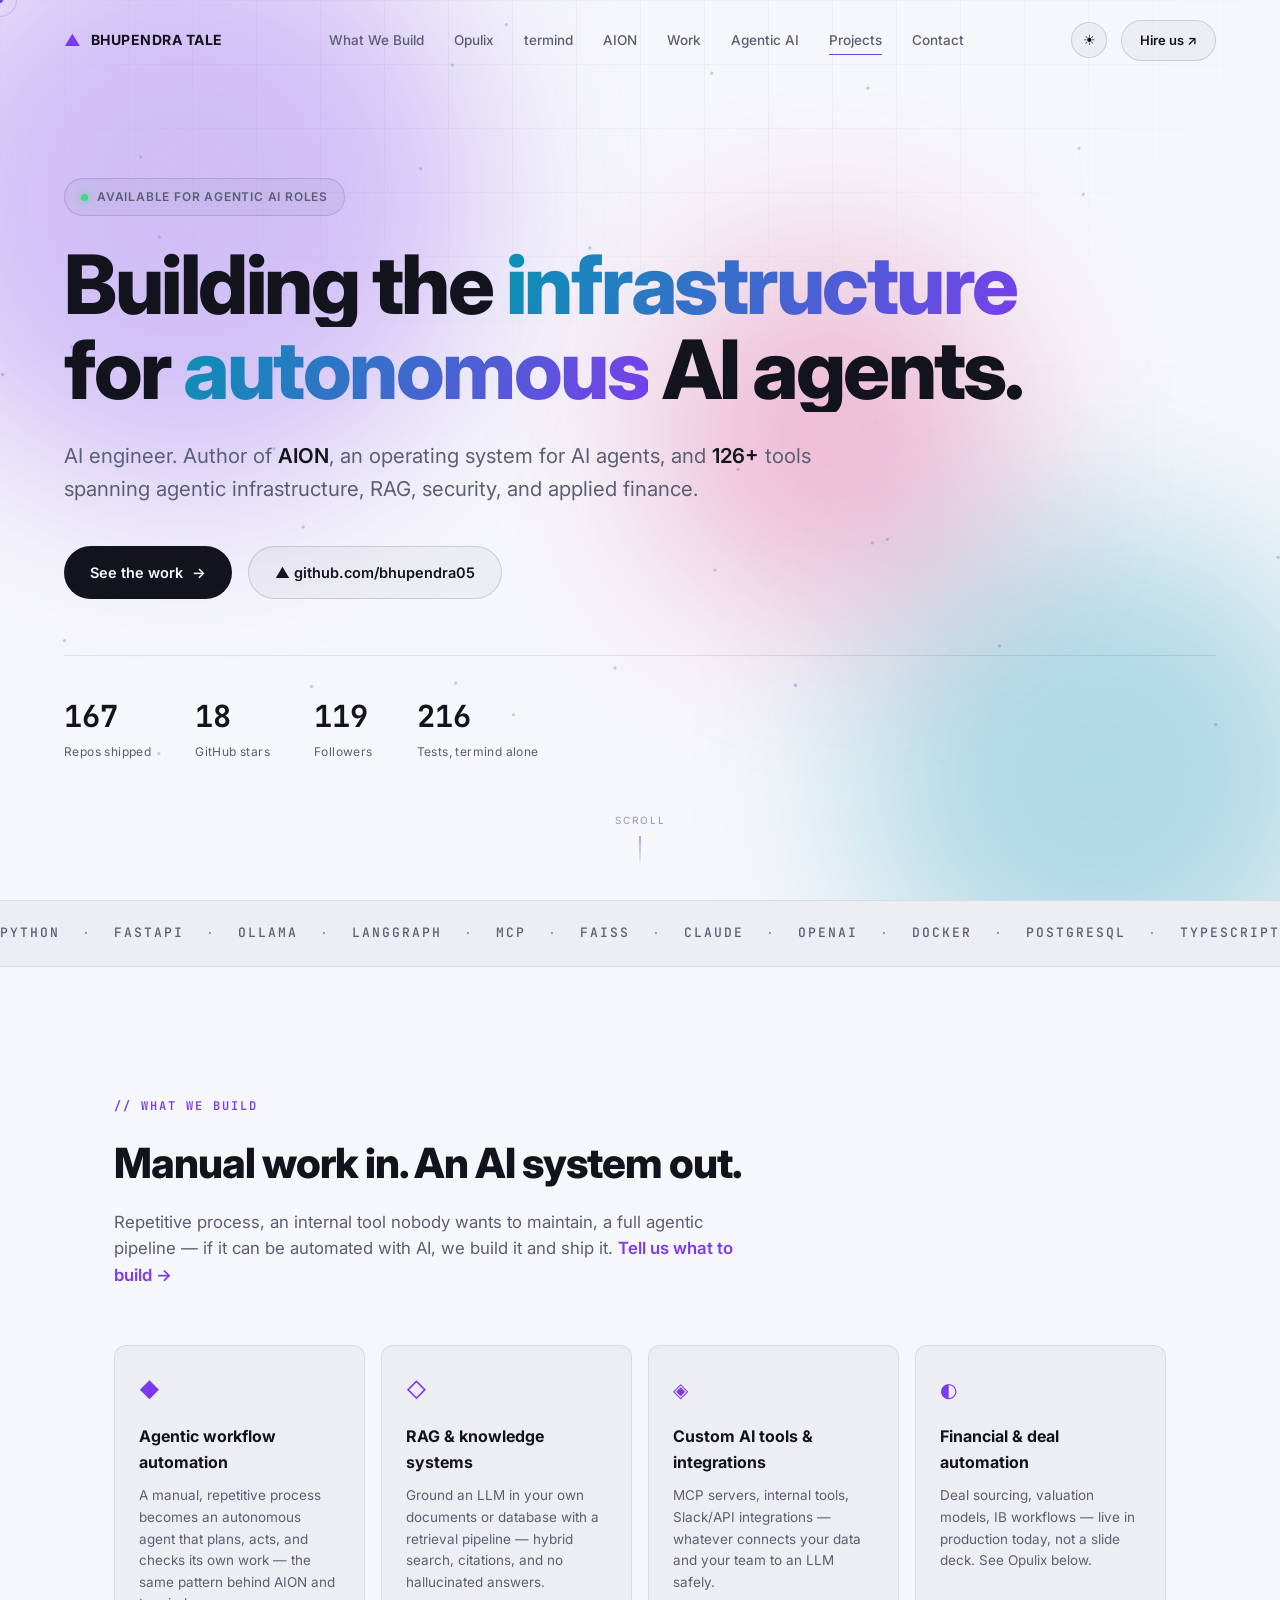
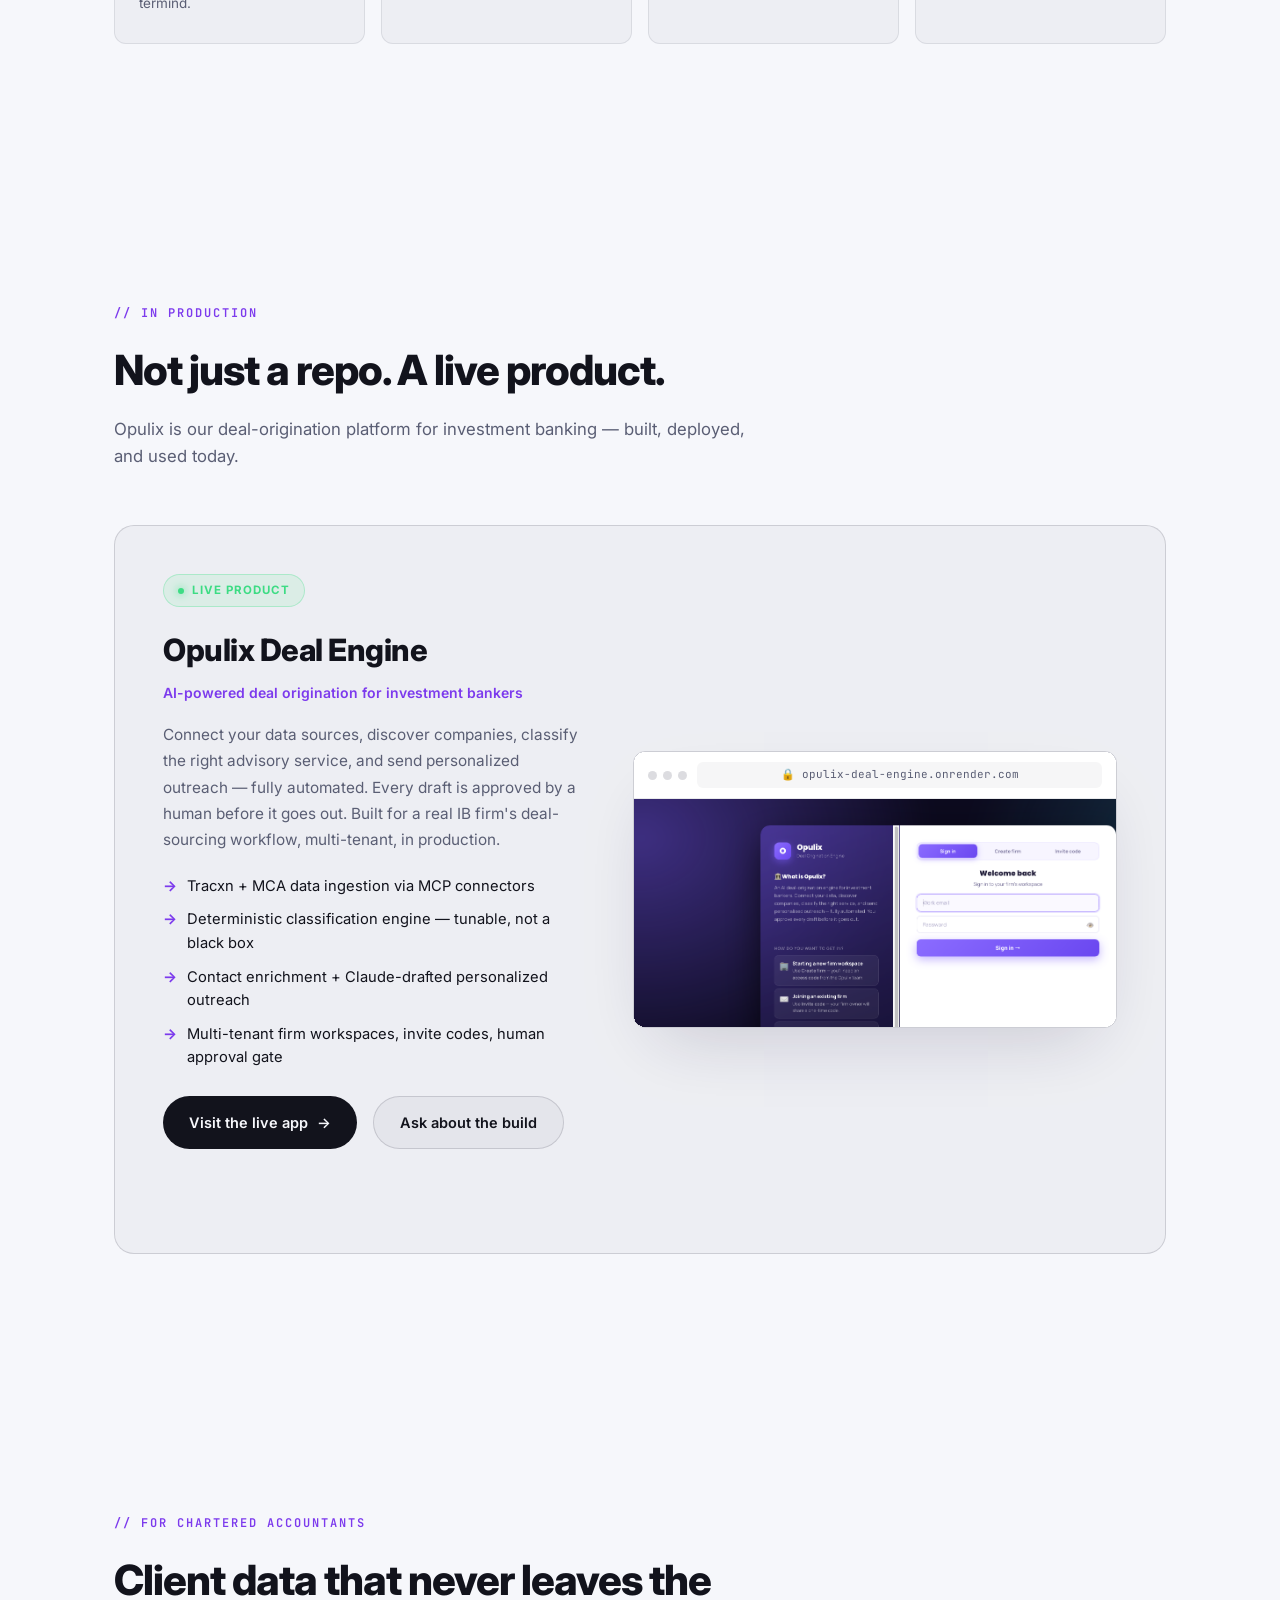
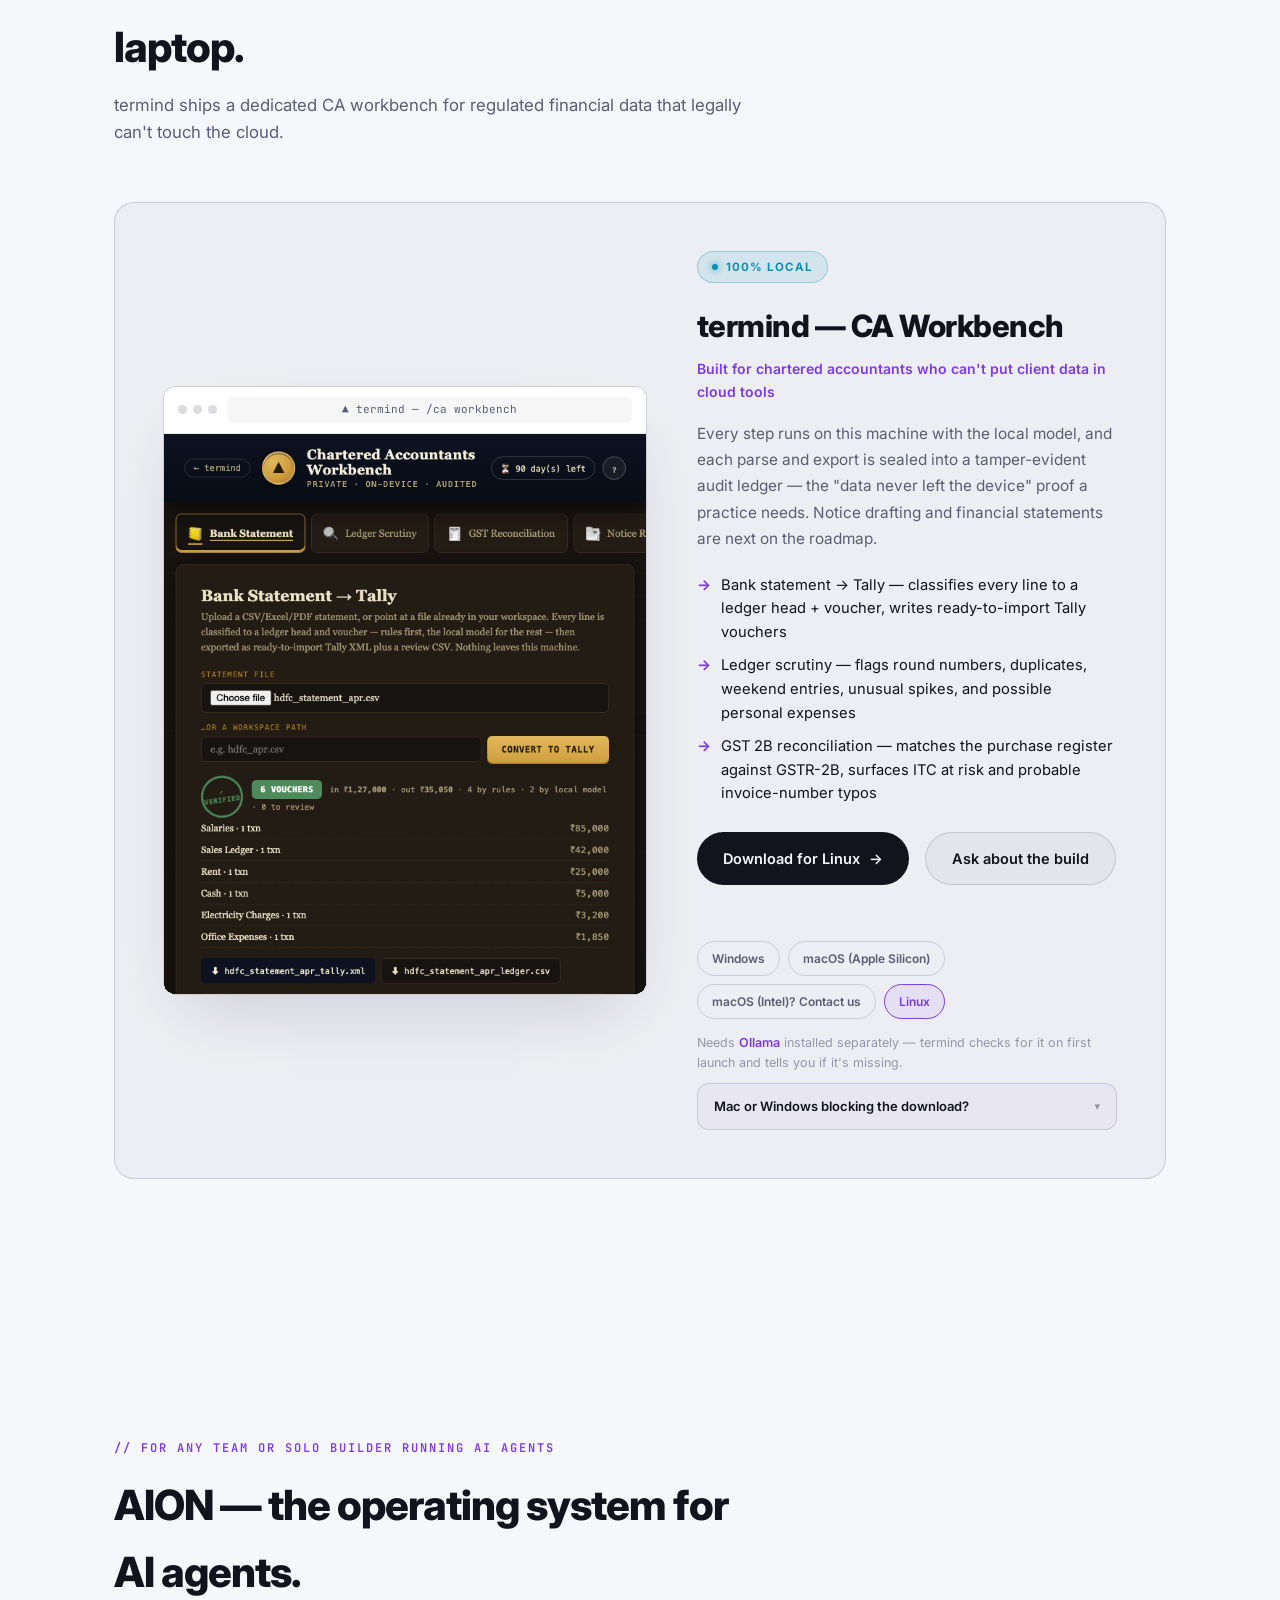
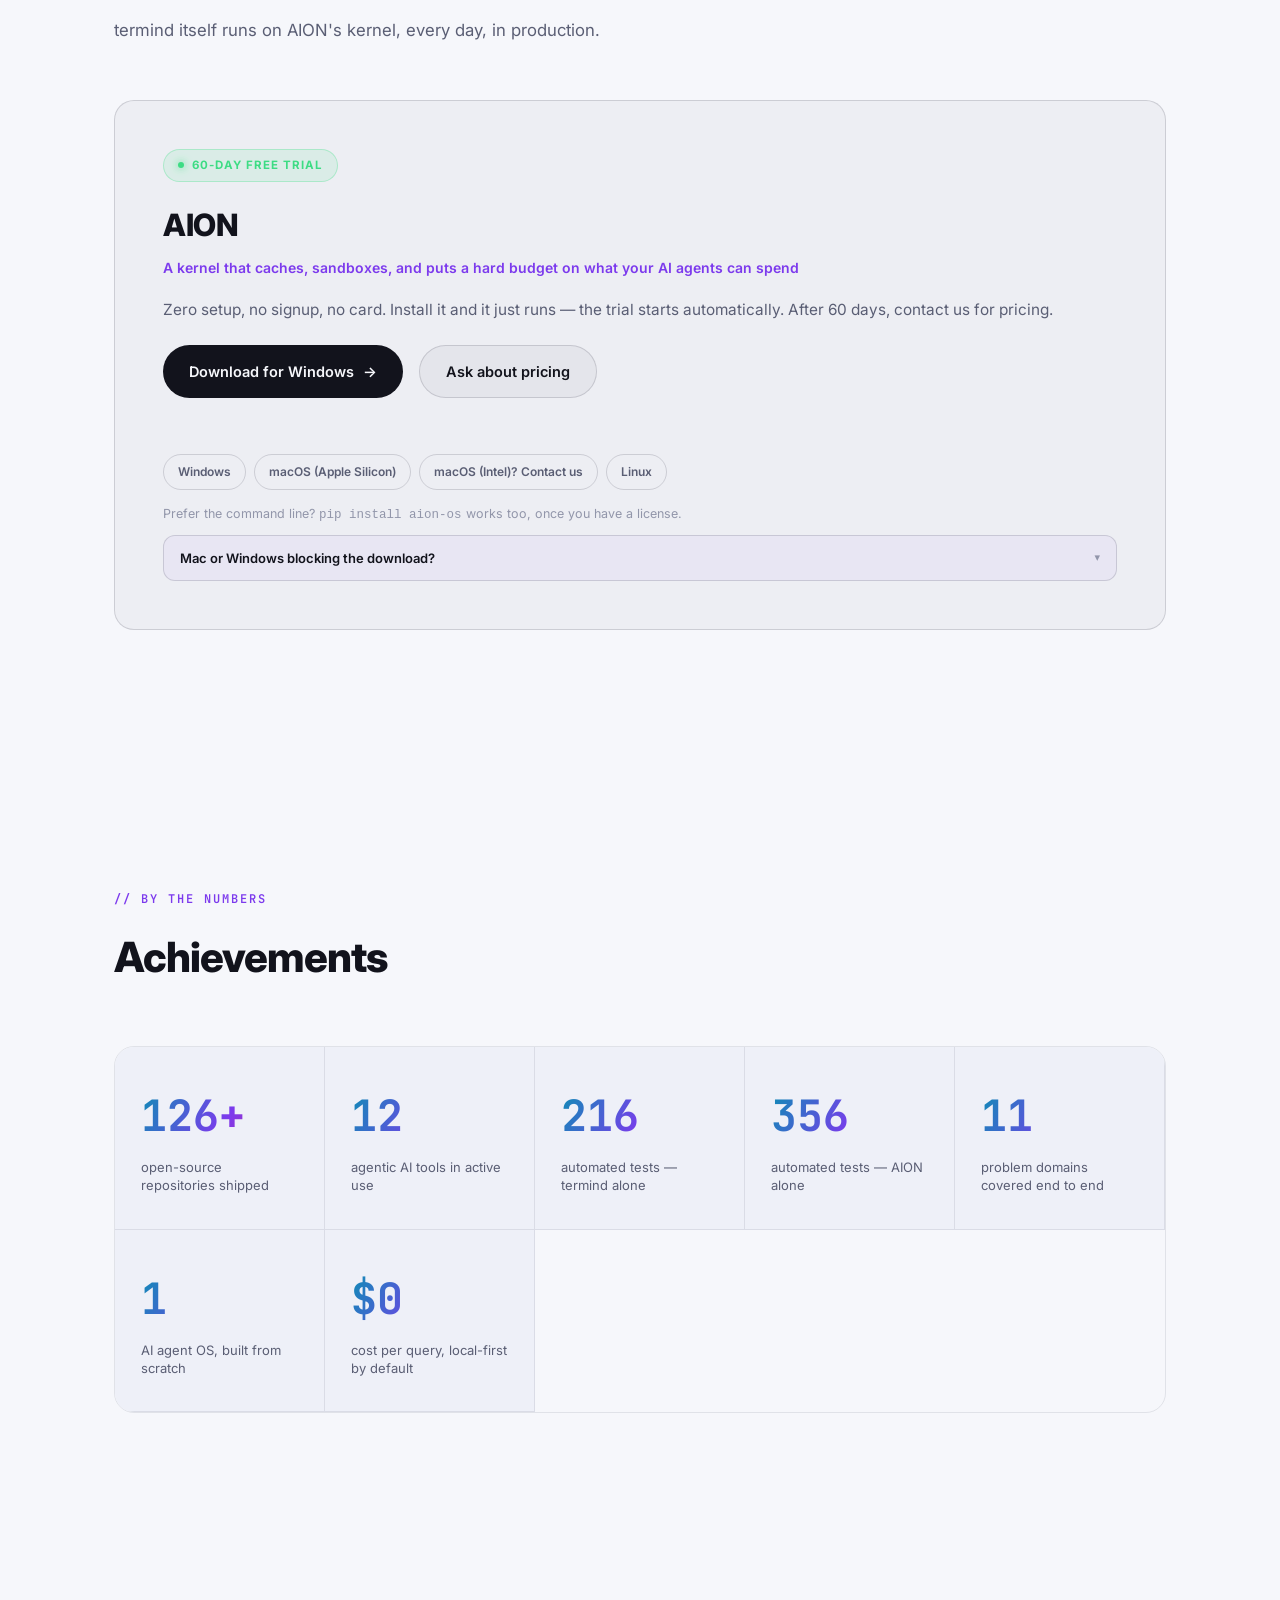
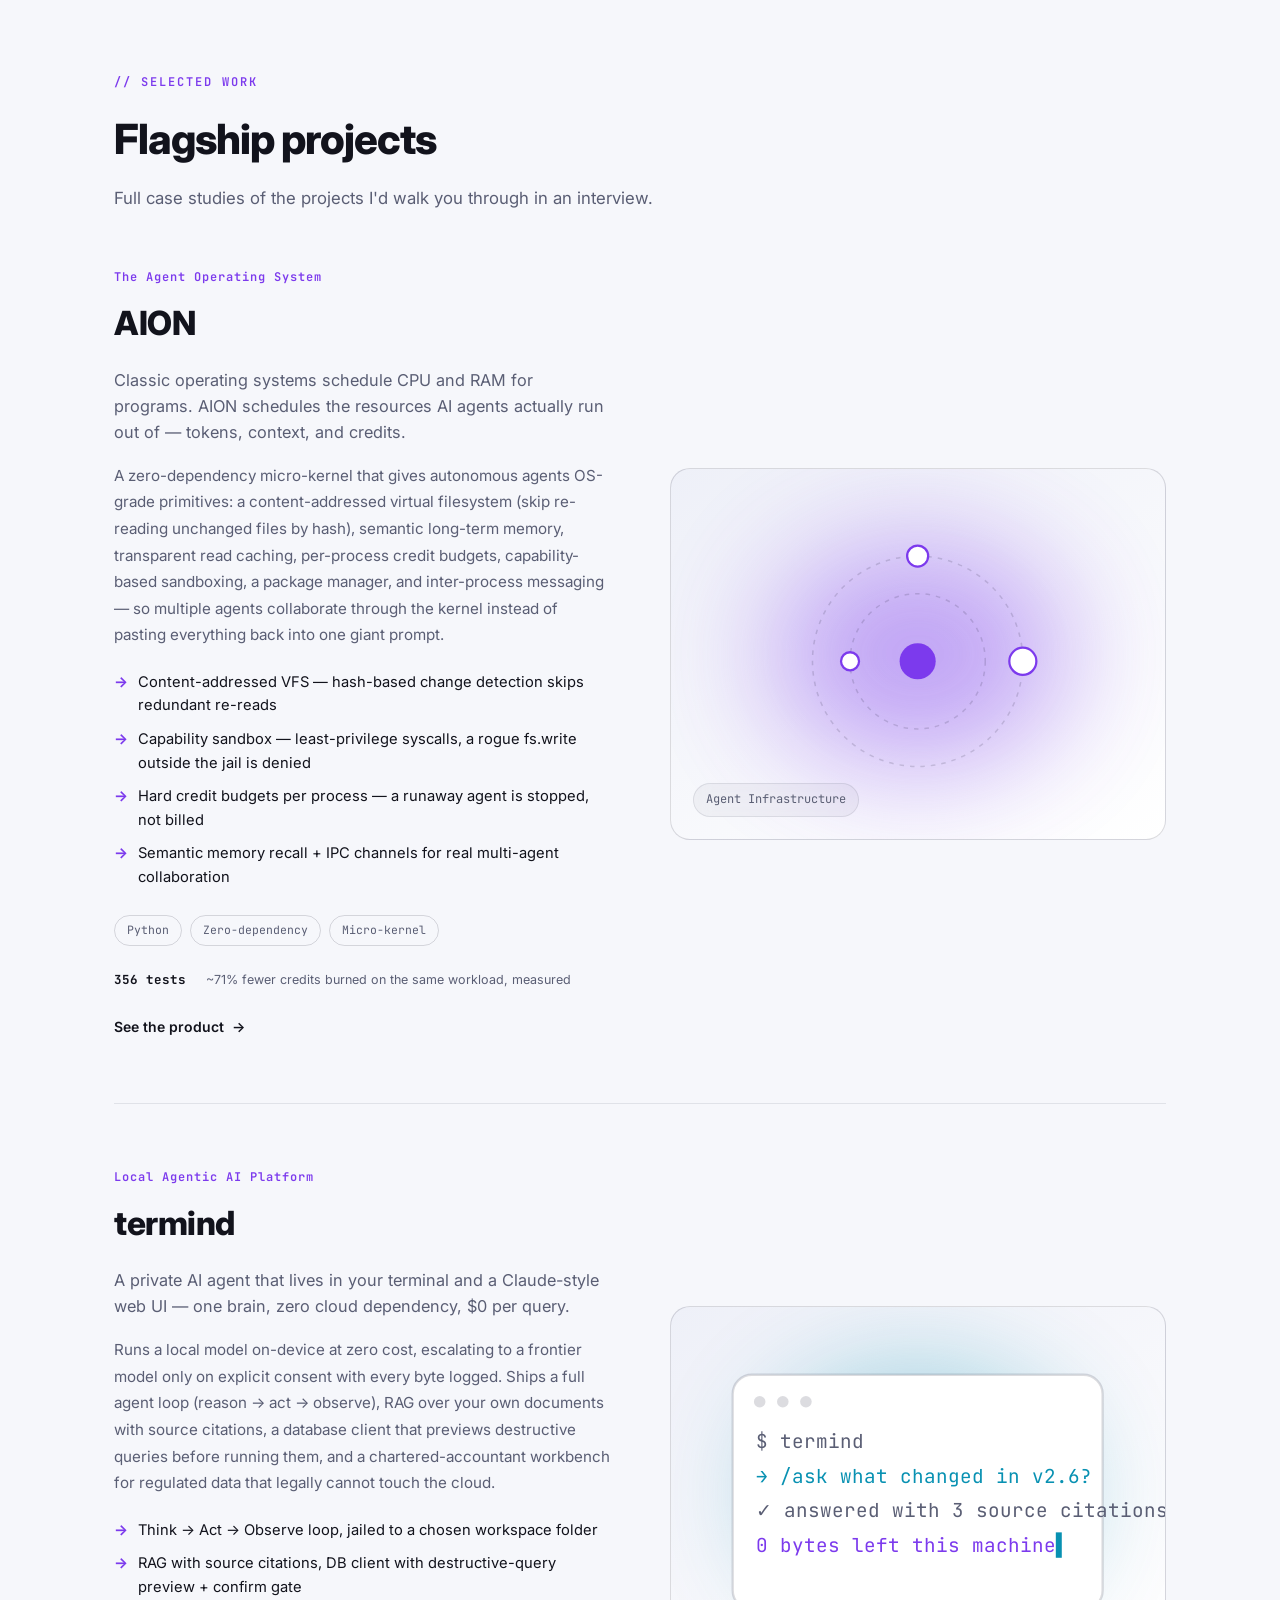
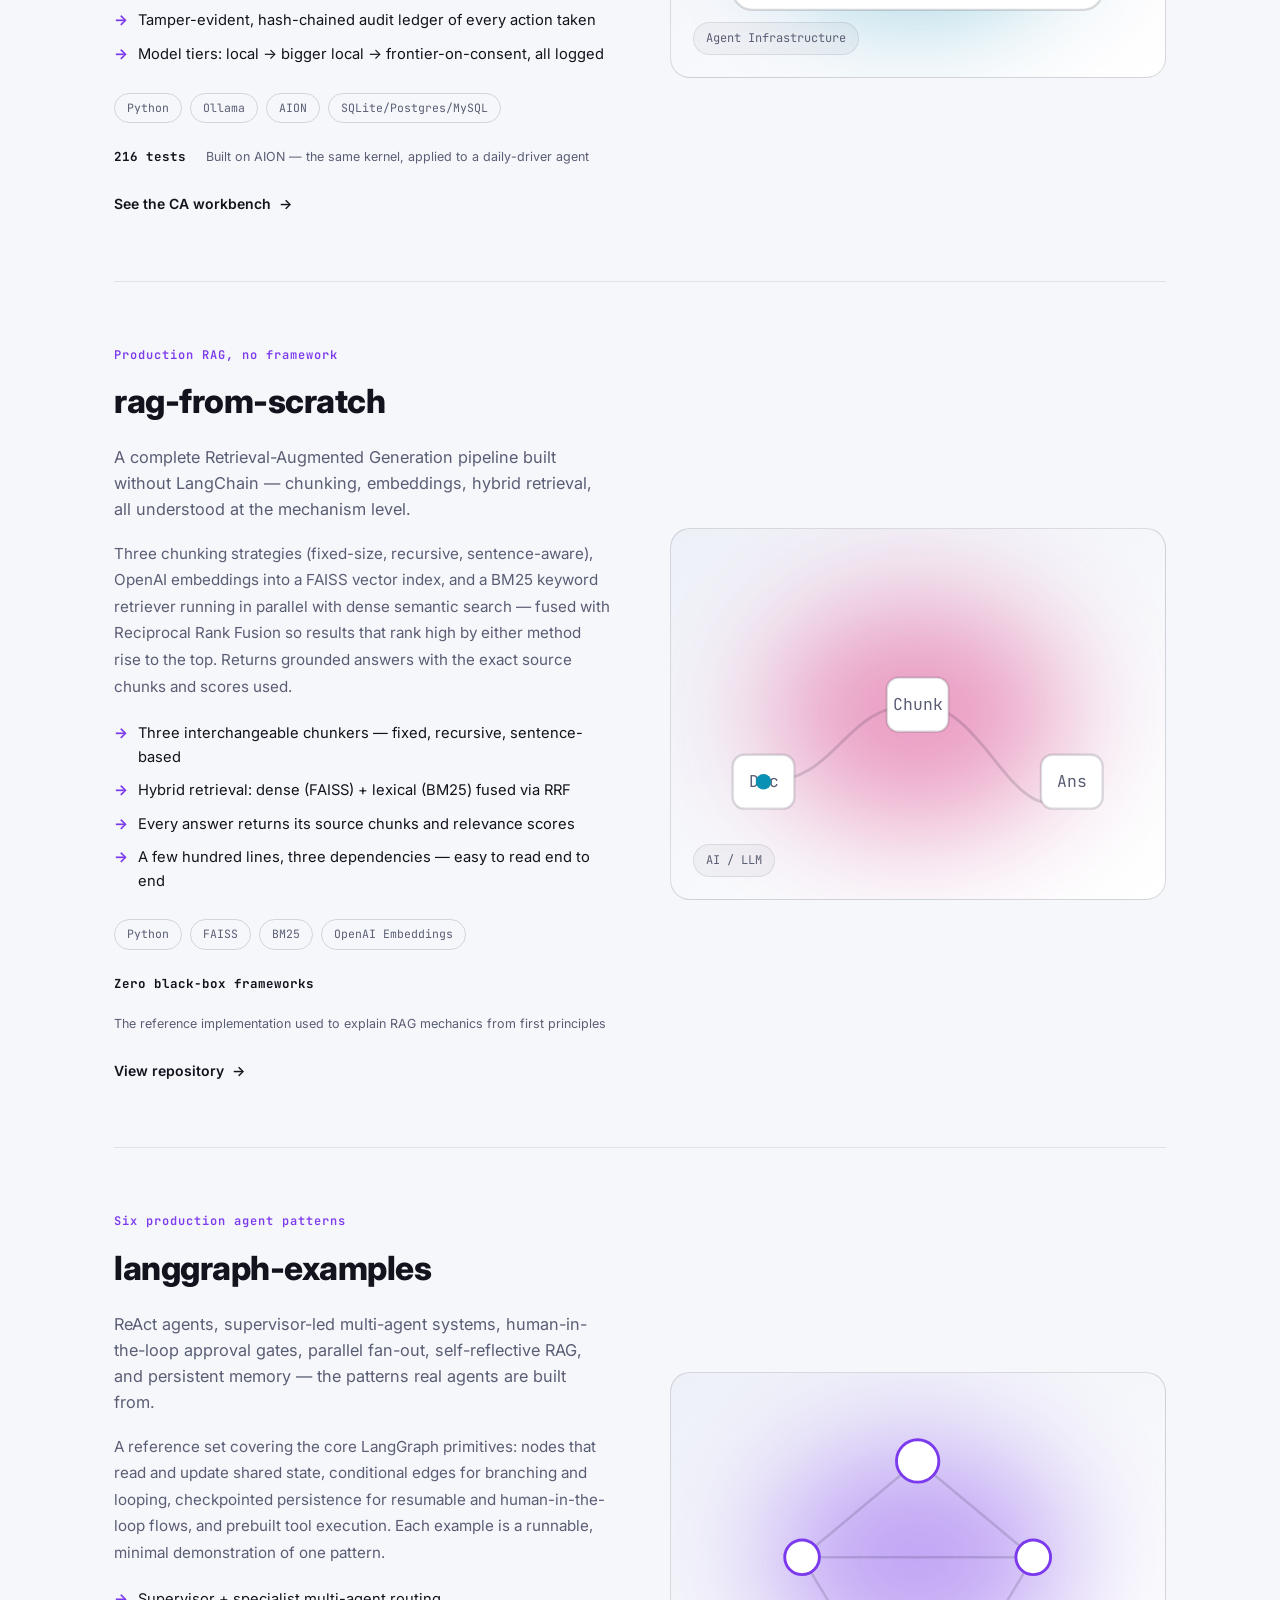
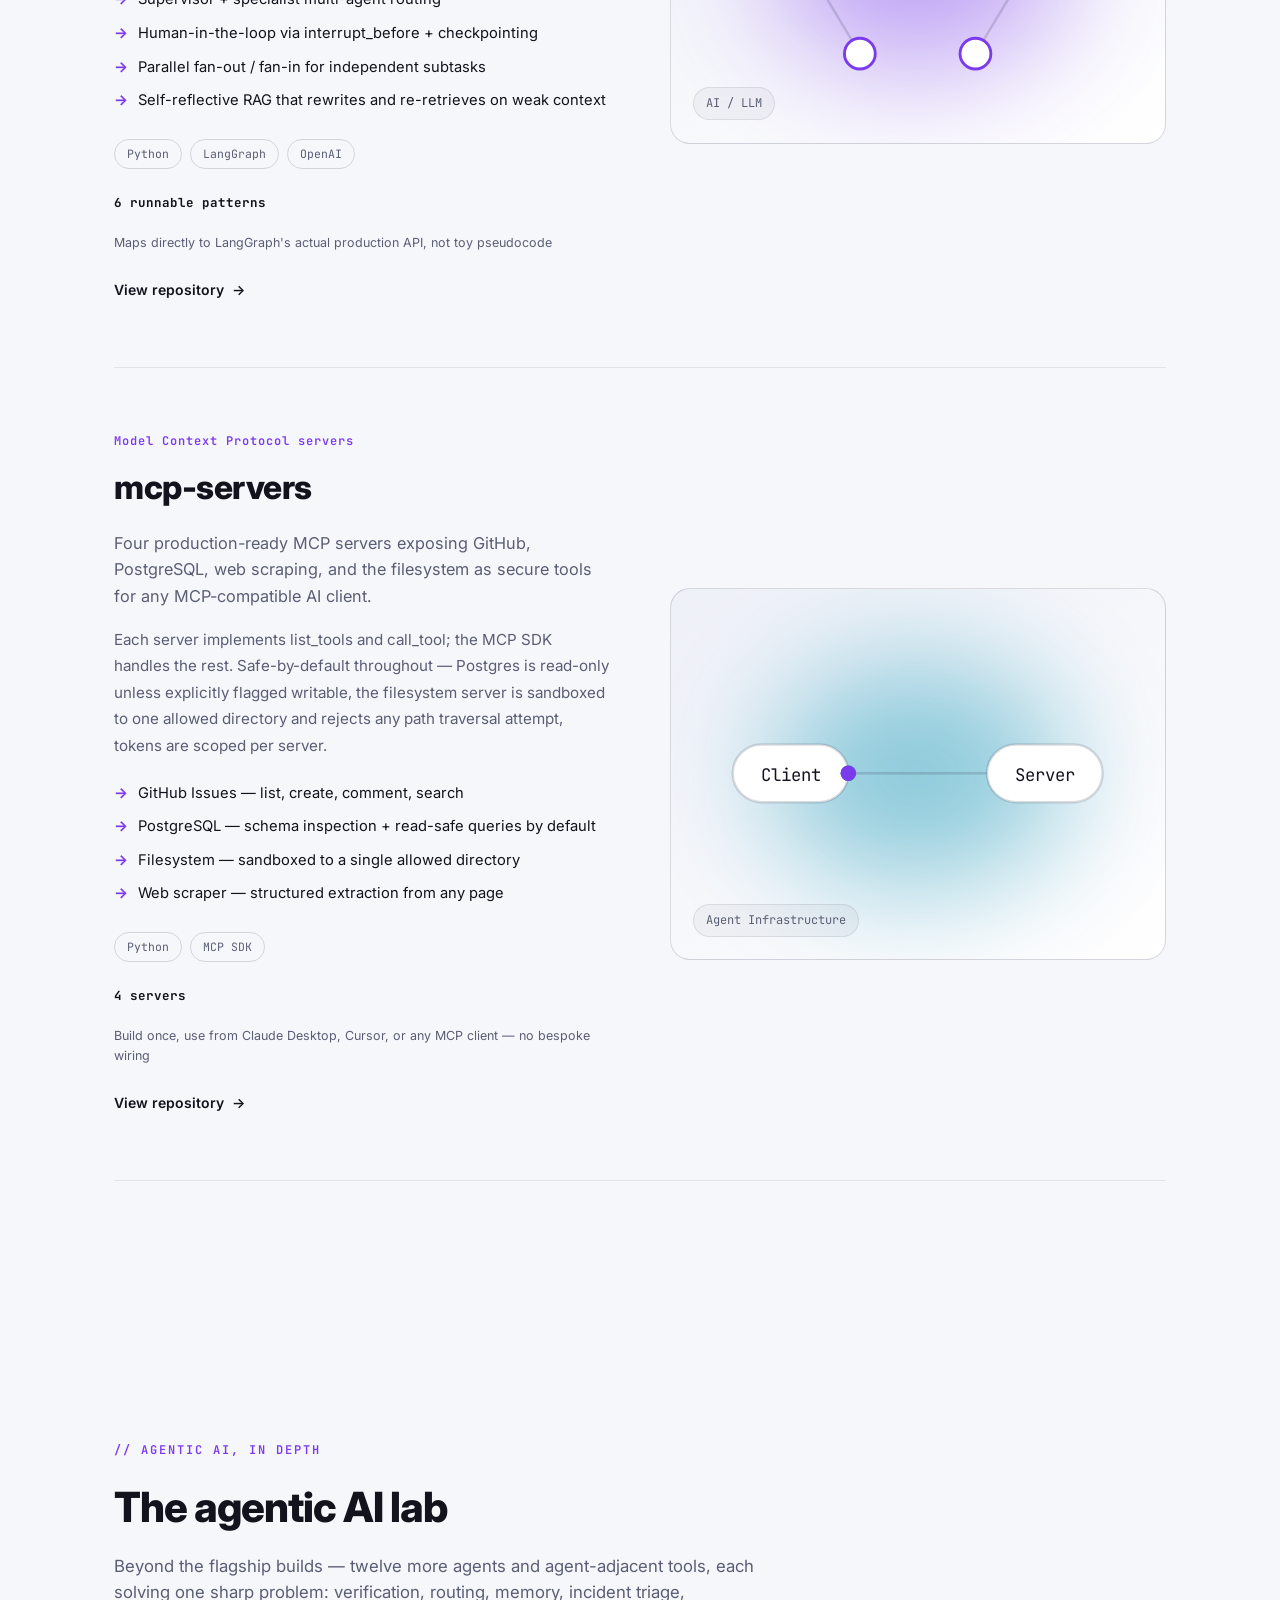
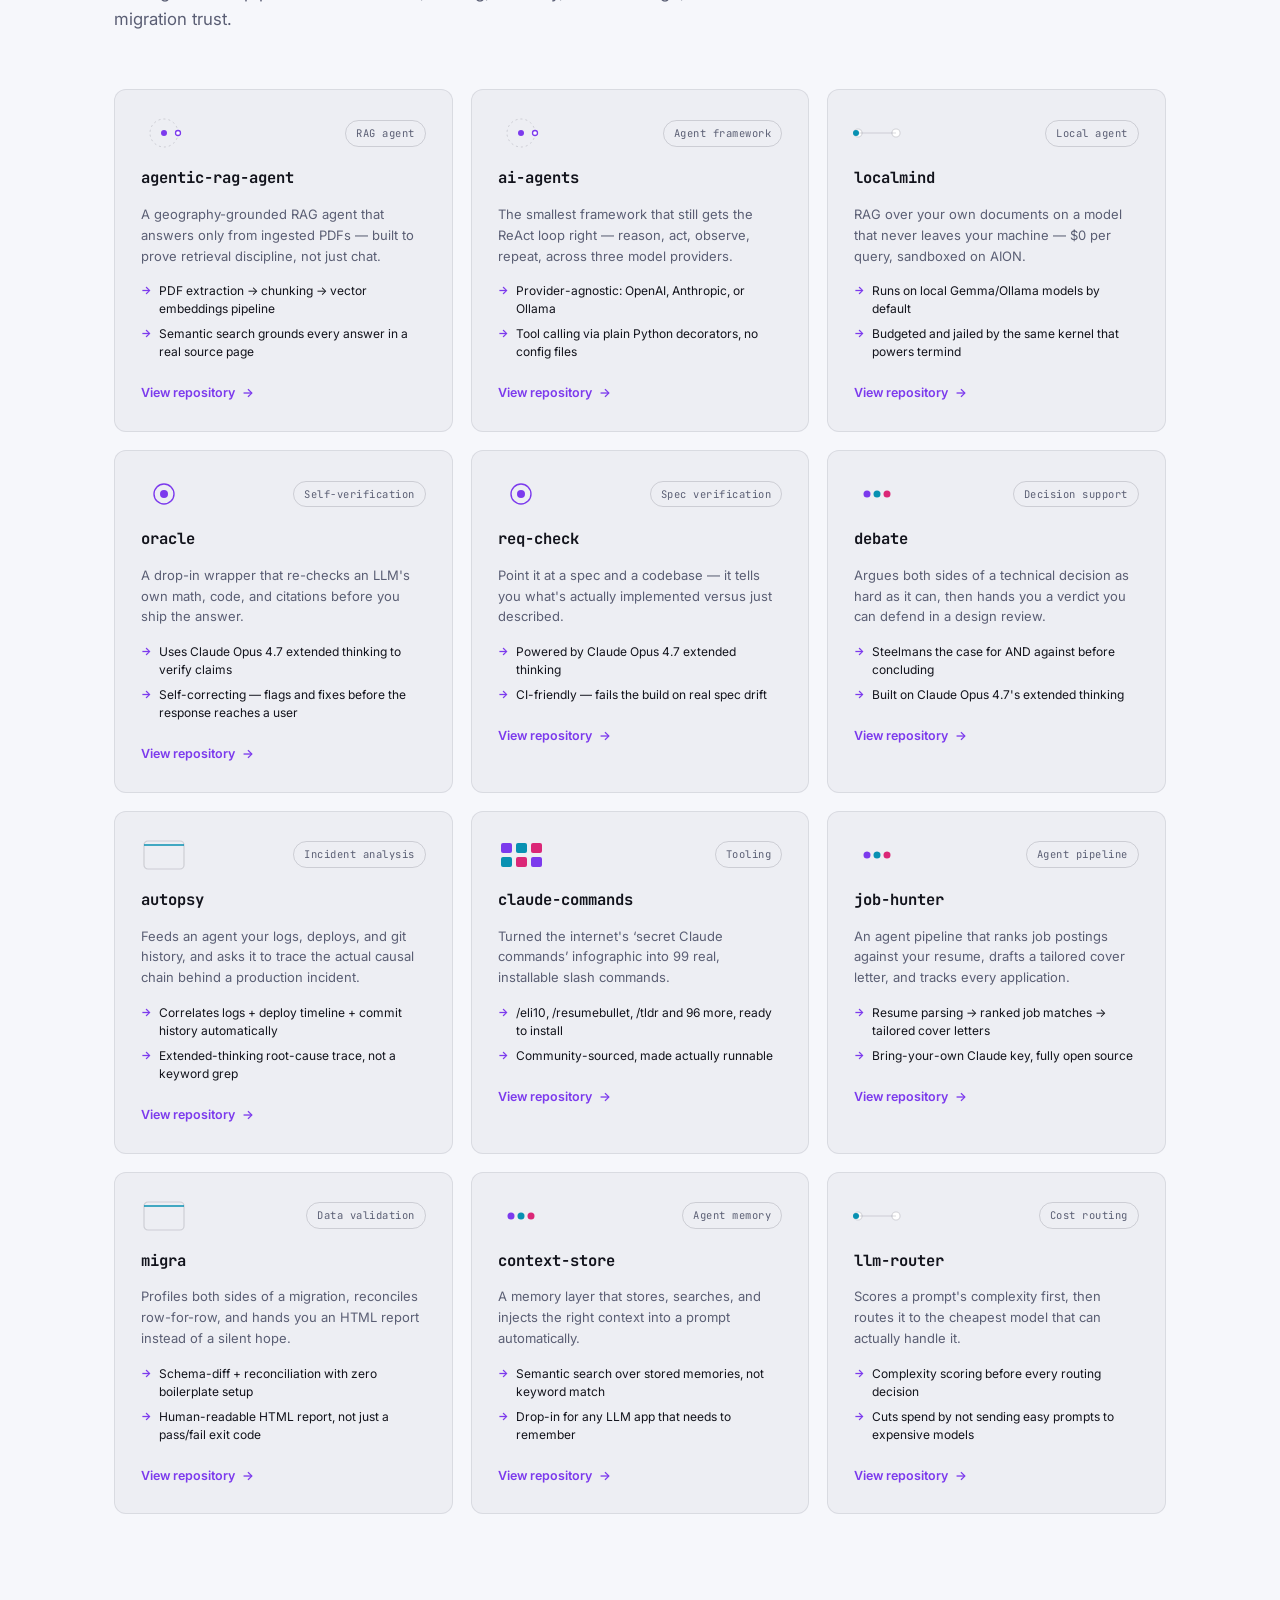
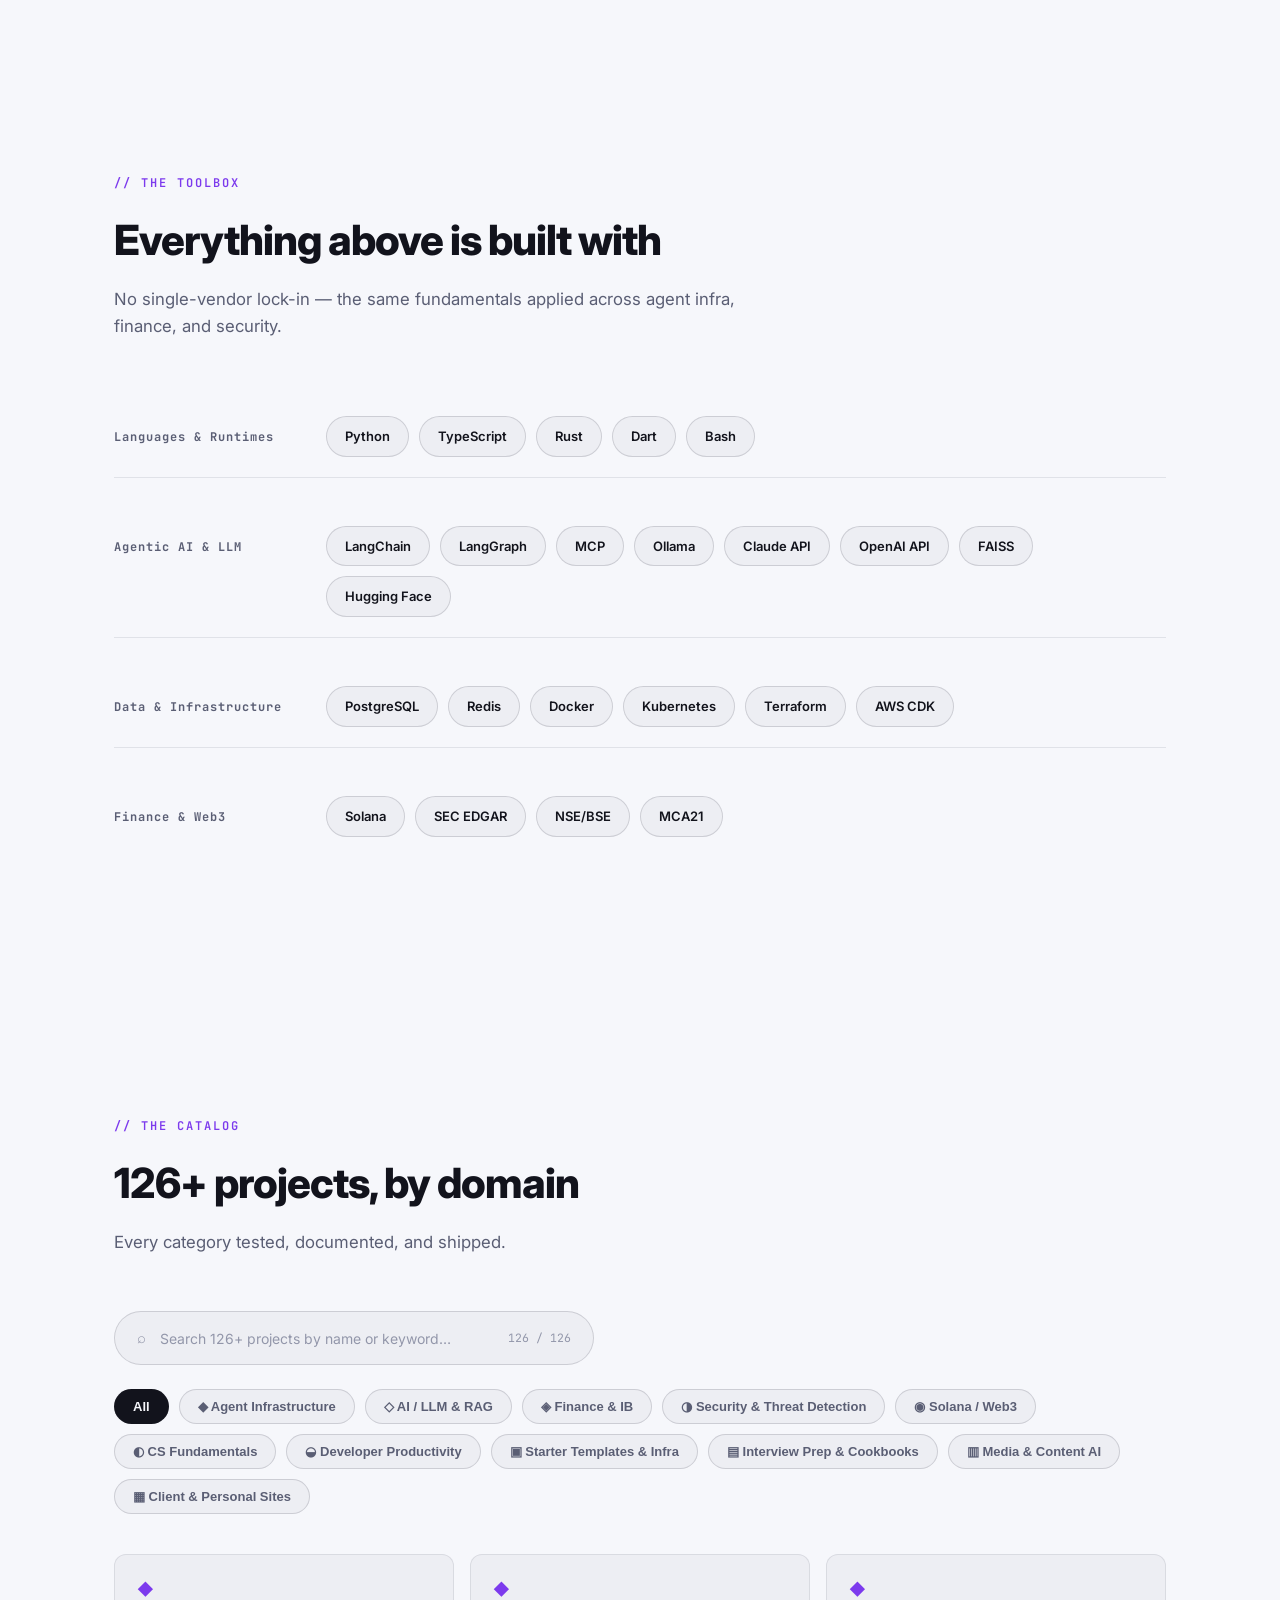
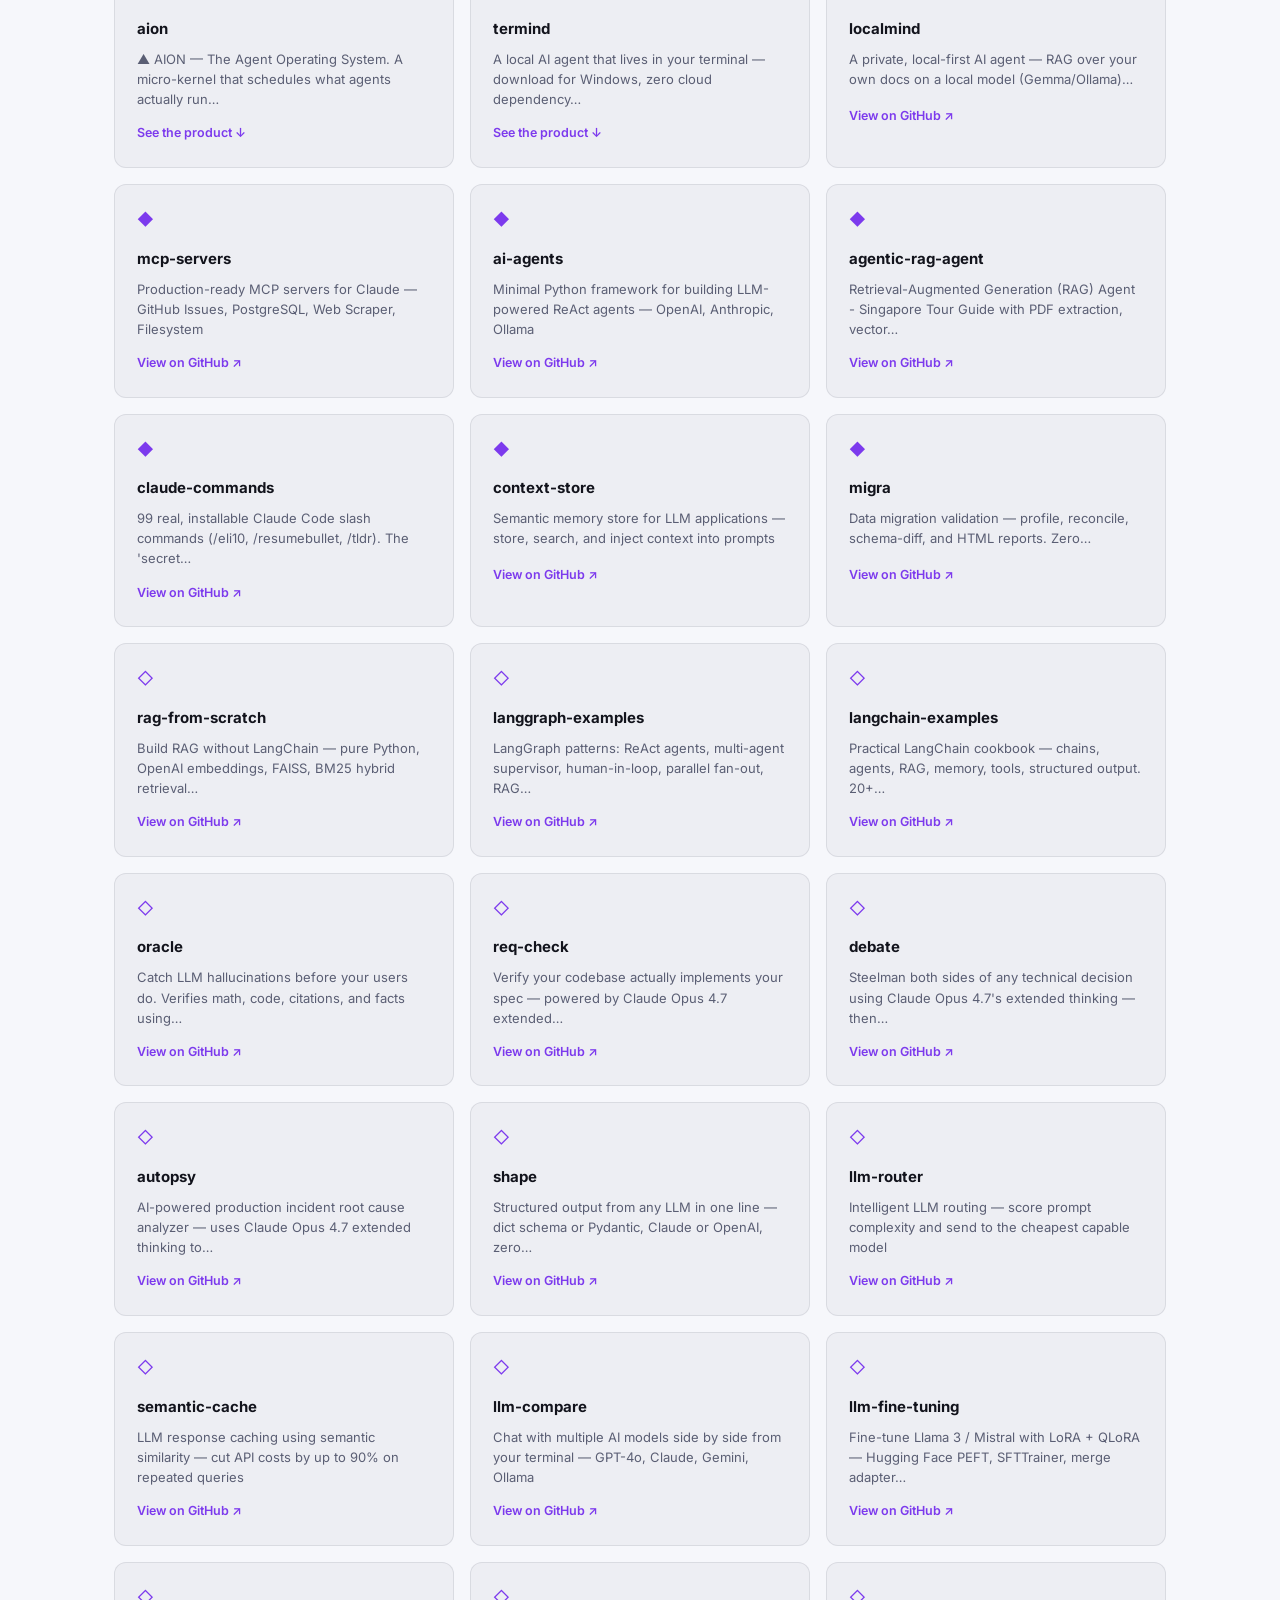
==== commit 4b48ee94: "feat: add Cloudflare Web Analytics Cookie-free, no cross-site tracking — visits now show up in the C" ====
--- a/index.html
+++ b/index.html
@@ -373,11 +373,15 @@
     </section>
 
     <footer>
-      <span>© 2026 Bhupendra Tale · refreshed daily at 02:00 UTC · zero third-party servers</span>
+      <span>© 2026 Bhupendra Tale · refreshed daily at 02:00 UTC · privacy-first analytics, no cookies</span>
       <a href="https://github.com/bhupendra05/bhupendra05" target="_blank" rel="noopener">view source ▲</a>
     </footer>
   </main>
 
   <script src="dashboard.js?v=12" defer></script>
+
+  <!-- Cloudflare Web Analytics — no cookies, no cross-site tracking -->
+  <script type='module' src='https://static.cloudflareinsights.com/beacon.min.js' data-cf-beacon='{"token": "471008f86bac4e1fbe8c6cc64e50973b"}'></script>
+  <!-- End Cloudflare Web Analytics -->
 </body>
 </html>
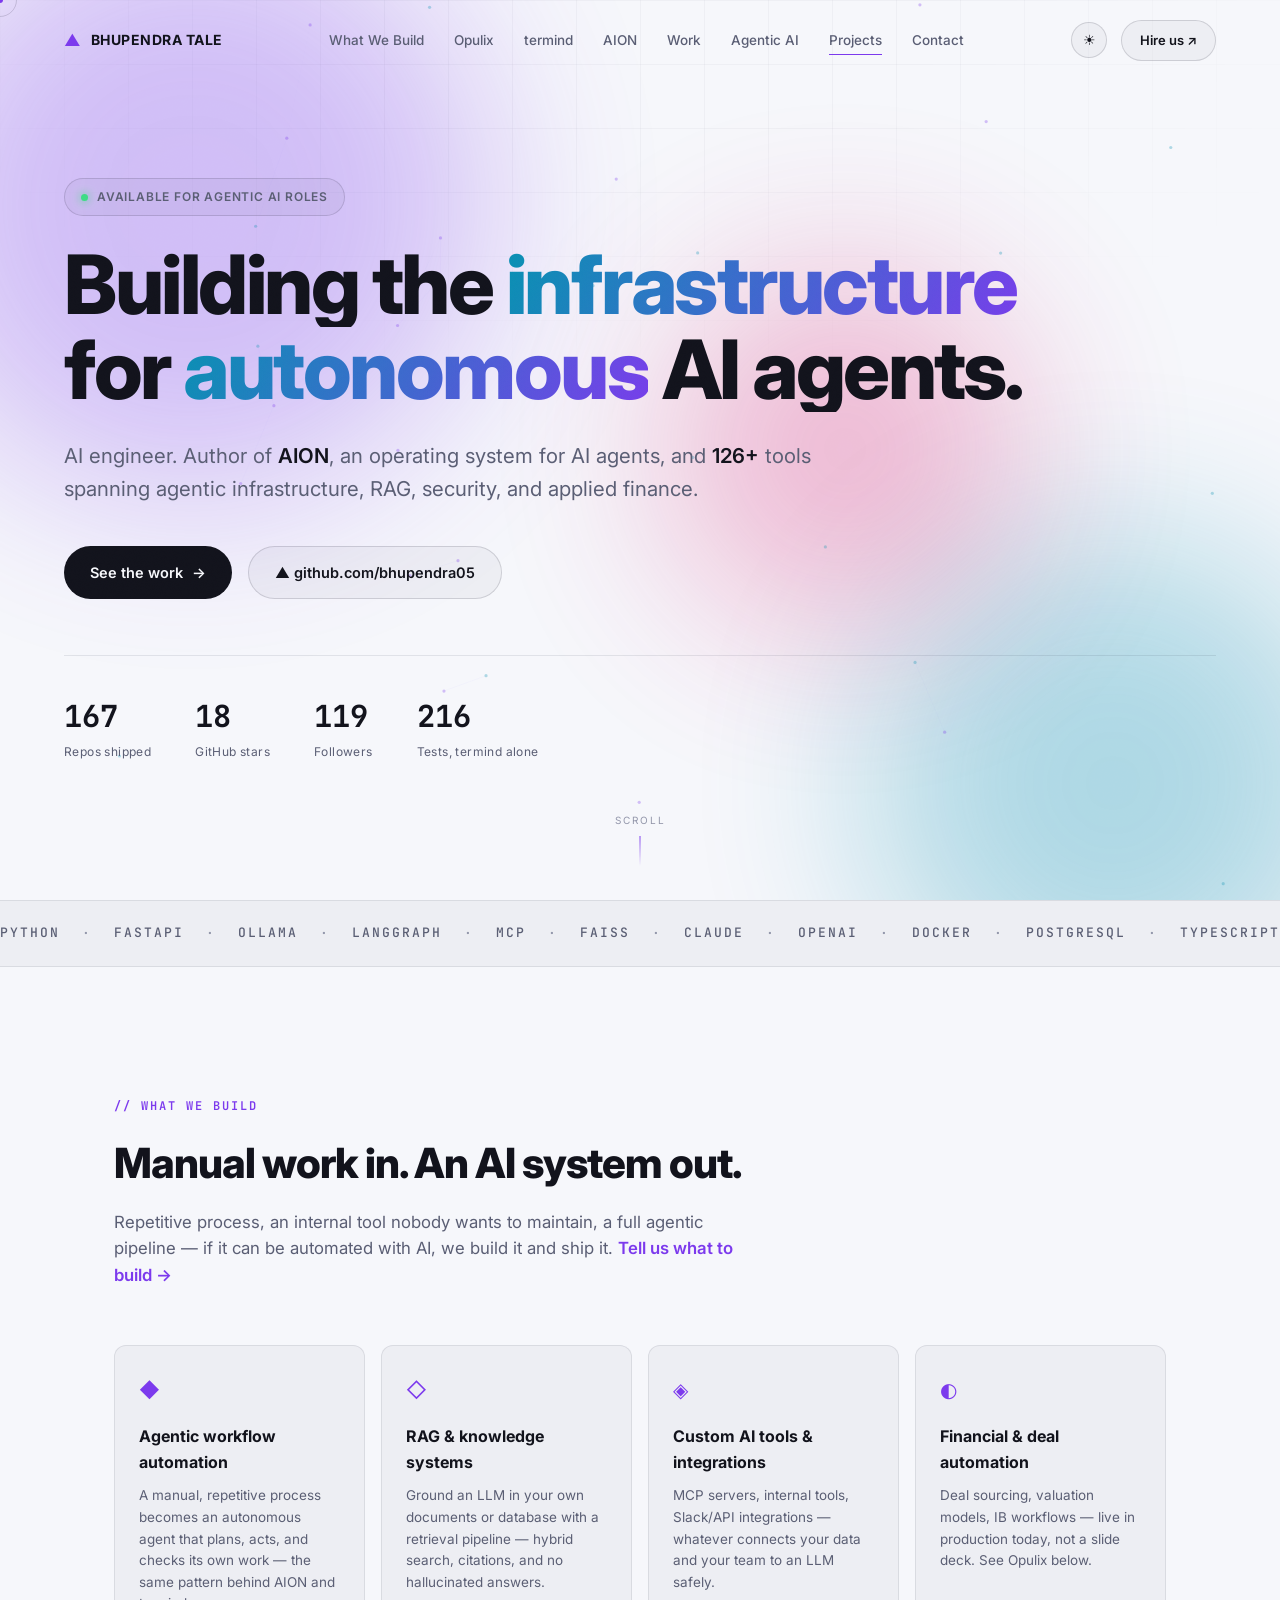
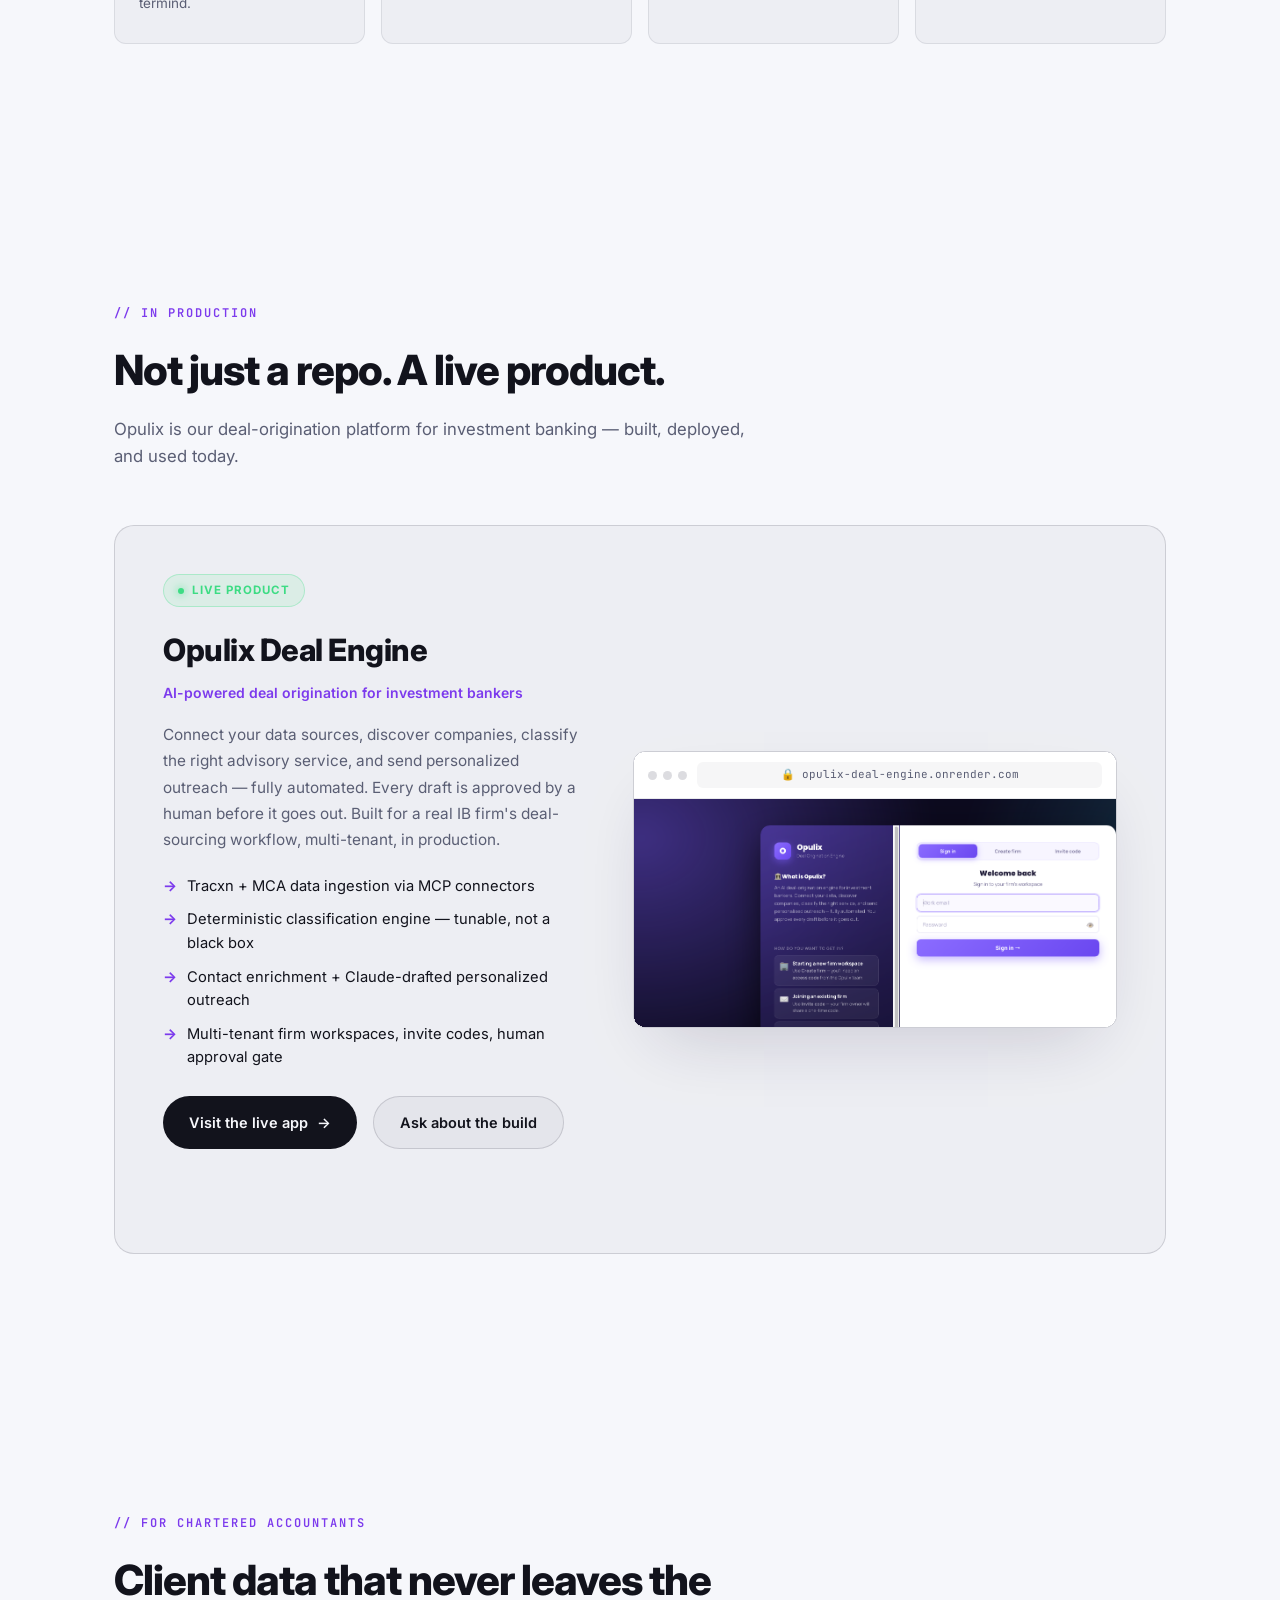
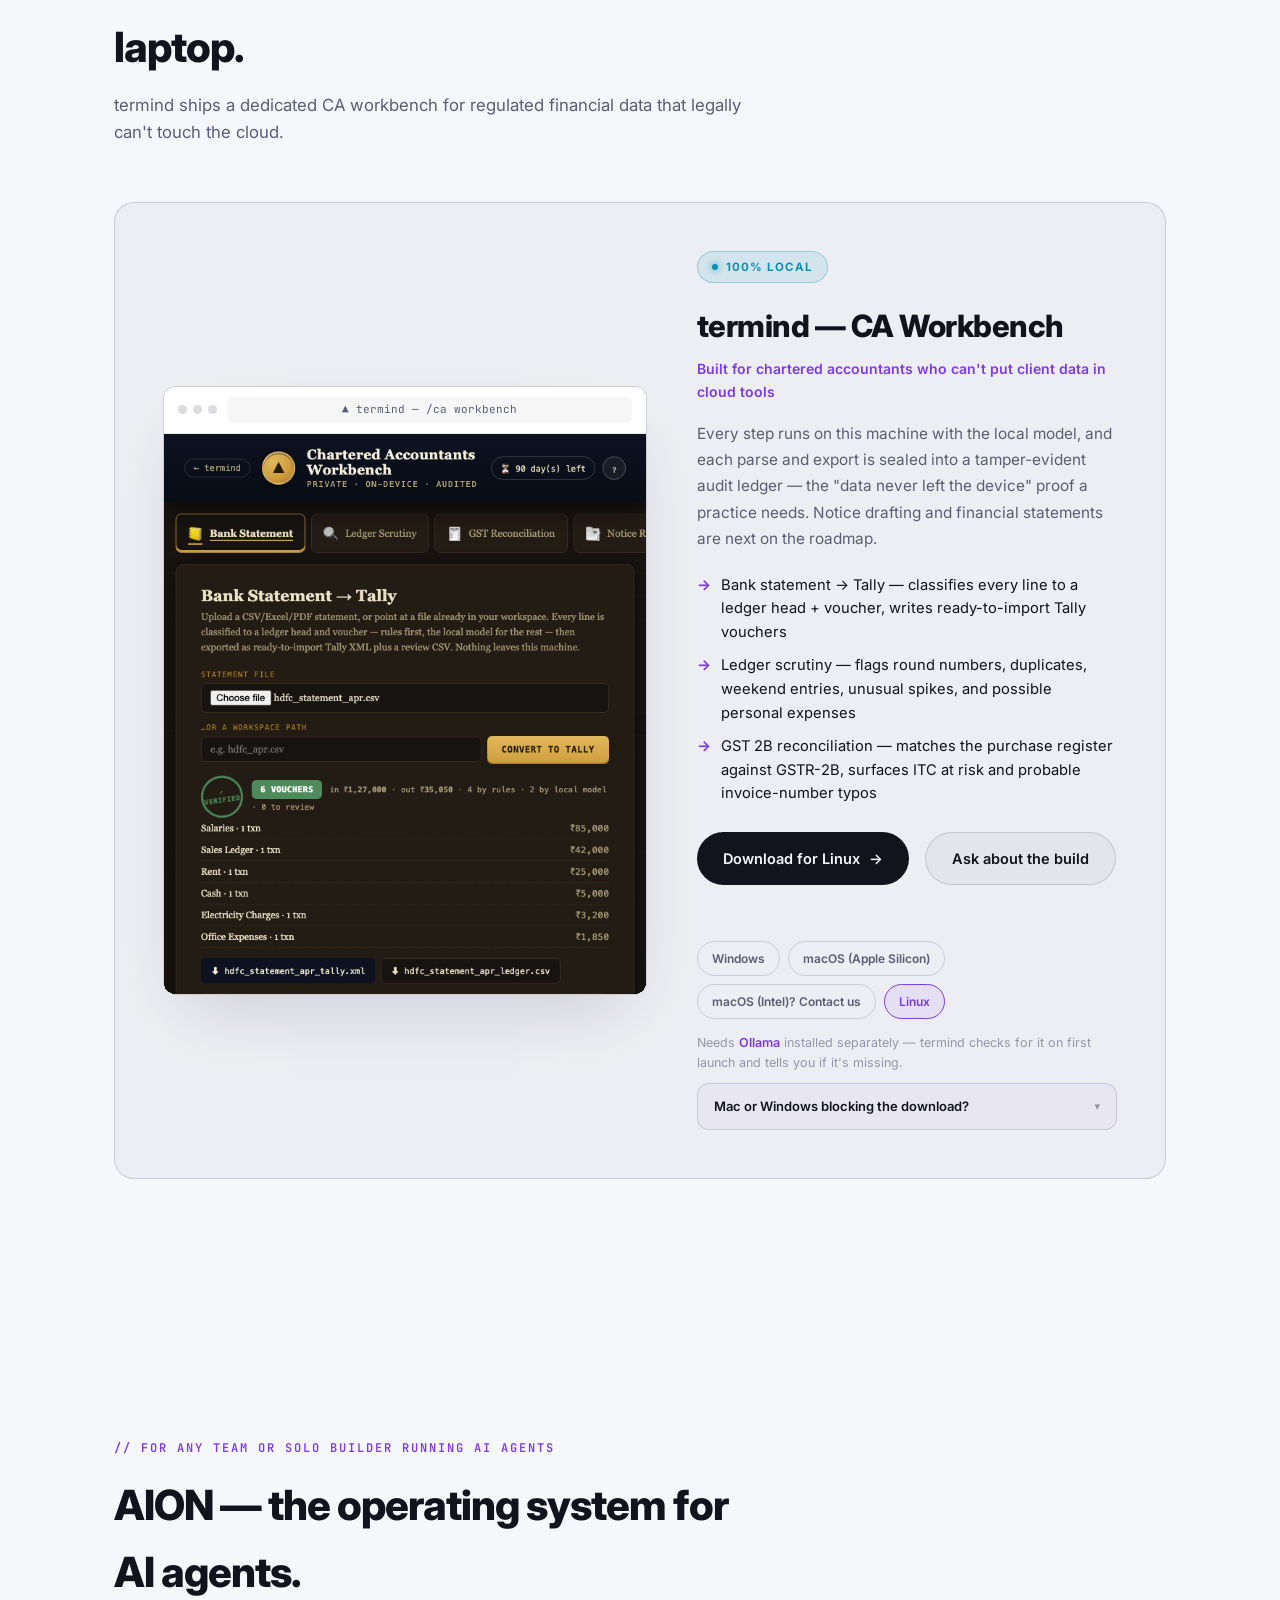
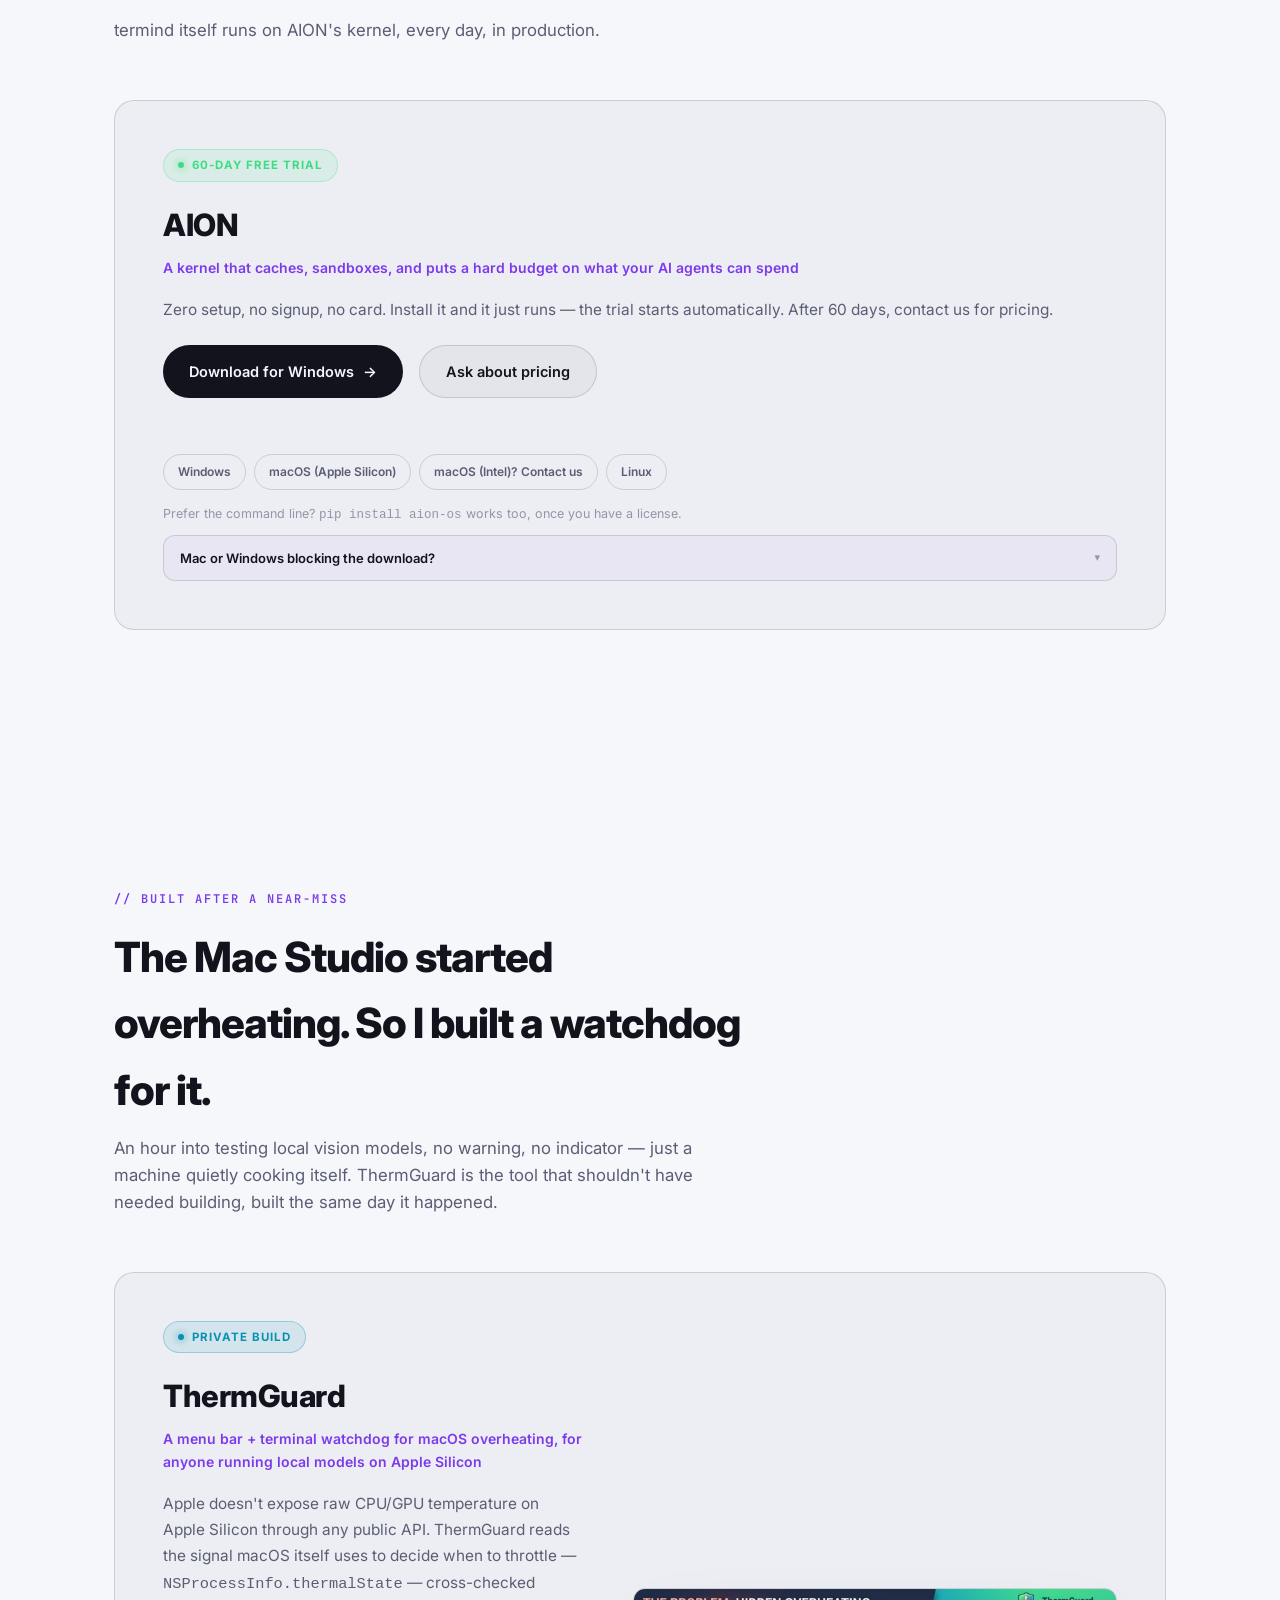
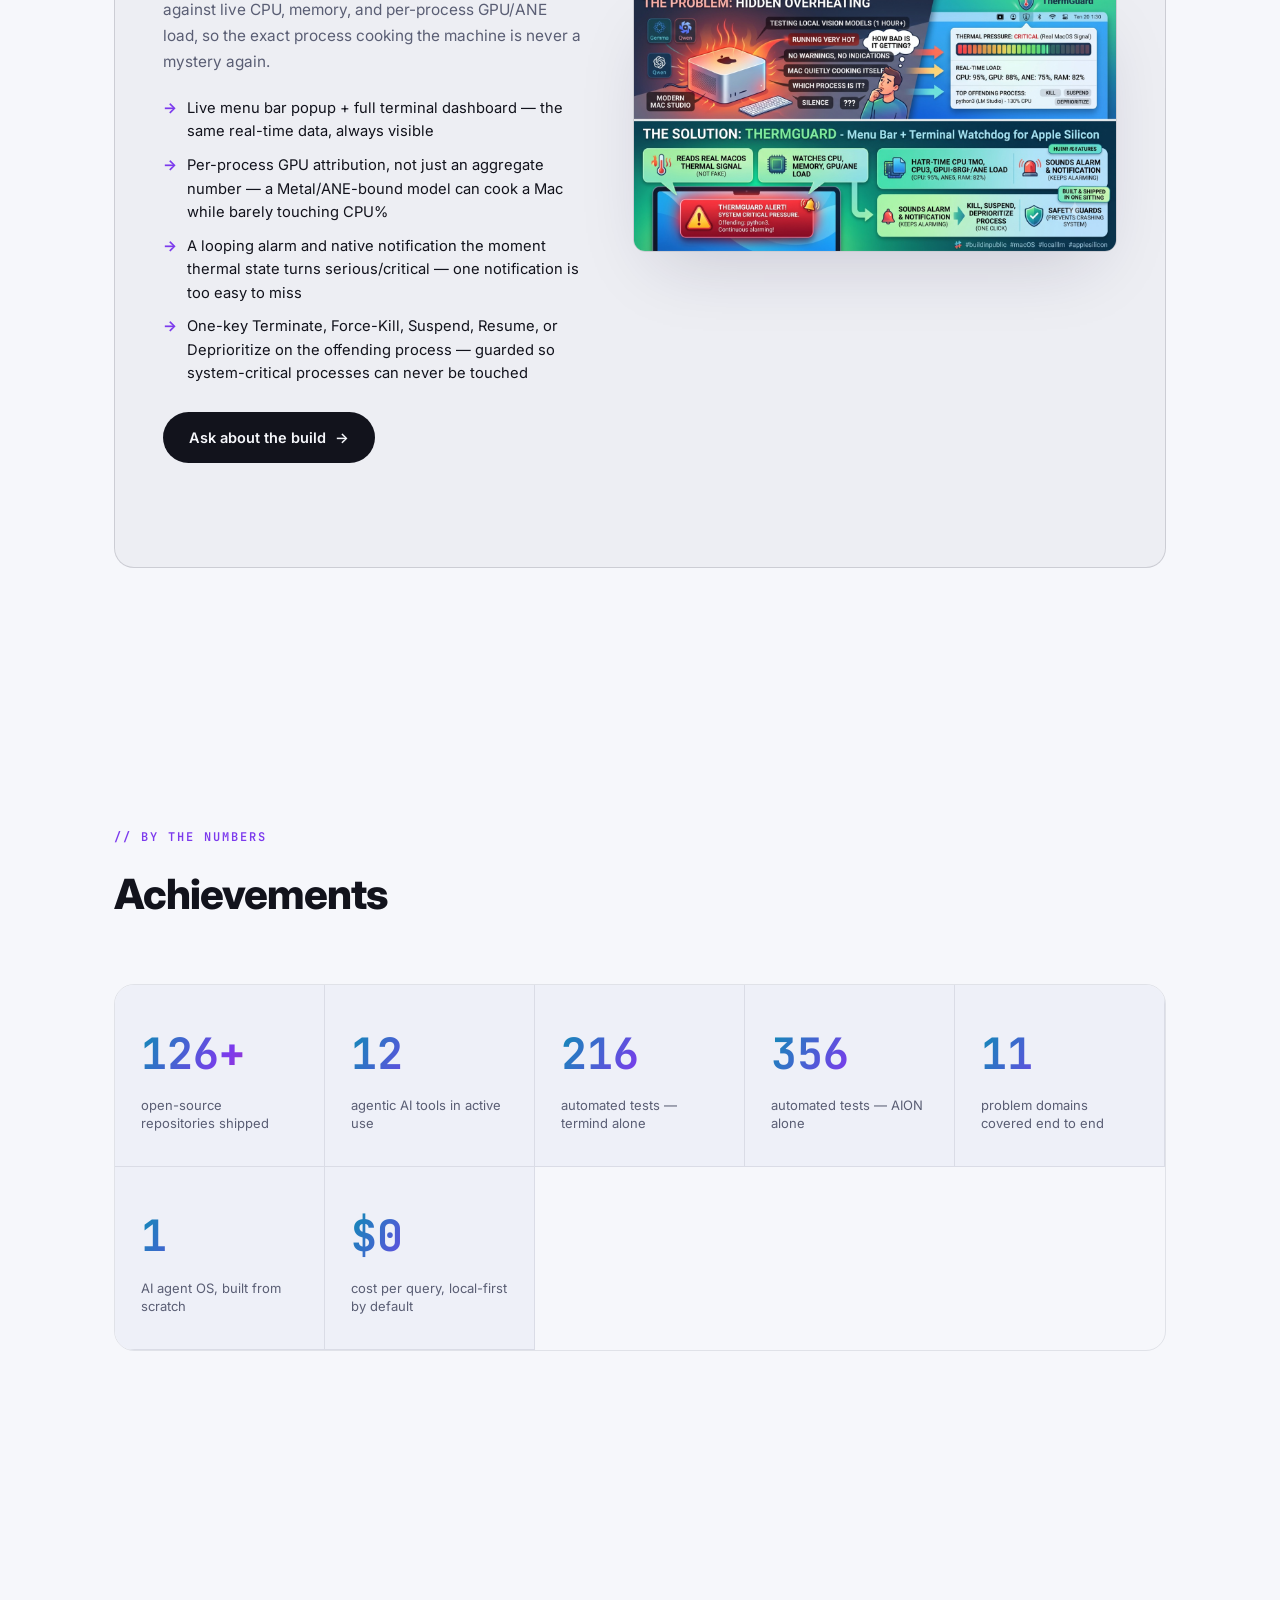
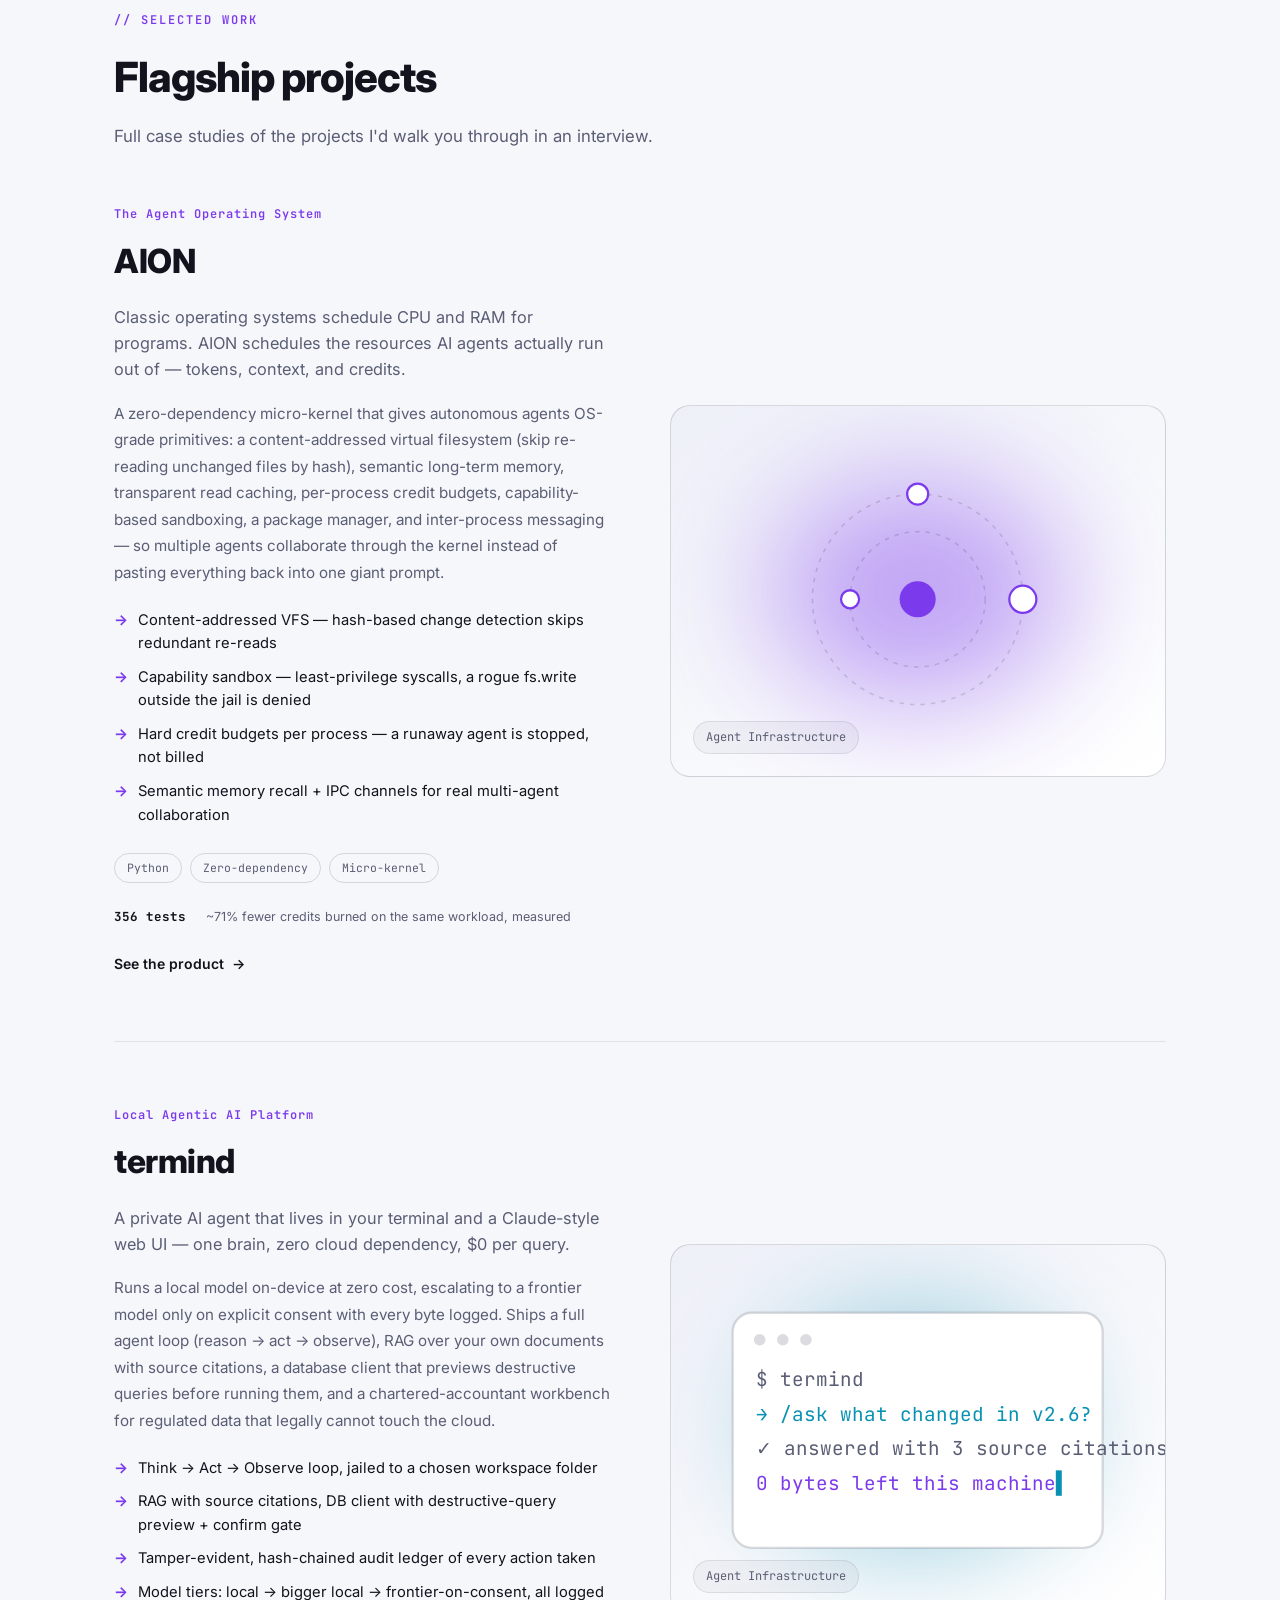
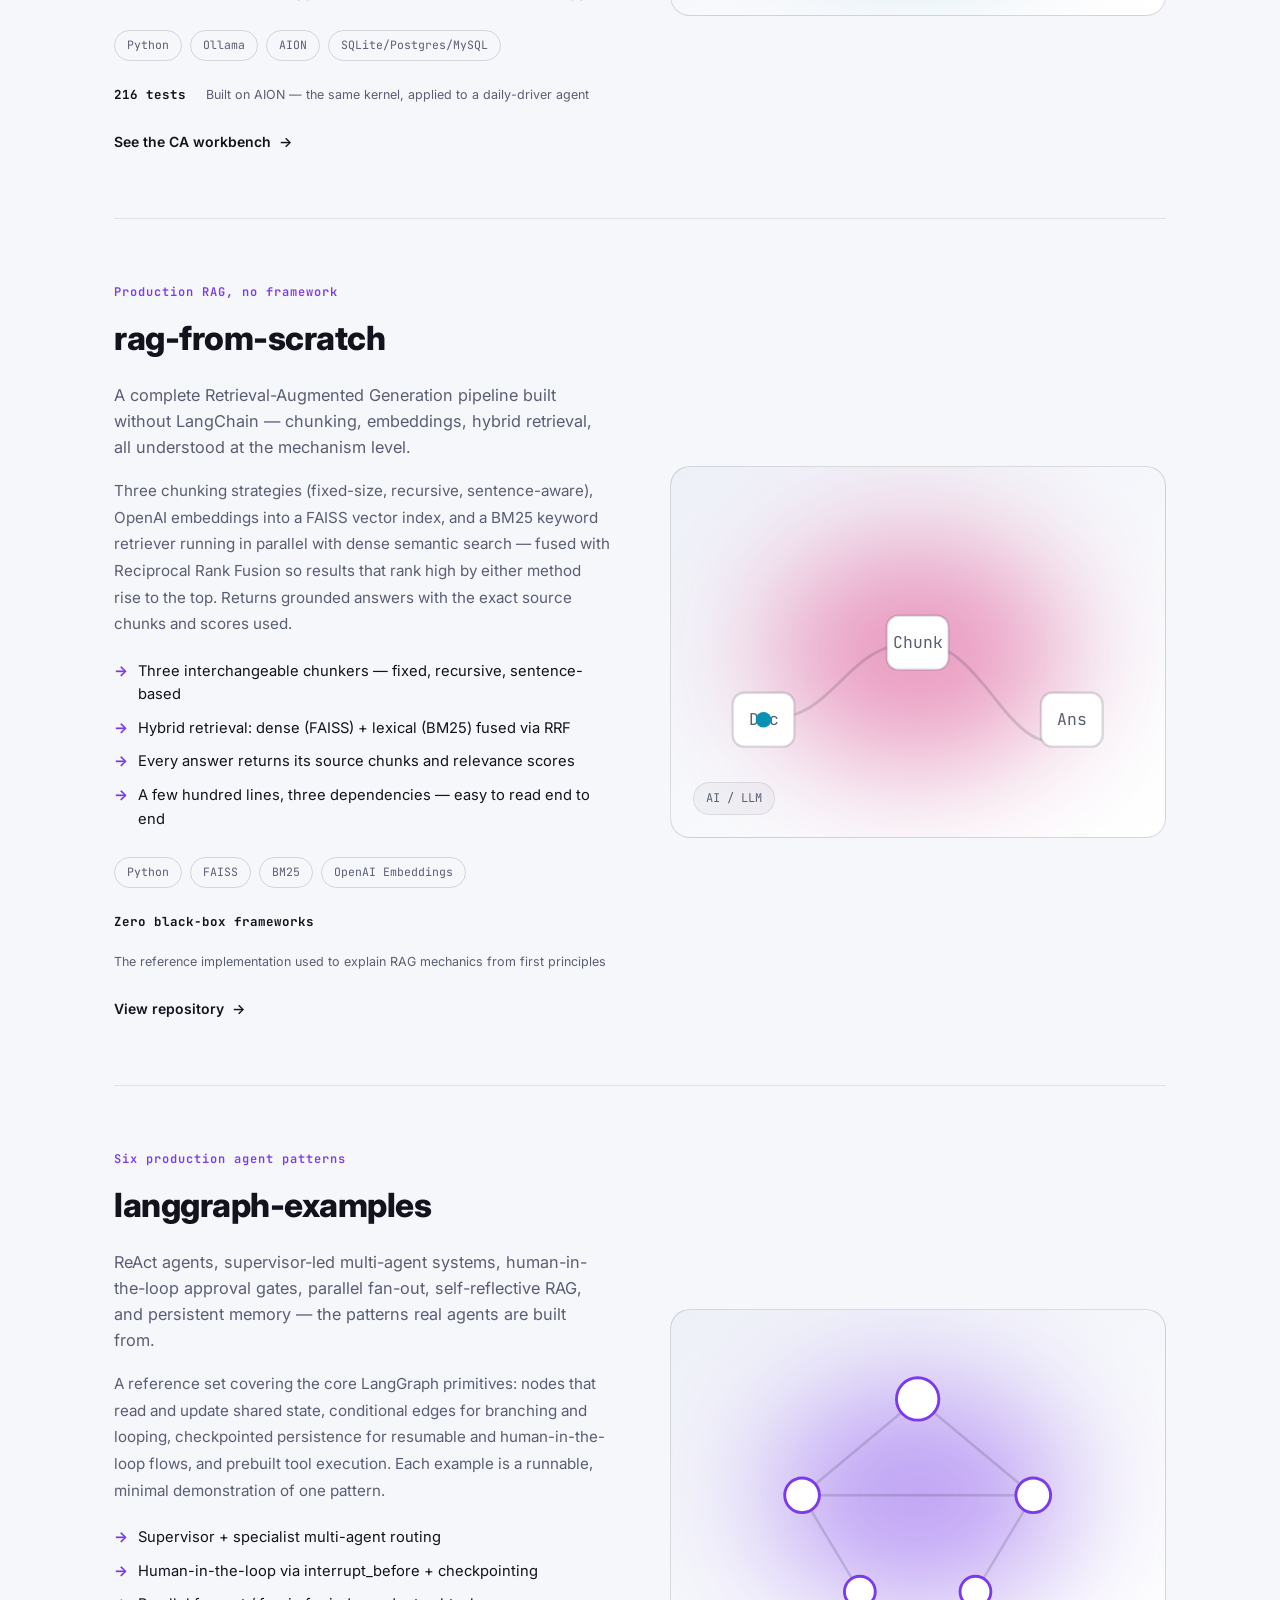
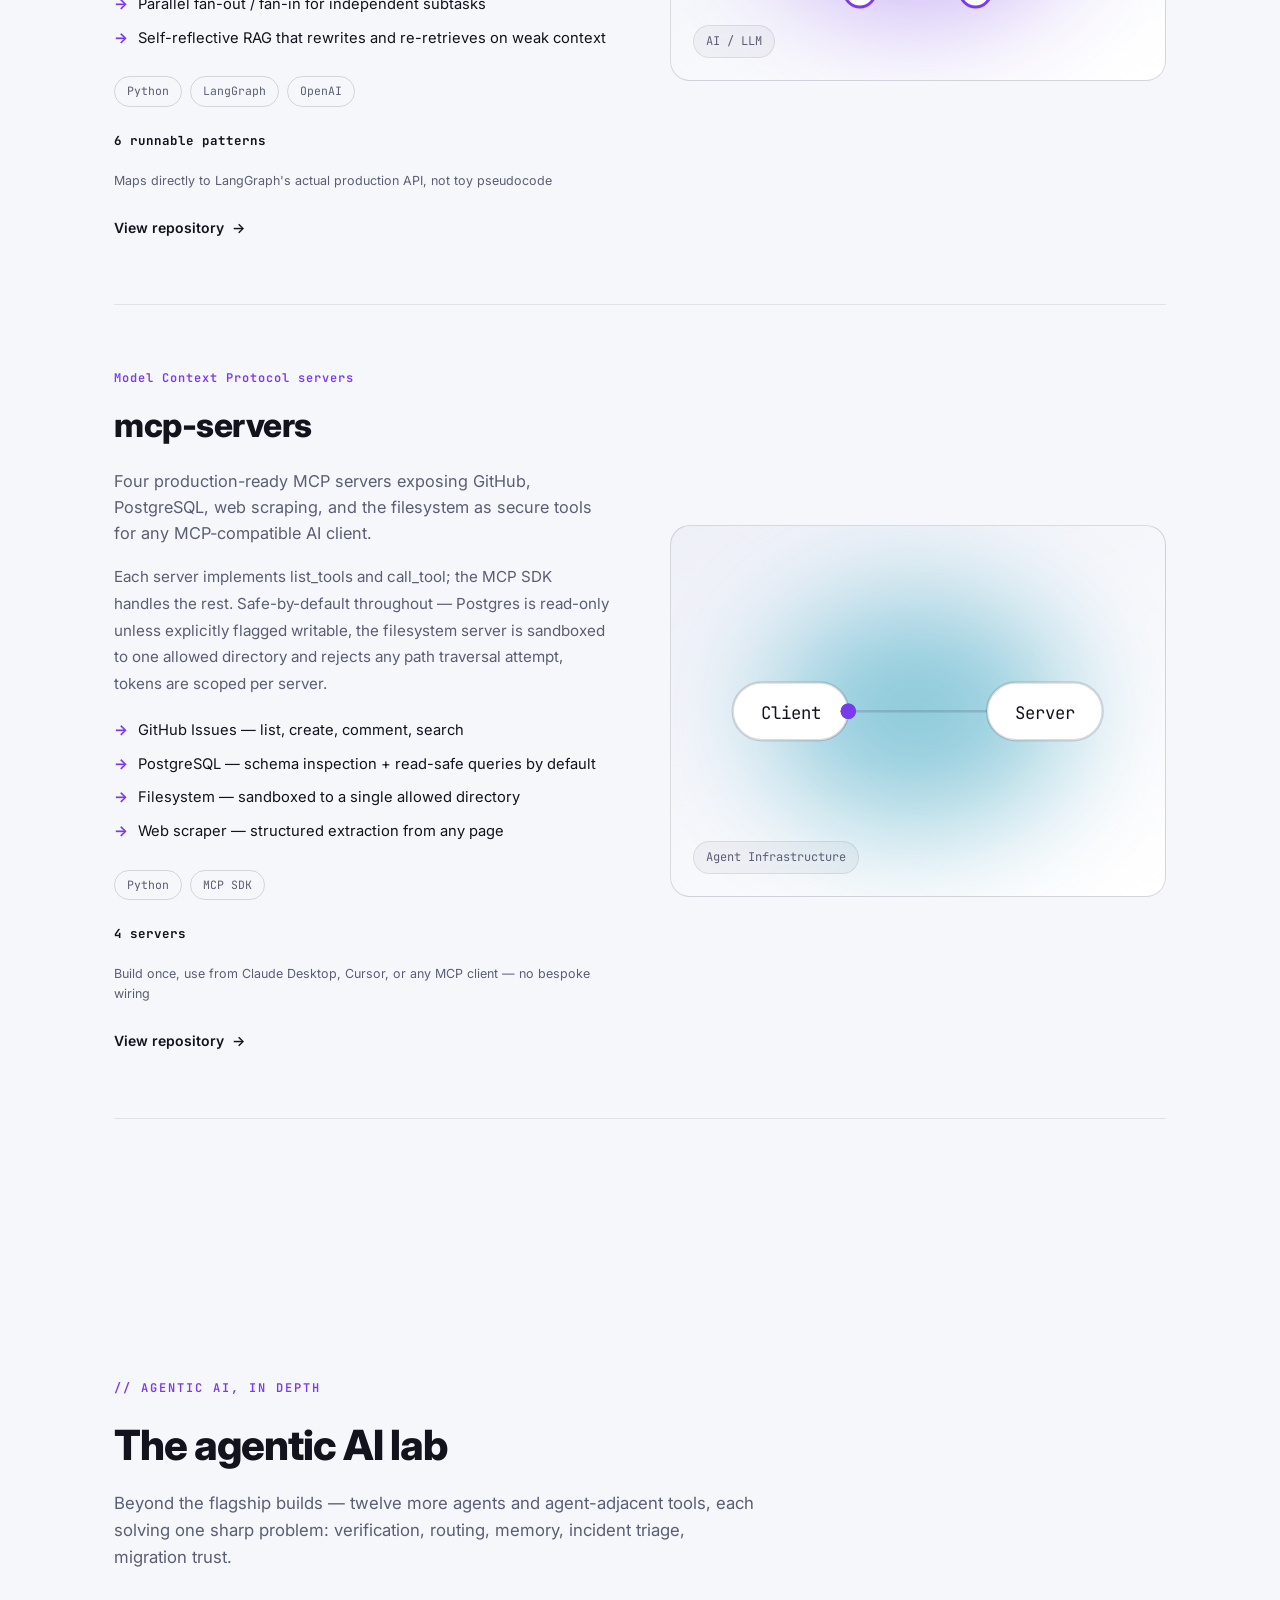
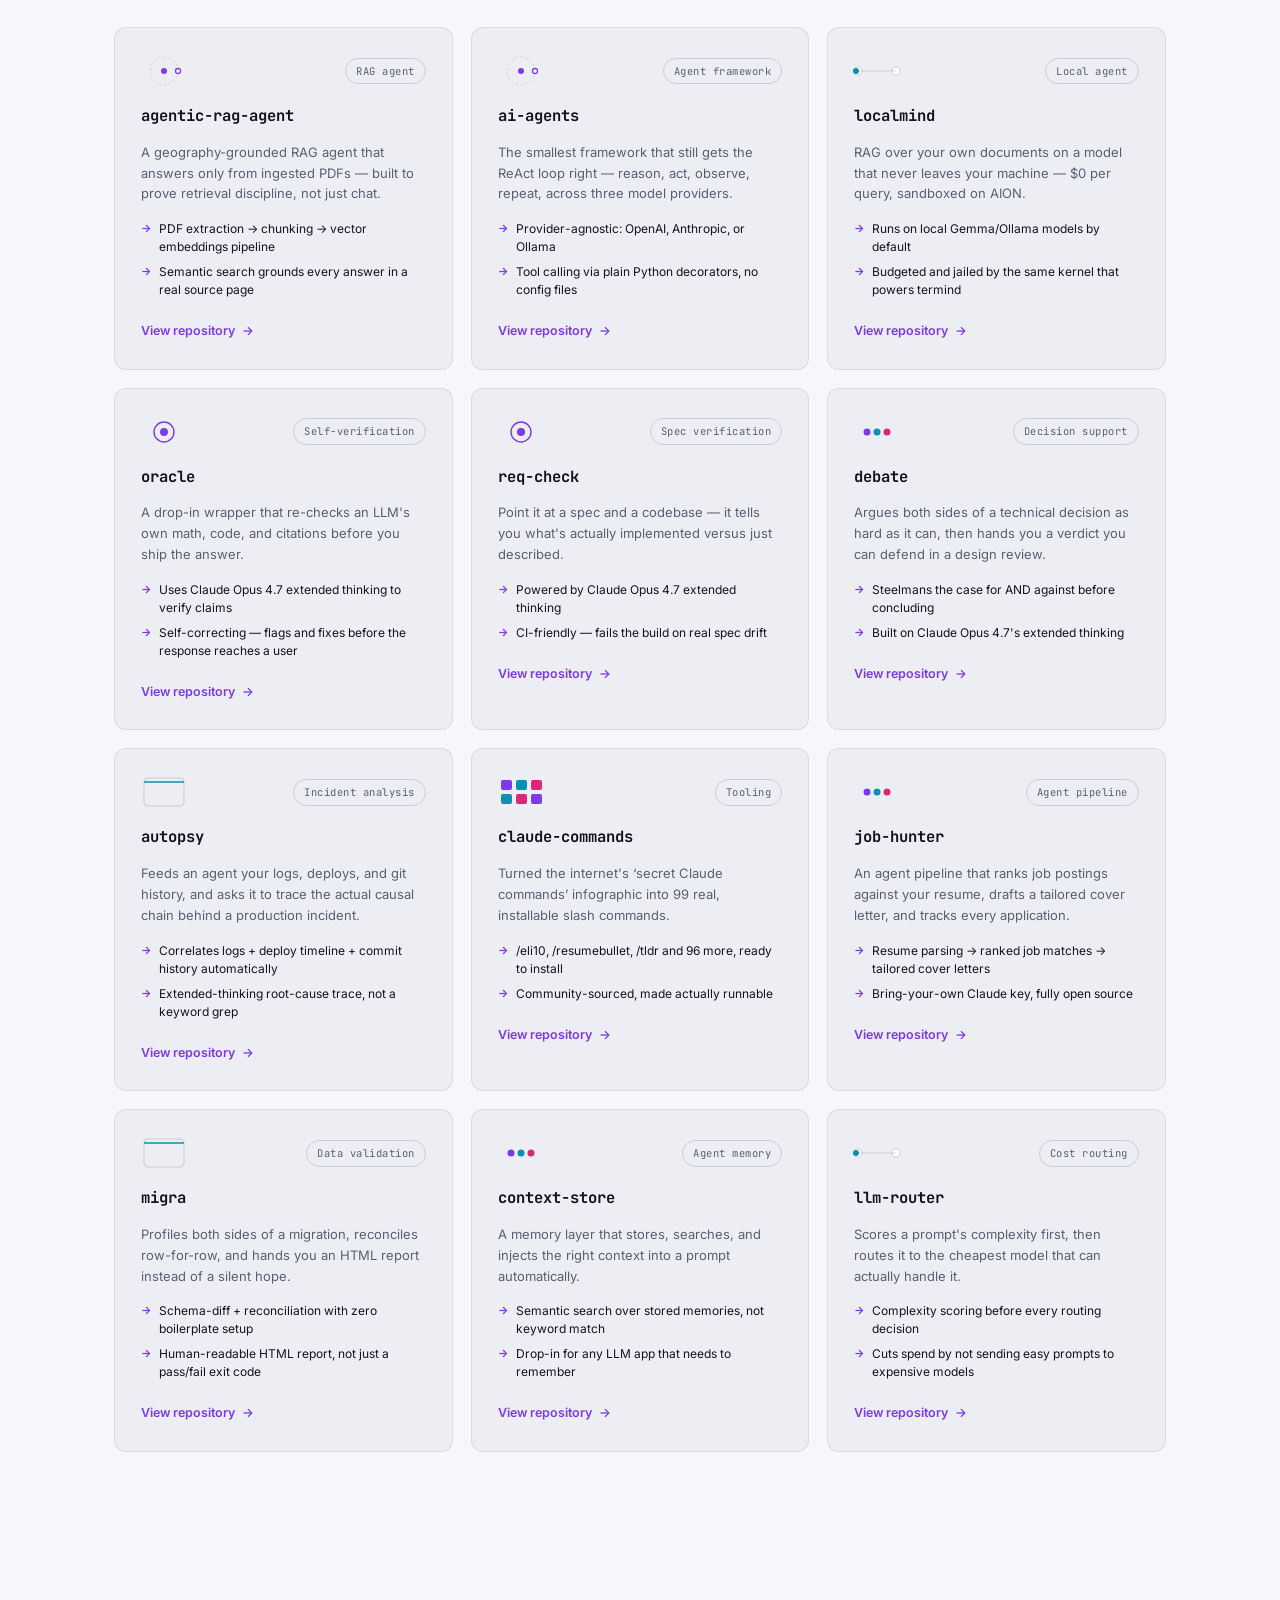
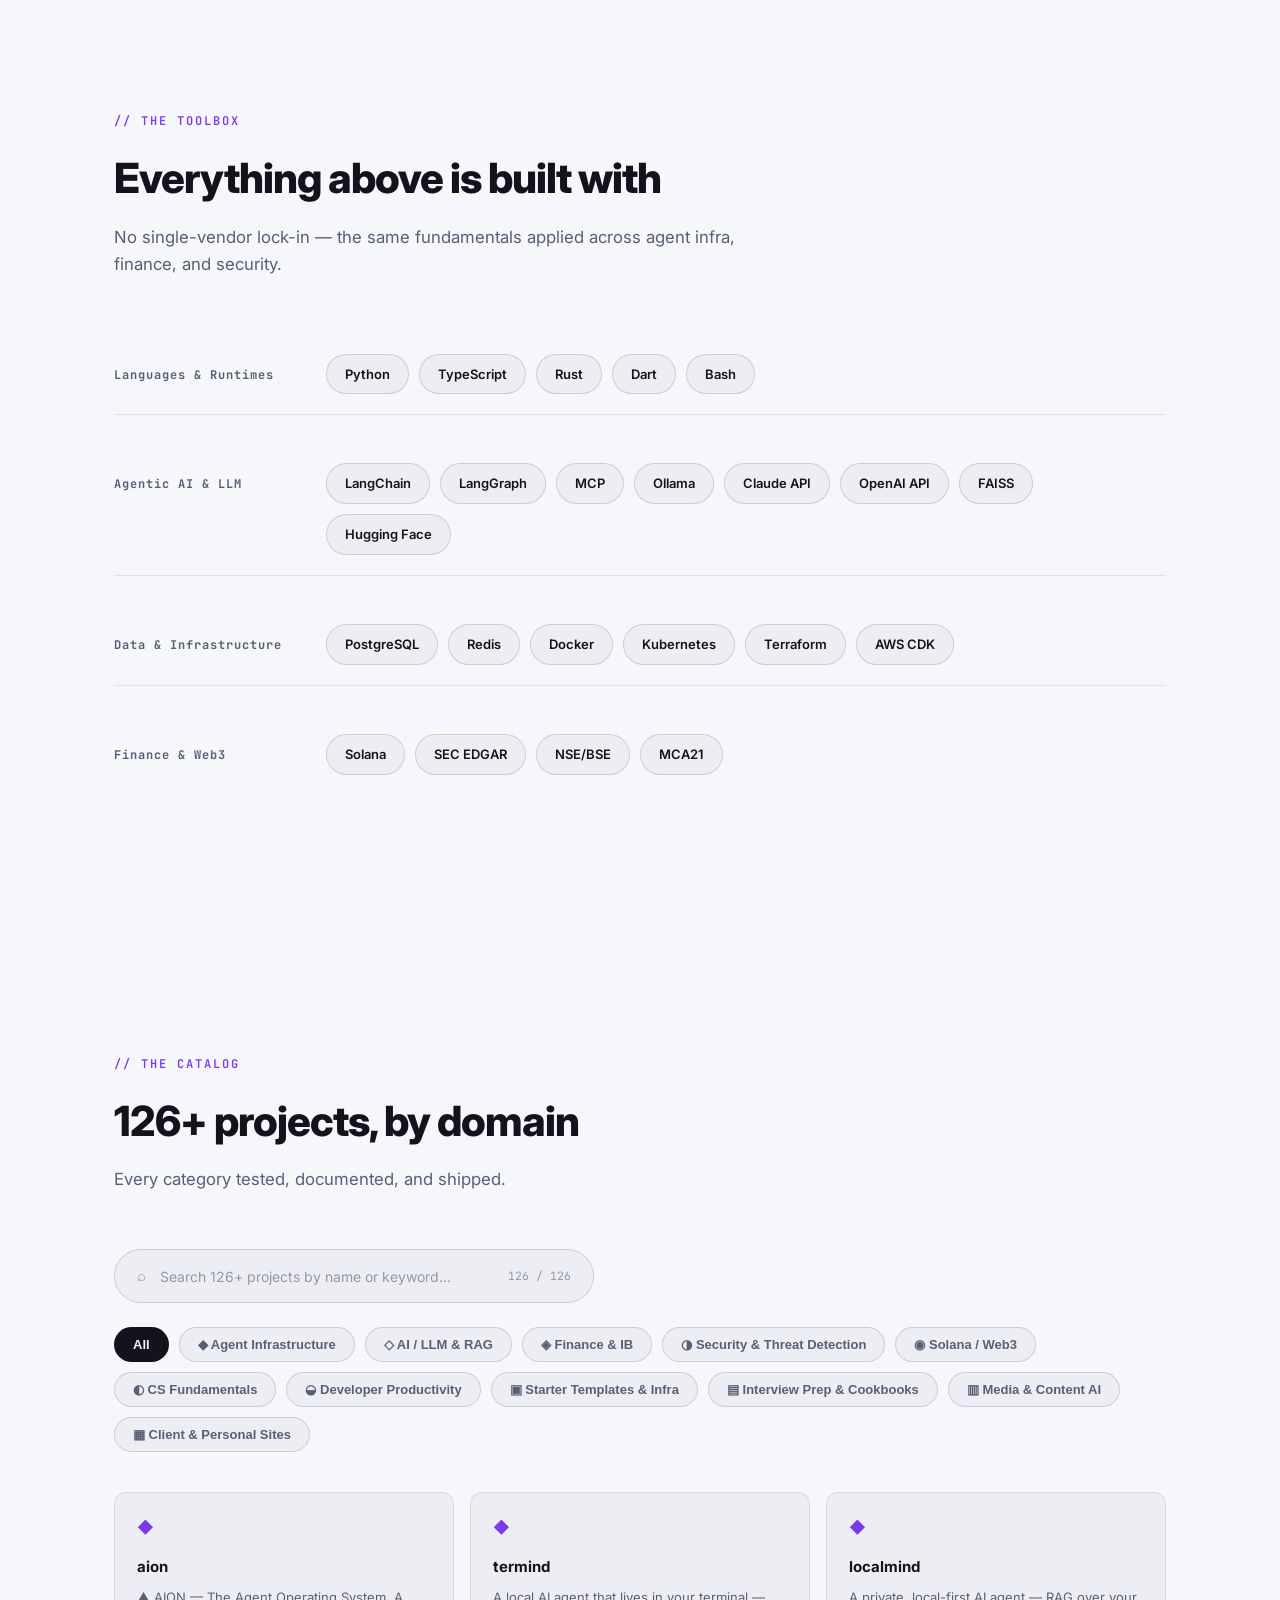
==== commit 01f1bcfc: "feat: add ThermGuard section to the portfolio site New dedicated section between AION and Achievemen" ====
--- a/index.html
+++ b/index.html
@@ -255,6 +255,35 @@
       </div>
     </section>
 
+    <!-- ================= THERMGUARD ================= -->
+    <section id="thermguard" class="section">
+      <div class="section-head reveal">
+        <span class="eyebrow">// BUILT AFTER A NEAR-MISS</span>
+        <h2>The Mac Studio started overheating. So I built a watchdog for it.</h2>
+        <p>An hour into testing local vision models, no warning, no indicator — just a machine quietly cooking itself. ThermGuard is the tool that shouldn't have needed building, built the same day it happened.</p>
+      </div>
+      <div class="feature-card reveal">
+        <div class="opulix-copy">
+          <span class="live-badge local"><span class="dot"></span>PRIVATE BUILD</span>
+          <h3 class="feature-name">ThermGuard</h3>
+          <p class="feature-tag">A menu bar + terminal watchdog for macOS overheating, for anyone running local models on Apple Silicon</p>
+          <p class="feature-desc">Apple doesn't expose raw CPU/GPU temperature on Apple Silicon through any public API. ThermGuard reads the signal macOS itself uses to decide when to throttle — <code>NSProcessInfo.thermalState</code> — cross-checked against live CPU, memory, and per-process GPU/ANE load, so the exact process cooking the machine is never a mystery again.</p>
+          <ul class="flag-features">
+            <li>Live menu bar popup + full terminal dashboard — the same real-time data, always visible</li>
+            <li>Per-process GPU attribution, not just an aggregate number — a Metal/ANE-bound model can cook a Mac while barely touching CPU%</li>
+            <li>A looping alarm and native notification the moment thermal state turns serious/critical — one notification is too easy to miss</li>
+            <li>One-key Terminate, Force-Kill, Suspend, Resume, or Deprioritize on the offending process — guarded so system-critical processes can never be touched</li>
+          </ul>
+          <div class="hero-cta">
+            <a href="#contact" data-nav class="btn btn-primary magnetic">Ask about the build <span class="arrow">→</span></a>
+          </div>
+        </div>
+        <div class="feature-visual">
+          <img src="assets/thermguard-overview.jpg" alt="ThermGuard overview — the overheating problem during local vision-model testing, and the menu bar + terminal watchdog built to catch it" loading="lazy">
+        </div>
+      </div>
+    </section>
+
     <!-- ================= ACHIEVEMENTS ================= -->
     <section id="achievements" class="section">
       <div class="section-head reveal">
